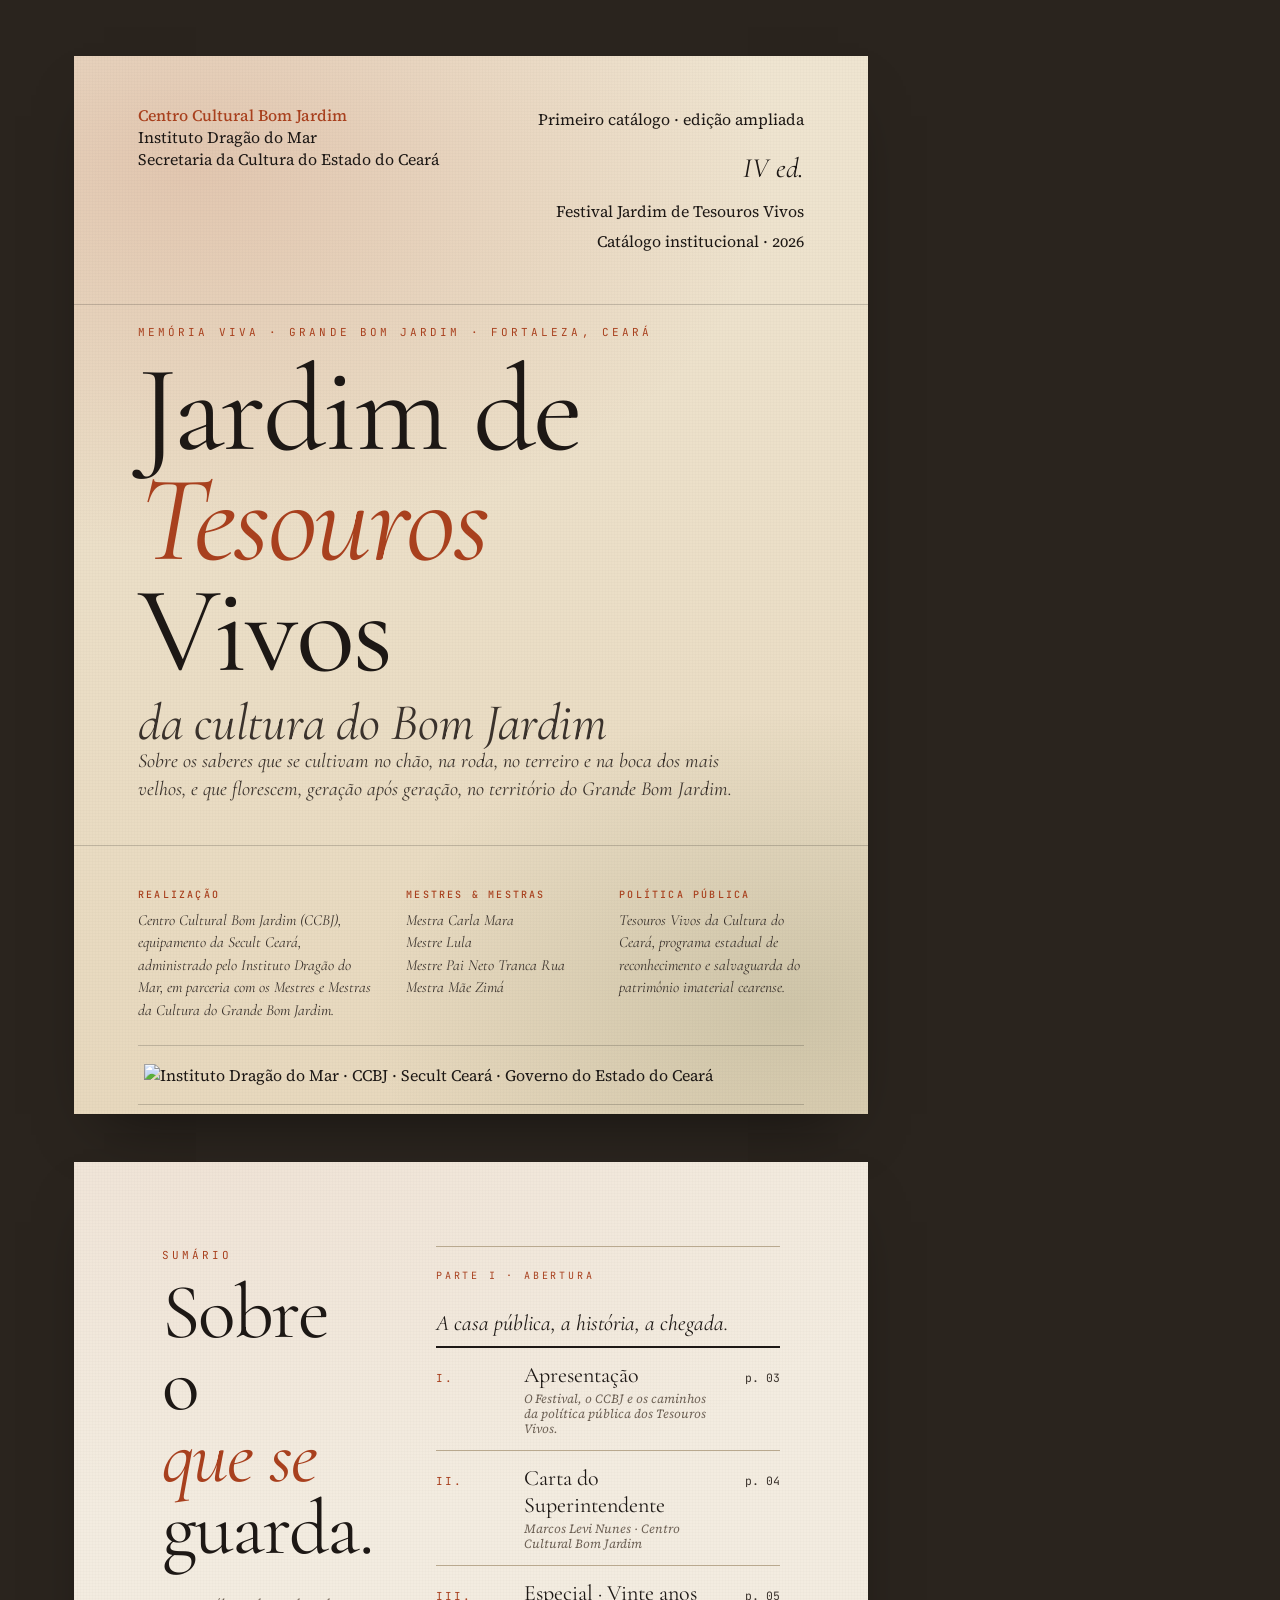
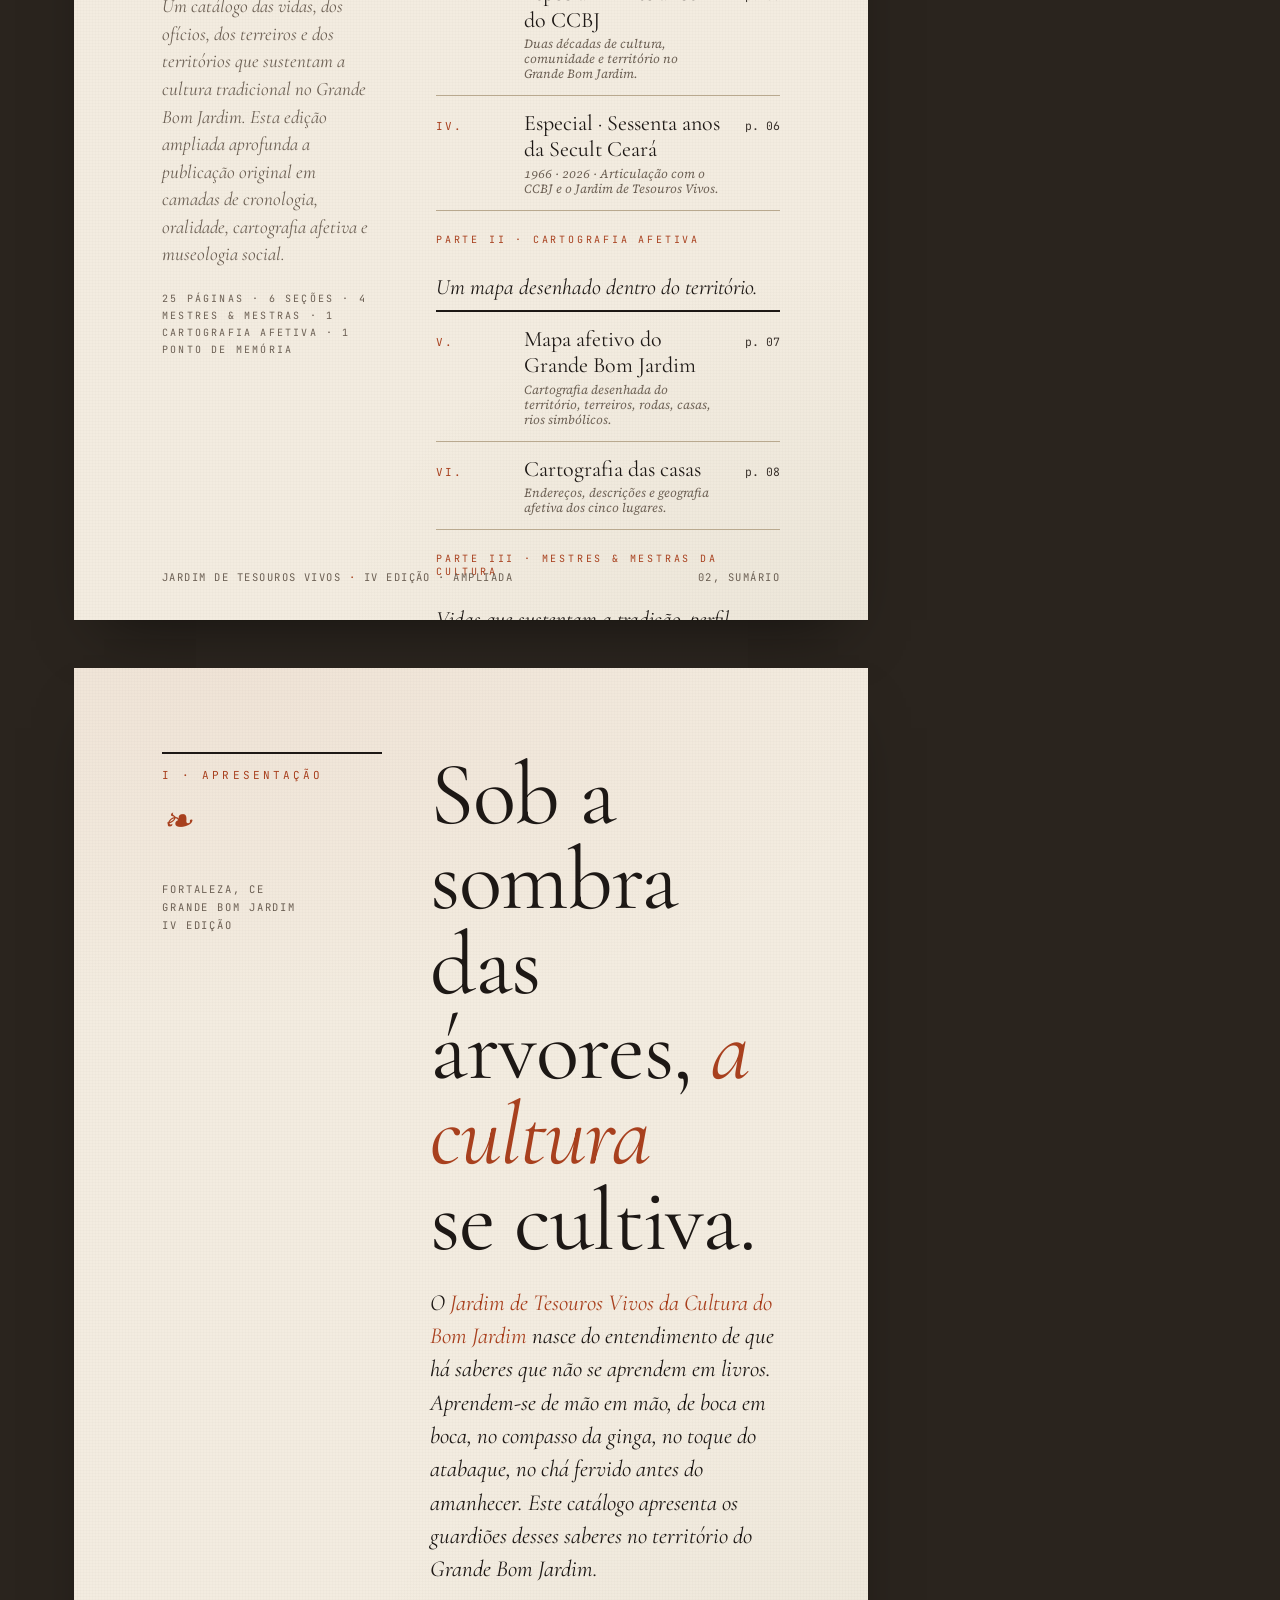
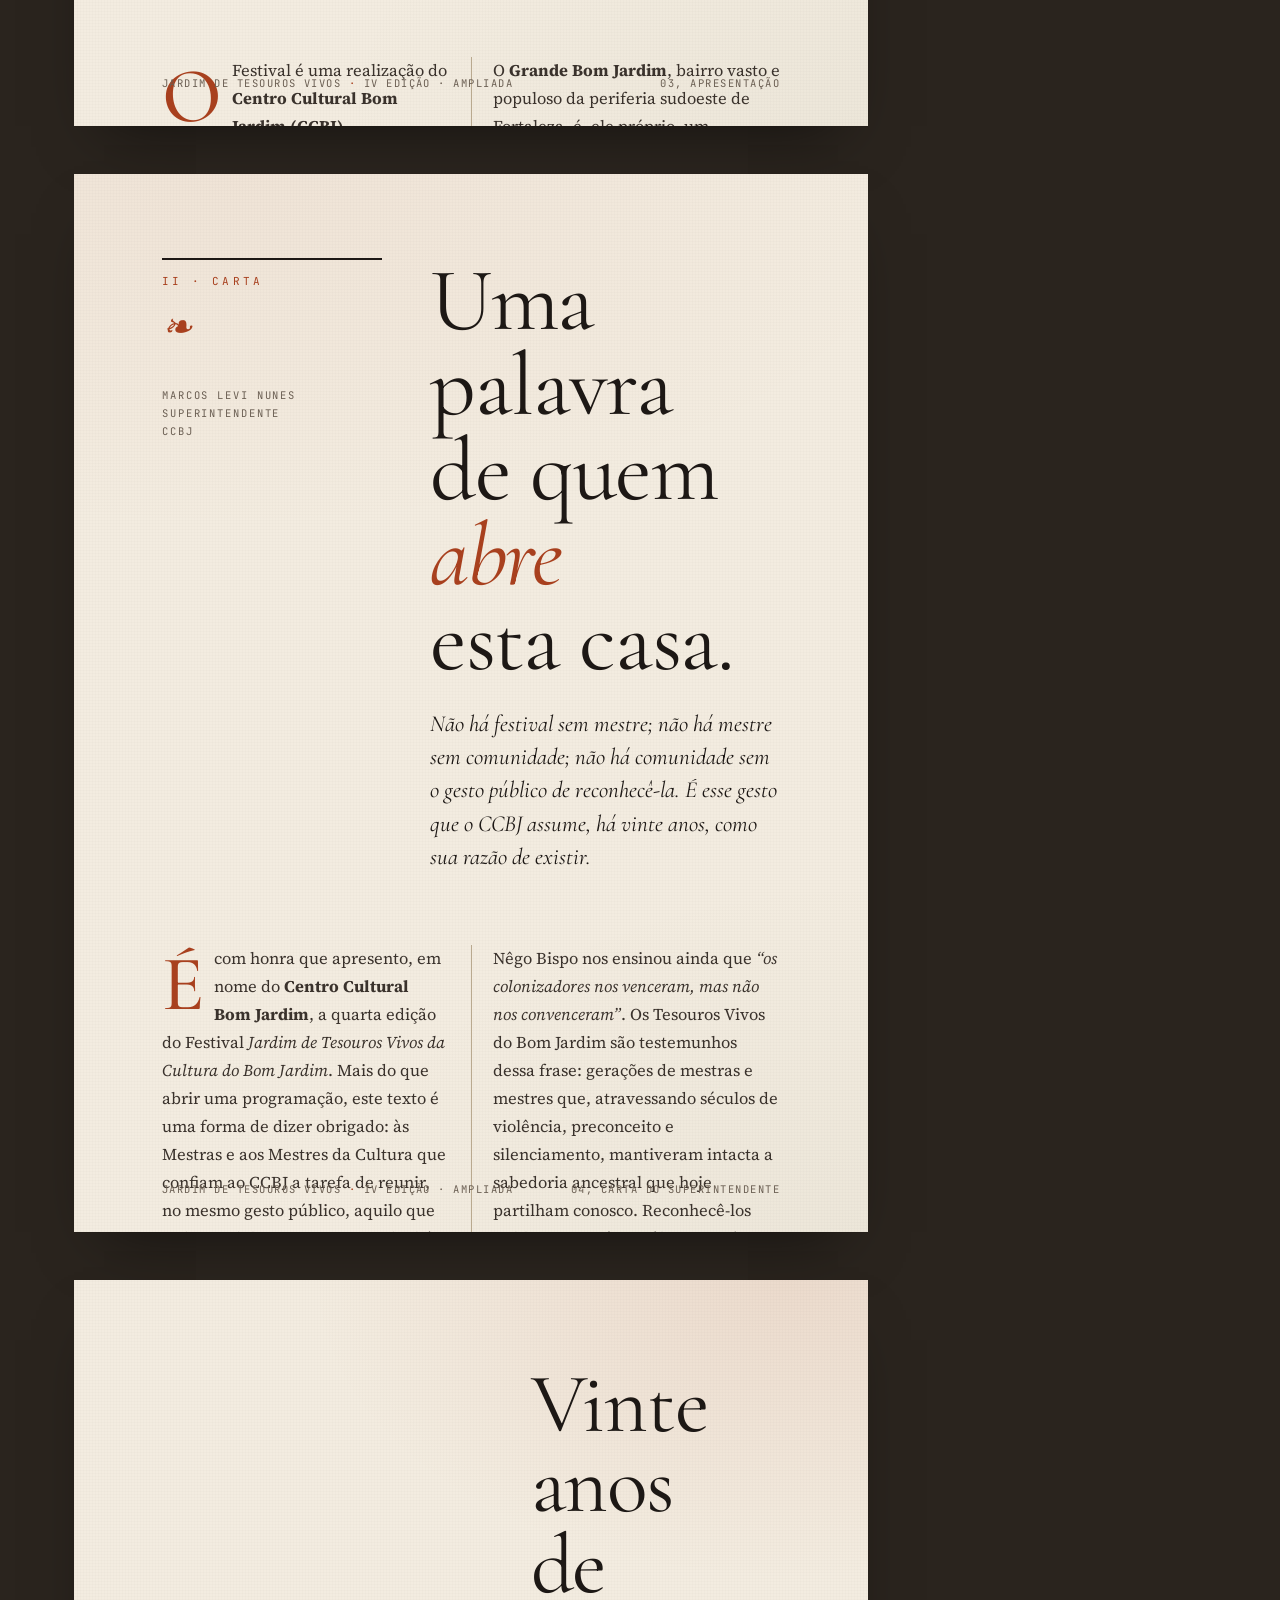
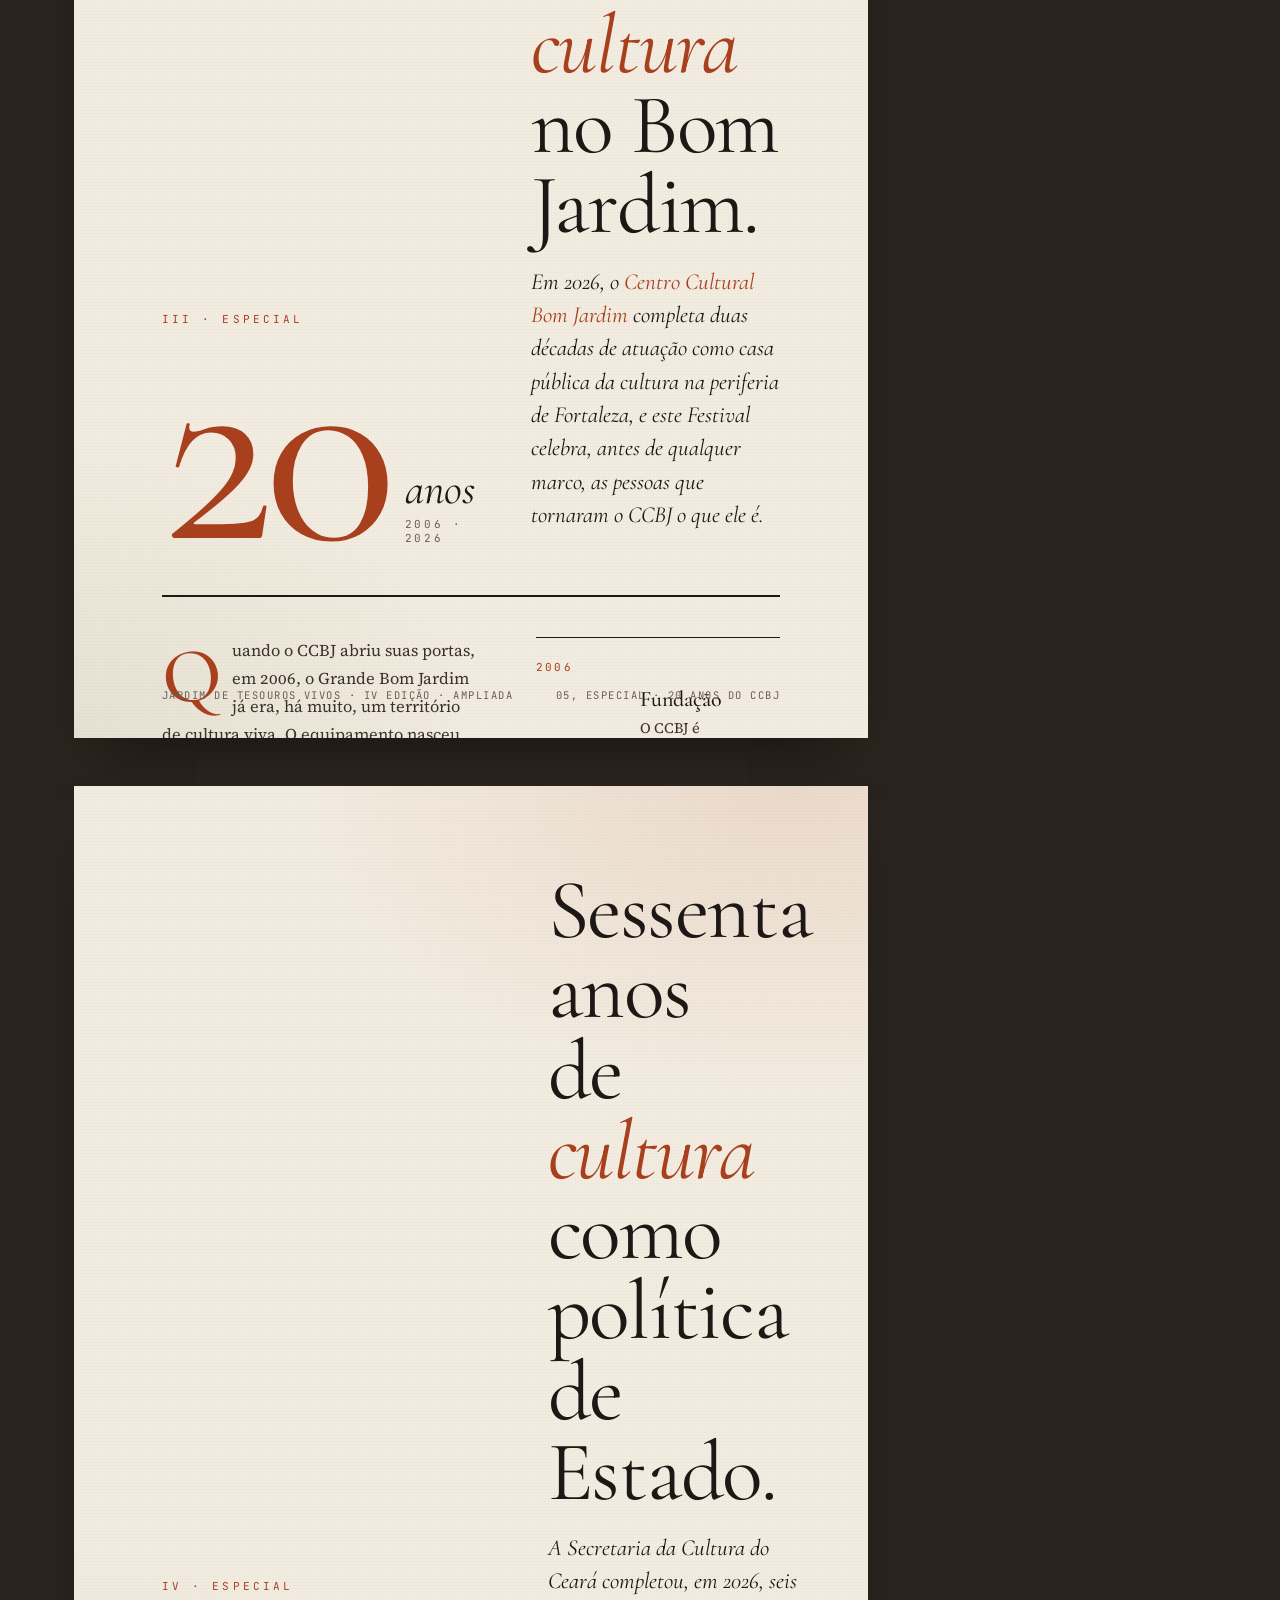
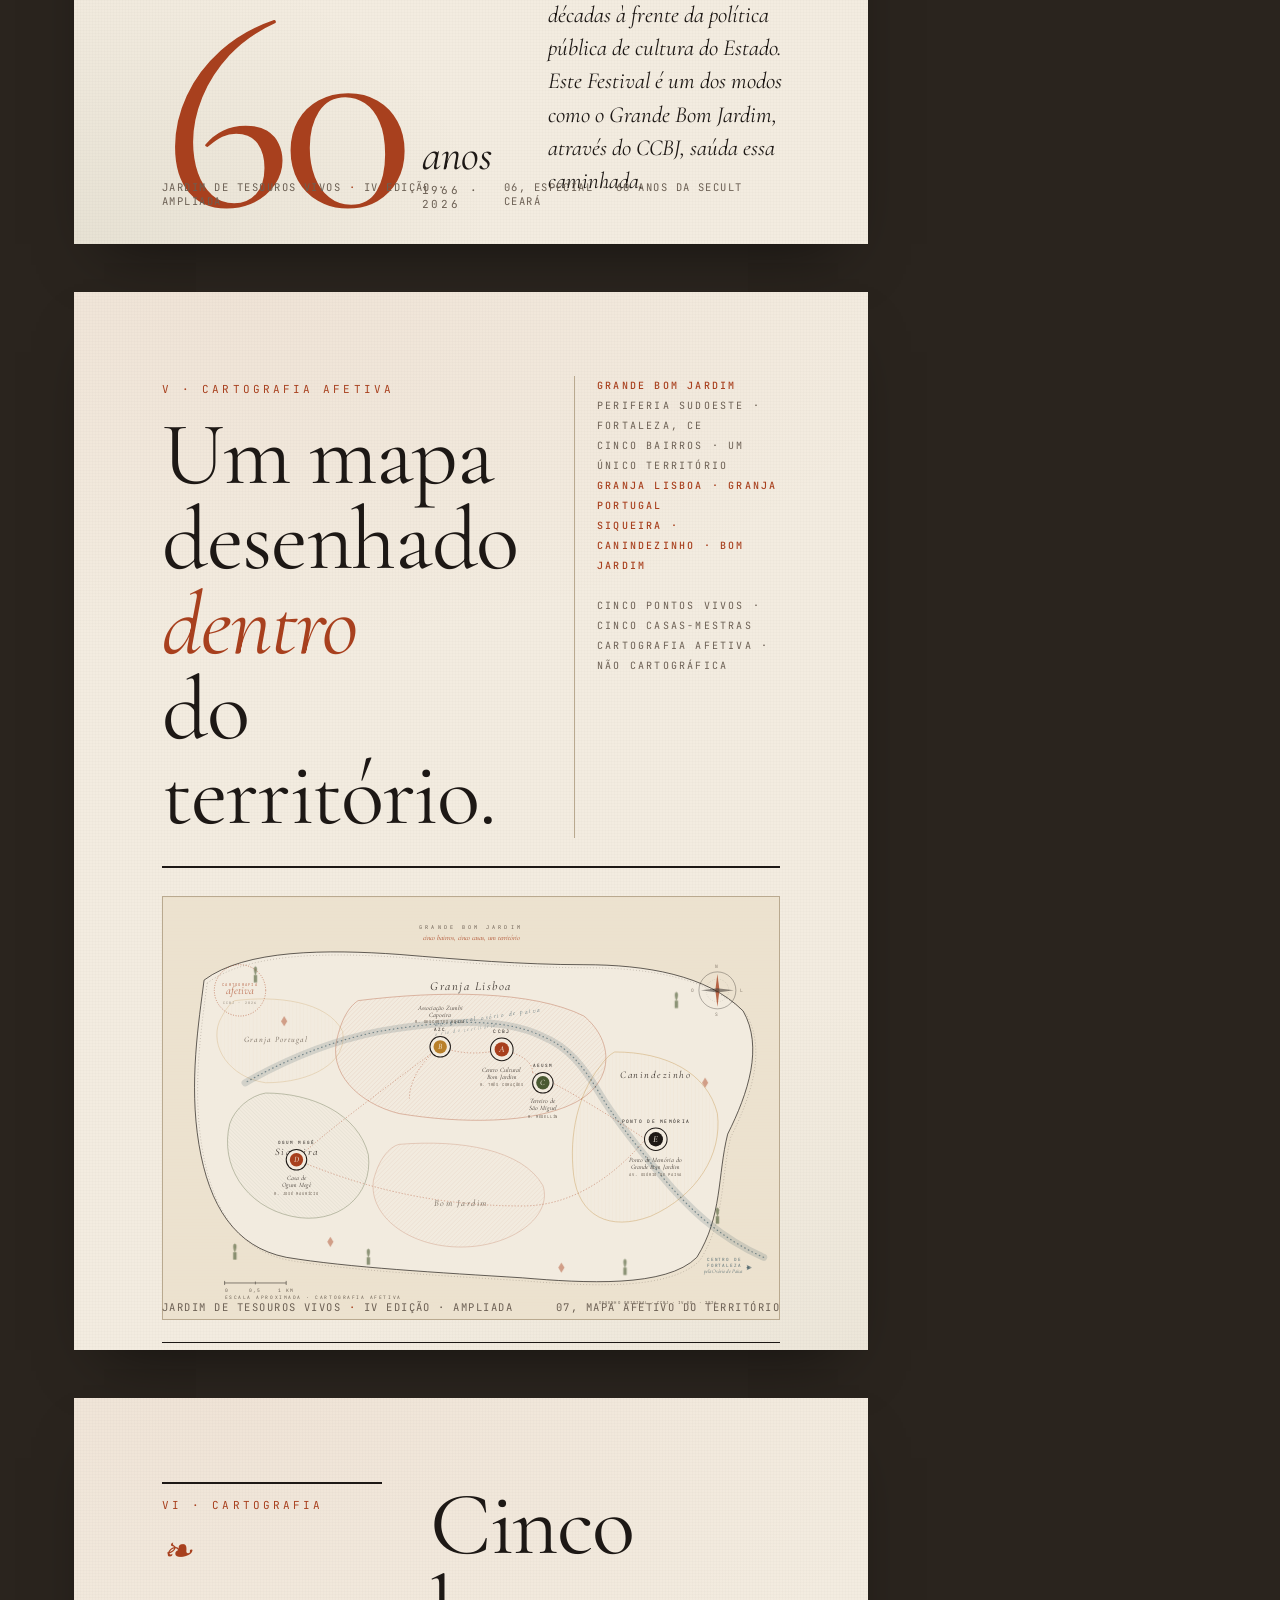
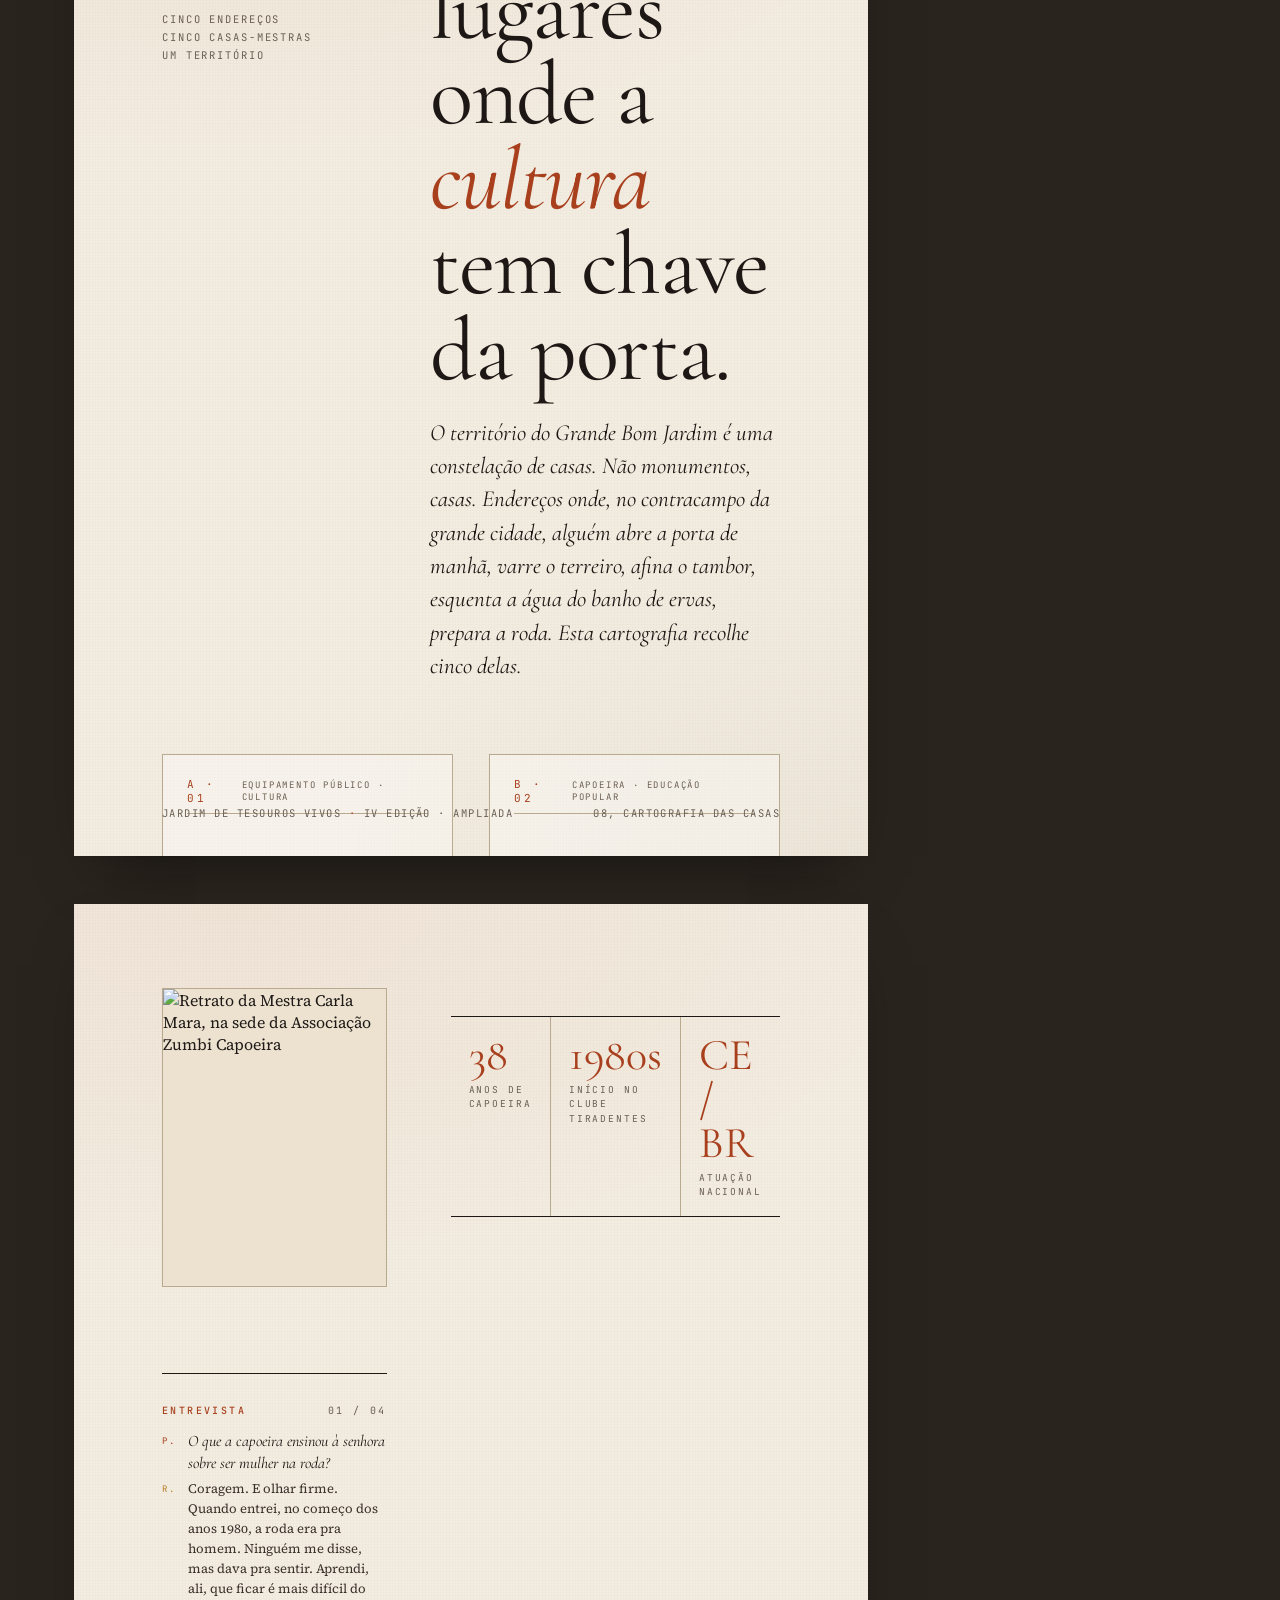
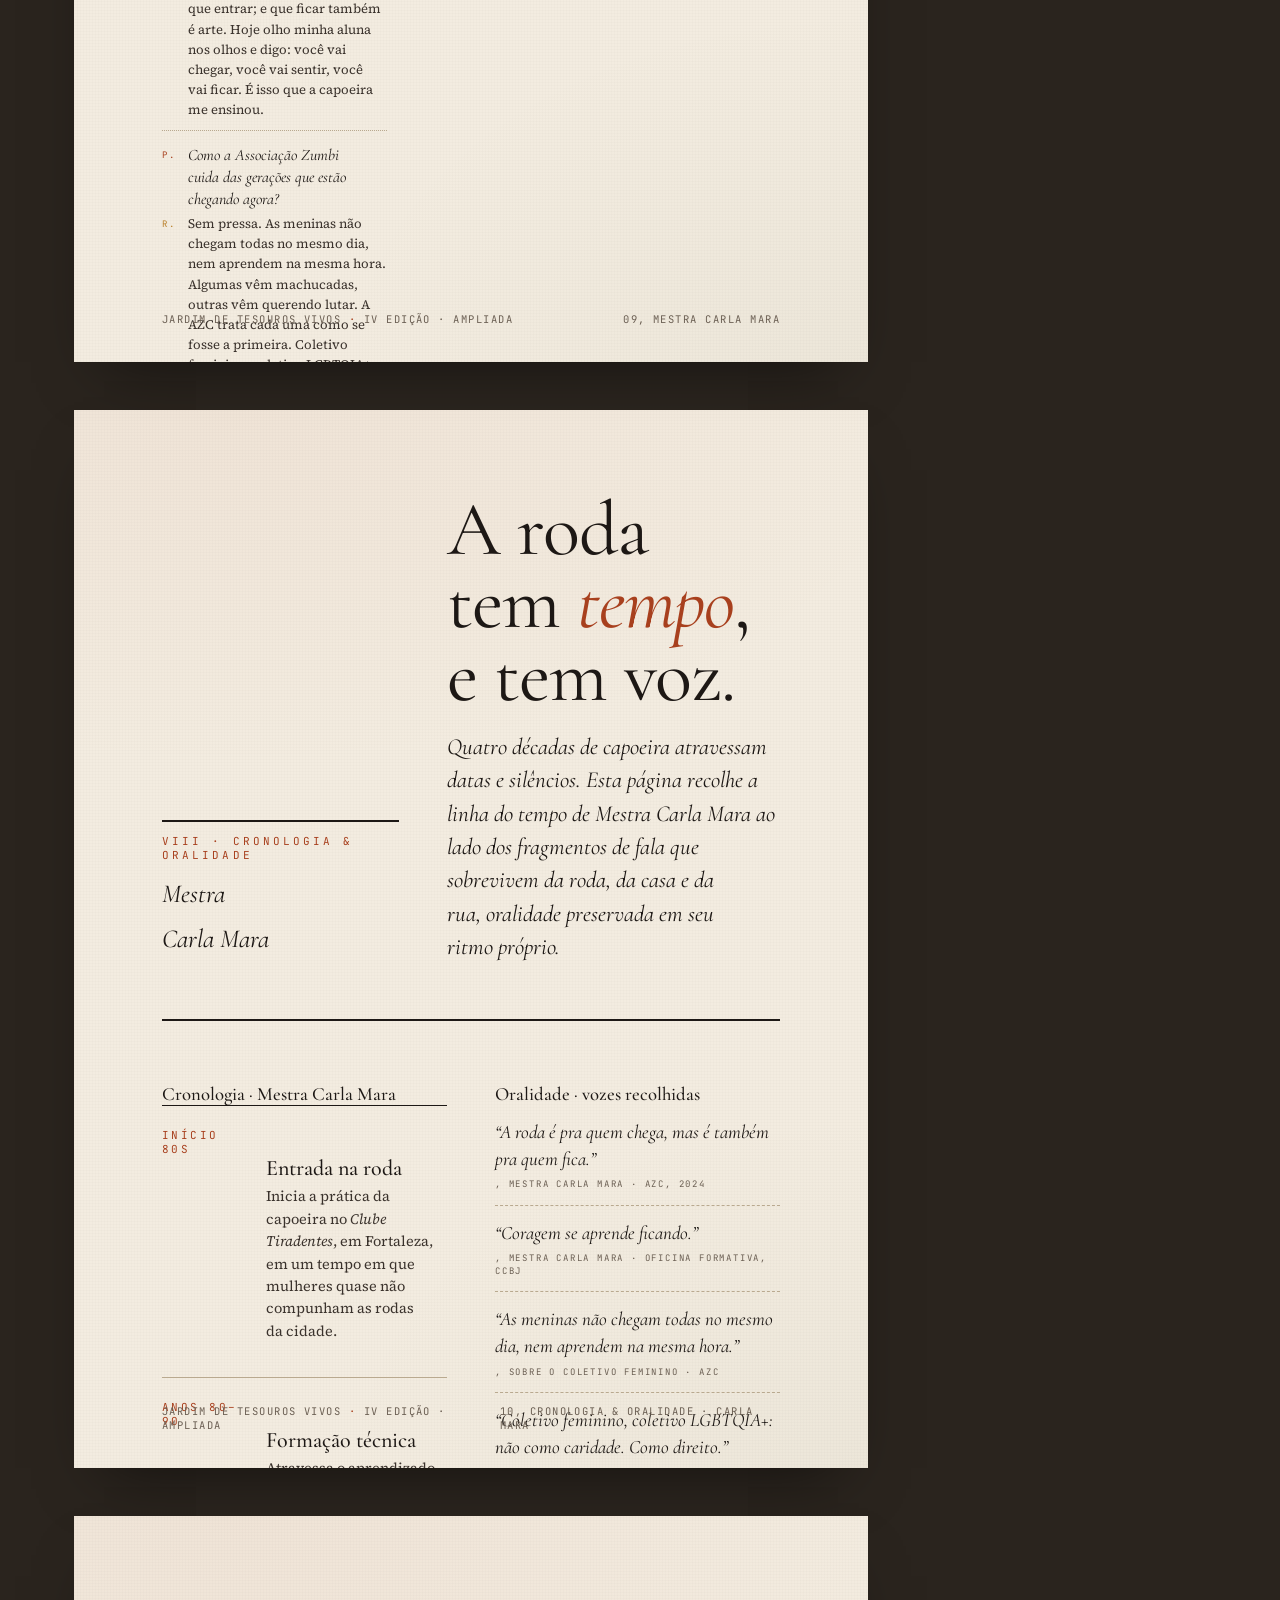
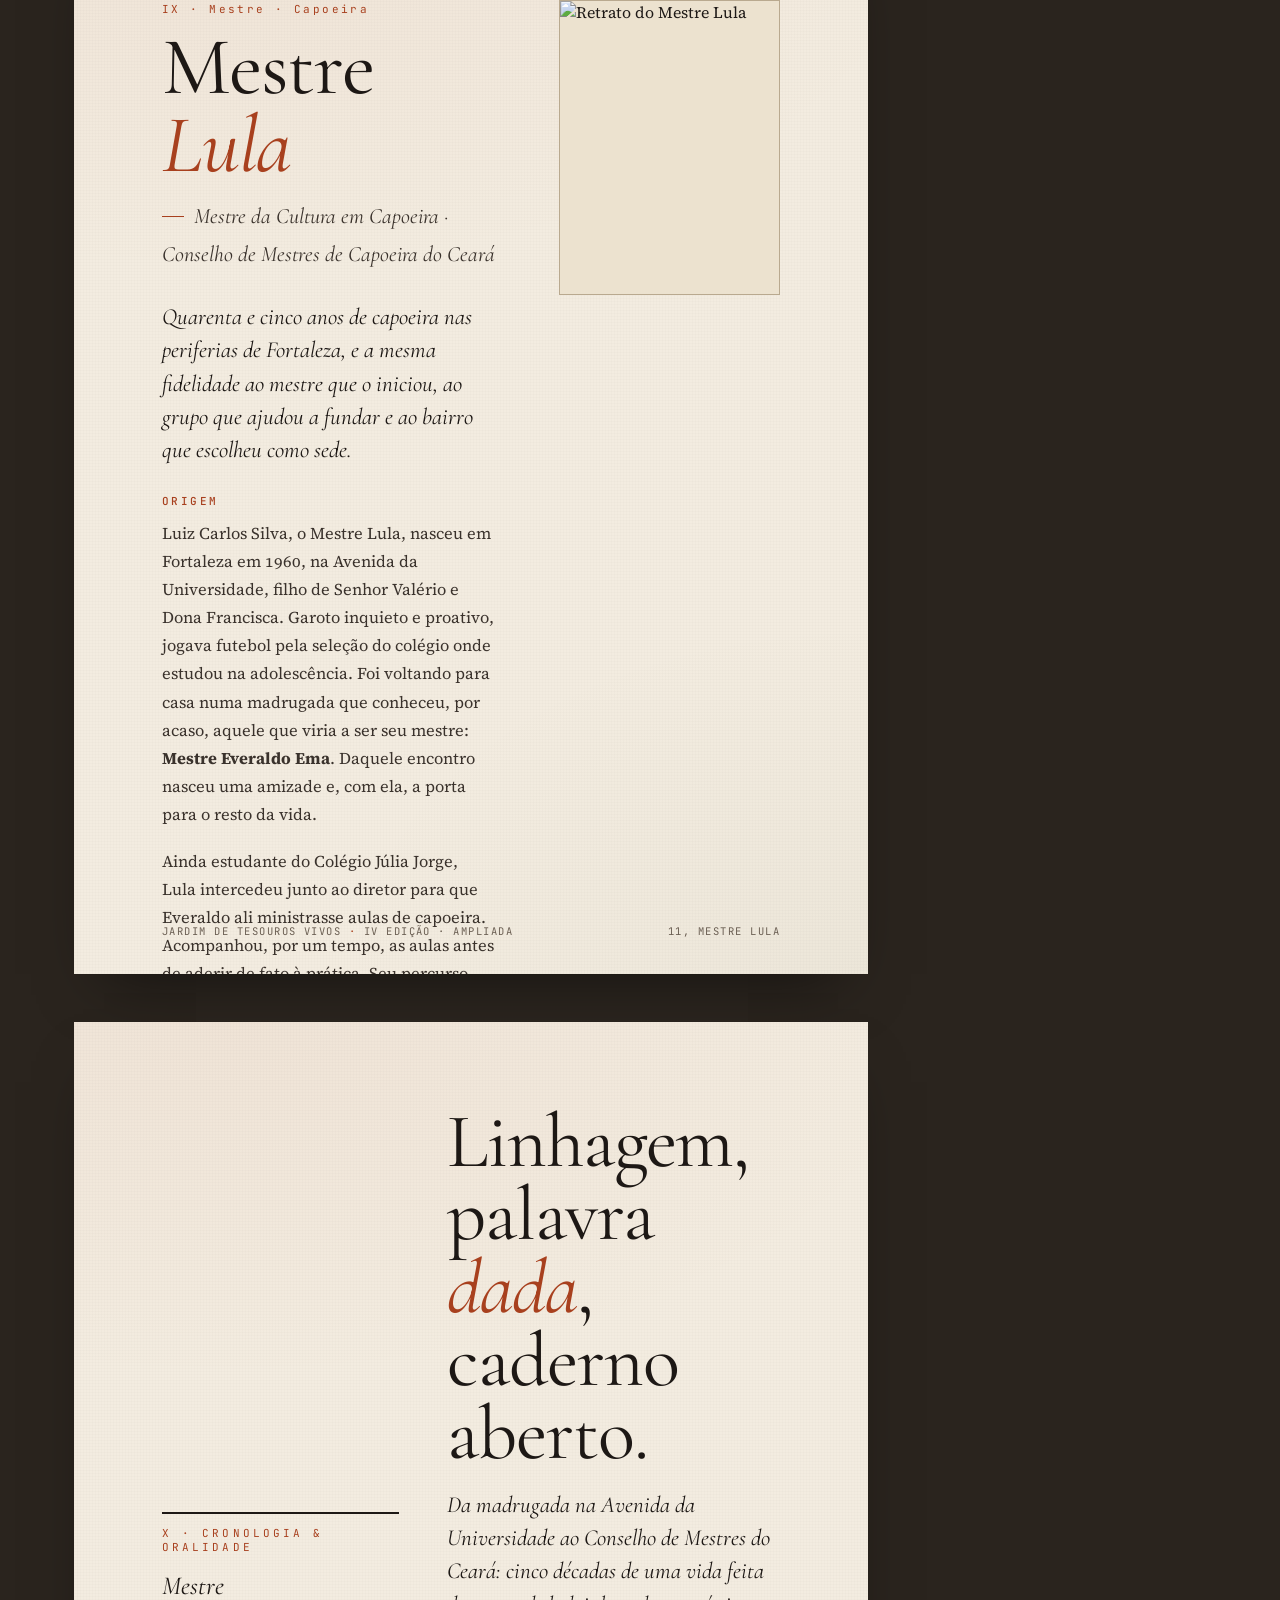
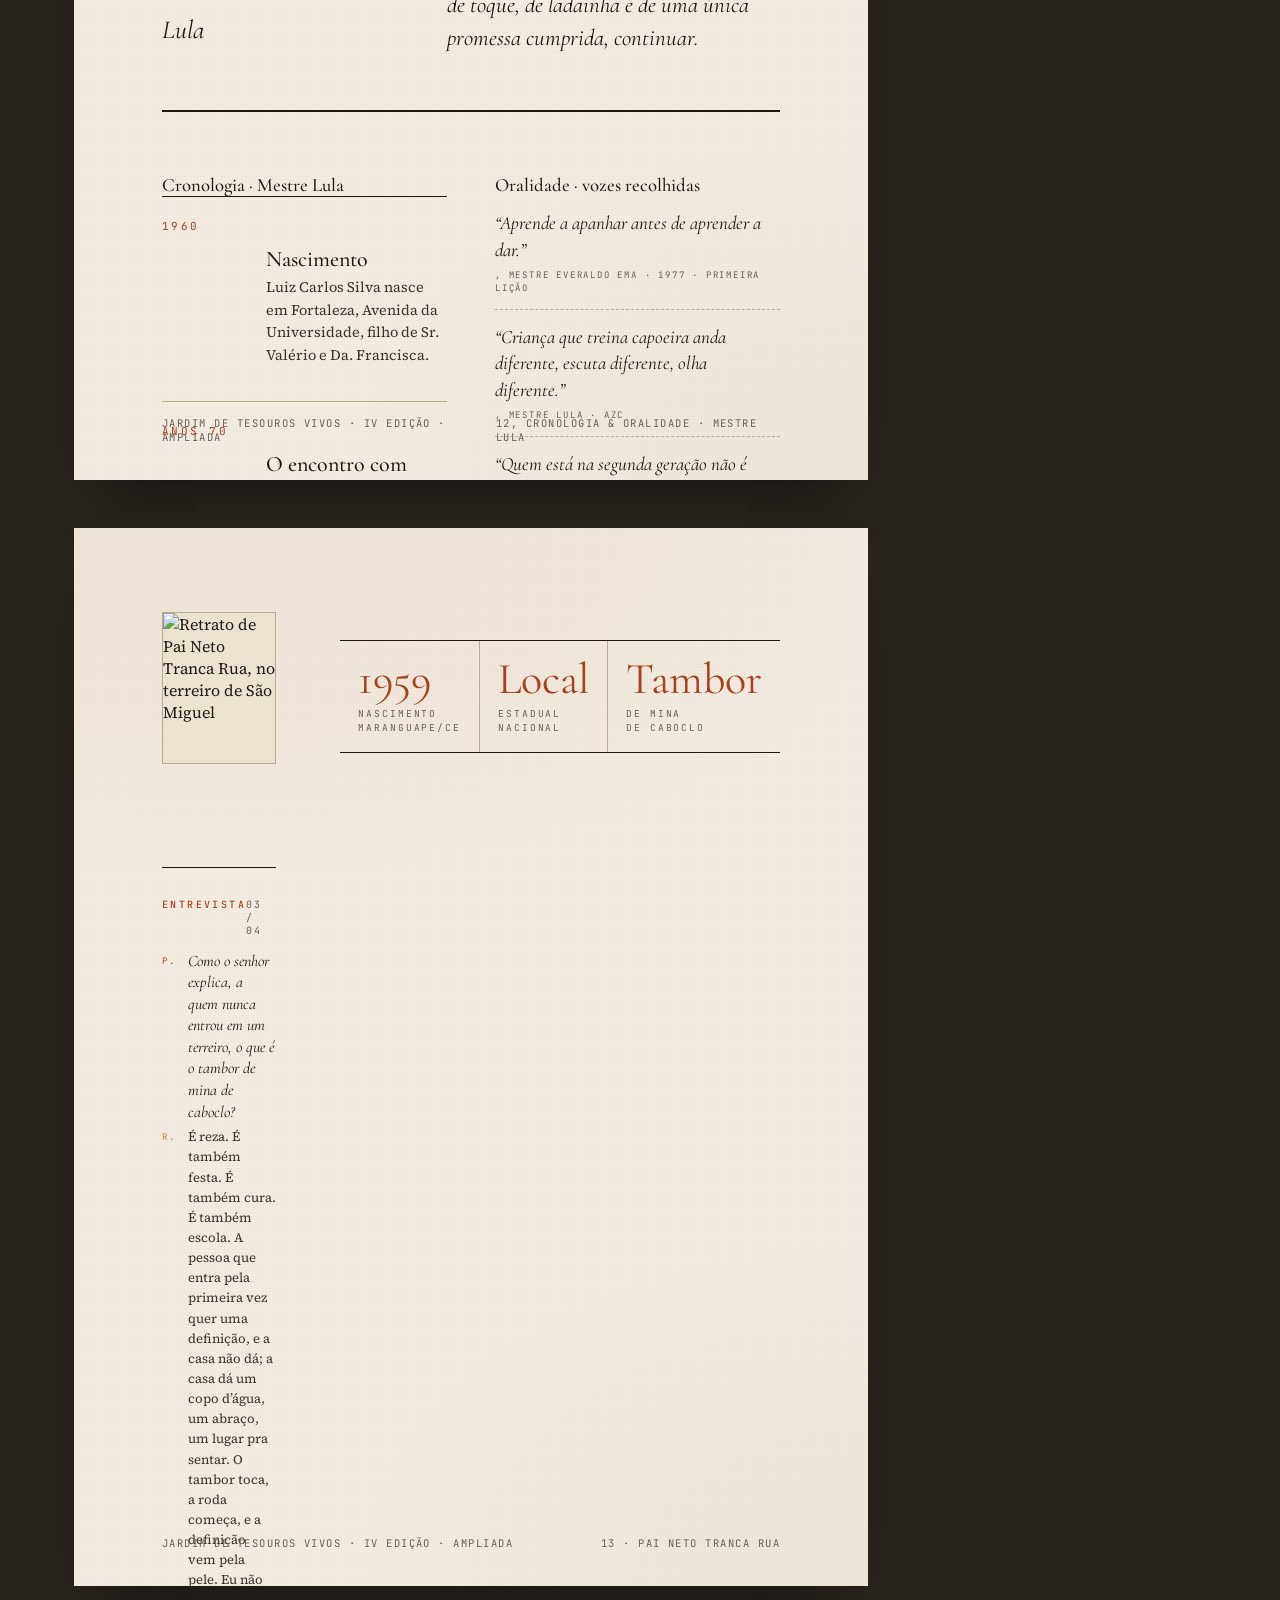
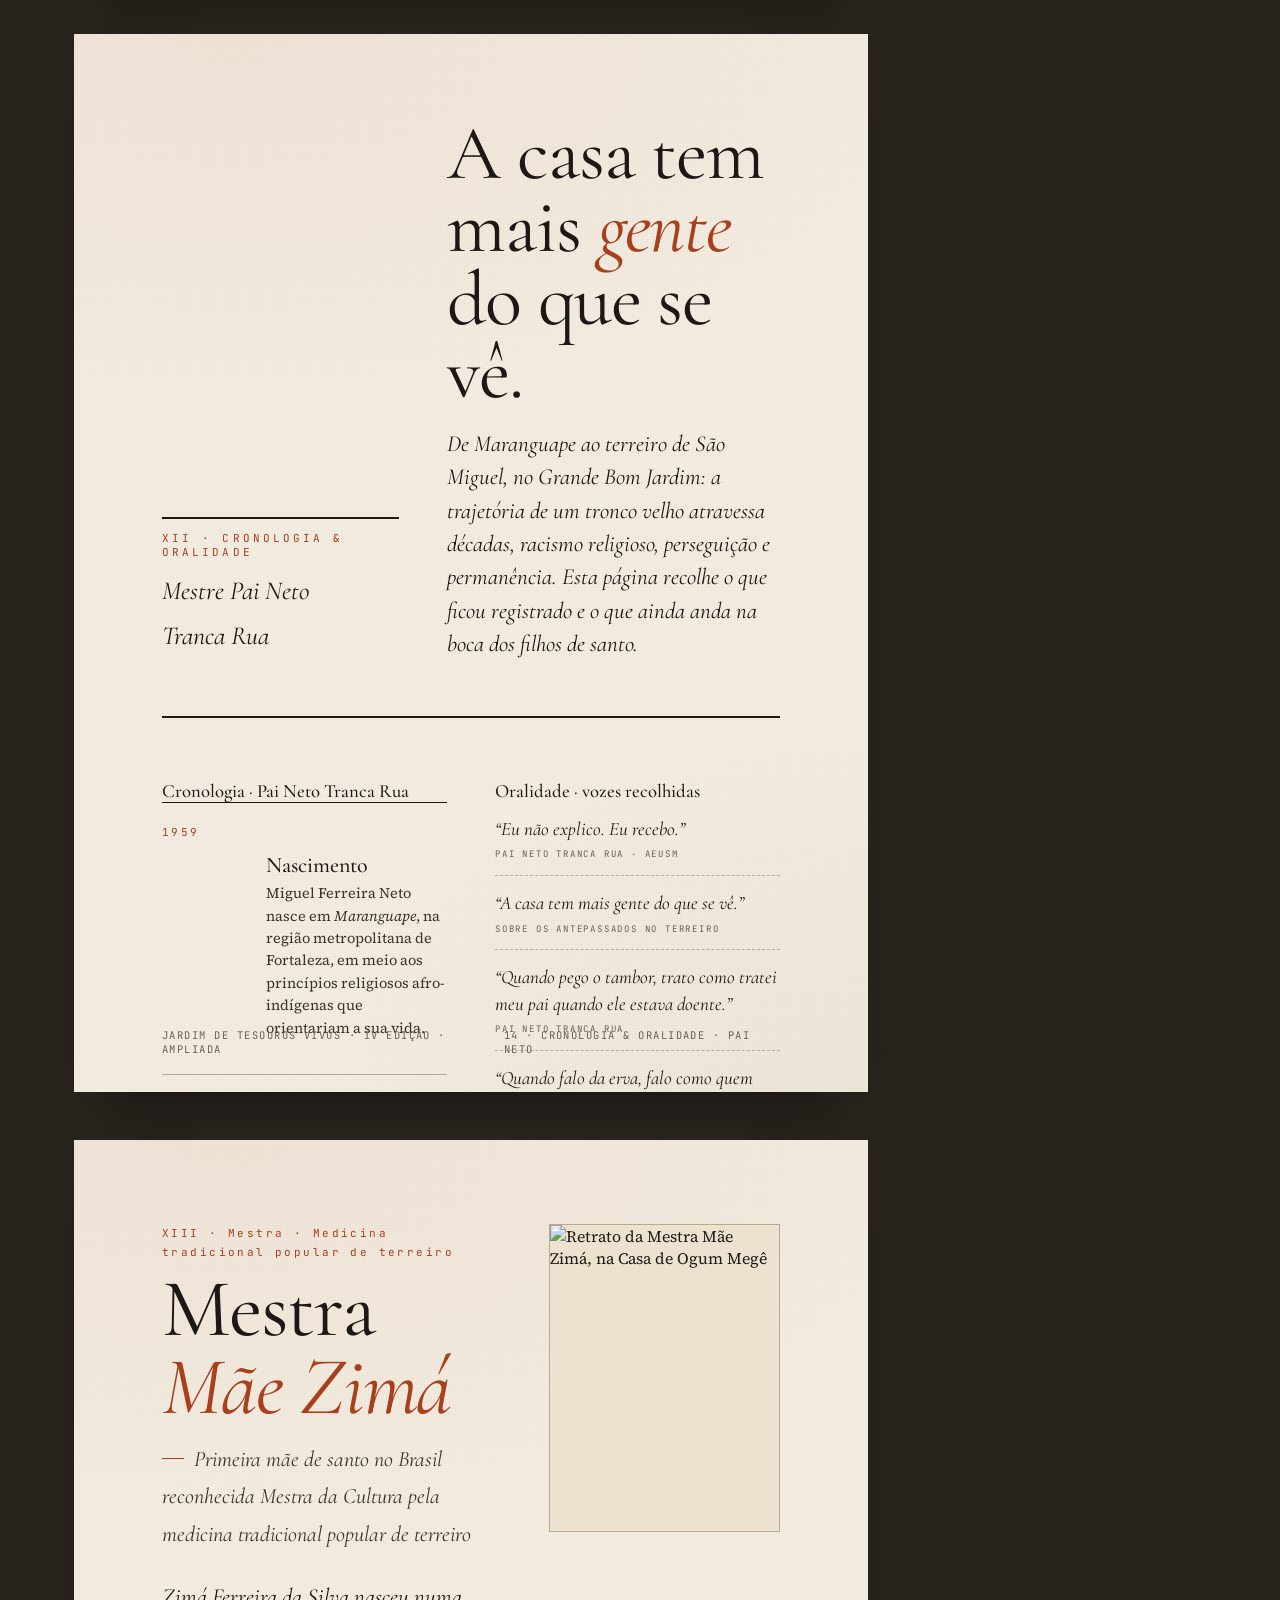
==== catálogo.html @ 046074a6 "novo aruivo - catalogo" ====
<!DOCTYPE html>
<html lang="pt-BR">
<head>
<meta charset="utf-8">
<title>Catálogo</title>
<meta name="viewport" content="width=device-width, initial-scale=1">

<link rel="preconnect" href="https://fonts.googleapis.com">
<link rel="preconnect" href="https://fonts.gstatic.com" crossorigin>
<link href="https://fonts.googleapis.com/css2?family=Cormorant+Garamond:ital,wght@0,300;0,400;0,500;0,600;1,400;1,500&family=Source+Serif+4:ital,opsz,wght@0,8..60,300;0,8..60,400;0,8..60,500;0,8..60,600;1,8..60,400&family=JetBrains+Mono:wght@400;500&display=swap" rel="stylesheet">
<script src="image-slot.js"></script>
<script src="paginator.js" defer></script>

<style>
  /* =========================================================
     JARDIM DE TESOUROS VIVOS, EDIÇÃO AMPLIADA · 2026
     Sistema editorial preservado.
     Formato: 21 × 28 cm · Sangria 3 mm · 300 dpi · CMYK.
     ========================================================= */

  :root{
    --paper: #f3ece0;
    --paper-deep: #ece2cf;
    --paper-shadow: #e3d6bd;
    --ink: #1d1815;
    --ink-soft: #3a322c;
    --ink-mute: #6b5f53;
    --rule: #b9a98f;
    --rule-soft: #d4c4a6;
    --terra: #a8401e;
    --terra-deep: #8a3014;
    --ocre:  #b9802a;
    --verde-folha: #4a5a32;
    --quente: #d97a3a;
    --azul-cura: #2f4e5a;

    /* dimensões editoriais (21 x 28 cm @ 96dpi reference) */
    --page-w: 794px;        /* ≈ 21 cm */
    --page-h: 1058px;       /* ≈ 28 cm */
    --bleed: 12px;          /* ≈ 3 mm */
    --margin-out: 64px;
    --margin-in: 84px;
    --margin-top: 78px;
    --margin-bot: 96px;
  }
  *{ box-sizing: border-box; }
  html, body{ margin:0; padding:0; background: #2a241e; }
  body{
    font-family: "Source Serif 4", Georgia, serif;
    color: var(--ink);
    font-feature-settings: "onum", "kern", "liga";
    -webkit-font-smoothing: antialiased;
    text-rendering: optimizeLegibility;
  }

  /* ---------- paginação editorial ---------- */
  .book{
    max-width: 1180px;
    margin: 0 auto;
    padding: 56px 24px 96px;
  }
  .page{
    background: var(--paper);
    background-image:
      radial-gradient(1200px 600px at 20% 0%, rgba(168,64,30,0.05), transparent 60%),
      radial-gradient(900px 600px at 100% 100%, rgba(74,90,50,0.04), transparent 60%);
    box-shadow: 0 30px 60px -30px rgba(0,0,0,0.55), 0 1px 0 rgba(0,0,0,0.05);
    padding: 84px 88px 96px;
    margin-bottom: 48px;
    position: relative;
    overflow: hidden;
  }
  .page::before{
    content:"";
    position:absolute; inset:0;
    background-image:
      repeating-linear-gradient(0deg, rgba(0,0,0,0.012) 0 1px, transparent 1px 3px),
      repeating-linear-gradient(90deg, rgba(0,0,0,0.012) 0 1px, transparent 1px 3px);
    pointer-events:none;
    mix-blend-mode: multiply;
  }
  .page > *{ position: relative; }
  .page.spread{ padding-left: 64px; padding-right: 64px; }

  .folio{
    position:absolute;
    bottom: 36px; left: 88px; right: 88px;
    display:flex; justify-content: space-between; align-items: baseline;
    font-family: "JetBrains Mono", monospace;
    font-size: 10.5px;
    letter-spacing: 0.14em;
    text-transform: uppercase;
    color: var(--ink-mute);
  }
  .folio .dot{ color: var(--terra); }

  /* ---------- tipografia ---------- */
  h1, h2, h3, h4{
    font-family: "Cormorant Garamond", "EB Garamond", Georgia, serif;
    font-weight: 500;
    color: var(--ink);
    margin: 0;
    text-wrap: balance;
  }
  .display{
    font-family: "Cormorant Garamond", serif;
    font-weight: 400;
    line-height: 0.92;
    letter-spacing: -0.01em;
  }
  p{
    font-size: 16.5px;
    line-height: 1.7;
    color: var(--ink-soft);
    margin: 0 0 1.05em;
    text-wrap: pretty;
    hyphens: auto;
  }
  .lead{
    font-family: "Cormorant Garamond", serif;
    font-size: 23px;
    line-height: 1.45;
    font-weight: 400;
    color: var(--ink);
    font-style: italic;
  }
  .lead em{ color: var(--terra); font-style: italic; }

  .eyebrow{
    font-family: "JetBrains Mono", monospace;
    font-size: 11px;
    letter-spacing: 0.28em;
    text-transform: uppercase;
    color: var(--terra);
  }
  .eyebrow.muted{ color: var(--ink-mute); }

  .rule{ height: 1px; background: var(--rule); border:0; margin: 28px 0; }
  .rule-thick{ height: 2px; background: var(--ink); border:0; margin: 18px 0 28px; }
  .rule-tiny{ width: 36px; height: 2px; background: var(--terra); border: 0; margin: 0 0 22px; }

  .dropcap::first-letter{
    font-family: "Cormorant Garamond", serif;
    font-weight: 500;
    color: var(--terra);
    float: left;
    font-size: 78px;
    line-height: 0.85;
    padding: 6px 10px 0 0;
  }

  /* ---------- COVER ---------- */
  .cover{
    padding: 0;
    min-height: 1080px;
    display: grid;
    grid-template-rows: auto 1fr auto;
    background:
      radial-gradient(900px 600px at 15% 10%, rgba(168,64,30,0.18), transparent 65%),
      radial-gradient(700px 500px at 90% 90%, rgba(74,90,50,0.16), transparent 60%),
      linear-gradient(180deg, #efe5d1 0%, #e7d8bd 100%);
  }
  .cover-head, .cover-body, .cover-foot{ padding: 48px 64px; }
  .cover-head{
    display:flex; justify-content: space-between; align-items: flex-start;
    border-bottom: 1px solid rgba(0,0,0,0.18);
  }
  .crest .edition{
    font-family: "JetBrains Mono", monospace;
    font-size: 10.5px;
    letter-spacing: 0.24em;
    text-transform: uppercase;
    color: var(--ink-soft);
    line-height: 1.8;
  }
  .crest strong{ color: var(--terra); font-weight: 500; }
  .edition{ text-align: right; line-height: 1.9; }
  .edition .roman{
    display:block;
    font-family: "Cormorant Garamond", serif;
    font-style: italic;
    font-size: 28px;
    letter-spacing: 0;
    text-transform: none;
    color: var(--ink);
    margin-top: 8px;
  }
  .cover-body{ align-self: center; padding-top: 18px; padding-bottom: 18px; }
  .cover-body h1{
    font-size: clamp(68px, 9.6vw, 132px);
    line-height: 0.9;
    letter-spacing: -0.02em;
    font-weight: 400;
    color: var(--ink);
  }
  .cover-body h1 .ital{ font-style: italic; color: var(--terra); }
  .cover-body h1 .sm{ font-size: 0.42em; font-style: italic; color: var(--ink-soft); display:block; margin-top: 14px; letter-spacing: -0.005em; }
  .cover-sub{
    margin-top: 28px;
    max-width: 600px;
    font-family: "Cormorant Garamond", serif;
    font-size: 20px;
    line-height: 1.42;
    font-style: italic;
    color: var(--ink-soft);
  }
  .cover-foot{
    border-top: 1px solid rgba(0,0,0,0.18);
    display: flex; flex-direction: column; gap: 20px;
    padding-top: 28px;
  }
  .cover-foot .cols{
    display: grid;
    grid-template-columns: 1.3fr 1fr 1fr;
    gap: 28px; align-items: start;
  }
  .cover-foot .col h4{
    font-family: "JetBrains Mono", monospace;
    font-size: 10px;
    letter-spacing: 0.22em;
    text-transform: uppercase;
    color: var(--terra);
    margin-bottom: 8px;
    font-weight: 500;
  }
  .cover-foot .col p{
    font-family: "Cormorant Garamond", serif;
    font-size: 15.5px; line-height: 1.45;
    color: var(--ink-soft);
    font-style: italic;
    margin:0;
  }
  .cover-stamp{
    border-top: 1px solid rgba(0,0,0,0.18);
    padding-top: 14px;
    display:flex; justify-content: space-between; align-items: baseline;
    font-family: "JetBrains Mono", monospace;
    font-size: 9px;
    letter-spacing: 0.22em;
    text-transform: uppercase;
    color: var(--ink-mute);
  }
  .cover-stamp .iss{ color: var(--terra); }

  /* barra de logos institucionais (capa & colofão) */
  .cover-logobar{
    border-top: 1px solid rgba(0,0,0,0.18);
    border-bottom: 1px solid rgba(0,0,0,0.18);
    padding: 18px 6px;
    margin-top: 4px;
  }
  .cover-logobar img{
    display: block;
    width: 100%;
    height: auto;
    object-fit: contain;
    image-rendering: -webkit-optimize-contrast;
  }
  .colophon-logobar{
    margin-top: 22px;
    padding: 16px 0;
    border-top: 1px solid var(--rule);
    border-bottom: 1px solid var(--rule);
  }
  .colophon-logobar img{
    display: block;
    width: 100%;
    height: auto;
    object-fit: contain;
    image-rendering: -webkit-optimize-contrast;
  }

  /* ---------- SUMÁRIO ---------- */
  .toc{ display: grid; grid-template-columns: 1.1fr 2fr; gap: 64px; }
  .toc h2{ font-size: 78px; line-height: 0.92; letter-spacing: -0.02em; }
  .toc h2 em{ color: var(--terra); }
  .toc-list{ list-style: none; margin:0; padding: 0; border-top: 1px solid var(--rule); }
  .toc-list li{
    display: grid;
    grid-template-columns: 64px 1fr auto;
    align-items: baseline;
    gap: 24px;
    padding: 14px 0;
    border-bottom: 1px solid var(--rule);
  }
  .toc-list li.part{
    grid-template-columns: 1fr;
    padding: 22px 0 10px;
    border-bottom: 2px solid var(--ink);
  }
  .toc-list .part-label{
    font-family: "JetBrains Mono", monospace;
    font-size: 10px;
    letter-spacing: 0.28em;
    color: var(--terra);
    text-transform: uppercase;
  }
  .toc-list .part-name{
    font-family: "Cormorant Garamond", serif;
    font-style: italic;
    font-size: 22px;
    color: var(--ink);
    margin-top: 4px;
  }
  .toc-list .num{
    font-family: "JetBrains Mono", monospace;
    font-size: 11px;
    letter-spacing: 0.18em;
    color: var(--terra);
  }
  .toc-list .title{
    font-family: "Cormorant Garamond", serif;
    font-size: 22px;
    line-height: 1.2;
    color: var(--ink);
  }
  .toc-list .title small{
    display:block;
    font-family: "Source Serif 4", serif;
    font-size: 12.5px;
    color: var(--ink-mute);
    font-style: italic;
    margin-top: 3px;
  }
  .toc-list .page-num{
    font-family: "JetBrains Mono", monospace;
    font-size: 11.5px;
    color: var(--ink-soft);
  }

  /* ---------- HEAD DE SEÇÃO ---------- */
  .section-head{
    display: grid;
    grid-template-columns: 220px 1fr;
    gap: 48px;
    align-items: start;
    margin-bottom: 48px;
  }
  .section-head .meta{
    border-top: 2px solid var(--ink);
    padding-top: 14px;
  }
  .section-head .meta .eyebrow{ display:block; margin-bottom: 22px; }
  .section-head .meta .ornament{
    font-family: "Cormorant Garamond", serif;
    font-style: italic;
    font-size: 36px;
    color: var(--terra);
    line-height: 1;
  }
  .section-head .meta .stamp{
    margin-top: 14px;
    font-family: "JetBrains Mono", monospace;
    font-size: 10.5px;
    letter-spacing: 0.18em;
    color: var(--ink-mute);
    text-transform: uppercase;
  }
  .section-head h2{
    font-size: clamp(56px, 7vw, 92px);
    line-height: 0.95;
    letter-spacing: -0.015em;
  }
  .section-head h2 em{ color: var(--terra); }

  .two-col{
    column-count: 2;
    column-gap: 40px;
    column-rule: 1px solid var(--rule);
  }
  .two-col p{ break-inside: avoid-column; }

  .pullquote{
    margin: 36px 0;
    padding: 0 0 0 28px;
    border-left: 3px solid var(--terra);
    font-family: "Cormorant Garamond", serif;
    font-style: italic;
    font-size: 28px;
    line-height: 1.3;
    color: var(--ink);
    break-inside: avoid;
  }
  .pullquote cite{
    display:block;
    margin-top: 14px;
    font-family: "JetBrains Mono", monospace;
    font-style: normal;
    font-size: 10.5px;
    letter-spacing: 0.22em;
    text-transform: uppercase;
    color: var(--ink-mute);
  }

  /* ---------- PERFIS ---------- */
  .profile{
    display: grid;
    grid-template-columns: 1fr 1.25fr;
    gap: 64px;
    align-items: start;
  }
  .profile.invert{ grid-template-columns: 1.25fr 1fr; }
  .profile-img{
    aspect-ratio: 3/4;
    background: var(--paper-deep);
    position: relative;
    overflow: hidden;
    border: 1px solid var(--rule);
    margin: 0;
  }
  .profile-img.has-photo img{
    position: absolute; inset: 0;
    width: 100%; height: 100%;
    object-fit: cover;
    object-position: center top;
    display: block;
    /* leve correção tonal para integrar à atmosfera do papel */
    filter: saturate(0.92) contrast(0.98);
  }
  .profile-img .slot-frame{
    position: absolute; inset: 0;
    background:
      repeating-linear-gradient(135deg, rgba(168,64,30,0.08) 0 10px, transparent 10px 24px),
      linear-gradient(180deg, var(--paper-deep), #d8c7a8);
    pointer-events: none;
  }
  .profile-img image-slot{
    position: absolute; inset: 0;
    width: 100%; height: 100%;
    --slot-bg: transparent;
    --slot-border: transparent;
  }
  .profile-head .index{
    font-family: "JetBrains Mono", monospace;
    font-size: 11px;
    letter-spacing: 0.22em;
    color: var(--terra);
    margin-bottom: 10px;
  }
  .profile-head h2{
    font-size: clamp(54px, 6.4vw, 84px);
    line-height: 0.95;
    letter-spacing: -0.015em;
  }
  .profile-head h2 em{ font-style: italic; color: var(--terra); }
  .profile-head .role{
    margin-top: 14px;
    font-family: "Cormorant Garamond", serif;
    font-style: italic;
    font-size: 22px;
    color: var(--ink-soft);
  }
  .profile-head .role::before{
    content:"";
    display:inline-block; width: 22px; height: 1px;
    background: var(--terra);
    vertical-align: middle;
    margin-right: 10px;
    transform: translateY(-3px);
  }
  .profile-body{ margin-top: 28px; }
  .profile-body h3{
    font-family: "JetBrains Mono", monospace;
    font-size: 11px;
    letter-spacing: 0.22em;
    text-transform: uppercase;
    color: var(--terra);
    margin: 28px 0 12px;
    font-weight: 500;
  }
  .profile-body h3:first-child{ margin-top: 0; }

  .stats{
    display: grid;
    grid-template-columns: repeat(3, 1fr);
    border-top: 1px solid var(--ink);
    border-bottom: 1px solid var(--ink);
    margin: 28px 0;
  }
  .stats .stat{ padding: 16px 18px; border-right: 1px solid var(--rule); }
  .stats .stat:last-child{ border-right:0; }
  .stats .num{
    font-family: "Cormorant Garamond", serif;
    font-size: 44px; line-height: 1; color: var(--terra); font-weight: 400;
  }
  .stats .lbl{
    margin-top: 6px;
    font-family: "JetBrains Mono", monospace;
    font-size: 9.5px;
    letter-spacing: 0.2em;
    text-transform: uppercase;
    color: var(--ink-mute);
    line-height: 1.5;
  }

  /* ---------- ANIVERSÁRIO (especial) ---------- */
  .anniversary{
    background:
      radial-gradient(800px 500px at 90% 0%, rgba(168,64,30,0.10), transparent 60%),
      radial-gradient(700px 500px at 0% 100%, rgba(74,90,50,0.07), transparent 60%),
      var(--paper);
  }
  .anniv-head{
    display: grid; grid-template-columns: 1fr 1.4fr;
    gap: 56px; align-items: end;
    border-bottom: 2px solid var(--ink);
    padding-bottom: 36px; margin-bottom: 40px;
  }
  .anniv-mark .eyebrow{ display:block; margin-bottom: 14px; }
  .anniv-numerals{ display: flex; align-items: flex-end; gap: 18px; }
  .anniv-numerals .two{
    font-family: "Cormorant Garamond", serif;
    font-weight: 400;
    font-size: clamp(180px, 22vw, 280px);
    line-height: 0.78;
    letter-spacing: -0.04em;
    color: var(--terra);
  }
  .anniv-numerals .side{ display: flex; flex-direction: column; gap: 6px; padding-bottom: 14px; }
  .anniv-numerals .side em{
    font-family: "Cormorant Garamond", serif; font-style: italic;
    font-size: 44px; line-height: 1; color: var(--ink);
  }
  .anniv-numerals .side small{
    font-family: "JetBrains Mono", monospace;
    font-size: 11px; letter-spacing: 0.24em;
    text-transform: uppercase; color: var(--ink-mute);
  }
  .anniv-title h2{
    font-size: clamp(54px, 6.6vw, 88px);
    line-height: 0.95; letter-spacing: -0.015em;
  }
  .anniv-title h2 em{ color: var(--terra); }
  .anniv-body{ display: grid; grid-template-columns: 1.3fr 1fr; gap: 56px; }
  .anniv-text p{ font-size: 16.5px; }
  .anniv-text p:first-child::first-letter{
    font-family: "Cormorant Garamond", serif;
    font-weight: 500;
    color: var(--terra);
    float: left;
    font-size: 78px;
    line-height: 0.85;
    padding: 6px 10px 0 0;
  }

  /* ---------- TIMELINE (compartilhada) ---------- */
  .timeline{ list-style: none; margin: 0; padding: 0; border-top: 1px solid var(--ink); }
  .timeline li{
    display: grid; grid-template-columns: 88px 1fr;
    gap: 16px; padding: 16px 0;
    border-bottom: 1px solid var(--rule);
  }
  .timeline .year{
    font-family: "JetBrains Mono", monospace;
    font-size: 11px;
    letter-spacing: 0.22em;
    text-transform: uppercase;
    color: var(--terra);
    padding-top: 4px;
  }
  .timeline h4{
    font-family: "Cormorant Garamond", serif;
    font-size: 22px; line-height: 1.2;
    color: var(--ink); font-weight: 500;
    margin: 0 0 4px;
  }
  .timeline p{ font-size: 14.5px; line-height: 1.55; margin: 0; color: var(--ink-soft); }

  /* ---------- ENTREVISTA SOB A FOTO ---------- */
  .profile-interview{ margin-top: 22px; border-top: 1px solid var(--ink); padding-top: 16px; }
  .profile-interview h4{
    font-family: "JetBrains Mono", monospace;
    font-size: 10px;
    letter-spacing: 0.24em;
    text-transform: uppercase;
    color: var(--terra);
    margin: 0 0 14px;
    font-weight: 500;
    display: flex; justify-content: space-between; align-items: baseline;
  }
  .profile-interview h4 span{ color: var(--ink-mute); font-weight: 400; }
  .profile-interview .q{
    font-family: "Cormorant Garamond", serif;
    font-style: italic; font-size: 16px; line-height: 1.35;
    color: var(--ink); margin: 0;
    display: flex; gap: 8px;
  }
  .profile-interview .q::before{
    content: "P.";
    font-family: "JetBrains Mono", monospace; font-style: normal;
    font-size: 9px; letter-spacing: 0.18em;
    color: var(--terra); flex: 0 0 18px; padding-top: 4px;
  }
  .profile-interview .a{
    display: flex; gap: 8px;
    margin: 4px 0 14px 0; padding: 0 0 10px;
    border-bottom: 1px dotted var(--rule);
    font-family: "Source Serif 4", serif;
    font-size: 13px; line-height: 1.55;
    color: var(--ink-soft); font-style: normal;
  }
  .profile-interview .a:last-child{ border-bottom: 0; padding-bottom: 0; }
  .profile-interview .a::before{
    content: "R.";
    font-family: "JetBrains Mono", monospace; font-style: normal;
    font-size: 9px; letter-spacing: 0.18em;
    color: var(--ocre); flex: 0 0 18px; padding-top: 4px;
  }

  /* ---------- FEATURE (festival/política) ---------- */
  .feature{ display: grid; grid-template-columns: 1fr 1fr; gap: 56px; }
  .feature h2{ font-size: clamp(56px, 7vw, 88px); line-height: 0.95; letter-spacing: -0.015em; }
  .feature h2 em{ color: var(--terra); }
  .feature .left .eyebrow{ display:block; margin-bottom: 18px; }
  .feature .left .lead{ margin-top: 28px; }

  .pillars{ list-style: none; padding: 0; margin: 36px 0 0; border-top: 1px solid var(--rule); }
  .pillars li{
    display: grid; grid-template-columns: 36px 1fr;
    gap: 18px; padding: 18px 0;
    border-bottom: 1px solid var(--rule);
  }
  .pillars .n{
    font-family: "JetBrains Mono", monospace;
    font-size: 10.5px; letter-spacing: 0.2em;
    color: var(--terra); padding-top: 3px;
  }
  .pillars h4{
    font-family: "Cormorant Garamond", serif;
    font-size: 22px; line-height: 1.2;
    color: var(--ink); font-weight: 500;
    margin: 0 0 6px;
  }
  .pillars p{ font-size: 15px; line-height: 1.55; margin:0; color: var(--ink-soft); }

  .schools-list{
    display: grid; grid-template-columns: 1fr;
    margin: 14px 0 8px;
    border-top: 1px solid var(--ink);
    border-bottom: 1px solid var(--ink);
  }
  .schools-list .school{
    display: grid; grid-template-columns: 28px 1fr auto;
    gap: 14px; padding: 14px 0;
    border-bottom: 1px solid var(--rule);
    align-items: baseline;
  }
  .schools-list .school:last-child{ border-bottom: 0; }
  .schools-list .school .n{
    font-family: "JetBrains Mono", monospace;
    font-size: 10.5px; letter-spacing: 0.2em;
    color: var(--terra); padding-top: 3px;
  }
  .schools-list .school .name{
    font-family: "Cormorant Garamond", serif;
    font-size: 20px; line-height: 1.2;
    color: var(--ink); font-weight: 500;
  }
  .schools-list .school .name small{
    display: block;
    font-family: "Source Serif 4", serif;
    font-style: italic; font-size: 13px;
    color: var(--ink-mute); margin-top: 2px; font-weight: 400;
  }
  .schools-list .school .tag{
    font-family: "JetBrains Mono", monospace;
    font-size: 9px; letter-spacing: 0.2em;
    text-transform: uppercase; color: var(--ink-mute);
    border: 1px solid var(--rule);
    padding: 4px 10px; white-space: nowrap;
  }

  /* ---------- EXPEDIENTE ---------- */
  .expediente-head{
    display: grid; grid-template-columns: 1fr 1.4fr;
    gap: 56px; align-items: end;
    border-bottom: 2px solid var(--ink);
    padding-bottom: 30px; margin-bottom: 36px;
  }
  .expediente-head .eyebrow{ display:block; margin-bottom: 12px; }
  .expediente-head h2{
    font-size: clamp(54px, 6.6vw, 88px);
    line-height: 0.95; letter-spacing: -0.015em;
  }
  .expediente-head h2 em{ color: var(--terra); }
  .expediente-grid{ display: grid; grid-template-columns: 1fr 1fr; gap: 32px 48px; }
  .expediente-block{ border-top: 1px solid var(--ink); padding-top: 14px; break-inside: avoid; }
  .expediente-block h4{
    font-family: "JetBrains Mono", monospace;
    font-size: 10px; letter-spacing: 0.24em;
    text-transform: uppercase; color: var(--terra);
    margin: 0 0 4px; font-weight: 500;
  }
  .expediente-block .subhead{
    font-family: "Cormorant Garamond", serif;
    font-size: 22px; line-height: 1.15;
    color: var(--ink); margin: 0 0 14px; font-weight: 500;
  }
  .expediente-block dl{ display: grid; grid-template-columns: 1fr 1.4fr; gap: 6px 18px; margin: 0; }
  .expediente-block dt{
    font-family: "JetBrains Mono", monospace;
    font-size: 9.5px; letter-spacing: 0.18em;
    text-transform: uppercase; color: var(--ink-mute);
    padding-top: 5px;
  }
  .expediente-block dd{
    margin: 0;
    font-family: "Source Serif 4", serif;
    font-size: 14.5px; line-height: 1.45;
    color: var(--ink);
  }
  .expediente-block dd small{
    display: block;
    font-family: "Source Serif 4", serif;
    font-style: italic; font-size: 12px;
    color: var(--ink-mute); margin-top: 1px;
  }
  .expediente-block.team dl{ grid-template-columns: 1fr; gap: 4px; }
  .expediente-block.team dt{
    padding-top: 12px;
    border-top: 1px dotted var(--rule);
    margin-top: 4px;
  }
  .expediente-block.team dt:first-of-type{ border-top: 0; padding-top: 0; margin-top: 0; }

  .roster{ display: grid; grid-template-columns: repeat(3, 1fr); gap: 28px 36px; margin-top: 4px; }
  .roster .dept{ break-inside: avoid; border-top: 1px solid var(--rule); padding-top: 12px; }
  .roster .dept h5{
    font-family: "JetBrains Mono", monospace;
    font-size: 9.5px; letter-spacing: 0.22em;
    text-transform: uppercase; color: var(--terra);
    margin: 0 0 4px; font-weight: 500;
  }
  .roster .dept .count{
    font-family: "Cormorant Garamond", serif;
    font-style: italic; font-size: 13px;
    color: var(--ink-mute); margin-bottom: 10px;
  }
  .roster .dept ul{ list-style: none; margin: 0; padding: 0; }
  .roster .dept li{
    font-family: "Source Serif 4", serif;
    font-size: 13px; line-height: 1.5;
    color: var(--ink); padding: 2px 0;
  }
  .roster .dept.span-2{ grid-column: span 2; }
  .roster .dept.span-2 ul{ columns: 2; column-gap: 28px; }
  .roster .dept.span-2 li{ break-inside: avoid; }

  /* ---------- COLOFÃO ---------- */
  .colophon{ display: grid; grid-template-columns: 1fr 1fr; gap: 56px; align-items: start; }
  .colophon h2{ font-size: 68px; line-height: 0.95; }
  .colophon h2 em{ color: var(--terra); }
  .credits{ border-top: 2px solid var(--ink); padding-top: 18px; }
  .credits .row{
    display: grid; grid-template-columns: 1fr 1.6fr;
    gap: 12px 24px; padding: 14px 0;
    border-bottom: 1px solid var(--rule);
  }
  .credits dt{
    font-family: "JetBrains Mono", monospace;
    font-size: 10px; letter-spacing: 0.2em;
    text-transform: uppercase; color: var(--terra);
    padding-top: 4px;
  }
  .credits dd{
    margin:0;
    font-family: "Cormorant Garamond", serif;
    font-size: 18px; line-height: 1.35;
    color: var(--ink);
  }
  .credits dd small{
    display:block;
    font-family: "Source Serif 4", serif;
    font-size: 13px; color: var(--ink-mute);
    font-style: italic; margin-top: 2px;
  }
  .signature{
    font-family: "Cormorant Garamond", serif;
    font-style: italic; font-size: 26px;
    line-height: 1.4; color: var(--ink);
  }
  .signature .small{
    display:block;
    font-family: "JetBrains Mono", monospace;
    font-style: normal; font-size: 10.5px;
    letter-spacing: 0.22em;
    text-transform: uppercase;
    color: var(--ink-mute);
    margin-top: 14px;
  }

  /* ---------- NOVAS CAMADAS DA EDIÇÃO AMPLIADA ---------- */

  /* abertura de parte (divisão maior do livro) */
  .part-opener{
    min-height: 940px;
    padding: 84px 96px;
    background:
      radial-gradient(700px 500px at 80% 100%, rgba(168,64,30,0.10), transparent 60%),
      radial-gradient(800px 600px at 0% 0%, rgba(74,90,50,0.07), transparent 60%),
      var(--paper);
    display: grid; grid-template-rows: auto 1fr auto;
  }
  .part-opener .pre{
    font-family: "JetBrains Mono", monospace;
    font-size: 10.5px;
    letter-spacing: 0.32em;
    text-transform: uppercase;
    color: var(--ink-mute);
    border-bottom: 1px solid var(--rule);
    padding-bottom: 14px;
    display: flex; justify-content: space-between;
  }
  .part-opener .pre .roman{ color: var(--terra); }
  .part-opener .mid{
    align-self: center;
    max-width: 900px;
  }
  .part-opener .mid .num-big{
    font-family: "Cormorant Garamond", serif;
    font-style: italic;
    font-size: 220px;
    line-height: 0.8;
    color: var(--terra);
    letter-spacing: -0.03em;
    margin-bottom: 8px;
  }
  .part-opener .mid h2{
    font-family: "Cormorant Garamond", serif;
    font-weight: 400;
    font-size: clamp(72px, 9vw, 116px);
    line-height: 0.92;
    letter-spacing: -0.015em;
    color: var(--ink);
  }
  .part-opener .mid h2 em{ color: var(--terra); font-style: italic; }
  .part-opener .mid .epigraph{
    margin-top: 36px;
    max-width: 620px;
    font-family: "Cormorant Garamond", serif;
    font-style: italic;
    font-size: 24px;
    line-height: 1.45;
    color: var(--ink-soft);
    border-left: 2px solid var(--terra);
    padding-left: 22px;
  }
  .part-opener .mid .epigraph cite{
    display:block;
    margin-top: 14px;
    font-family: "JetBrains Mono", monospace;
    font-style: normal;
    font-size: 10px;
    letter-spacing: 0.22em;
    text-transform: uppercase;
    color: var(--ink-mute);
  }
  .part-opener .foot{
    display: flex; justify-content: space-between; align-items: end;
    border-top: 1px solid var(--rule);
    padding-top: 18px;
    font-family: "JetBrains Mono", monospace;
    font-size: 10px; letter-spacing: 0.24em;
    text-transform: uppercase; color: var(--ink-mute);
  }

  /* MAPA AFETIVO */
  .map-spread{
    display: grid;
    grid-template-columns: 1fr;
    gap: 0;
  }
  .map-head{
    display: grid;
    grid-template-columns: 1.05fr 1fr;
    gap: 56px;
    border-bottom: 2px solid var(--ink);
    padding-bottom: 28px;
    margin-bottom: 28px;
  }
  .map-head h2{
    font-size: clamp(54px, 7vw, 92px);
    line-height: 0.95;
    letter-spacing: -0.015em;
  }
  .map-head h2 em{ color: var(--terra); }
  .map-head .meta-block{
    font-family: "JetBrains Mono", monospace;
    font-size: 10px; letter-spacing: 0.22em;
    text-transform: uppercase; color: var(--ink-mute);
    line-height: 2;
    border-left: 1px solid var(--rule);
    padding-left: 22px;
  }
  .map-head .meta-block strong{ color: var(--terra); font-weight: 500; }

  .map-canvas{
    width: 100%;
    aspect-ratio: 16 / 11;
    background:
      radial-gradient(800px 500px at 30% 30%, rgba(168,64,30,0.05), transparent 60%),
      radial-gradient(700px 400px at 80% 80%, rgba(74,90,50,0.04), transparent 60%),
      var(--paper-deep);
    border: 1px solid var(--rule);
    position: relative;
    overflow: hidden;
  }
  .map-canvas svg{ width: 100%; height: 100%; display: block; }

  .map-legend{
    margin-top: 22px;
    display: grid;
    grid-template-columns: repeat(5, 1fr);
    gap: 18px;
    border-top: 1px solid var(--ink);
    padding-top: 16px;
  }
  .map-legend .item{
    border-left: 2px solid var(--terra);
    padding-left: 12px;
  }
  .map-legend .item .key{
    font-family: "JetBrains Mono", monospace;
    font-size: 10px; letter-spacing: 0.22em;
    color: var(--terra); text-transform: uppercase;
    margin-bottom: 4px;
  }
  .map-legend .item .nm{
    font-family: "Cormorant Garamond", serif;
    font-size: 18px; line-height: 1.2;
    color: var(--ink);
  }
  .map-legend .item .nm small{
    display: block;
    font-family: "Source Serif 4", serif;
    font-style: italic; font-size: 11.5px;
    color: var(--ink-mute);
    margin-top: 2px;
  }

  /* CARTOGRAFIA DAS CASAS */
  .cards-grid{
    display: grid;
    grid-template-columns: 1fr 1fr;
    gap: 28px 36px;
    margin-top: 24px;
  }
  .place-card{
    border: 1px solid var(--rule);
    background: rgba(255,255,255,0.35);
    padding: 22px 24px 24px;
    display: flex; flex-direction: column;
    gap: 12px;
    break-inside: avoid;
  }
  .place-card .pc-head{
    display: flex; justify-content: space-between; align-items: baseline;
    border-bottom: 1px solid var(--rule);
    padding-bottom: 8px;
  }
  .place-card .pc-key{
    font-family: "JetBrains Mono", monospace;
    font-size: 11px;
    letter-spacing: 0.24em;
    color: var(--terra);
  }
  .place-card .pc-cat{
    font-family: "JetBrains Mono", monospace;
    font-size: 9px;
    letter-spacing: 0.2em;
    text-transform: uppercase;
    color: var(--ink-mute);
  }
  .place-card h4{
    font-family: "Cormorant Garamond", serif;
    font-size: 26px; line-height: 1.1;
    color: var(--ink); font-weight: 500;
  }
  .place-card h4 em{ color: var(--terra); font-style: italic; }
  .place-card .addr{
    font-family: "Source Serif 4", serif;
    font-size: 13px; line-height: 1.5;
    color: var(--ink-soft);
    margin: 0;
  }
  .place-card .desc{
    font-size: 13.5px; line-height: 1.55;
    margin: 4px 0 0;
  }
  .place-card .pc-foot{
    margin-top: auto;
    display: flex; justify-content: space-between;
    font-family: "JetBrains Mono", monospace;
    font-size: 9px;
    letter-spacing: 0.2em;
    text-transform: uppercase;
    color: var(--ink-mute);
    padding-top: 8px;
    border-top: 1px dotted var(--rule);
  }
  .place-card .pc-foot .who em{ color: var(--terra); font-style: italic; }

  /* CRONOLOGIA + ORALIDADE (página secundária do mestre) */
  .crono-head{
    display: grid; grid-template-columns: 1fr 1.4fr;
    gap: 48px; align-items: end;
    border-bottom: 2px solid var(--ink);
    padding-bottom: 28px; margin-bottom: 36px;
  }
  .crono-head h2{
    font-size: clamp(48px, 6vw, 78px);
    line-height: 0.95; letter-spacing: -0.015em;
  }
  .crono-head h2 em{ color: var(--terra); font-style: italic; }
  .crono-head .mark{
    border-top: 2px solid var(--ink);
    padding-top: 12px;
  }
  .crono-head .mark .eyebrow{ display:block; margin-bottom: 10px; }
  .crono-head .mark .who{
    font-family: "Cormorant Garamond", serif;
    font-style: italic; font-size: 26px;
    color: var(--ink);
  }
  .crono-grid{
    display: grid;
    grid-template-columns: 1fr 1fr;
    gap: 48px;
  }
  .crono-grid .left h3
  .crono-grid .right h3{
    font-family: "JetBrains Mono", monospace;
    font-size: 10.5px;
    letter-spacing: 0.24em;
    text-transform: uppercase;
    color: var(--terra);
    margin-bottom: 14px;
    font-weight: 500;
  }
  .fragments{
    list-style: none; margin: 0; padding: 0;
  }
  .fragments li{
    padding: 14px 0;
    border-bottom: 1px dashed var(--rule);
    font-family: "Cormorant Garamond", serif;
    font-style: italic;
    font-size: 19px;
    line-height: 1.4;
    color: var(--ink);
  }
  .fragments li:last-child{ border-bottom: 0; }
  .fragments li .src{
    display: block;
    margin-top: 6px;
    font-family: "JetBrains Mono", monospace;
    font-style: normal;
    font-size: 9px;
    letter-spacing: 0.2em;
    text-transform: uppercase;
    color: var(--ink-mute);
  }

  /* documentos / arquivos */
  .doc-block{
    margin-top: 22px;
    border: 1px solid var(--rule);
    padding: 16px 18px;
    background: rgba(255,255,255,0.25);
  }
  .doc-block h5{
    font-family: "JetBrains Mono", monospace;
    font-size: 9px;
    letter-spacing: 0.24em;
    text-transform: uppercase;
    color: var(--ocre);
    margin: 0 0 8px;
    font-weight: 500;
  }
  .doc-block p{
    font-size: 13.5px;
    line-height: 1.55;
    margin: 0;
    color: var(--ink-soft);
  }
  .doc-block .doc-meta{
    margin-top: 10px;
    padding-top: 8px;
    border-top: 1px dotted var(--rule);
    display: flex; justify-content: space-between;
    font-family: "JetBrains Mono", monospace;
    font-size: 8.5px;
    letter-spacing: 0.2em;
    text-transform: uppercase;
    color: var(--ink-mute);
  }

  /* PÁGINA SILENCIOSA, VOZES DO TERRITÓRIO */
  .voices-silent{
    min-height: 880px;
    display: flex; flex-direction: column;
    justify-content: center;
    gap: 56px;
    padding: 0 24px;
  }
  .voices-silent .v{
    font-family: "Cormorant Garamond", serif;
    font-size: 38px;
    line-height: 1.25;
    color: var(--ink);
    font-style: italic;
    text-align: center;
    max-width: 760px;
    margin: 0 auto;
  }
  .voices-silent .v .em{ color: var(--terra); }
  .voices-silent .v cite{
    display: block;
    margin-top: 14px;
    font-family: "JetBrains Mono", monospace;
    font-style: normal;
    font-size: 10px;
    letter-spacing: 0.24em;
    text-transform: uppercase;
    color: var(--ink-mute);
  }
  .voices-silent .ornament{
    text-align: center;
    color: var(--terra);
    font-family: "Cormorant Garamond", serif;
    font-style: italic;
    font-size: 26px;
  }

  /* GLOSSÁRIO */
  .glossary{
    display: grid;
    grid-template-columns: 1fr 1fr;
    gap: 0 56px;
  }
  .glossary .entry{
    border-top: 1px solid var(--rule);
    padding: 14px 0;
    break-inside: avoid;
  }
  .glossary .entry .term{
    font-family: "Cormorant Garamond", serif;
    font-size: 22px; line-height: 1.15;
    color: var(--ink); font-weight: 500;
    margin: 0 0 4px;
  }
  .glossary .entry .term em{ color: var(--terra); font-style: italic; }
  .glossary .entry .pron{
    display: inline-block;
    font-family: "JetBrains Mono", monospace;
    font-size: 9px;
    letter-spacing: 0.18em;
    text-transform: uppercase;
    color: var(--ocre);
    margin-left: 8px;
  }
  .glossary .entry .def{
    font-family: "Source Serif 4", serif;
    font-size: 14px;
    line-height: 1.55;
    color: var(--ink-soft);
    margin: 0;
  }

  /* REFERÊNCIAS / NOTAS */
  .notes-grid{
    display: grid;
    grid-template-columns: 1fr 1fr;
    gap: 28px 48px;
    margin-top: 18px;
  }
  .notes-grid .nb{
    border-top: 1px solid var(--ink);
    padding-top: 14px;
    break-inside: avoid;
  }
  .notes-grid .nb h4{
    font-family: "JetBrains Mono", monospace;
    font-size: 10px;
    letter-spacing: 0.24em;
    text-transform: uppercase;
    color: var(--terra);
    margin-bottom: 12px;
    font-weight: 500;
  }
  .notes-grid .nb ol{ margin: 0; padding: 0 0 0 18px; }
  .notes-grid .nb li{
    font-family: "Source Serif 4", serif;
    font-size: 12.5px;
    line-height: 1.55;
    color: var(--ink-soft);
    margin-bottom: 8px;
  }
  .notes-grid .nb li em{ color: var(--ink); }

  /* PONTO DE MEMÓRIA, abertura + corpo */
  .pm-hero{
    min-height: 720px;
    display: grid;
    grid-template-rows: auto 1fr auto;
    background:
      radial-gradient(900px 600px at 90% 10%, rgba(168,64,30,0.10), transparent 60%),
      radial-gradient(700px 500px at 0% 100%, rgba(47,78,90,0.08), transparent 60%),
      var(--paper);
    padding: 64px 84px;
  }
  .pm-hero .top{
    display: flex; justify-content: space-between; align-items: baseline;
    border-bottom: 1px solid var(--rule);
    padding-bottom: 14px;
    font-family: "JetBrains Mono", monospace;
    font-size: 10.5px;
    letter-spacing: 0.24em;
    text-transform: uppercase;
    color: var(--ink-mute);
  }
  .pm-hero .top .roman{ color: var(--terra); }
  .pm-hero .mid h2{
    margin-top: 36px;
    font-family: "Cormorant Garamond", serif;
    font-weight: 400;
    font-size: clamp(60px, 8vw, 104px);
    line-height: 0.92;
    letter-spacing: -0.02em;
    color: var(--ink);
  }
  .pm-hero .mid h2 em{ color: var(--terra); font-style: italic; }
  .pm-hero .mid .lead{
    margin-top: 28px;
    max-width: 620px;
  }
  .pm-hero .bot{
    display: grid;
    grid-template-columns: 1fr 1fr 1fr;
    gap: 24px;
    padding-top: 20px;
    border-top: 1px solid var(--rule);
  }
  .pm-hero .bot .b{
    font-family: "JetBrains Mono", monospace;
    font-size: 10px;
    letter-spacing: 0.22em;
    text-transform: uppercase;
    color: var(--ink-mute);
    line-height: 1.7;
  }
  .pm-hero .bot .b strong{ color: var(--terra); font-weight: 500; }

  /* PONTO DE MEMÓRIA, Manifesto / Princípios */
  .principles{
    display: grid;
    grid-template-columns: repeat(2, 1fr);
    gap: 22px 36px;
    margin-top: 22px;
  }
  .principle{
    border-top: 1px solid var(--ink);
    padding-top: 14px;
    break-inside: avoid;
  }
  .principle .n{
    font-family: "Cormorant Garamond", serif;
    font-style: italic;
    font-size: 42px;
    line-height: 1;
    color: var(--terra);
  }
  .principle h4{
    margin-top: 4px;
    font-family: "Cormorant Garamond", serif;
    font-size: 22px;
    line-height: 1.15;
    color: var(--ink);
    font-weight: 500;
  }
  .principle p{
    margin: 8px 0 0;
    font-size: 13.5px;
    line-height: 1.55;
    color: var(--ink-soft);
  }

  /* ORNAMENTOS */
  .ornament-row{
    display: flex; gap: 14px; align-items: center;
    color: var(--terra);
    font-family: "Cormorant Garamond", serif;
    font-style: italic;
    font-size: 26px;
    margin: 30px 0 10px;
  }
  .ornament-row::before .ornament-row::after{
    content:""; height: 1px; background: var(--rule); flex: 1;
  }

  /* logo lockup */
  .logo-row{ display:flex; gap: 28px; align-items: center; flex-wrap: wrap; margin-top: 14px; }
  .logo-row img{ height: 44px; width: auto; display: block; image-rendering: -webkit-optimize-contrast; }
  .logo-row.large img{ height: 56px; }

  /* placeholder fotográfico genérico */
  .photo-slot{
    aspect-ratio: 16/9;
    background:
      repeating-linear-gradient(135deg, rgba(168,64,30,0.10) 0 10px, transparent 10px 24px),
      linear-gradient(180deg, var(--paper-deep), #d8c7a8);
    border: 1px solid var(--rule);
    position: relative;
    margin: 14px 0;
  }
  .photo-slot.tall{ aspect-ratio: 4/5; }
  .photo-slot.full{ aspect-ratio: 21/9; }
  .photo-slot .label{
    position: absolute; left: 14px; bottom: 14px;
    font-family: "JetBrains Mono", monospace;
    font-size: 9.5px;
    letter-spacing: 0.2em;
    text-transform: uppercase;
    color: var(--ink-soft);
    background: rgba(243,236,224,0.85);
    padding: 6px 10px;
    border: 1px solid var(--rule);
  }
  .photo-slot .ref{
    position: absolute; right: 14px; top: 14px;
    font-family: "JetBrains Mono", monospace;
    font-size: 9px;
    letter-spacing: 0.2em;
    color: var(--ink-mute);
    background: rgba(243,236,224,0.85);
    padding: 4px 8px;
  }

  /* responsivo */
  @media (max-width: 900px){
    .page{ padding: 56px 28px 80px; }
    .folio{ left: 28px; right: 28px; }
    .section-head .profile .profile.invert .feature .colophon
    .map-head .anniv-head .anniv-body .crono-head .crono-grid
    .expediente-head .expediente-grid .cards-grid .glossary
    .notes-grid .principles .pm-hero .bot{
      grid-template-columns: 1fr;
      gap: 28px;
    }
    .two-col{ column-count: 1; }
    .cover{ min-height: auto; }
    .cover-head, .cover-body, .cover-foot{ padding: 36px 28px; }
    .cover-foot .cols{ grid-template-columns: 1fr; }
    .roster{ grid-template-columns: 1fr; }
    .roster .dept.span-2 ul{ columns: 1; }
    .roster .dept.span-2{ grid-column: span 1; }
    .map-legend{ grid-template-columns: 1fr 1fr; }
  }

  /* ====== PRINT (21 × 28 cm · sangria 3 mm · marcas de corte) ====== */
  @page{
    size: 210mm 280mm;
    margin: 0;
  }
  /* ====== AUTO-FIT · estabilidade A4/210×280 (preserva layout) ====== */
  .page-fit{
    transform-origin: top left;
    width: 100%;
    will-change: transform;
  }
  /* Tela e impressão: geometria fixa 210×280 mm (≈794×1058 px).
     Conteúdo extra é dividido em novas páginas, nunca alterando
     a altura ou largura do gabarito editorial. */
  @media screen{
    .page{
      width: 794px;
      height: 1058px;
      min-height: 1058px;
      overflow: hidden;
    }
  }
  /* Respiros editoriais — espaço entre tópicos textuais */
  .page p{ margin: 0 0 1.15em; }
  .page h3, .page h4{ margin-top: 1.4em; }
  .page .section-head{ margin-bottom: 44px; }
  .page .two-col{ column-gap: 44px; }
  .page .two-col p{ margin-bottom: 1.2em; }
  .page .profile-body h3{ margin-top: 1.8em; }
  .page .profile-body h3:first-child{ margin-top: 0; }
  .page .pullquote{ margin: 36px 0; }
  .page .timeline li{ padding: 18px 0; }
  .page .pillars li{ padding: 22px 0; }
  .page .schools-list .school{ padding: 18px 0; }
  .page .expediente-block{ padding-top: 18px; }
  .page .expediente-grid{ gap: 32px 48px; }

  /* Cabeçalho de continuação para páginas divididas */
  .cont-head{
    display: grid;
    grid-template-columns: 220px 1fr;
    gap: 48px;
    align-items: end;
    border-bottom: 1px solid var(--rule);
    padding-bottom: 14px;
    margin-bottom: 28px;
  }
  .cont-head .eyebrow{ display:block; }
  .cont-head .cont-stamp{
    font-family: "JetBrains Mono", monospace;
    font-size: 9.5px;
    letter-spacing: 0.22em;
    text-transform: uppercase;
    color: var(--ink-mute);
    margin-top: 8px;
  }
  .cont-head .cont-title{
    font-family: "Cormorant Garamond", serif;
    font-style: italic;
    font-size: 24px;
    line-height: 1.2;
    color: var(--ink-soft);
  }
  .cont-head .cont-title strong{
    font-style: normal;
    font-weight: 500;
    color: var(--ink);
  }
  @media print{
    html, body{ background: white !important; }
    .book{ padding: 0 !important; max-width: none !important; }
    *, *::before, *::after{
      -webkit-print-color-adjust: exact !important;
      print-color-adjust: exact !important;
      color-adjust: exact !important;
    }
    .page{
      box-shadow: none !important;
      margin: 0 !important;
      page-break-after: always;
      break-after: page;
      page-break-inside: avoid;
      break-inside: avoid;
      width: 210mm;
      height: 280mm;
      padding: 22mm 20mm 24mm;
      overflow: hidden;
    }
    .page:last-of-type{ page-break-after: auto; break-after: auto; }
    .page::before{ display: none !important; }
    .page::after{
      /* marcas de corte (sangria 3mm) */
      content:"";
      position: absolute; inset: 0;
      background:
        linear-gradient(#000,#000) top    left  / 8mm 0.2mm no-repeat,
        linear-gradient(#000,#000) top    left  / 0.2mm 8mm no-repeat,
        linear-gradient(#000,#000) top    right / 8mm 0.2mm no-repeat,
        linear-gradient(#000,#000) top    right / 0.2mm 8mm no-repeat,
        linear-gradient(#000,#000) bottom left  / 8mm 0.2mm no-repeat,
        linear-gradient(#000,#000) bottom left  / 0.2mm 8mm no-repeat,
        linear-gradient(#000,#000) bottom right / 8mm 0.2mm no-repeat,
        linear-gradient(#000,#000) bottom right / 0.2mm 8mm no-repeat;
      pointer-events: none;
      opacity: 0.45;
    }
    .folio{ left: 20mm; right: 20mm; bottom: 12mm; }
    .cover{ min-height: 280mm; padding: 0; }
    .cover-head, .cover-body, .cover-foot{ padding: 18mm 16mm; }
  }
</style>
</head>
<body>

<main class="book">

  <!-- ============== 01 · CAPA ============== -->
  <section class="page cover" data-screen-label="01 Capa">
    <header class="cover-head">
      <div class="crest">
        <strong>Centro Cultural Bom Jardim</strong><br>
        Instituto Dragão do Mar<br>
        Secretaria da Cultura do Estado do Ceará
      </div>
      <div class="edition">
        Primeiro catálogo · edição ampliada
        <span class="roman">IV ed.</span>
        Festival Jardim de Tesouros Vivos<br>
        Catálogo institucional · 2026
      </div>
    </header>

    <div class="cover-body">
      <p class="eyebrow">Memória viva · Grande Bom Jardim · Fortaleza, Ceará</p>
      <h1 class="display">
        Jardim de<br>
        <span class="ital">Tesouros</span><br>
        Vivos
        <span class="sm">da cultura do Bom Jardim</span>
      </h1>
      <p class="cover-sub">
        Sobre os saberes que se cultivam no chão, na roda, no terreiro e na boca dos mais velhos, e que florescem, geração após geração, no território do Grande Bom Jardim.
      </p>
    </div>

    <footer class="cover-foot">
      <div class="cols">
        <div class="col">
          <h4>Realização</h4>
          <p>
            Centro Cultural Bom Jardim (CCBJ), equipamento da Secult Ceará,
            administrado pelo Instituto Dragão do Mar, em parceria com os
            Mestres e Mestras da Cultura do Grande Bom Jardim.
          </p>
        </div>
        <div class="col">
          <h4>Mestres &amp; Mestras</h4>
          <p>
            Mestra Carla Mara<br>
            Mestre Lula<br>
            Mestre Pai Neto Tranca Rua<br>
            Mestra Mãe Zimá
          </p>
        </div>
        <div class="col">
          <h4>Política Pública</h4>
          <p>
            Tesouros Vivos da Cultura do Ceará, programa estadual de reconhecimento
            e salvaguarda do patrimônio imaterial cearense.
          </p>
        </div>
      </div>

      <div class="cover-logobar" aria-label="Logos institucionais">
        <img src="assets/logos-institucionais.png" alt="Instituto Dragão do Mar · CCBJ · Secult Ceará · Governo do Estado do Ceará">
      </div>

      <div class="cover-stamp">
        <span>Edição ampliada · 2026 · historiografia viva do território</span>
        <span class="iss">21 × 28 cm · 25 pp.</span>
      </div>
    </footer>
  </section>

  <!-- ============== 02 · SUMÁRIO ============== -->
  <section class="page" data-screen-label="02 Sumário">
    <div class="toc">
      <div>
        <p class="eyebrow">Sumário</p>
        <h2 class="display">Sobre o<br><em>que se</em><br>guarda.</h2>
        <p style="margin-top: 28px; color: var(--ink-mute); font-style: italic; font-family: 'Cormorant Garamond', serif; font-size: 19px; line-height: 1.45;">
          Um catálogo das vidas, dos ofícios, dos terreiros e dos territórios que sustentam a cultura tradicional no Grande Bom Jardim. Esta edição ampliada aprofunda a publicação original em camadas de cronologia, oralidade, cartografia afetiva e museologia social.
        </p>
        <p style="margin-top: 22px; font-family: 'JetBrains Mono', monospace; font-size: 10px; letter-spacing: 0.22em; color: var(--ink-mute); text-transform: uppercase;">
          25 páginas · 6 seções · 4 mestres &amp; mestras · 1 cartografia afetiva · 1 ponto de memória
        </p>
      </div>
      <ol class="toc-list">
        <li class="part">
          <span class="part-label">PARTE I · Abertura</span>
          <span class="part-name">A casa pública, a história, a chegada.</span>
        </li>
        <li><span class="num">I.</span><span class="title">Apresentação<small>O Festival, o CCBJ e os caminhos da política pública dos Tesouros Vivos.</small></span><span class="page-num">p. 03</span></li>
        <li><span class="num">II.</span><span class="title">Carta do Superintendente<small>Marcos Levi Nunes · Centro Cultural Bom Jardim</small></span><span class="page-num">p. 04</span></li>
        <li><span class="num">III.</span><span class="title">Especial · Vinte anos do CCBJ<small>Duas décadas de cultura, comunidade e território no Grande Bom Jardim.</small></span><span class="page-num">p. 05</span></li>
        <li><span class="num">IV.</span><span class="title">Especial · Sessenta anos da Secult Ceará<small>1966 · 2026 · Articulação com o CCBJ e o Jardim de Tesouros Vivos.</small></span><span class="page-num">p. 06</span></li>

        <li class="part">
          <span class="part-label">PARTE II · Cartografia afetiva</span>
          <span class="part-name">Um mapa desenhado dentro do território.</span>
        </li>
        <li><span class="num">V.</span><span class="title">Mapa afetivo do Grande Bom Jardim<small>Cartografia desenhada do território, terreiros, rodas, casas, rios simbólicos.</small></span><span class="page-num">p. 07</span></li>
        <li><span class="num">VI.</span><span class="title">Cartografia das casas<small>Endereços, descrições e geografia afetiva dos cinco lugares.</small></span><span class="page-num">p. 08</span></li>

        <li class="part">
          <span class="part-label">PARTE III · Mestres &amp; Mestras da Cultura</span>
          <span class="part-name">Vidas que sustentam a tradição, perfil, cronologia e oralidade.</span>
        </li>
        <li><span class="num">VII.</span><span class="title">Mestra Carla Mara<small>Mestra da Cultura em Capoeira · Associação Zumbi Capoeira</small></span><span class="page-num">p. 09</span></li>
        <li><span class="num">VIII.</span><span class="title">Mestra Carla Mara · Cronologia &amp; oralidade<small>Quatro décadas de roda · vozes recolhidas no território.</small></span><span class="page-num">p. 10</span></li>
        <li><span class="num">IX.</span><span class="title">Mestre Lula<small>Mestre da Cultura em Capoeira · Conselho de Mestres do Ceará</small></span><span class="page-num">p. 11</span></li>
        <li><span class="num">X.</span><span class="title">Mestre Lula · Cronologia &amp; oralidade<small>Linhagem, palavra dada e o caderno que segura.</small></span><span class="page-num">p. 12</span></li>
        <li><span class="num">XI.</span><span class="title">Mestre Pai Neto Tranca Rua<small>Mestre da Cultura em Umbanda · Tambor de Mina de Caboclo</small></span><span class="page-num">p. 13</span></li>
        <li><span class="num">XII.</span><span class="title">Mestre Pai Neto · Cronologia &amp; oralidade<small>Tronco velho · fragmentos do terreiro de São Miguel.</small></span><span class="page-num">p. 14</span></li>
        <li><span class="num">XIII.</span><span class="title">Mestra Mãe Zimá<small>Mestra da Cultura em Medicina Tradicional Popular de Terreiro</small></span><span class="page-num">p. 15</span></li>
        <li><span class="num">XIV.</span><span class="title">Mestra Mãe Zimá · Cronologia &amp; oralidade<small>Casa de Ogum Megê · a chama que atravessou décadas.</small></span><span class="page-num">p. 16</span></li>

        <li class="part">
          <span class="part-label">PARTE IV · Memória territorial</span>
          <span class="part-name">O direito à memória nas periferias.</span>
        </li>
        <li><span class="num">XV.</span><span class="title">Ponto de Memória do Grande Bom Jardim<small>Museologia social, arquivo comunitário e narrativas populares.</small></span><span class="page-num">p. 17</span></li>
        <li><span class="num">XVI.</span><span class="title">Princípios do Ponto de Memória<small>Oito princípios de uma museologia feita pela comunidade.</small></span><span class="page-num">p. 18</span></li>

        <li class="part">
          <span class="part-label">PARTE V · Festival e Política</span>
          <span class="part-name">A travessia entre território, escola e Estado.</span>
        </li>
        <li><span class="num">XVII.</span><span class="title">O Festival<small>Duas fases: vivências no território e seminário “Mestres da Cultura na Escola”.</small></span><span class="page-num">p. 19</span></li>
        <li><span class="num">XVIII.</span><span class="title">A política dos Tesouros Vivos<small>Lei estadual, reconhecimento e patrimônio imaterial.</small></span><span class="page-num">p. 20</span></li>

        <li class="part">
          <span class="part-label">PARTE VI · Documento &amp; arquivo</span>
          <span class="part-name">Oralidade, glossário, notas e expediente.</span>
        </li>
        <li><span class="num">XIX.</span><span class="title">Vozes do território<small>Página silenciosa, fragmentos recolhidos entre 1980 e hoje.</small></span><span class="page-num">p. 21</span></li>
        <li><span class="num">XX.</span><span class="title">Glossário cultural<small>Palavras do terreiro, da roda, da medicina popular e do território.</small></span><span class="page-num">p. 22</span></li>
        <li><span class="num">XXI.</span><span class="title">Notas, fontes e referências<small>Legislação, pesquisas, bibliografia e créditos documentais.</small></span><span class="page-num">p. 23</span></li>
        <li><span class="num">XXII.</span><span class="title">Expediente<small>Governo do Estado, Secult, IDM e equipe do CCBJ.</small></span><span class="page-num">p. 24</span></li>
        <li><span class="num">XXIII.</span><span class="title">Colofão<small>Ficha técnica, créditos e marcações editoriais.</small></span><span class="page-num">p. 25</span></li>
      </ol>
    </div>
    <div class="folio">
      <span>Jardim de Tesouros Vivos <span class="dot">·</span>&nbsp;IV EDIÇÃO · AMPLIADA</span>
      <span>02, Sumário</span>
    </div>
  </section>

  <!-- ============== 03 · APRESENTAÇÃO ============== -->
  <section class="page" data-screen-label="03 Apresentação">
    <div class="section-head">
      <div class="meta">
        <span class="eyebrow">I · Apresentação</span>
        <p class="ornament">❧</p>
        <p class="stamp">
          Fortaleza, CE<br>
          Grande Bom Jardim<br>
          IV EDIÇÃO
        </p>
      </div>
      <div>
        <h2 class="display">Sob a sombra<br>das árvores, <em>a cultura</em><br>se cultiva.</h2>
        <p class="lead" style="margin-top: 24px;">
          O <em>Jardim de Tesouros Vivos da Cultura do Bom Jardim</em> nasce do entendimento de que há saberes que não se aprendem em livros. Aprendem-se de mão em mão, de boca em boca, no compasso da ginga, no toque do atabaque, no chá fervido antes do amanhecer. Este catálogo apresenta os guardiões desses saberes no território do Grande Bom Jardim.
        </p>
      </div>
    </div>

    <div class="two-col">
      <p class="dropcap">O Festival é uma realização do <strong>Centro Cultural Bom Jardim (CCBJ)</strong>, equipamento da Secretaria da Cultura do Estado do Ceará (Secult Ceará), gerido em parceria pelo Instituto Dragão do Mar (IDM), e construído em parceria viva com os Mestres e Mestras da Cultura que habitam e fazem o território do Grande Bom Jardim. Mais do que um evento, o Jardim de Tesouros é um gesto público: o de reconhecer, diante de toda a cidade, que a periferia de Fortaleza é também um lugar onde se gesta e se preserva a alma cultural do estado.</p>

      <p>O CCBJ atua há duas décadas como um equipamento cultural enraizado no chão da comunidade. É escola, é palco, é casa de encontro entre artistas, educadores, lideranças religiosas, capoeiristas, brincantes, jovens estudantes e moradores que enxergam, na cultura, uma forma legítima de existir e de resistir. É a partir desse compromisso que o festival se desenha: não como vitrine, mas como travessia entre quem detém o saber e quem precisa recebê-lo.</p>

      <p>O programa <strong>Tesouros Vivos da Cultura do Ceará</strong>, instituído por lei estadual, reconhece pessoas que dedicaram a vida à transmissão de práticas culturais tradicionais. São mestras e mestres da capoeira, da umbanda, da medicina popular, do reisado, da literatura de cordel, da dança, do ofício do barro, do ferro, da palha, da palavra. Selecionados por chamamento público, passam a receber subsídio mensal do Estado para manter suas casas, suas rodas, seus terreiros e suas escolas vivas. Trata-se de um gesto institucional simples e radical, que entende cultura como direito e o mestre como patrimônio. O programa tornou-se referência nacional e foi reconhecido com prêmio do Ministério da Cultura.</p>

      <p>O <strong>Grande Bom Jardim</strong>, bairro vasto e populoso da periferia sudoeste de Fortaleza, é, ele próprio, um território de memória. Aqui, sob o céu compartilhado de cinco bairros, convivem terreiros centenários, academias de capoeira, grupos de maracatu, mestres do reisado, casas de benzedeira, mães e pais de santo, professores, organizações de base e uma juventude que aprende, observando os mais velhos, que pertencer é também responsabilidade.</p>

      <p>A edição 2026 do Festival traz para o centro de sua programação a relação entre <em>cultura e educação</em>, recebendo três escolas da rede pública para vivências realizadas dentro dos próprios espaços geridos pelos mestres e por instituições de memória local. A proposta é simples e ousada: levar a escola até o terreiro, até a roda, até a casa onde o saber mora. Que o estudante não conheça o mestre por meio de uma fotografia em livro, mas pela voz, pelo abraço, pela aula dada no chão batido.</p>

      <p>Esta <strong>edição ampliada</strong> do catálogo aprofunda o gesto original. Acrescenta cronologias, oralidade, fragmentos, uma cartografia afetiva desenhada do zero e a sessão dedicada ao Ponto de Memória do Grande Bom Jardim, projeto comunitário pelo qual o território assume publicamente o cuidado com sua própria memória. É, portanto, um convite. À leitura demorada. À escuta. Ao reconhecimento de que, sob a sombra das árvores do Bom Jardim, floresce um jardim maior, feito de pessoas, gestos, orações e cantos, que o Ceará tem o dever de regar.</p>
    </div>

    <div class="pullquote">
      Há saberes que não se aprendem em livro; aprendem-se de mão em mão, de boca em boca, no compasso da ginga, no toque do atabaque, no chá fervido antes do amanhecer.
      <cite>Apresentação · Festival Jardim de Tesouros Vivos</cite>
    </div>

    <div class="folio">
      <span>Jardim de Tesouros Vivos <span class="dot">·</span>&nbsp;IV EDIÇÃO · AMPLIADA</span>
      <span>03, Apresentação</span>
    </div>
  </section>

  <!-- ============== 04 · CARTA DO SUPERINTENDENTE ============== -->
  <section class="page" data-screen-label="04 Carta do Superintendente">
    <div class="section-head">
      <div class="meta">
        <span class="eyebrow">II · Carta</span>
        <p class="ornament">❧</p>
        <p class="stamp">
          Marcos Levi Nunes<br>
          Superintendente<br>
          CCBJ
        </p>
      </div>
      <div>
        <h2 class="display">Uma palavra<br>de quem <em>abre</em><br>esta casa.</h2>
        <p class="lead" style="margin-top: 24px;">
          Não há festival sem mestre; não há mestre sem comunidade; não há comunidade sem o gesto público de reconhecê-la. É esse gesto que o CCBJ assume, há vinte anos, como sua razão de existir.
        </p>
      </div>
    </div>

    <div class="two-col">
      <p class="dropcap">É com honra que apresento, em nome do <strong>Centro Cultural Bom Jardim</strong>, a quarta edição do Festival <em>Jardim de Tesouros Vivos da Cultura do Bom Jardim</em>. Mais do que abrir uma programação, este texto é uma forma de dizer obrigado: às Mestras e aos Mestres da Cultura que confiam ao CCBJ a tarefa de reunir, no mesmo gesto público, aquilo que cada um deles vem sustentando, há décadas, em seus terreiros, em suas ruas, em suas casas, em suas rodas.</p>

      <p>O CCBJ é, antes de qualquer outra coisa, um centro cultural de base comunitária. Quando se dirige uma casa assim, aprende-se logo que o trabalho não começa no palco. Começa muito antes, na escuta paciente do território, na convivência com lideranças, na escolha cotidiana de pôr a comunidade no centro das decisões, na gestão compartilhada com a comunidade. Tudo o que o CCBJ realiza, desde a sua oferta formativa até a programação artística, é construído a partir desse princípio. O Festival Jardim de Tesouros não é exceção. É o nosso modo de tornar visível, uma vez por ano, aquilo que aqui se faz o ano inteiro.</p>

      <p>Quero registrar, neste espaço, o reconhecimento da equipe do CCBJ, coordenadores, articuladores, comunicadores, educadores, técnicos, profissionais do administrativo e da infraestrutura, da zeladoria e da segurança patrimonial , sem cuja dedicação diária esta casa não estaria de pé. E quero registrar, sobretudo, a presença das Mestras e Mestres reconhecidos por nosso Estado: Mestra Carla Mara, Mestre Lula, Pai Neto e Mãe Zimá. Recebê-los aqui, em sua própria casa, é uma honra que devolvemos em forma de cuidado.</p>

      <p>Em 2026, o CCBJ celebra vinte anos de história. Também em 2026, a Secretaria da Cultura do Ceará completa sessenta anos. As duas datas, articuladas neste catálogo, lembram que cultura pública é uma construção paciente, geracional, que atravessa governos e se mantém pelo compromisso de quem nela trabalha. O Jardim de Tesouros, agora em sua quarta edição, é a forma viva como o Grande Bom Jardim se inscreve nessa história.</p>

      <p>Tomo emprestada, aqui, uma lição do mestre quilombola Antônio Bispo dos Santos, o Nêgo Bispo. Ele dizia, com a lucidez de quem aprendeu a ler o mundo pela lição do rio, que <em>“onde os rios passam, sempre confluem; somente quando os rios secam é que se separam”</em>. É essa imagem que me ajuda a entender o que acontece no Grande Bom Jardim: a capoeira, o terreiro, a medicina popular, o reisado, a literatura oral e a escola pública não se toleram, confluem. E onde há confluência, há vida cultural. Cabe ao Estado não secar os rios.</p>

      <p>Nêgo Bispo nos ensinou ainda que <em>“os colonizadores nos venceram, mas não nos convenceram”</em>. Os Tesouros Vivos do Bom Jardim são testemunhos dessa frase: gerações de mestras e mestres que, atravessando séculos de violência, preconceito e silenciamento, mantiveram intacta a sabedoria ancestral que hoje partilham conosco. Reconhecê-los publicamente é, em última instância, contracolonizar: é dizer que a cultura cearense é, antes de tudo, afro-indígena e popular.</p>

      <p>O Grande Bom Jardim é, com toda razão, a <strong>Codó Cearense</strong>. Como a cidade maranhense que se tornou referência nacional pela proeminência de seus terreiros e pela densidade de sua espiritualidade afro-brasileira, o Bom Jardim guarda, no chão e nas casas, uma vida religiosa, cultural e tradicional que poucos territórios brasileiros sustentam com tanta firmeza. O Bom Jardim é <em>terreiro de fé, terreiro de cultura, terreiro de tradição</em>: seus reisados, suas quadrilhas, suas fogueiras de São João, seus ilês, seus maracatus, seus folguedos e suas brincadeiras populares formam um calendário que o ano inteiro sustenta.</p>

      <p>As Mestras e os Mestres reconhecidos pelo Estado, aos quais este catálogo se dedica, são parte de uma rede muito maior. O Grande Bom Jardim guarda inúmeros outros mestres e mestras da cultura ainda não diplomados pela Secult: mestres e mestras experientes que esperam sua hora, e jovens que vêm construindo a própria maestria no domínio do fazer e na capacidade de fazer o território pulsar. É o caso de Bruno Sodré e seus Brincantes Sonoros, que mantêm vivo o reisado no Bom Jardim. A cada um desses fazedores e fazedoras, esta casa também se inclina em reverência.</p>

      <p>Foi neste território que o pesquisador <strong>Luiz Rufino</strong>, em passagem pelo CCBJ, deixou uma frase que segue ecoando entre nós: <em>“Exu quer comer”</em>. Dita em toda a sua densidade epistemológica afro-brasileira, é também provocação política: cultura não se sustenta de gesto simbólico. Os fazedores e fazedoras da cultura no Grande Bom Jardim precisam ser fortalecidos, na institucionalidade que os reconhece e na teimosia diária com que tornam o impossível rotina.</p>

      <p>Convido cada leitor desta publicação, estudante, educador, gestor, vizinho, a entender este catálogo como um convite. À roda, ao terreiro, à conversa. A cultura do Ceará está nas páginas seguintes, e está, antes de tudo, nas vidas que nelas se contam.</p>

      <p class="signature" style="margin-top: 18px; font-size: 22px;">
        Boa leitura, boa travessia.
        <span class="small">Marcos Levi Nunes · Superintendente do Centro Cultural Bom Jardim</span>
      </p>
    </div>

    <div class="folio">
      <span>Jardim de Tesouros Vivos <span class="dot">·</span>&nbsp;IV EDIÇÃO · AMPLIADA</span>
      <span>04, Carta do Superintendente</span>
    </div>
  </section>

  <!-- ============== 05 · ESPECIAL · 20 ANOS CCBJ ============== -->
  <section class="page anniversary" data-screen-label="05 Especial · 20 anos do CCBJ">
    <div class="anniv-head">
      <div class="anniv-mark">
        <span class="eyebrow">III · ESPECIAL</span>
        <div class="anniv-numerals">
          <span class="two">20</span>
          <span class="side">
            <em>anos</em>
            <small>2006 · 2026</small>
          </span>
        </div>
      </div>
      <div class="anniv-title">
        <h2 class="display">Vinte anos<br>de <em>cultura</em><br>no Bom Jardim.</h2>
        <p class="lead" style="margin-top: 20px;">
          Em 2026, o <em>Centro Cultural Bom Jardim</em> completa duas décadas de atuação como casa pública da cultura na periferia de Fortaleza, e este Festival celebra, antes de qualquer marco, as pessoas que tornaram o CCBJ o que ele é.
        </p>
      </div>
    </div>

    <div class="anniv-body">
      <div class="anniv-text">
        <p>Quando o CCBJ abriu suas portas, em 2006, o Grande Bom Jardim já era, há muito, um território de cultura viva. O equipamento nasceu, então, como uma decisão do Estado de <strong>reconhecer e potencializar</strong> aquilo que a comunidade já fazia: ensinar capoeira nos quintais, abrir terreiros, formar reisados, sustentar grupos de teatro, dança, música e literatura nas ruas, nas associações, nas escolas.</p>

        <p>Em vinte anos, o CCBJ se firmou como um dos equipamentos culturais públicos mais singulares do Brasil. Não pelo tamanho de sua estrutura, mas pela densidade do vínculo que construiu com o território. Recebeu artistas, abrigou ensaios, formou educadores, articulou políticas, cedeu o teatro, o palco, a sala, o pátio. Tornou-se ponto de encontro entre gerações e referência nacional na relação entre cultura, periferia e direitos.</p>

        <p>Celebrar vinte anos do CCBJ é celebrar todas as pessoas que, ao longo desse tempo, sustentaram a casa: as Mestras e os Mestres que aqui ensinaram, os artistas que aqui estrearam, os educadores que aqui se formaram, os técnicos, gestores e trabalhadores que mantiveram o equipamento de pé, e a comunidade do Grande Bom Jardim, que nunca deixou de tratar o CCBJ como casa própria.</p>
      </div>

      <aside class="anniv-side">
        <ol class="timeline">
          <li>
            <span class="year">2006</span>
            <div>
              <h4>Fundação</h4>
              <p>O CCBJ é inaugurado pela Secult Ceará como equipamento cultural público no Grande Bom Jardim.</p>
            </div>
          </li>
          <li>
            <span class="year">2010s</span>
            <div>
              <h4>Formação e diálogo</h4>
              <p>Consolida-se como casa de formação artística, cidadania cultural, fruição artística e encontro com mestres do território.</p>
            </div>
          </li>
          <li>
            <span class="year">2018</span>
            <div>
              <h4>Tesouros Vivos no território</h4>
              <p>Articula o reconhecimento de mestras e mestres do Bom Jardim pelo programa estadual.</p>
            </div>
          </li>
          <li>
            <span class="year">Hoje</span>
            <div>
              <h4>Casa pública da cultura</h4>
              <p>Referência nacional em cultura, periferia e direitos. Administrada pelo IDM em parceria com a Secult, sob acompanhamento da Gestão Compartilhada com a comunidade.</p>
            </div>
          </li>
        </ol>
      </aside>
    </div>

    <div class="pullquote" style="margin-top: 36px;">
      Vinte anos depois, o CCBJ segue sendo o que sempre foi: um lugar onde a cultura tem chave da porta e a comunidade tem voz na mesa.
      <cite>Especial · 20 anos do Centro Cultural Bom Jardim</cite>
    </div>

    <div class="folio">
      <span>Jardim de Tesouros Vivos <span class="dot">·</span>&nbsp;IV EDIÇÃO · AMPLIADA</span>
      <span>05, Especial · 20 anos do CCBJ</span>
    </div>
  </section>

  <!-- ============== 06 · ESPECIAL · 60 ANOS SECULT CEARÁ ============== -->
  <section class="page anniversary" data-screen-label="06 Especial · 60 anos da Secult Ceará">
    <div class="anniv-head">
      <div class="anniv-mark">
        <span class="eyebrow">IV · ESPECIAL</span>
        <div class="anniv-numerals">
          <span class="two">60</span>
          <span class="side">
            <em>anos</em>
            <small>1966 · 2026</small>
          </span>
        </div>
      </div>
      <div class="anniv-title">
        <h2 class="display">Sessenta anos<br>de <em>cultura</em><br>como política<br>de Estado.</h2>
        <p class="lead" style="margin-top: 20px;">A Secretaria da Cultura do Ceará completou, em 2026, seis décadas à frente da política pública de cultura do Estado. Este Festival é um dos modos como o Grande Bom Jardim, através do CCBJ, saúda essa caminhada.</p>
      </div>
    </div>

    <div class="anniv-body">
      <div class="anniv-text">
        <p>O Ceará foi, ao longo de seis décadas, um dos estados brasileiros que mais consistentemente <strong>sustentaram a cultura como política pública</strong>. Da formação artística à salvaguarda do patrimônio imaterial, do fomento aos festivais populares à manutenção de uma rede pública de equipamentos culturais, a Secult Ceará construiu, ano a ano, uma forma cearense de cuidar da tradição e de impulsionar a criação contemporânea.</p>

        <p>Nessa caminhada de sessenta anos cabe, em letra firme, a história do <strong>Centro Cultural Bom Jardim</strong>. Inaugurado em 2006, o CCBJ é um dos equipamentos da rede pública da Secult, criado para responder à demanda histórica do Grande Bom Jardim por presença do Estado, por formação artística e por reconhecimento público das tradições que aqui se cultivam. Ao completar <strong>vinte anos</strong> em 2026, o CCBJ celebra um terço da história da própria Secult vivida na periferia, ao lado da comunidade.</p>

        <p>O Festival <em>Jardim de Tesouros Vivos</em> nasce dessa articulação. É a forma como o Grande Bom Jardim, com o CCBJ à frente, traduz publicamente a política estadual de salvaguarda do patrimônio imaterial, a política dos <strong>Tesouros Vivos da Cultura do Ceará</strong>, em encontro vivo entre mestras, mestres, estudantes e comunidade. Sessenta, vinte, quatro: três datas que se articulam num único gesto público de cuidado.</p>
      </div>

      <aside class="anniv-side">
        <ol class="timeline">
          <li>
            <span class="year">1966</span>
            <div>
              <h4>Fundação da Secult</h4>
              <p>É criada a Secretaria da Cultura do Estado do Ceará, marcando o início de uma política pública de cultura no estado.</p>
            </div>
          </li>
          <li>
            <span class="year">2006</span>
            <div>
              <h4>Inauguração do CCBJ</h4>
              <p>O Centro Cultural Bom Jardim abre suas portas como equipamento da rede pública da Secult no Grande Bom Jardim.</p>
            </div>
          </li>
          <li>
            <span class="year">2010s</span>
            <div>
              <h4>Tesouros Vivos</h4>
              <p>Consolida-se o programa estadual de reconhecimento e salvaguarda de mestras e mestres da cultura tradicional cearense.</p>
            </div>
          </li>
          <li>
            <span class="year">2026</span>
            <div>
              <h4>60 anos da Secult</h4>
              <p>Seis décadas de cultura como política pública de Estado. A rede de equipamentos, programas e mestres reconhecidos atinge sua maior maturidade.</p>
            </div>
          </li>
          <li>
            <span class="year">2026</span>
            <div>
              <h4>20 anos do CCBJ</h4>
              <p>A casa pública da cultura no Bom Jardim completa duas décadas, e o Festival Jardim de Tesouros Vivos chega à sua quarta edição.</p>
            </div>
          </li>
        </ol>
      </aside>
    </div>

    <div class="pullquote" style="margin-top: 36px;">
      Sessenta anos de Secult, vinte de CCBJ, quatro de Festival: três tempos de uma mesma escolha pública, a de cuidar daquilo que, no Ceará, ninguém mais cuidaria.
      <cite>Especial · 60 anos da Secretaria da Cultura do Ceará</cite>
    </div>

    <div class="folio">
      <span>Jardim de Tesouros Vivos <span class="dot">·</span>&nbsp;IV EDIÇÃO · AMPLIADA</span>
      <span>06, Especial · 60 anos da Secult Ceará</span>
    </div>
  </section>

  <!-- ============== 07 · MAPA AFETIVO ============== -->
  <section class="page" data-screen-label="07 Mapa Afetivo do Território">
    <div class="map-head">
      <div>
        <span class="eyebrow">V · CARTOGRAFIA AFETIVA</span>
        <h2 class="display" style="margin-top: 14px;">Um mapa<br>desenhado <em>dentro</em><br>do território.</h2>
      </div>
      <div class="meta-block">
        <strong>Grande Bom Jardim</strong><br>
        Periferia sudoeste · Fortaleza, CE<br>
        Cinco bairros · um único território<br>
        <strong>Granja Lisboa · Granja Portugal</strong><br>
        <strong>Siqueira · Canindezinho · Bom Jardim</strong><br>
        <br>
        Cinco pontos vivos · cinco casas-mestras<br>
        Cartografia afetiva · não cartográfica
      </div>
    </div>

    <div class="map-canvas">
      <svg viewBox="0 0 1200 820" xmlns="http://www.w3.org/2000/svg" preserveAspectRatio="xMidYMid meet" aria-label="Mapa afetivo do Grande Bom Jardim">
        <defs>
          <pattern id="hatch-terra" patternUnits="userSpaceOnUse" width="6" height="6" patternTransform="rotate(45)">
            <line x1="0" y1="0" x2="0" y2="6" stroke="#a8401e" stroke-width="0.6" opacity="0.55"></line>
          </pattern>
          <pattern id="hatch-verde" patternUnits="userSpaceOnUse" width="5" height="5" patternTransform="rotate(135)">
            <line x1="0" y1="0" x2="0" y2="5" stroke="#4a5a32" stroke-width="0.6" opacity="0.45"></line>
          </pattern>
          <pattern id="hatch-ocre" patternUnits="userSpaceOnUse" width="7" height="7" patternTransform="rotate(0)">
            <line x1="0" y1="0" x2="0" y2="7" stroke="#b9802a" stroke-width="0.5" opacity="0.35"></line>
          </pattern>
          <pattern id="hatch-azul" patternUnits="userSpaceOnUse" width="6" height="6" patternTransform="rotate(90)">
            <line x1="0" y1="0" x2="0" y2="6" stroke="#2f4e5a" stroke-width="0.5" opacity="0.3"></line>
          </pattern>
          <pattern id="hatch-bg" patternUnits="userSpaceOnUse" width="3" height="3">
            <circle cx="1.5" cy="1.5" r="0.4" fill="#a8401e" opacity="0.12"></circle>
          </pattern>
        </defs>

        <!-- fundo papel -->
        <rect x="0" y="0" width="1200" height="820" fill="#ece2cf"></rect>
        <rect x="0" y="0" width="1200" height="820" fill="url(#hatch-bg)"></rect>

        <!-- silhueta do território (Grande Bom Jardim) -->
        <path d="M 80 160
                 C 160 100, 320 100, 460 110
                 C 580 120, 700 130, 820 130
                 C 940 130, 1060 150, 1130 220
                 C 1170 290, 1140 380, 1100 460
                 C 1080 540, 1090 620, 1040 700
                 C 980 760, 820 750, 700 740
                 C 540 730, 360 720, 240 700
                 C 140 680, 90 600, 70 480
                 C 50 360, 70 240, 80 160 Z"
              fill="#f3ece0" stroke="#1d1815" stroke-width="1.4" opacity="0.95"></path>

        <!-- contorno duplo (efeito papel) -->
        <path d="M 80 160
                 C 160 100, 320 100, 460 110
                 C 580 120, 700 130, 820 130
                 C 940 130, 1060 150, 1130 220
                 C 1170 290, 1140 380, 1100 460
                 C 1080 540, 1090 620, 1040 700
                 C 980 760, 820 750, 700 740
                 C 540 730, 360 720, 240 700
                 C 140 680, 90 600, 70 480
                 C 50 360, 70 240, 80 160 Z"
              fill="none" stroke="#6b5f53" stroke-width="0.6" stroke-dasharray="2 4" transform="translate(6 6)"></path>

        <!-- ====== BAIRROS ====== -->

        <!-- Granja Lisboa · ocupa porção central-norte (os 3 pontos AZC, CCBJ, AEUSM ficam aqui) -->
        <path d="M 380 200
                 C 540 180, 720 180, 820 230
                 C 880 280, 880 360, 800 400
                 C 720 440, 580 440, 460 420
                 C 380 400, 320 340, 340 270
                 C 350 230, 365 210, 380 200 Z"
              fill="url(#hatch-terra)" stroke="#a8401e" stroke-width="0.9" opacity="0.7"></path>

        <!-- Siqueira · sudoeste (Casa de Ogum Megê fica aqui) -->
        <path d="M 200 380
                 C 290 380, 380 420, 400 500
                 C 410 580, 340 640, 250 620
                 C 160 600, 110 520, 130 440
                 C 140 410, 170 385, 200 380 Z"
              fill="url(#hatch-verde)" stroke="#4a5a32" stroke-width="0.9" opacity="0.7"></path>

        <!-- Canindezinho · leste, ao longo da Av. Osório de Paiva (Ponto de Memória) -->
        <path d="M 880 300
                 C 980 300, 1060 340, 1080 420
                 C 1090 500, 1040 580, 950 620
                 C 870 650, 810 620, 800 540
                 C 790 460, 810 380, 850 330
                 C 860 315, 870 305, 880 300 Z"
              fill="url(#hatch-ocre)" stroke="#b9802a" stroke-width="0.9" opacity="0.7"></path>

        <!-- Bom Jardim (núcleo histórico do bairro) · sul-central -->
        <path d="M 460 480
                 C 580 470, 700 490, 740 560
                 C 760 620, 680 680, 580 680
                 C 480 680, 400 620, 410 550
                 C 420 510, 440 485, 460 480 Z"
              fill="url(#hatch-terra)" stroke="#a8401e" stroke-width="0.8" opacity="0.5"></path>

        <!-- Granja Portugal · noroeste -->
        <path d="M 140 200
                 C 220 190, 320 200, 350 260
                 C 360 320, 290 360, 200 360
                 C 130 350, 90 290, 110 240
                 C 120 220, 130 205, 140 200 Z"
              fill="url(#hatch-ocre)" stroke="#b9802a" stroke-width="0.8" opacity="0.5"></path>

        <!-- ====== AV. GENERAL OSÓRIO DE PAIVA (rio simbólico) ======
             Atravessa Canindezinho, segue em direção ao centro da cidade -->
        <path id="rio" d="M 1170 700 C 1080 660, 1020 600, 970 540 C 920 480, 880 430, 850 380 C 820 330, 790 290, 740 270 C 660 230, 540 240, 420 260 C 320 280, 230 320, 160 360"
              fill="none" stroke="#2f4e5a" stroke-width="14" stroke-linecap="round" opacity="0.16"></path>
        <path d="M 1170 700 C 1080 660, 1020 600, 970 540 C 920 480, 880 430, 850 380 C 820 330, 790 290, 740 270 C 660 230, 540 240, 420 260 C 320 280, 230 320, 160 360"
              fill="none" stroke="#2f4e5a" stroke-width="2.4" stroke-linecap="round" stroke-dasharray="1 7" opacity="0.55"></path>

        <!-- linhas de circulação cultural -->
        <g stroke="#a8401e" stroke-width="1.4" fill="none" opacity="0.55" stroke-linecap="round">
          <!-- entre os 3 pontos da Granja Lisboa -->
          <path d="M 540 290 C 580 305, 620 305, 660 295" stroke-dasharray="1 5"></path>
          <path d="M 660 295 C 700 305, 720 320, 720 340" stroke-dasharray="1 5"></path>
          <path d="M 540 290 C 500 320, 480 360, 480 390" stroke-dasharray="1 5"></path>
          <!-- Granja Lisboa até Siqueira (Ogum Megê) -->
          <path d="M 540 290 C 420 380, 310 460, 260 510" stroke-dasharray="1 5"></path>
          <!-- Granja Lisboa até Canindezinho (Ponto de Memória) -->
          <path d="M 720 340 C 800 380, 880 430, 940 470" stroke-dasharray="1 5"></path>
          <!-- Siqueira até Canindezinho passando por Bom Jardim -->
          <path d="M 260 510 C 380 560, 520 600, 700 600 C 800 600, 880 540, 940 470" stroke-dasharray="1 5"></path>
        </g>

        <!-- vegetação simbólica (árvores que dão nome ao território) -->
        <g fill="#4a5a32" opacity="0.6" stroke="#4a5a32" stroke-width="0.6">
          <g transform="translate(180 150)"><path d="M 0 0 C -10 -22, 10 -22, 0 0 Z M -3 0 L -3 14 L 3 14 L 3 0"></path></g>
          <g transform="translate(1000 200)"><path d="M 0 0 C -10 -22, 10 -22, 0 0 Z M -3 0 L -3 14 L 3 14 L 3 0"></path></g>
          <g transform="translate(1080 620)"><path d="M 0 0 C -10 -22, 10 -22, 0 0 Z M -3 0 L -3 14 L 3 14 L 3 0"></path></g>
          <g transform="translate(140 690)"><path d="M 0 0 C -10 -22, 10 -22, 0 0 Z M -3 0 L -3 14 L 3 14 L 3 0"></path></g>
          <g transform="translate(400 700)"><path d="M 0 0 C -10 -22, 10 -22, 0 0 Z M -3 0 L -3 14 L 3 14 L 3 0"></path></g>
          <g transform="translate(900 720)"><path d="M 0 0 C -10 -22, 10 -22, 0 0 Z M -3 0 L -3 14 L 3 14 L 3 0"></path></g>
        </g>

        <!-- grafismos afro-brasileiros pontuais -->
        <g fill="#a8401e" opacity="0.45">
          <path d="M 230 240 l 6 -10 l 6 10 l -6 10 z"></path>
          <path d="M 1050 360 l 6 -10 l 6 10 l -6 10 z"></path>
          <path d="M 320 670 l 6 -10 l 6 10 l -6 10 z"></path>
          <path d="M 770 720 l 6 -10 l 6 10 l -6 10 z"></path>
        </g>

        <!-- rosa-dos-ventos -->
        <g transform="translate(1080 180)" opacity="0.78">
          <circle cx="0" cy="0" r="36" fill="none" stroke="#1d1815" stroke-width="0.8"></circle>
          <circle cx="0" cy="0" r="22" fill="none" stroke="#1d1815" stroke-width="0.4" stroke-dasharray="1 3"></circle>
          <path d="M 0 -32 L 4 0 L 0 32 L -4 0 Z" fill="#a8401e"></path>
          <path d="M -32 0 L 0 -4 L 32 0 L 0 4 Z" fill="#1d1815" opacity="0.6"></path>
          <text x="0" y="-44" text-anchor="middle" font-family="JetBrains Mono, monospace" font-size="9" letter-spacing="2" fill="#6b5f53">N</text>
          <text x="0" y="50" text-anchor="middle" font-family="JetBrains Mono, monospace" font-size="9" letter-spacing="2" fill="#6b5f53">S</text>
          <text x="-48" y="3" text-anchor="middle" font-family="JetBrains Mono, monospace" font-size="9" letter-spacing="2" fill="#6b5f53">O</text>
          <text x="48" y="3" text-anchor="middle" font-family="JetBrains Mono, monospace" font-size="9" letter-spacing="2" fill="#6b5f53">L</text>
        </g>

        <!-- escala -->
        <g transform="translate(120 750)" font-family="JetBrains Mono, monospace" font-size="9" fill="#6b5f53" letter-spacing="2">
          <line x1="0" y1="0" x2="120" y2="0" stroke="#1d1815" stroke-width="1"></line>
          <line x1="0" y1="-4" x2="0" y2="4" stroke="#1d1815" stroke-width="1"></line>
          <line x1="60" y1="-3" x2="60" y2="3" stroke="#1d1815" stroke-width="0.8"></line>
          <line x1="120" y1="-4" x2="120" y2="4" stroke="#1d1815" stroke-width="1"></line>
          <text x="0" y="18">0</text>
          <text x="60" y="18" text-anchor="middle">0,5</text>
          <text x="120" y="18" text-anchor="middle">1 KM</text>
          <text x="0" y="32" letter-spacing="3">ESCALA APROXIMADA · CARTOGRAFIA AFETIVA</text>
        </g>

        <!-- indicação direcional · Centro de Fortaleza -->
        <g transform="translate(1140 720)" opacity="0.78">
          <circle cx="0" cy="0" r="3" fill="#2f4e5a"></circle>
          <!-- pequeno chevron (direção sudeste, em direção ao centro) -->
          <path d="M -8 -4 L 0 0 L -8 4" fill="none" stroke="#2f4e5a" stroke-width="1.2" stroke-linecap="round" stroke-linejoin="round" transform="translate(6 0)"></path>
          <text x="-12" y="-12" text-anchor="end" font-family="JetBrains Mono, monospace" font-size="8.5" letter-spacing="1.8" fill="#2f4e5a">CENTRO DE</text>
          <text x="-12" y="-2" text-anchor="end" font-family="JetBrains Mono, monospace" font-size="8.5" letter-spacing="1.8" fill="#2f4e5a">FORTALEZA</text>
          <text x="-12" y="10" text-anchor="end" font-family="Cormorant Garamond, serif" font-style="italic" font-size="11" fill="#2f4e5a">pela Osório de Paiva</text>
        </g>

        <!-- nomes dos bairros · letrado à mão -->
        <g font-family="Cormorant Garamond, serif" font-style="italic" fill="#3a322c">
          <text x="600" y="180" text-anchor="middle" font-size="24" letter-spacing="3">Granja Lisboa</text>
          <text x="260" y="500" text-anchor="middle" font-size="20" letter-spacing="3">Siqueira</text>
          <text x="960" y="350" text-anchor="middle" font-size="20" letter-spacing="3">Canindezinho</text>
          <text x="220" y="280" text-anchor="middle" font-size="16" letter-spacing="2" fill="#6b5f53">Granja Portugal</text>
          <text x="580" y="600" text-anchor="middle" font-size="18" letter-spacing="3" fill="#6b5f53">Bom Jardim</text>
        </g>

        <!-- nome do território · cabeçalho cartográfico -->
        <g transform="translate(600 60)" text-anchor="middle">
          <text font-family="JetBrains Mono, monospace" font-size="10" letter-spacing="6" fill="#6b5f53">GRANDE BOM JARDIM</text>
          <text y="22" font-family="Cormorant Garamond, serif" font-style="italic" font-size="14" fill="#a8401e">cinco bairros, cinco casas, um território</text>
        </g>

        <!-- ============ 5 PONTOS VIVOS ============ -->

        <!-- Os 3 pontos da GRANJA LISBOA ficam próximos: -->

        <!-- A · CCBJ · referência institucional do território -->
        <g transform="translate(660 295)">
          <circle r="22" fill="#f3ece0" stroke="#1d1815" stroke-width="2"></circle>
          <circle r="14" fill="#a8401e"></circle>
          <text y="5" text-anchor="middle" font-family="Cormorant Garamond, serif" font-style="italic" font-weight="500" font-size="18" fill="#f3ece0">A</text>
          <text y="-32" text-anchor="middle" font-family="JetBrains Mono, monospace" font-size="9" letter-spacing="2.5" fill="#1d1815">CCBJ</text>
          <text y="44" text-anchor="middle" font-family="Cormorant Garamond, serif" font-style="italic" font-size="13" fill="#3a322c">Centro Cultural</text>
          <text y="58" text-anchor="middle" font-family="Cormorant Garamond, serif" font-style="italic" font-size="13" fill="#3a322c">Bom Jardim</text>
          <text y="72" text-anchor="middle" font-family="JetBrains Mono, monospace" font-size="7.5" letter-spacing="1.5" fill="#6b5f53">R. TRÊS CORAÇÕES</text>
        </g>

        <!-- B · AZC / Mestres Carla & Lula -->
        <g transform="translate(540 290)">
          <circle r="20" fill="#f3ece0" stroke="#1d1815" stroke-width="2"></circle>
          <circle r="13" fill="#b9802a"></circle>
          <text y="4" text-anchor="middle" font-family="Cormorant Garamond, serif" font-style="italic" font-weight="500" font-size="16" fill="#f3ece0">B</text>
          <text y="-30" text-anchor="middle" font-family="JetBrains Mono, monospace" font-size="8.5" letter-spacing="2" fill="#1d1815">AZC</text>
          <text y="-72" text-anchor="middle" font-family="Cormorant Garamond, serif" font-style="italic" font-size="13" fill="#3a322c">Associação Zumbi</text>
          <text y="-58" text-anchor="middle" font-family="Cormorant Garamond, serif" font-style="italic" font-size="13" fill="#3a322c">Capoeira</text>
          <text y="-46" text-anchor="middle" font-family="JetBrains Mono, monospace" font-size="7.5" letter-spacing="1.5" fill="#6b5f53">R. DESCARTES BRAGA</text>
        </g>

        <!-- C · AEUSM / Pai Neto -->
        <g transform="translate(740 360)">
          <circle r="20" fill="#f3ece0" stroke="#1d1815" stroke-width="2"></circle>
          <circle r="13" fill="#4a5a32"></circle>
          <text y="4" text-anchor="middle" font-family="Cormorant Garamond, serif" font-style="italic" font-weight="500" font-size="16" fill="#f3ece0">C</text>
          <text y="-30" text-anchor="middle" font-family="JetBrains Mono, monospace" font-size="8.5" letter-spacing="2" fill="#1d1815">AEUSM</text>
          <text y="40" text-anchor="middle" font-family="Cormorant Garamond, serif" font-style="italic" font-size="13" fill="#3a322c">Terreiro de</text>
          <text y="54" text-anchor="middle" font-family="Cormorant Garamond, serif" font-style="italic" font-size="13" fill="#3a322c">São Miguel</text>
          <text y="68" text-anchor="middle" font-family="JetBrains Mono, monospace" font-size="7.5" letter-spacing="1.5" fill="#6b5f53">R. MEDELLÍN</text>
        </g>

        <!-- D · Ogum Megê / Mãe Zimá · em Siqueira -->
        <g transform="translate(260 510)">
          <circle r="20" fill="#f3ece0" stroke="#1d1815" stroke-width="2"></circle>
          <circle r="13" fill="#a8401e"></circle>
          <text y="4" text-anchor="middle" font-family="Cormorant Garamond, serif" font-style="italic" font-weight="500" font-size="16" fill="#f3ece0">D</text>
          <text y="-30" text-anchor="middle" font-family="JetBrains Mono, monospace" font-size="8.5" letter-spacing="2" fill="#1d1815">OGUM MEGÊ</text>
          <text y="40" text-anchor="middle" font-family="Cormorant Garamond, serif" font-style="italic" font-size="13" fill="#3a322c">Casa de</text>
          <text y="54" text-anchor="middle" font-family="Cormorant Garamond, serif" font-style="italic" font-size="13" fill="#3a322c">Ogum Megê</text>
          <text y="68" text-anchor="middle" font-family="JetBrains Mono, monospace" font-size="7.5" letter-spacing="1.5" fill="#6b5f53">R. JOSÉ MAURÍCIO</text>
        </g>

        <!-- E · Ponto de Memória · em Canindezinho, sobre a Av. Osório de Paiva -->
        <g transform="translate(960 470)">
          <circle r="22" fill="#f3ece0" stroke="#1d1815" stroke-width="2"></circle>
          <circle r="14" fill="#1d1815"></circle>
          <text y="5" text-anchor="middle" font-family="Cormorant Garamond, serif" font-style="italic" font-weight="500" font-size="18" fill="#f3ece0">E</text>
          <text y="-32" text-anchor="middle" font-family="JetBrains Mono, monospace" font-size="9" letter-spacing="2.5" fill="#1d1815">PONTO DE MEMÓRIA</text>
          <text y="44" text-anchor="middle" font-family="Cormorant Garamond, serif" font-style="italic" font-size="13" fill="#3a322c">Ponto de Memória do</text>
          <text y="58" text-anchor="middle" font-family="Cormorant Garamond, serif" font-style="italic" font-size="13" fill="#3a322c">Grande Bom Jardim</text>
          <text y="72" text-anchor="middle" font-family="JetBrains Mono, monospace" font-size="7.5" letter-spacing="1.5" fill="#6b5f53">AV. OSÓRIO DE PAIVA</text>
        </g>

        <!-- rótulo da avenida (rio simbólico) -->
        <text font-family="Cormorant Garamond, serif" font-style="italic" font-size="13" fill="#2f4e5a" opacity="0.75" letter-spacing="3" transform="translate(530 250) rotate(-8)">av. general osório de paiva</text>
        <text font-family="Cormorant Garamond, serif" font-style="italic" font-size="11" fill="#2f4e5a" opacity="0.55" letter-spacing="3" transform="translate(530 268) rotate(-8)">o rio do território</text>

        <!-- carimbo no canto -->
        <g transform="translate(150 180)" opacity="0.72">
          <circle r="50" fill="none" stroke="#a8401e" stroke-width="1.4" stroke-dasharray="2 3"></circle>
          <text x="0" y="-8" text-anchor="middle" font-family="JetBrains Mono, monospace" font-size="7.5" letter-spacing="2.5" fill="#a8401e">CARTOGRAFIA</text>
          <text x="0" y="8" text-anchor="middle" font-family="Cormorant Garamond, serif" font-style="italic" font-size="22" fill="#a8401e">afetiva</text>
          <text x="0" y="26" text-anchor="middle" font-family="JetBrains Mono, monospace" font-size="6.5" letter-spacing="2" fill="#6b5f53">CCBJ · 2026</text>
        </g>

        <!-- assinatura -->
        <text x="1080" y="790" text-anchor="end" font-family="JetBrains Mono, monospace" font-size="8" letter-spacing="2" fill="#6b5f53">DESENHO ORIGINAL · CCBJ · IV ED. · 2026</text>
      </svg>
    </div>

    <div class="map-legend">
      <div class="item">
        <div class="key">A</div>
        <div class="nm">Centro Cultural Bom Jardim<small>Granja Lisboa · casa pública</small></div>
      </div>
      <div class="item">
        <div class="key">B</div>
        <div class="nm">Associação Zumbi Capoeira<small>Mestre Lula · Mestra Carla Mara</small></div>
      </div>
      <div class="item">
        <div class="key">C</div>
        <div class="nm">AEUSM · Terreiro de São Miguel<small>Pai Neto Tranca Rua · Umbanda</small></div>
      </div>
      <div class="item">
        <div class="key">D</div>
        <div class="nm">Casa de Ogum Megê<small>Mestra Mãe Zimá · medicina de terreiro</small></div>
      </div>
      <div class="item">
        <div class="key">E</div>
        <div class="nm">Ponto de Memória<small>Canindezinho · museologia social</small></div>
      </div>
    </div>

    <div class="folio">
      <span>Jardim de Tesouros Vivos <span class="dot">·</span>&nbsp;IV EDIÇÃO · AMPLIADA</span>
      <span>07, Mapa afetivo do território</span>
    </div>
  </section>

  <!-- ============== 08 · CARTOGRAFIA DAS CASAS ============== -->
  <section class="page" data-screen-label="08 Cartografia das Casas">
    <div class="section-head">
      <div class="meta">
        <span class="eyebrow">VI · CARTOGRAFIA</span>
        <p class="ornament">❧</p>
        <p class="stamp">
          Cinco endereços<br>
          Cinco casas-mestras<br>
          Um território
        </p>
      </div>
      <div>
        <h2 class="display">Cinco lugares<br>onde a <em>cultura</em><br>tem chave da porta.</h2>
        <p class="lead" style="margin-top: 24px;">
          O território do Grande Bom Jardim é uma constelação de casas. Não monumentos, casas. Endereços onde, no contracampo da grande cidade, alguém abre a porta de manhã, varre o terreiro, afina o tambor, esquenta a água do banho de ervas, prepara a roda. Esta cartografia recolhe cinco delas.
        </p>
      </div>
    </div>

    <div class="cards-grid">
      <div class="place-card">
        <div class="pc-head">
          <span class="pc-key">A · 01</span>
          <span class="pc-cat">Equipamento público · Cultura</span>
        </div>
        <h4>Centro Cultural<br><em>Bom Jardim</em> · CCBJ</h4>
        <p class="addr">Rua Três Corações, 400<br>Granja Lisboa · Fortaleza, CE<br>CEP 60540-441</p>
        <p class="desc">Equipamento da Secult Ceará, administrado pelo Instituto Dragão do Mar. Casa pública da cultura no Grande Bom Jardim, formação, programação artística, articulação de políticas públicas e ponto de encontro entre mestres, artistas, educadores e comunidade. Em 2026, completa vinte anos.</p>
        <div class="pc-foot">
          <span class="who">desde <em>2006</em></span>
          <span>Casa pública</span>
        </div>
      </div>

      <div class="place-card">
        <div class="pc-head">
          <span class="pc-key">B · 02</span>
          <span class="pc-cat">Capoeira · Educação popular</span>
        </div>
        <h4>Associação<br><em>Zumbi Capoeira</em> · AZC</h4>
        <p class="addr">Rua Descartes Braga, 2860<br>Granja Lisboa · Fortaleza, CE</p>
        <p class="desc">Casa sede da capoeira angola e regional no Grande Bom Jardim. Reúne Mestre Lula, Mestra Carla Mara e gerações inteiras de capoeiristas. Mantém coletivo feminino e coletivo LGBTQIA+, oferta projetos sociais e estende o ofício da roda à formação política dos corpos historicamente expulsos dela.</p>
        <div class="pc-foot">
          <span class="who">linhagem <em>Mestre Everaldo Ema</em></span>
          <span>desde 1980 · Grupo Zumbi</span>
        </div>
      </div>

      <div class="place-card">
        <div class="pc-head">
          <span class="pc-key">C · 03</span>
          <span class="pc-cat">Umbanda · Tambor de mina de caboclo</span>
        </div>
        <h4>AEUSM ·<br>Terreiro <em>São Miguel</em></h4>
        <p class="addr">Rua Medellín, 2914<br>Granja Lisboa · Fortaleza, CE</p>
        <p class="desc">Associação Espírita de Umbanda São Miguel, casa de Pai Neto Tranca Rua, tronco velho da tradição tambor de mina de caboclo. Centro de transmissão de saberes religiosos, espirituais e comunitários, sustenta a vida religiosa afro-brasileira no território e oferece cuidado integral à comunidade.</p>
        <div class="pc-foot">
          <span class="who">guardião <em>Pai Neto Tranca Rua</em></span>
          <span>tronco velho · 1959, </span>
        </div>
      </div>

      <div class="place-card">
        <div class="pc-head">
          <span class="pc-key">D · 04</span>
          <span class="pc-cat">Umbanda · Medicina tradicional popular</span>
        </div>
        <h4>Terreiro de<br><em>Ogum Megê</em></h4>
        <p class="addr">Rua José Maurício, 800<br>Siqueira · Fortaleza, CE<br>CEP 60736-140</p>
        <p class="desc">Casa erguida pelas próprias mãos da Mestra Mãe Zimá após a partida de seu pai de santo. Referência de acolhimento, cura e formação espiritual; espaço da medicina tradicional popular de terreiro, ervas, banhos, defumações, rezas, pelo qual Mãe Zimá tornou-se, em 2018, a primeira mãe de santo do Brasil reconhecida Mestra da Cultura.</p>
        <div class="pc-foot">
          <span class="who">guardiã <em>Mestra Mãe Zimá</em></span>
          <span>desde antes de 2018</span>
        </div>
      </div>

      <div class="place-card" style="grid-column: 1 / -1;">
        <div class="pc-head">
          <span class="pc-key">E · 05</span>
          <span class="pc-cat">Memória · Museologia social · Arquivo comunitário</span>
        </div>
        <h4>Ponto de Memória<br>do <em>Grande Bom Jardim</em></h4>
        <p class="addr">Avenida General Osório de Paiva, 5623 · Canindezinho · Fortaleza, CE</p>
        <p class="desc">Iniciativa de museologia social que constitui, no próprio território, um arquivo comunitário do Grande Bom Jardim. Reúne narrativas populares, documentação fotográfica, registros orais e acervos doados pelas famílias, operando segundo a lógica de que a periferia não é ausência de memória, mas produtora dela. O Ponto de Memória articula o direito coletivo à memória com a luta pela permanência cultural do território, em diálogo com a Política Nacional de Museus.</p>
        <div class="pc-foot">
          <span class="who">articulação <em>comunitária</em></span>
          <span>museologia social · território</span>
        </div>
      </div>
    </div>

    <div class="folio">
      <span>Jardim de Tesouros Vivos <span class="dot">·</span>&nbsp;IV EDIÇÃO · AMPLIADA</span>
      <span>08, Cartografia das casas</span>
    </div>
  </section>

  <!-- ============== 09 · MESTRA CARLA MARA ============== -->
  <section class="page" data-screen-label="09 Mestra Carla Mara">
    <div class="profile">
      <div>
        <figure class="profile-img has-photo">
            <img src="assets/mestra-carla.png" alt="Retrato da Mestra Carla Mara, na sede da Associação Zumbi Capoeira">
          </figure>
        </div>
        <div class="stats">
          <div class="stat"><div class="num">38</div><div class="lbl">Anos de<br>capoeira</div></div>
          <div class="stat"><div class="num">1980s</div><div class="lbl">Início no<br>Clube Tiradentes</div></div>
          <div class="stat"><div class="num">CE / BR</div><div class="lbl">Atuação<br>nacional</div></div>
        </div>
        <div class="profile-interview">
          <h4>Entrevista <span>01 / 04</span></h4>
          <p class="q">O que a capoeira ensinou à senhora sobre ser mulher na roda?</p>
          <p class="a">Coragem. E olhar firme. Quando entrei, no começo dos anos 1980, a roda era pra homem. Ninguém me disse, mas dava pra sentir. Aprendi, ali, que ficar é mais difícil do que entrar; e que ficar também é arte. Hoje olho minha aluna nos olhos e digo: você vai chegar, você vai sentir, você vai ficar. É isso que a capoeira me ensinou.</p>
          <p class="q">Como a Associação Zumbi cuida das gerações que estão chegando agora?</p>
          <p class="a">Sem pressa. As meninas não chegam todas no mesmo dia, nem aprendem na mesma hora. Algumas vêm machucadas, outras vêm querendo lutar. A AZC trata cada uma como se fosse a primeira. Coletivo feminino, coletivo LGBTQIA+: existem pra dizer que tem lugar pra todo mundo. Não como caridade. Como direito.</p>
          <p class="q">Que herança a senhora gostaria de deixar para as próximas mulheres capoeiristas?</p>
          <p class="a">Que nunca mais uma menina entre na roda achando que é exceção. Quero que entre como quem chega em casa. Esse é o trabalho. Se eu conseguir isso, o resto deixo pro tempo.</p>
        </div>
      </div>

      <div>
        <div class="profile-head">
          <p class="index">VII · Mestra · Capoeira</p>
          <h2 class="display">Mestra<br><em>Carla Mara</em></h2>
          <p class="role">Mestra da Cultura em Capoeira · Associação Zumbi Capoeira</p>
        </div>

        <div class="profile-body">
          <p class="lead">
            Mulher, capoeirista, umbandista, educadora. Carla Mara Henrique Silva carrega no corpo a memória de quem entrou em uma roda há quase quatro décadas, quando ali quase só havia homens, e decidiu ficar.
          </p>

          <h3>Trajetória</h3>
          <p>Iniciada na capoeira ainda nos anos 1980, no Clube Tiradentes, em Fortaleza, Mestra Carla pertenceu desde cedo a uma geração rara: a das mulheres que ousaram tomar o centro da roda em um tempo em que esse lugar quase nunca lhes era reservado. Atravessou quatro décadas de prática, formação e ensino, integrando, hoje, a <strong>Associação Zumbi Capoeira (AZC)</strong>, sediada no Grande Bom Jardim, uma das casas centrais da capoeira angola e regional na periferia de Fortaleza.</p>

          <h3>Saber e território</h3>
          <p>A capoeira, manifestação cultural afro-brasileira reconhecida como patrimônio imaterial nacional, nasce como expressão de matriz africana e gesto de resistência contra a escravização dos povos negros no Brasil. Constituiu-se historicamente como prática predominantemente masculina, e é exatamente nessa fronteira que a trajetória da Mestra Carla se torna fundadora: ao romper paradigmas, ela devolve à capoeira a inteireza de sua vocação como manifestação de luta contra todas as opressões, sejam elas raciais, de gênero ou de classe.</p>

          <p>De sua atuação na periferia de Fortaleza nasce uma referência feminina reconhecida no Ceará, no Brasil e fora dele. Mestra Carla é também liderança umbandista, e sua espiritualidade dialoga, sem ruído, com a ancestralidade que pulsa em cada toque de berimbau. Coordena, na AZC, os coletivos feminino e LGBTQIA+, espaços em que a capoeira se afirma como território de cuidado, de pertencimento e de formação política para corpos historicamente expulsos da roda.</p>

          <h3>Comunidade</h3>
          <p>No Grande Bom Jardim, sua atuação extrapola a aula de capoeira: ela é mãe de roda, conselheira, educadora popular e ponte. Forma meninas que jamais haviam batido um pé sem pedir licença e devolve a elas a certeza de que o gingar também é gesto de autoridade. É nessa transmissão, feita de toque, de canto, de presença diária, que Mestra Carla mantém viva a capoeira como o que ela sempre foi: arte de existir.</p>
        </div>
      </div>
    </div>

    <div class="folio">
      <span>Jardim de Tesouros Vivos <span class="dot">·</span>&nbsp;IV EDIÇÃO · AMPLIADA</span>
      <span>09, Mestra Carla Mara</span>
    </div>
  </section>

  <!-- ============== 10 · CARLA · CRONOLOGIA & ORALIDADE ============== -->
  <section class="page" data-screen-label="10 Carla Mara · Cronologia e oralidade">
    <div class="crono-head">
      <div class="mark">
        <span class="eyebrow">VIII · CRONOLOGIA &amp; ORALIDADE</span>
        <p class="who">Mestra<br>Carla Mara</p>
      </div>
      <div>
        <h2 class="display">A roda<br>tem <em>tempo</em>,<br>e tem voz.</h2>
        <p class="lead" style="margin-top: 18px;">Quatro décadas de capoeira atravessam datas e silêncios. Esta página recolhe a linha do tempo de Mestra Carla Mara ao lado dos fragmentos de fala que sobrevivem da roda, da casa e da rua, oralidade preservada em seu ritmo próprio.</p>
      </div>
    </div>

    <div class="crono-grid">
      <div class="left">
        <h3>Cronologia · Mestra Carla Mara</h3>
        <ol class="timeline">
          <li><span class="year">Início 80s</span><div><h4>Entrada na roda</h4><p>Inicia a prática da capoeira no <em>Clube Tiradentes</em>, em Fortaleza, em um tempo em que mulheres quase não compunham as rodas da cidade.</p></div></li>
          <li><span class="year">Anos 80–90</span><div><h4>Formação técnica</h4><p>Atravessa o aprendizado da capoeira angola e regional sob a orientação de mestres da primeira geração cearense; firma-se como capoeirista atuante.</p></div></li>
          <li><span class="year">Anos 2000</span><div><h4>Articulação com a Umbanda</h4><p>Aprofunda sua trajetória religiosa na Umbanda; passa a ler a capoeira também como gesto espiritual de ancestralidade afro-brasileira.</p></div></li>
          <li><span class="year">Anos 2010</span><div><h4>Vínculo com a AZC</h4><p>Integra a Associação Zumbi Capoeira, no Grande Bom Jardim, como referência feminina, formadora e liderança comunitária.</p></div></li>
          <li><span class="year">Hoje</span><div><h4>Coletivos feminino &amp; LGBTQIA+</h4><p>Coordena os coletivos da AZC voltados a corpos historicamente excluídos da roda. Atua nacional e internacionalmente como Mestra da Cultura reconhecida pelo Estado do Ceará.</p></div></li>
        </ol>

        <div class="doc-block">
          <h5>Documento · Ofício e tradição</h5>
          <p>A Associação Zumbi Capoeira é, no Grande Bom Jardim, uma das casas centrais da prática da capoeira angola e regional. Sua linhagem articula-se ao Grupo Zumbi de Capoeira, fundado em 1980 ao lado de Mestre Everaldo Ema. A presença feminina liderada por Mestra Carla é parte de uma transformação histórica na capoeira cearense.</p>
          <div class="doc-meta"><span>Fonte · catálogo · oralidade</span><span>v. 2026</span></div>
        </div>
      </div>

      <div class="right">
        <h3>Oralidade · vozes recolhidas</h3>
        <ul class="fragments">
          <li>“A roda é pra quem chega, mas é também pra quem fica.”<span class="src">,  Mestra Carla Mara · AZC, 2024</span></li>
          <li>“Coragem se aprende ficando.”<span class="src">,  Mestra Carla Mara · oficina formativa, CCBJ</span></li>
          <li>“As meninas não chegam todas no mesmo dia, nem aprendem na mesma hora.”<span class="src">,  sobre o coletivo feminino · AZC</span></li>
          <li>“Coletivo feminino, coletivo LGBTQIA+: não como caridade. Como direito.”<span class="src">,  Mestra Carla Mara · 2024</span></li>
          <li>“Quero que ela entre na roda como quem chega em casa.”<span class="src">,  sobre transmissão · AZC</span></li>
          <li>“Quando entrei, no começo dos 1980, a roda era pra homem. Ninguém me disse, dava pra sentir.”<span class="src">,  Mestra Carla Mara</span></li>
        </ul>

        <div class="doc-block" style="margin-top: 24px;">
          <h5>Nota · transmissão geracional</h5>
          <p>Na capoeira cearense, a transmissão é gestualmente ensinada: o pé, o olhar, a respiração, o canto. As <em>ladainhas</em> e os <em>corridos</em> guardam, em sua oralidade, séculos de história afro-brasileira. A presença de mestras como Carla Mara devolve à roda sua inteireza ancestral.</p>
          <div class="doc-meta"><span>Glossário · cf. p. 22</span><span>Tradição angola/regional</span></div>
        </div>

        <p class="pullquote" style="margin-top: 24px; font-size: 24px;">
          A capoeira só ensina quem aceita receber a lição.
          <cite>recolhido na AZC</cite>
        </p>
      </div>
    </div>

    <div class="folio">
      <span>Jardim de Tesouros Vivos <span class="dot">·</span>&nbsp;IV EDIÇÃO · AMPLIADA</span>
      <span>10, Cronologia &amp; oralidade · Carla Mara</span>
    </div>
  </section>

  <!-- ============== 11 · MESTRE LULA ============== -->
  <section class="page" data-screen-label="11 Mestre Lula">
    <div class="profile invert">
      <div>
        <div class="profile-head">
          <p class="index">IX · Mestre · Capoeira</p>
          <h2 class="display">Mestre<br><em>Lula</em></h2>
          <p class="role">Mestre da Cultura em Capoeira · Conselho de Mestres de Capoeira do Ceará</p>
        </div>

        <div class="profile-body">
          <p class="lead">
            Quarenta e cinco anos de capoeira nas periferias de Fortaleza, e a mesma fidelidade ao mestre que o iniciou, ao grupo que ajudou a fundar e ao bairro que escolheu como sede.
          </p>

          <h3>Origem</h3>
          <p>Luiz Carlos Silva, o Mestre Lula, nasceu em Fortaleza em 1960, na Avenida da Universidade, filho de Senhor Valério e Dona Francisca. Garoto inquieto e proativo, jogava futebol pela seleção do colégio onde estudou na adolescência. Foi voltando para casa numa madrugada que conheceu, por acaso, aquele que viria a ser seu mestre: <strong>Mestre Everaldo Ema</strong>. Daquele encontro nasceu uma amizade e, com ela, a porta para o resto da vida.</p>

          <p>Ainda estudante do Colégio Júlia Jorge, Lula intercedeu junto ao diretor para que Everaldo ali ministrasse aulas de capoeira. Acompanhou, por um tempo, as aulas antes de aderir de fato à prática. Seu percurso oficial inicia-se em 1977, junto ao <strong>Grupo Favela de Capoeira</strong>. Em 1980, ao lado de Everaldo, integra a fundação do <strong>Grupo Zumbi de Capoeira</strong>, célula que se tornaria, com os anos, uma das mais respeitadas referências da capoeira cearense.</p>

          <h3>Lugar na tradição</h3>
          <p>Mestre Lula compõe hoje a <strong>2ª geração de Mestres do Ceará</strong> e integra o <strong>Conselho de Mestres de Capoeira do Estado do Ceará</strong>. Guarda, com rigor e ternura, as tradições aprendidas com seu mestre: os toques, os corridos, as ladainhas, os modos de ensinar, os modos de portar-se na roda. Sua linhagem é uma palavra dada: continuar.</p>

          <h3>Periferia, lazer e direito</h3>
          <p>Verdadeiro militante por melhorias para a capoeira como ofício e direito, Mestre Lula instalou sua sede no Bairro Bom Jardim, em Fortaleza, território onde a presença da cultura tradicional opera como contraponto vital à precariedade. Mantém um compromisso público com a comunidade, oferecendo capoeira, lazer, formação e cidadania a crianças, jovens e famílias por meio de projetos sociais sustentados pelo próprio fôlego do mestre e por uma rede de afetos longa de cinco décadas.</p>
        </div>
      </div>

      <div>
        <figure class="profile-img has-photo">
            <img src="assets/mestre-lula.png" alt="Retrato do Mestre Lula">
          </figure>
        </div>
        <div class="stats">
          <div class="stat"><div class="num">1960</div><div class="lbl">Nascimento<br>Fortaleza/CE</div></div>
          <div class="stat"><div class="num">1977</div><div class="lbl">Início oficial<br>Grupo Favela</div></div>
          <div class="stat"><div class="num">2ª G.</div><div class="lbl">Geração de<br>mestres CE</div></div>
        </div>
        <div class="profile-interview">
          <h4>Entrevista <span>02 / 04</span></h4>
          <p class="q">O que o Mestre Everaldo lhe disse, no início, e que o senhor ainda repete hoje?</p>
          <p class="a">“Aprende a apanhar antes de aprender a dar.” Foi a primeira coisa que ele me disse, em 1977. Levei anos pra entender direito. A capoeira só ensina quem aceita receber a lição. Repito essa frase pros novos toda semana. Eles riem. Depois entendem.</p>
          <p class="q">O que muda no Bom Jardim quando uma criança começa a treinar capoeira?</p>
          <p class="a">A postura. Você vê pelo corpo. Criança que treina capoeira anda diferente, escuta diferente, olha diferente. Não é pose. É consciência. E numa periferia onde quase tudo manda baixar a cabeça, isso vale muito.</p>
          <p class="q">Para o senhor, o que significa pertencer à 2ª geração de Mestres do Ceará?</p>
          <p class="a">Trabalho. Acordo cedo, treino, ensino, anoto, registro. Quando eu não tiver mais condição, alguém vai abrir o caderno e continuar. Quem está na segunda geração não é quem brilha: é quem segura. Foi o que Everaldo segurou, e é o que eu seguro agora.</p>
        </div>
      </div>
    </div>

    <div class="folio">
      <span>Jardim de Tesouros Vivos <span class="dot">·</span>&nbsp;IV EDIÇÃO · AMPLIADA</span>
      <span>11, Mestre Lula</span>
    </div>
  </section>

  <!-- ============== 12 · LULA · CRONOLOGIA & ORALIDADE ============== -->
  <section class="page" data-screen-label="12 Mestre Lula · Cronologia e oralidade">
    <div class="crono-head">
      <div class="mark">
        <span class="eyebrow">X · CRONOLOGIA &amp; ORALIDADE</span>
        <p class="who">Mestre<br>Lula</p>
      </div>
      <div>
        <h2 class="display">Linhagem,<br>palavra <em>dada</em>,<br>caderno aberto.</h2>
        <p class="lead" style="margin-top: 18px;">Da madrugada na Avenida da Universidade ao Conselho de Mestres do Ceará: cinco décadas de uma vida feita de toque, de ladainha e de uma única promessa cumprida, continuar.</p>
      </div>
    </div>

    <div class="crono-grid">
      <div class="left">
        <h3>Cronologia · Mestre Lula</h3>
        <ol class="timeline">
          <li><span class="year">1960</span><div><h4>Nascimento</h4><p>Luiz Carlos Silva nasce em Fortaleza, Avenida da Universidade, filho de Sr. Valério e Da. Francisca.</p></div></li>
          <li><span class="year">Anos 70</span><div><h4>O encontro com Everaldo Ema</h4><p>Garoto inquieto, voltando para casa numa madrugada, encontra por acaso aquele que viria a ser seu mestre. Daquele encontro nasce uma amizade, e uma vida inteira.</p></div></li>
          <li><span class="year">1977</span><div><h4>Início oficial</h4><p>Ingressa no <em>Grupo Favela de Capoeira</em>. Antes, intercedera junto ao diretor do Colégio Júlia Jorge para que Mestre Everaldo ali ministrasse aulas.</p></div></li>
          <li><span class="year">1980</span><div><h4>Grupo Zumbi de Capoeira</h4><p>Integra, ao lado de Mestre Everaldo Ema, a fundação do <em>Grupo Zumbi</em>, uma das mais respeitadas referências da capoeira cearense.</p></div></li>
          <li><span class="year">Anos 2000</span><div><h4>Sede no Grande Bom Jardim</h4><p>Instala a sede de suas atividades no Bairro Bom Jardim, onde a cultura tradicional se torna contraponto à precariedade urbana.</p></div></li>
          <li><span class="year">Hoje</span><div><h4>Conselho de Mestres do Ceará</h4><p>Compõe a 2ª geração de Mestres do Estado. Reconhecido Tesouro Vivo da Cultura do Ceará.</p></div></li>
        </ol>
      </div>

      <div class="right">
        <h3>Oralidade · vozes recolhidas</h3>
        <ul class="fragments">
          <li>“Aprende a apanhar antes de aprender a dar.”<span class="src">,  Mestre Everaldo Ema · 1977 · primeira lição</span></li>
          <li>“Criança que treina capoeira anda diferente, escuta diferente, olha diferente.”<span class="src">,  Mestre Lula · AZC</span></li>
          <li>“Quem está na segunda geração não é quem brilha: é quem segura.”<span class="src">,  Mestre Lula · 2024</span></li>
          <li>“Acordo cedo, treino, ensino, anoto, registro.”<span class="src">,  sobre a rotina do ofício</span></li>
          <li>“Quando eu não tiver mais condição, alguém vai abrir o caderno e continuar.”<span class="src">,  Mestre Lula · sobre transmissão</span></li>
          <li>“Foi o que Everaldo segurou, e é o que eu seguro agora.”<span class="src">,  Mestre Lula · sobre a linhagem</span></li>
        </ul>

        <div class="doc-block" style="margin-top: 22px;">
          <h5>Linhagem · Grupo Zumbi (1980, )</h5>
          <p>A linhagem começa com <em>Mestre Everaldo Ema</em>, atravessa <em>Mestre Lula</em> na 2ª geração, segue para as mestras e mestres formados nas décadas seguintes e alcança as alunas e alunos da AZC hoje. A capoeira cearense é, em parte considerável, herdeira dessa fileira.</p>
          <div class="doc-meta"><span>Fonte · oralidade · AZC</span><span>v. 2026</span></div>
        </div>

        <p class="pullquote" style="margin-top: 22px; font-size: 24px;">
          A capoeira é arte de existir.
          <cite>refrão recolhido na sede da AZC</cite>
        </p>
      </div>
    </div>

    <div class="folio">
      <span>Jardim de Tesouros Vivos <span class="dot">·</span>&nbsp;IV EDIÇÃO · AMPLIADA</span>
      <span>12, Cronologia &amp; oralidade · Mestre Lula</span>
    </div>
  </section>

  <!-- ============== 13 · PAI NETO TRANCA RUA ============== -->
  <section class="page" data-screen-label="13 Mestre Pai Neto Tranca Rua">
    <div class="profile">
      <div>
        <figure class="profile-img has-photo">
            <img src="assets/pai-neto.png" alt="Retrato de Pai Neto Tranca Rua, no terreiro de São Miguel">
          </figure>
        </div>
        <div class="stats">
          <div class="stat"><div class="num">1959</div><div class="lbl">Nascimento<br>Maranguape/CE</div></div>
          <div class="stat"><div class="num">Local</div><div class="lbl">Estadual<br>Nacional</div></div>
          <div class="stat"><div class="num">Tambor</div><div class="lbl">de mina<br>de caboclo</div></div>
        </div>
        <div class="profile-interview">
          <h4>Entrevista <span>03 / 04</span></h4>
          <p class="q">Como o senhor explica, a quem nunca entrou em um terreiro, o que é o tambor de mina de caboclo?</p>
          <p class="a">É reza. É também festa. É também cura. É também escola. A pessoa que entra pela primeira vez quer uma definição, e a casa não dá; a casa dá um copo d’água, um abraço, um lugar pra sentar. O tambor toca, a roda começa, e a definição vem pela pele. Eu não explico. Eu recebo.</p>
          <p class="q">O que o tronco velho carrega que ninguém pode ver, mas todos sentem?</p>
          <p class="a">Os mortos. Os antepassados. Os pretos velhos que vieram do Congo, os caboclos que vieram da mata, os filhos de santo que partiram. Tudo isso a gente carrega. Quem entra no terreiro e sente o ar pesar não está errado: está certo. A casa tem mais gente do que se vê.</p>
          <p class="q">Como o senhor ensina, na prática diária, o respeito ao sagrado?</p>
          <p class="a">Devagar. Sem grito, sem pressa, sem teatro. Quando pego o tambor, trato como tratei meu pai quando ele estava doente. Quando falo da erva, falo como quem fala da própria avó. As crianças veem isso. Aprendem. Depois fazem igual. É assim.</p>
        </div>
      </div>

      <div>
        <div class="profile-head">
          <p class="index">XI · Mestre · Umbanda</p>
          <h2 class="display">Mestre<br><em>Pai Neto</em><br>Tranca Rua</h2>
          <p class="role">Mestre da Cultura em Umbanda · Tronco velho da tradição tambor de mina de caboclo</p>
        </div>

        <div class="profile-body">
          <p class="lead">
            Tronco velho da tradição tambor de mina de caboclo, Miguel Ferreira Neto guarda, em sua casa, uma cosmologia inteira: feita de tambor, de erva, de palavra dita na hora certa.
          </p>

          <h3>Origem e linhagem</h3>
          <p>Nascido em Maranguape, no Ceará, em 1959, Miguel Ferreira Neto, o Pai Neto, é referência e liderança da Umbanda com atuação local, estadual e nacional. Criado nos princípios religiosos de raízes <strong>afro-indígenas</strong>, domina as artes, os ofícios e as cosmologias de sua tradição. É, na linguagem dos terreiros, um <em>tronco velho</em>: aquele em cujo corpo a memória se firmou e através de quem a tradição segue de pé.</p>

          <h3>Tambor de mina de caboclo</h3>
          <p>Sua casa pertence à tradição do <strong>tambor de mina de caboclo</strong>, vertente da Umbanda que articula, no mesmo terreiro, as forças da mata, das águas e dos antepassados. Compreende-se a Umbanda, e este catálogo o afirma com pertencimento, como patrimônio cosmológico, epistemológico, estético, terapêutico, social e político, originário e em contínua interlocução com as civilizações indígenas, africanas, afrodescendentes e europeias. É filosofia, é cura, é arte, é resistência espiritual.</p>

          <h3>Guarda e transmissão</h3>
          <p>Pai Neto resguarda, preserva e repassa a seus filhos e filhas de santo os saberes, as artes, os ofícios e a cosmologia dessa religião de matriz afro-brasileira. Em sua casa, a transmissão é tarefa diária: o toque do tambor que se aprende ouvindo; o ponto cantado que se decora de tanto repetir; o gesto ritual que se herda observando. Conduz com firmeza e ternura uma comunidade que vê nele autoridade, conselho e cuidado.</p>

          <h3>Voz pública</h3>
          <p>Sua atuação atravessa o limite do terreiro. Pai Neto fala em nome da Umbanda em fóruns públicos, articula com lideranças de outras casas, defende a liberdade religiosa em um país que ainda intolera as religiões de matriz africana, e dialoga com o poder público como interlocutor preparado. É um dos rostos do compromisso de que o sagrado afro-brasileiro pertence, por direito, ao patrimônio cultural do Brasil.</p>
        </div>
      </div>
    </div>

    <div class="folio">
      <span>Jardim de Tesouros Vivos <span class="dot">·</span>&nbsp;IV EDIÇÃO · AMPLIADA</span>
      <span>13 · Pai Neto Tranca Rua</span>
    </div>
  </section>

  <!-- ============== 14 · PAI NETO · CRONOLOGIA & ORALIDADE ============== -->
  <section class="page" data-screen-label="14 Pai Neto · Cronologia e oralidade">
    <div class="crono-head">
      <div class="mark">
        <span class="eyebrow">XII · CRONOLOGIA &amp; ORALIDADE</span>
        <p class="who">Mestre Pai Neto<br>Tranca Rua</p>
      </div>
      <div>
        <h2 class="display">A casa tem<br>mais <em>gente</em><br>do que se vê.</h2>
        <p class="lead" style="margin-top: 18px;">De Maranguape ao terreiro de São Miguel, no Grande Bom Jardim: a trajetória de um tronco velho atravessa décadas, racismo religioso, perseguição e permanência. Esta página recolhe o que ficou registrado e o que ainda anda na boca dos filhos de santo.</p>
      </div>
    </div>

    <div class="crono-grid">
      <div class="left">
        <h3>Cronologia · Pai Neto Tranca Rua</h3>
        <ol class="timeline">
          <li><span class="year">1959</span><div><h4>Nascimento</h4><p>Miguel Ferreira Neto nasce em <em>Maranguape</em>, na região metropolitana de Fortaleza, em meio aos princípios religiosos afro-indígenas que orientariam a sua vida.</p></div></li>
          <li><span class="year">Infância</span><div><h4>Iniciação familiar</h4><p>Cresce dentro da Umbanda, ouvindo tambores, aprendendo ervas e gestos. Como em quase toda tradição afro-brasileira, a transmissão começa antes de existir nome para o que se aprende.</p></div></li>
          <li><span class="year">Anos 80, 90</span><div><h4>Formação do terreiro</h4><p>Consolida-se como liderança religiosa no território do Grande Bom Jardim. Assume a guarda da tradição do <em>tambor de mina de caboclo</em>, vertente que articula mata, águas e antepassados.</p></div></li>
          <li><span class="year">Anos 2000</span><div><h4>AEUSM · Granja Lisboa</h4><p>Constitui-se como referência pública. A <em>Associação Espírita de Umbanda São Miguel</em> torna-se ponto de oração, de cura, de cuidado, de encontro intergeracional.</p></div></li>
          <li><span class="year">Anos 2010</span><div><h4>Voz pública</h4><p>Atua em fóruns nacionais pela liberdade religiosa em um país que ainda intolera as religiões de matriz africana. Articula com lideranças de outras casas afro-brasileiras.</p></div></li>
          <li><span class="year">Hoje</span><div><h4>Tesouro Vivo da Cultura</h4><p>Reconhecido pelo Estado do Ceará como Mestre da Cultura em Umbanda. Tronco velho, autoridade comunitária, interlocutor preparado diante do poder público.</p></div></li>
        </ol>
      </div>

      <div class="right">
        <h3>Oralidade · vozes recolhidas</h3>
        <ul class="fragments">
          <li>“Eu não explico. Eu recebo.”<span class="src">Pai Neto Tranca Rua · AEUSM</span></li>
          <li>“A casa tem mais gente do que se vê.”<span class="src">sobre os antepassados no terreiro</span></li>
          <li>“Quando pego o tambor, trato como tratei meu pai quando ele estava doente.”<span class="src">Pai Neto Tranca Rua</span></li>
          <li>“Quando falo da erva, falo como quem fala da própria avó.”<span class="src">sobre o respeito ao sagrado</span></li>
          <li>“O ar pesar não está errado: está certo.”<span class="src">Pai Neto, sobre quem entra no terreiro pela primeira vez</span></li>
          <li>“Devagar. Sem grito, sem pressa, sem teatro.”<span class="src">sobre a pedagogia da casa</span></li>
        </ul>

        <div class="doc-block" style="margin-top: 22px;">
          <h5>Nota · racismo religioso</h5>
          <p>Os terreiros afro-brasileiros são, ainda hoje, alvo recorrente de violência simbólica, perseguição e ataques no Brasil. A presença pública de mestres como Pai Neto, e o reconhecimento institucional pelo Estado do Ceará, são parte de uma resposta histórica: a afirmação de que as religiões de matriz africana pertencem, por direito, ao patrimônio cultural brasileiro.</p>
          <div class="doc-meta"><span>cf. p. 23 · referências</span><span>Tradição afro-brasileira</span></div>
        </div>

        <p class="pullquote" style="margin-top: 22px; font-size: 24px;">
          O sagrado afro-brasileiro pertence, por direito, ao patrimônio cultural do Brasil.
          <cite>refrão da casa</cite>
        </p>
      </div>
    </div>

    <div class="folio">
      <span>Jardim de Tesouros Vivos <span class="dot">·</span>&nbsp;IV EDIÇÃO · AMPLIADA</span>
      <span>14 · Cronologia &amp; oralidade · Pai Neto</span>
    </div>
  </section>

  <!-- ============== 15 · MÃE ZIMÁ ============== -->
  <section class="page" data-screen-label="15 Mestra Mãe Zimá">
    <div class="profile invert">
      <div>
        <div class="profile-head">
          <p class="index">XIII · Mestra · Medicina tradicional popular de terreiro</p>
          <h2 class="display">Mestra<br><em>Mãe Zimá</em></h2>
          <p class="role">Primeira mãe de santo no Brasil reconhecida Mestra da Cultura pela medicina tradicional popular de terreiro</p>
        </div>

        <div class="profile-body">
          <p class="lead">
            Zimá Ferreira da Silva nasceu numa sexta-feira santa de abril de 1947. Desde a infância, sabia o que sua família ainda não podia aceitar: que a fé que herdou dos avós tinha o nome de Umbanda.
          </p>

          <h3>Vida e fé</h3>
          <p>Mãe Zimá nasceu em 3 de abril de 1947, numa sexta-feira santa: coincidência que ela mesma toma como sinal. Desde menina identificou-se com a Umbanda, embora tenha cumprido todos os sacramentos da Igreja Católica, porque, em sua época, sua religião não era aceita, nem mesmo pelos próprios familiares. Foi dos <strong>avós</strong> que recebeu, em silêncio e em palavra, a fé que carregaria pela vida inteira.</p>

          <p>A trajetória de uma menina que se torna mãe de santo em um Brasil de matriz colonial é, por si, uma narrativa de coragem. Mãe Zimá atravessou décadas de preconceito, da infância à maturidade, sustentando a chama de uma espiritualidade que era, ao mesmo tempo, herança e travessia.</p>

          <h3>Casa de Ogum Megê</h3>
          <p>Após perder seu pai de santo, ergueu, pelas próprias mãos e pela própria fé, a <strong>Casa de Ogum Megê</strong>, situada no Grande Bom Jardim, em Fortaleza. A casa tornou-se referência de acolhimento, cura e formação espiritual para gerações de filhas e filhos de santo, e abriu suas portas para a comunidade como espaço de cuidado integral: corpo, alma e território.</p>

          <h3>Medicina tradicional popular de terreiro</h3>
          <p>Em 2018, Mãe Zimá foi reconhecida <strong>Tesouro Vivo da Cultura do Ceará</strong>, distinção que a tornou a <em>primeira mãe de santo no Brasil</em> a receber o título de Mestra da Cultura por seu saber na <strong>medicina tradicional popular de terreiro</strong>. O reconhecimento institucional alcança, por meio dela, um campo amplo de conhecimento ancestral: o uso de ervas, banhos, defumações, rezas e preceitos do terreiro como prática terapêutica, espiritual e comunitária. É um saber que circula por fora dos consultórios e dos manuais, mas que cura pessoas há séculos.</p>

          <h3>Transmissão</h3>
          <p>Em sua casa, a transmissão acontece como sempre aconteceu nas tradições afro-brasileiras: pelo convívio, pela observação, pela prática. Há, em torno de Mãe Zimá, uma comunidade inteira que aprende com o exemplo. Sua existência pública, firme, generosa, intransigente quanto à dignidade das religiões de matriz africana, é, em si, um documento histórico da luta por reconhecimento e por liberdade religiosa no Brasil.</p>
        </div>
      </div>

      <div>
        <figure class="profile-img has-photo">
            <img src="assets/mae-zima.png" alt="Retrato da Mestra Mãe Zimá, na Casa de Ogum Megê">
          </figure>
        </div>
        <div class="stats">
          <div class="stat"><div class="num">1947</div><div class="lbl">Nascimento<br>03 · abril</div></div>
          <div class="stat"><div class="num">2018</div><div class="lbl">Reconhecida<br>Tesouro Vivo</div></div>
          <div class="stat"><div class="num">1ª</div><div class="lbl">Mãe de santo<br>no Brasil</div></div>
        </div>
        <div class="profile-interview">
          <h4>Entrevista <span>04 / 04</span></h4>
          <p class="q">O que a senhora aprendeu com seus avós que segue ensinando hoje?</p>
          <p class="a">Aprendi a colher antes do sol forte. A erva que se colhe de tarde não tem o mesmo trabalho. Meus avós não diziam: ensinavam pelo silêncio, pela mão, pelo cesto cheio na volta. A gente acha que aprende com palavra. Aprende-se com o cesto.</p>
          <p class="q">Como nasceu a Casa de Ogum Megê, e o que ela representa para o Grande Bom Jardim?</p>
          <p class="a">Levantei tijolo por tijolo. Quando meu pai de santo morreu, fiquei sem chão. Então fui erguer um. A Casa de Ogum Megê não nasceu pra mim; nasceu pras pessoas que ainda iam chegar. E elas chegaram. Cada uma com sua dor, cada uma com sua promessa. A casa abre cedo e fecha tarde. É o ritmo de quem cuida.</p>
          <p class="q">O que a medicina tradicional popular de terreiro tem a dizer ao Brasil de hoje?</p>
          <p class="a">Que o cuidado não é mercadoria. Cura é palavra, é cheiro, é toque, é escuta. O Brasil esqueceu de escutar. Nós, do terreiro, nunca esquecemos. Por isso a casa nunca esvazia.</p>
        </div>
      </div>
    </div>

    <div class="folio">
      <span>Jardim de Tesouros Vivos <span class="dot">·</span>&nbsp;IV EDIÇÃO · AMPLIADA</span>
      <span>15 · Mestra Mãe Zimá</span>
    </div>
  </section>

  <!-- ============== 16 · MÃE ZIMÁ · CRONOLOGIA & ORALIDADE ============== -->
  <section class="page" data-screen-label="16 Mãe Zimá · Cronologia e oralidade">
    <div class="crono-head">
      <div class="mark">
        <span class="eyebrow">XIV · CRONOLOGIA &amp; ORALIDADE</span>
        <p class="who">Mestra<br>Mãe Zimá</p>
      </div>
      <div>
        <h2 class="display">A chama que<br>atravessou <em>décadas</em>.</h2>
        <p class="lead" style="margin-top: 18px;">Em uma sexta-feira santa de 1947 começa uma história que ainda escreve seus capítulos. A trajetória de Mãe Zimá é também a história do reconhecimento brasileiro de que a medicina tradicional popular de terreiro é, em si, ciência ancestral.</p>
      </div>
    </div>

    <div class="crono-grid">
      <div class="left">
        <h3>Cronologia · Mãe Zimá</h3>
        <ol class="timeline">
          <li><span class="year">1947</span><div><h4>Nascimento</h4><p>Zimá Ferreira da Silva nasce em 3 de abril, sexta-feira santa. Coincidência que ela mesma toma como sinal.</p></div></li>
          <li><span class="year">Infância</span><div><h4>Herança dos avós</h4><p>Recebe dos avós, em silêncio e em palavra, a fé que carregaria pela vida inteira: a Umbanda. Cumpre, em paralelo, os sacramentos da Igreja Católica, porque sua religião não era aceita pelos familiares.</p></div></li>
          <li><span class="year">Juventude</span><div><h4>Travessia espiritual</h4><p>Inicia-se formalmente na Umbanda. Atravessa décadas de preconceito, sustentando uma espiritualidade que é, ao mesmo tempo, herança e travessia.</p></div></li>
          <li><span class="year">Anos 80, 90</span><div><h4>Casa de Ogum Megê</h4><p>Após perder seu pai de santo, ergue, pelas próprias mãos, a Casa de Ogum Megê, no Grande Bom Jardim. <em>Tijolo por tijolo</em>, como costuma lembrar.</p></div></li>
          <li><span class="year">Anos 2000</span><div><h4>Casa que cuida</h4><p>A Casa de Ogum Megê consolida-se como referência de acolhimento, cura e formação espiritual para gerações de filhas e filhos de santo, e de cuidado integral para a comunidade.</p></div></li>
          <li><span class="year">2018</span><div><h4>Tesouro Vivo</h4><p>Reconhecida Tesouro Vivo da Cultura do Ceará. Torna-se a <em>primeira mãe de santo do Brasil</em> a receber o título de Mestra da Cultura por seu saber na medicina tradicional popular de terreiro.</p></div></li>
          <li><span class="year">Hoje</span><div><h4>Patrimônio em vida</h4><p>Continua atendendo, ensinando, plantando, abrindo a casa cedo e fechando tarde. <em>O ritmo de quem cuida.</em></p></div></li>
        </ol>
      </div>

      <div class="right">
        <h3>Oralidade · vozes recolhidas</h3>
        <ul class="fragments">
          <li>“Aprende-se com o cesto.”<span class="src">Mãe Zimá · sobre o aprendizado das ervas</span></li>
          <li>“Levantei tijolo por tijolo.”<span class="src">sobre a construção da Casa de Ogum Megê</span></li>
          <li>“A casa não nasceu pra mim; nasceu pras pessoas que ainda iam chegar.”<span class="src">Mãe Zimá</span></li>
          <li>“O cuidado não é mercadoria.”<span class="src">Mãe Zimá · sobre a medicina de terreiro</span></li>
          <li>“Cura é palavra, é cheiro, é toque, é escuta.”<span class="src">Mãe Zimá · Casa de Ogum Megê</span></li>
          <li>“O Brasil esqueceu de escutar. Nós, do terreiro, nunca esquecemos.”<span class="src">Mãe Zimá</span></li>
        </ul>

        <div class="doc-block" style="margin-top: 22px;">
          <h5>Saber · Medicina tradicional popular de terreiro</h5>
          <p>Conjunto integrado de práticas terapêuticas, espirituais e comunitárias do terreiro: uso de <em>ervas</em>, <em>banhos</em>, <em>defumações</em>, <em>rezas</em>, escuta atenta, cuidado integral. Conhecimento ancestral que circula por fora dos consultórios e dos manuais, e que cura pessoas há séculos. O reconhecimento da Mãe Zimá como Mestra da Cultura, em 2018, dá ao Brasil um marco institucional para esse saber.</p>
          <div class="doc-meta"><span>cf. glossário · p. 22</span><span>Tradição afro-brasileira</span></div>
        </div>

        <p class="pullquote" style="margin-top: 22px; font-size: 24px;">
          A casa abre cedo e fecha tarde. É o ritmo de quem cuida.
          <cite>Mãe Zimá · Casa de Ogum Megê</cite>
        </p>
      </div>
    </div>

    <div class="folio">
      <span>Jardim de Tesouros Vivos <span class="dot">·</span>&nbsp;IV EDIÇÃO · AMPLIADA</span>
      <span>16 · Cronologia &amp; oralidade · Mãe Zimá</span>
    </div>
  </section>

  <!-- ============== 17 · PONTO DE MEMÓRIA · ABERTURA ============== -->
  <section class="page" data-screen-label="17 Ponto de Memória · Abertura" style="padding: 0;">
    <div class="pm-hero">
      <div class="top">
        <span><span class="roman">XV</span> · SESSÃO ESPECIAL</span>
        <span>Avenida General Osório de Paiva, 5623 · Canindezinho</span>
      </div>

      <div class="mid">
        <p class="eyebrow" style="margin-bottom: 8px;">Memória territorial · Museologia social</p>
        <h2>O <em>Ponto de Memória</em><br>do Grande<br>Bom Jardim.</h2>
        <p class="lead" style="margin-top: 24px;">
          Na periferia, a memória não cabe nos museus oficiais. Cabe nas casas, nas paredes, nos cadernos, nos quintais, nas paredes dos terreiros, nas fotografias guardadas em caixa de sapato. O Ponto de Memória do Grande Bom Jardim é a forma como o território assume, publicamente, a tarefa de guardar a si mesmo.
        </p>
      </div>

      <div class="bot">
        <div class="b"><strong>O QUÊ</strong><br>Arquivo comunitário de memória territorial; museologia social praticada por moradores, lideranças, mestras e mestres do Grande Bom Jardim.</div>
        <div class="b"><strong>POR QUÊ</strong><br>Porque há, no território, uma preocupação coletiva com a guarda da própria memória, e porque o direito à memória é parte do direito à cidade.</div>
        <div class="b"><strong>PARA QUEM</strong><br>Para a comunidade do Grande Bom Jardim, para a escola pública, para o pesquisador e para todo o cearense que ainda precisa entender o que a periferia produz.</div>
      </div>
    </div>

    <div class="folio">
      <span>Jardim de Tesouros Vivos <span class="dot">·</span>&nbsp;IV EDIÇÃO · AMPLIADA</span>
      <span>17 · Ponto de Memória · abertura</span>
    </div>
  </section>

  <!-- ============== 18 · PONTO DE MEMÓRIA · PRINCÍPIOS ============== -->
  <section class="page" data-screen-label="18 Princípios do Ponto de Memória">
    <div class="section-head">
      <div class="meta">
        <span class="eyebrow">XVI · MUSEOLOGIA SOCIAL</span>
        <p class="ornament">❧</p>
        <p class="stamp">
          Oito princípios<br>
          Um arquivo vivo<br>
          Memória de quem fica
        </p>
      </div>
      <div>
        <h2 class="display">A periferia não<br>é ausência de <em>memória</em>:<br>é produtora dela.</h2>
        <p class="lead" style="margin-top: 18px;">
          O Ponto de Memória do Grande Bom Jardim se constitui sobre uma convicção simples e radical: que cabe à própria comunidade a guarda de sua história. Estes são os princípios que organizam esse compromisso.
        </p>
      </div>
    </div>

    <div class="principles">
      <div class="principle">
        <div class="n">I.</div>
        <h4>Direito à memória</h4>
        <p>A memória é direito coletivo. Comunidades periféricas têm direito de narrar suas próprias trajetórias, em sua própria voz, com seus próprios códigos. Memória é parte do direito à cidade.</p>
      </div>
      <div class="principle">
        <div class="n">II.</div>
        <h4>Arquivo comunitário</h4>
        <p>O acervo é construído coletivamente: fotografias de família, cadernos manuscritos, gravações em áudio, objetos rituais, ferramentas de ofício, registros de festas, documentos doados pelas casas. Não há hierarquia entre o documento oficial e o testemunho vivido.</p>
      </div>
      <div class="principle">
        <div class="n">III.</div>
        <h4>Museologia social</h4>
        <p>O Ponto de Memória não é réplica de museu institucional. É prática de museologia feita pela comunidade, em diálogo com a Política Nacional de Museus e com a tradição brasileira da Nova Museologia. O território é, ele mesmo, acervo.</p>
      </div>
      <div class="principle">
        <div class="n">IV.</div>
        <h4>Oralidade como fonte</h4>
        <p>A palavra falada tem o estatuto de documento. Entrevistas, conversas, rodas de saberes, depoimentos gravados e transcritos formam o núcleo da pesquisa. A oralidade preserva o que nenhum papel guardaria.</p>
      </div>
      <div class="principle">
        <div class="n">V.</div>
        <h4>Contra o apagamento</h4>
        <p>O Ponto de Memória responde a uma história longa de silenciamento das culturas populares, negras, indígenas e afro-brasileiras na periferia urbana brasileira. Recusar o apagamento é gesto político.</p>
      </div>
      <div class="principle">
        <div class="n">VI.</div>
        <h4>Articulação com a escola</h4>
        <p>O acervo dialoga com a escola pública do território. Estudantes participam da coleta, da curadoria, da exposição. A memória torna-se conteúdo pedagógico vivo, e a escola torna-se parceira da casa de memória.</p>
      </div>
      <div class="principle">
        <div class="n">VII.</div>
        <h4>Diálogo com mestres e mestras</h4>
        <p>Os Tesouros Vivos do território são, ao mesmo tempo, fonte e curadoria. O Ponto de Memória existe em estreita articulação com a Associação Zumbi, com o terreiro de São Miguel, com a Casa de Ogum Megê, com o CCBJ e com as casas que sustentam a vida cultural local.</p>
      </div>
      <div class="principle">
        <div class="n">VIII.</div>
        <h4>Permanência</h4>
        <p>Memória se guarda no tempo. O Ponto de Memória sustenta-se pela teimosia diária da comunidade e pelo compromisso do poder público em reconhecer arquivos comunitários como patrimônio. Sem essa permanência, não há salvaguarda real do imaterial.</p>
      </div>
    </div>

    <div class="pullquote" style="margin-top: 28px;">
      O Grande Bom Jardim não é ausência de memória; é produtor de memória, patrimônio, espiritualidade, cultura e conhecimento.
      <cite>Ponto de Memória do Grande Bom Jardim · princípio fundador</cite>
    </div>

    <div class="folio">
      <span>Jardim de Tesouros Vivos <span class="dot">·</span>&nbsp;IV EDIÇÃO · AMPLIADA</span>
      <span>18 · Princípios do Ponto de Memória</span>
    </div>
  </section>

  <!-- ============== 19 · O FESTIVAL ============== -->
  <section class="page" data-screen-label="19 O Festival">
    <div class="section-head">
      <div class="meta">
        <span class="eyebrow">XVII · O FESTIVAL</span>
        <p class="ornament">❧</p>
        <p class="stamp">
          Edição 2026<br>
          Cultura · Educação<br>
          Três escolas
        </p>
      </div>
      <div>
        <h2 class="display">Levar a <em>escola</em><br>até o terreiro,<br>até a roda.</h2>
        <p class="lead" style="margin-top: 24px;">
          O Jardim de Tesouros Vivos elege a aproximação entre estudantes e mestres como o eixo de sua edição 2026: não para musealizar a tradição, mas para reconhecer que o aprendizado também mora nos lugares onde a cultura é, todos os dias, cultivada.
        </p>
      </div>
    </div>

    <div class="feature">
      <div class="left">
        <h3 class="eyebrow" style="display:block;">Objetivos</h3>
        <p>O Festival celebra os saberes e fazeres dos Mestres e Mestras da Cultura do Grande Bom Jardim como patrimônios vivos do Ceará; promove a aproximação entre comunidade escolar e detentores de saberes tradicionais; fortalece o pertencimento territorial dos estudantes da rede pública; e consolida uma cultura pública de reconhecimento e cuidado para com aqueles que sustentam, pela própria vida, a permanência das tradições. O Grande Bom Jardim é, hoje, o território de Fortaleza com a <strong>maior concentração de Mestres e Mestras da Cultura reconhecidos pelo Estado</strong>.</p>

        <h3 class="eyebrow" style="display:block; margin-top: 28px;">Fase 1 · Vivências no território</h3>
        <p>Em um primeiro momento, o Festival realiza vivências culturais com estudantes de três instituições públicas de ensino, acolhidos nos espaços geridos pelos próprios Mestres e Mestras da Cultura e em instituições de memória do território. A proposta inverte o roteiro tradicional: em vez de o mestre ir à escola, são os estudantes que vão ao território. Caminham até a Associação Zumbi, até a Casa de Ogum Megê, até o terreiro de Pai Neto, até os pontos de cultura que os formaram. Mais do que atividades culturais, as vivências aproximam estudantes, educadores e comunidades dos patrimônios vivos do território, fortalecendo vínculos entre memória, ancestralidade e pertencimento.</p>

        <div class="schools-list">
          <div class="school">
            <span class="n">01</span>
            <div class="name">Escola Municipal Professora Lireda Facó<small>Educação básica · Grande Bom Jardim, Fortaleza</small></div>
            <span class="tag">Rede Municipal</span>
          </div>
          <div class="school">
            <span class="n">02</span>
            <div class="name">EMEIF José Alcides Pinto<small>Educação infantil e ensino fundamental · Grande Bom Jardim, Fortaleza</small></div>
            <span class="tag">Rede Municipal</span>
          </div>
          <div class="school">
            <span class="n">03</span>
            <div class="name">IFCE<small>Instituto Federal de Educação, Ciência e Tecnologia do Ceará</small></div>
            <span class="tag">Rede Federal</span>
          </div>
        </div>

        <h3 class="eyebrow" style="display:block; margin-top: 28px;">Fase 2 · Culminância no CCBJ</h3>
        <p>Como culminância dessa trajetória, o Festival realiza, no CCBJ, o seminário <em>“Jardim de Tesouros Vivos: Mestres da Cultura na Escola”</em>, articulando cultura e educação no território por meio do encontro entre Mestres e Mestras da Cultura, secretarias de educação, gestores escolares, universidades e instituições públicas. O seminário busca construir caminhos concretos para a <strong>inserção contínua dos saberes tradicionais nas práticas pedagógicas</strong> das escolas, reconhecendo os territórios culturais como espaços legítimos de formação, memória e produção de conhecimento.</p>

        <p>A proposta responde, também, a desafios ainda presentes nos ambientes educacionais: o desconhecimento sobre a política dos Tesouros Vivos, o apagamento das culturas populares e afro-brasileiras e os episódios de intolerância religiosa ainda vivenciados nos espaços escolares. O evento reafirma, assim, a escola como espaço de diversidade, memória e diálogo intercultural.</p>
      </div>

      <div>
        <ol class="pillars">
          <li>
            <span class="n">01</span>
            <div>
              <h4>Fase 1 · Vivências nos territórios</h4>
              <p>Estudantes vão até os espaços dos mestres: terreiros, academias, casas de cultura e pontos de memória do Grande Bom Jardim.</p>
            </div>
          </li>
          <li>
            <span class="n">02</span>
            <div>
              <h4>Três instituições convidadas</h4>
              <p>Escola Lireda Facó, EMEIF José Alcides Pinto e IFCE participam ativamente, criando vínculo direto com mestres e instituições de memória local.</p>
            </div>
          </li>
          <li>
            <span class="n">03</span>
            <div>
              <h4>Fase 2 · Seminário no CCBJ</h4>
              <p>“Jardim de Tesouros Vivos: Mestres da Cultura na Escola”. Encontro com secretarias de educação, gestores escolares, universidades e instituições públicas.</p>
            </div>
          </li>
          <li>
            <span class="n">04</span>
            <div>
              <h4>Saberes na sala de aula</h4>
              <p>O seminário busca construir caminhos concretos para a inserção contínua dos saberes tradicionais nas práticas pedagógicas das redes públicas.</p>
            </div>
          </li>
          <li>
            <span class="n">05</span>
            <div>
              <h4>Contra o apagamento</h4>
              <p>Resposta institucional ao desconhecimento da política dos Tesouros Vivos, ao apagamento das culturas populares e afro-brasileiras, e à intolerância religiosa nas escolas.</p>
            </div>
          </li>
          <li>
            <span class="n">06</span>
            <div>
              <h4>Cultura como direito</h4>
              <p>Reafirmação pública de que o acesso à cultura tradicional é direito do cidadão e responsabilidade do Estado.</p>
            </div>
          </li>
        </ol>
      </div>
    </div>

    <div class="folio">
      <span>Jardim de Tesouros Vivos <span class="dot">·</span>&nbsp;IV EDIÇÃO · AMPLIADA</span>
      <span>19 · O Festival</span>
    </div>
  </section>

  <!-- ============== 20 · A POLÍTICA DOS TESOUROS VIVOS ============== -->
  <section class="page" data-screen-label="20 Política dos Tesouros Vivos">
    <div class="section-head">
      <div class="meta">
        <span class="eyebrow">XVIII · POLÍTICA PÚBLICA</span>
        <p class="ornament">❧</p>
        <p class="stamp">
          Lei Estadual<br>
          Tesouros Vivos<br>
          Patrimônio Imaterial
        </p>
      </div>
      <div>
        <h2 class="display">O Estado<br>que <em>reconhece</em><br>o que ainda<br>respira.</h2>
        <p class="lead" style="margin-top: 24px;">
          O programa Tesouros Vivos da Cultura do Ceará é uma das políticas públicas mais maduras do país para a salvaguarda do patrimônio imaterial, e parte de um princípio simples: a tradição existe porque há pessoas que a sustentam.
        </p>
      </div>
    </div>

    <div class="two-col">
      <p class="dropcap">O <strong>programa Tesouros Vivos da Cultura do Ceará</strong> é instituído por lei estadual e operado pela Secretaria da Cultura do Estado do Ceará (Secult Ceará). Por meio de chamamento público, o Estado reconhece formalmente cidadãs e cidadãos cuja vida foi dedicada à manutenção e à transmissão de saberes tradicionais, da capoeira ao reisado, da umbanda à medicina popular, dos ofícios manuais à literatura oral. Os reconhecidos passam a receber <strong>subsídio mensal</strong> destinado à continuidade de suas atividades culturais.</p>

      <p>O princípio é claro: o patrimônio cultural imaterial não está nos objetos, mas nas pessoas. Reconhecer um mestre é, no mesmo gesto, reconhecer uma casa, uma roda, um terreiro, uma comunidade inteira que naquele corpo encontra continuidade.</p>

      <p>A política dos Tesouros Vivos integra, no Ceará, um campo mais amplo de salvaguarda do <strong>patrimônio imaterial</strong>, que inclui também o reconhecimento de bens registrados, a articulação com pontos de cultura, o apoio a manifestações tradicionais e o financiamento de iniciativas comunitárias. No entanto, é a figura do Tesouro Vivo que humaniza essa política: ela tira o patrimônio do museu e o devolve à rua, ao bairro, à casa onde se ensina.</p>

      <p>O programa tornou-se <strong>referência nacional</strong>: recebeu prêmio do Ministério da Cultura e inspirou políticas semelhantes em outros estados brasileiros. O Ceará firma-se, assim, como pioneiro de um modo brasileiro de cuidar da tradição: pela escuta, pelo reconhecimento e pelo apoio direto a quem detém o saber.</p>

      <p>O Festival Jardim de Tesouros Vivos é uma das janelas mais visíveis dessa política. Ao reunir, na mesma programação, mestres reconhecidos, estudantes da rede pública, lideranças comunitárias e o poder público estadual, o festival reafirma que cultura, no Ceará, é compromisso de Estado, e que o patrimônio cultural cearense não se conta apenas em monumentos, mas em vidas inteiras.</p>

      <p>Há, neste reconhecimento, uma pedagogia silenciosa: ela ensina às novas gerações que ser brasileiro e ser cearense é também herdar tambor, ginga, erva, oração, ponto cantado. Ensina que a memória tem rosto. Ensina, sobretudo, que o cuidado com a tradição é gesto coletivo: do Estado, da escola, da comunidade e de cada um de nós.</p>
    </div>

    <div class="ornament-row">❦ &nbsp; tesouros vivos &nbsp; ❦</div>

    <div class="folio">
      <span>Jardim de Tesouros Vivos <span class="dot">·</span>&nbsp;IV EDIÇÃO · AMPLIADA</span>
      <span>20 · Política pública</span>
    </div>
  </section>

  <!-- ============== 21 · VOZES DO TERRITÓRIO (página silenciosa) ============== -->
  <section class="page" data-screen-label="21 Vozes do território">
    <div class="section-head">
      <div class="meta">
        <span class="eyebrow">XIX · ORALIDADE</span>
        <p class="ornament">❧</p>
        <p class="stamp">
          Página silenciosa<br>
          Fragmentos de memória<br>
          1947 · 2026
        </p>
      </div>
      <div>
        <h2 class="display">Vozes do<br><em>território</em>.</h2>
        <p class="lead" style="margin-top: 18px;">
          Esta página recolhe, no formato em que sobrevivem, fragmentos da fala que circula entre as casas do Grande Bom Jardim. Tem o ritmo da memória: o que ficou guardado de uma conversa, o que se ouviu de um mestre, o que se repete na roda.
        </p>
      </div>
    </div>

    <div class="voices-silent">
      <div class="ornament">❧</div>

      <p class="v">
        “No jardim do mundo, os mestres são raízes;<br>
        e por isso seguram tudo.”
        <cite>refrão recolhido entre as casas do Bom Jardim</cite>
      </p>

      <p class="v" style="font-size: 30px;">
        “A casa abre cedo e fecha tarde.<br>
        É o <span class="em">ritmo</span> de quem cuida.”
        <cite>Mãe Zimá · Casa de Ogum Megê</cite>
      </p>

      <p class="v" style="font-size: 30px;">
        “A casa tem mais gente do que se vê.”
        <cite>Pai Neto Tranca Rua · AEUSM</cite>
      </p>

      <p class="v" style="font-size: 30px;">
        “Quem está na segunda geração não é quem brilha:<br>
        é quem <span class="em">segura</span>.”
        <cite>Mestre Lula · Grupo Zumbi</cite>
      </p>

      <p class="v" style="font-size: 30px;">
        “Quero que ela entre na roda<br>
        como quem chega em <span class="em">casa</span>.”
        <cite>Mestra Carla Mara · AZC</cite>
      </p>

      <div class="ornament">❧</div>
    </div>

    <div class="folio">
      <span>Jardim de Tesouros Vivos <span class="dot">·</span>&nbsp;IV EDIÇÃO · AMPLIADA</span>
      <span>21 · Vozes do território</span>
    </div>
  </section>

  <!-- ============== 22 · GLOSSÁRIO CULTURAL ============== -->
  <section class="page" data-screen-label="22 Glossário cultural">
    <div class="section-head">
      <div class="meta">
        <span class="eyebrow">XX · GLOSSÁRIO</span>
        <p class="ornament">❧</p>
        <p class="stamp">
          Palavras do<br>
          terreiro, da roda,<br>
          do território
        </p>
      </div>
      <div>
        <h2 class="display">Pequeno léxico<br>de uma <em>cultura</em><br>viva.</h2>
        <p class="lead" style="margin-top: 18px;">
          As páginas deste catálogo são atravessadas por palavras que pertencem a tradições específicas. Este glossário oferece chaves de leitura para quem entra no Jardim pela primeira vez.
        </p>
      </div>
    </div>

    <div class="glossary">
      <div class="entry">
        <p class="term"><em>Axé</em><span class="pron">[á-shê]</span></p>
        <p class="def">Energia vital, força sagrada nas tradições de matriz africana. Princípio que circula entre pessoas, objetos rituais, comidas, gestos e palavras. Saúda-se com axé e despede-se com axé.</p>
      </div>
      <div class="entry">
        <p class="term"><em>Berimbau</em></p>
        <p class="def">Instrumento de corda única, de origem africana, sustentado por uma cabaça. Comanda a roda de capoeira: define o toque, o ritmo, a velocidade do jogo. Nas mãos do mestre, ensina sem falar.</p>
      </div>
      <div class="entry">
        <p class="term"><em>Capoeira angola</em> / <em>regional</em></p>
        <p class="def">Duas grandes vertentes da capoeira brasileira. A angola, mais lenta e baixa, preserva traços rituais africanos. A regional, mais alta e rápida, foi sistematizada na Bahia no século XX. A AZC trabalha ambas.</p>
      </div>
      <div class="entry">
        <p class="term"><em>Casa</em></p>
        <p class="def">Designação afetiva para qualquer espaço onde uma tradição se cultiva: o terreiro, a sede de capoeira, a casa do mestre. Não tem hierarquia entre prédio e quintal: o que define é a permanência da prática.</p>
      </div>
      <div class="entry">
        <p class="term"><em>Codó Cearense</em></p>
        <p class="def">Expressão que reconhece o Grande Bom Jardim como referência da espiritualidade afro-brasileira no Ceará, em analogia a Codó, no Maranhão, célebre pela densidade de seus terreiros.</p>
      </div>
      <div class="entry">
        <p class="term"><em>Contracolonização</em></p>
        <p class="def">Conceito proposto pelo mestre quilombola Antônio Bispo dos Santos (Nêgo Bispo): a recusa ativa, ancestral e cotidiana, à lógica colonial. Reconhecer culturas afro-indígenas é, por si, ato contracolonizador.</p>
      </div>
      <div class="entry">
        <p class="term"><em>Defumação</em></p>
        <p class="def">Prática terapêutica e espiritual de terreiro: queima de ervas para limpeza energética de pessoas, casas e ambientes. Parte integrante da medicina tradicional popular de terreiro.</p>
      </div>
      <div class="entry">
        <p class="term"><em>Filho/filha de santo</em></p>
        <p class="def">Pessoa iniciada em uma casa de Umbanda, Candomblé ou outra religião afro-brasileira, em relação de pertencimento espiritual com seu pai ou mãe de santo.</p>
      </div>
      <div class="entry">
        <p class="term"><em>Ladainha</em> · <em>corrido</em></p>
        <p class="def">Cantos da capoeira. A ladainha, mais longa e narrativa, abre a roda; o corrido, refrão respondido pelo coro, acompanha o jogo. Conservam, na boca dos mestres, séculos de memória oral.</p>
      </div>
      <div class="entry">
        <p class="term"><em>Mãe de santo</em> / <em>Pai de santo</em></p>
        <p class="def">Liderança espiritual de uma casa afro-brasileira (terreiro). Conduz iniciações, atendimentos, transmissão de saberes rituais e cuidado integral da comunidade.</p>
      </div>
      <div class="entry">
        <p class="term"><em>Medicina tradicional popular de terreiro</em></p>
        <p class="def">Conjunto integrado de práticas terapêuticas (ervas, banhos, defumações, rezas, escuta), saberes ancestrais e cuidado espiritual praticados em terreiros afro-brasileiros. Reconhecida em 2018, pela Mestra Mãe Zimá, como saber digno do título de Tesouro Vivo.</p>
      </div>
      <div class="entry">
        <p class="term"><em>Museologia social</em></p>
        <p class="def">Prática museológica feita pela comunidade, em diálogo com a Política Nacional de Museus. Reconhece o território como acervo e a oralidade como documento. Princípio orientador do Ponto de Memória do Grande Bom Jardim.</p>
      </div>
      <div class="entry">
        <p class="term"><em>Patrimônio imaterial</em></p>
        <p class="def">Conjunto de práticas, saberes, expressões e celebrações reconhecidas como bens culturais a serem salvaguardados pelo Estado, ainda que não tomem forma material. O programa Tesouros Vivos é instrumento de sua salvaguarda no Ceará.</p>
      </div>
      <div class="entry">
        <p class="term"><em>Ponto cantado</em></p>
        <p class="def">Canto ritual da Umbanda, geralmente curto, que invoca, saúda ou despede entidades espirituais. Aprende-se decorando, repetindo, escutando o tambor.</p>
      </div>
      <div class="entry">
        <p class="term"><em>Reisado</em></p>
        <p class="def">Folguedo popular cearense de raízes ibéricas e afro-brasileiras, celebrado entre o Natal e o Dia de Reis. No Bom Jardim, o reisado é uma das tradições mantidas por grupos como os Brincantes Sonoros de Bruno Sodré.</p>
      </div>
      <div class="entry">
        <p class="term"><em>Roda</em></p>
        <p class="def">Forma circular que organiza a capoeira: berimbau, atabaque, pandeiro, palmas, canto, jogo. É também ética: ninguém é maior do que a roda; nela, todos se vigiam e se cuidam.</p>
      </div>
      <div class="entry">
        <p class="term"><em>Tambor de mina de caboclo</em></p>
        <p class="def">Vertente da Umbanda originária de tradições afro-indígenas, que articula no mesmo terreiro as forças da mata (caboclos), das águas e dos antepassados. Tradição praticada por Pai Neto Tranca Rua.</p>
      </div>
      <div class="entry">
        <p class="term"><em>Terreiro</em></p>
        <p class="def">Espaço sagrado das religiões afro-brasileiras. Casa de fé, de cura, de transmissão de saberes e de cuidado comunitário. No Brasil, ainda hoje, alvo recorrente de racismo religioso.</p>
      </div>
      <div class="entry">
        <p class="term"><em>Tesouro Vivo da Cultura</em></p>
        <p class="def">Título conferido pelo Estado do Ceará a cidadãs e cidadãos cuja vida foi dedicada à manutenção e à transmissão de saberes tradicionais. Vem acompanhado de subsídio mensal para a continuidade das atividades culturais.</p>
      </div>
      <div class="entry">
        <p class="term"><em>Tronco velho</em></p>
        <p class="def">Em terreiros afro-brasileiros, expressão de reverência ao mais velho da casa, aquele em cujo corpo a memória se firmou e através de quem a tradição segue de pé. Pai Neto é um tronco velho.</p>
      </div>
      <div class="entry">
        <p class="term"><em>Umbanda</em></p>
        <p class="def">Religião brasileira de matriz afro-indígena, com elementos de tradições africanas, indígenas, católicas e espíritas. Patrimônio cosmológico, terapêutico e estético. Praticada por Pai Neto, Mãe Zimá e tantas outras casas do Grande Bom Jardim.</p>
      </div>
      <div class="entry">
        <p class="term"><em>Vivência</em></p>
        <p class="def">Encontro pedagógico-cultural que acontece no espaço do mestre, e não na escola. Os estudantes vão ao terreiro, à roda, à casa, à oficina. Forma central do Festival Jardim de Tesouros Vivos.</p>
      </div>
    </div>

    <div class="folio">
      <span>Jardim de Tesouros Vivos <span class="dot">·</span>&nbsp;IV EDIÇÃO · AMPLIADA</span>
      <span>22 · Glossário cultural</span>
    </div>
  </section>

  <!-- ============== 23 · NOTAS, FONTES & REFERÊNCIAS ============== -->
  <section class="page" data-screen-label="23 Notas e referências">
    <div class="section-head">
      <div class="meta">
        <span class="eyebrow">XXI · NOTAS &amp; FONTES</span>
        <p class="ornament">❧</p>
        <p class="stamp">
          Legislação<br>
          Bibliografia<br>
          Créditos documentais
        </p>
      </div>
      <div>
        <h2 class="display">Onde<br>esta <em>memória</em><br>se ancora.</h2>
        <p class="lead" style="margin-top: 18px;">
          Este aparato documental ancora as páginas anteriores em legislação, pesquisa e oralidade. Cada item registra de onde vem o que aqui foi guardado.
        </p>
      </div>
    </div>

    <div class="notes-grid">
      <div class="nb">
        <h4>Legislação &amp; políticas públicas</h4>
        <ol>
          <li><em>Tesouros Vivos da Cultura do Ceará.</em> Programa instituído por lei estadual; reconhece mestras e mestres da cultura tradicional cearense e estabelece subsídio mensal para a continuidade de suas atividades culturais. Operado pela Secretaria da Cultura do Estado do Ceará (Secult Ceará).</li>
          <li><em>Patrimônio Cultural Imaterial.</em> Instrumentos federais de salvaguarda do patrimônio imaterial brasileiro, incluindo o registro de bens culturais imateriais, o inventário nacional de referências culturais e a Política Nacional de Patrimônio Cultural Imaterial.</li>
          <li><em>Política Nacional de Museus &amp; museologia social.</em> Conjunto de orientações federais que reconhecem o museu social, o ecomuseu, o museu comunitário e o ponto de memória como práticas museológicas legítimas. Ancora o trabalho do Ponto de Memória do Grande Bom Jardim.</li>
          <li><em>Capoeira como patrimônio cultural imaterial nacional.</em> Reconhecida em registro federal como bem cultural imaterial. Tradição afro-brasileira de matriz africana, gesto de resistência histórica.</li>
        </ol>
      </div>

      <div class="nb">
        <h4>Referências &amp; pensamento</h4>
        <ol>
          <li><em>Antônio Bispo dos Santos · Nêgo Bispo.</em> Mestre quilombola, pensador da contracolonização. Suas formulações sobre confluência, biointeração e recusa colonial atravessam a leitura crítica deste catálogo.</li>
          <li><em>Luiz Rufino.</em> Pesquisador cuja interlocução com o CCBJ deixou ressonâncias entre as casas do Grande Bom Jardim, em particular a frase “Exu quer comer” como provocação política à sustentação real da cultura.</li>
          <li><em>Tradições do tambor de mina de caboclo.</em> Vertente da Umbanda de matriz afro-indígena, em diálogo histórico com as tradições maranhenses e nordestinas; aqui referenciada a partir da prática de Pai Neto Tranca Rua.</li>
          <li><em>Medicina tradicional popular de terreiro.</em> Campo de saber afro-brasileiro institucionalizado pela primeira vez, em 2018, com o reconhecimento da Mestra Mãe Zimá como Tesouro Vivo da Cultura do Ceará.</li>
          <li><em>Nova Museologia.</em> Tradição brasileira e latino-americana de práticas museológicas comunitárias, da qual o Ponto de Memória do Grande Bom Jardim é herdeiro.</li>
        </ol>
      </div>

      <div class="nb">
        <h4>Fontes primárias do catálogo</h4>
        <ol>
          <li><em>Oralidade.</em> Falas dos Mestres e Mestras da Cultura do Grande Bom Jardim recolhidas em diagramação preliminar. Estão sujeitas à transcrição final e à revisão dos próprios entrevistados antes do fechamento editorial.</li>
          <li><em>Documentação institucional.</em> CCBJ, Instituto Dragão do Mar, Secult Ceará, Governo do Estado do Ceará.</li>
          <li><em>Endereços e localização.</em> Informações cedidas pelas próprias casas: CCBJ, AZC, AEUSM, Casa de Ogum Megê, Ponto de Memória do Grande Bom Jardim.</li>
          <li><em>Cartografia afetiva.</em> Desenho original elaborado para esta edição; não substitui referência cartográfica oficial. Escala aproximada, leitura simbólica do território.</li>
        </ol>
      </div>

      
    </div>

    <div class="folio">
      <span>Jardim de Tesouros Vivos <span class="dot">·</span>&nbsp;IV EDIÇÃO · AMPLIADA</span>
      <span>23 · Notas, fontes &amp; referências</span>
    </div>
  </section>

  <!-- ============== 24 · EXPEDIENTE ============== -->
  <section class="page" data-screen-label="24 Expediente">
    <div class="expediente-head">
      <div>
        <span class="eyebrow">XXII · Expediente</span>
        <p class="ornament" style="font-family: 'Cormorant Garamond', serif; font-style: italic; font-size: 36px; color: var(--terra); line-height: 1; margin: 0;">❝</p>
        <p style="margin-top: 14px; font-family: 'JetBrains Mono', monospace; font-size: 10.5px; letter-spacing: 0.18em; color: var(--ink-mute); text-transform: uppercase;">
          Governo do Estado<br>
          Secult · IDM<br>
          Equipe CCBJ
        </p>
      </div>
      <div>
        <h2 class="display">As mãos<br>que <em>fizeram</em><br>este Festival.</h2>
        <p class="lead" style="margin-top: 22px;">
          O Festival Jardim de Tesouros Vivos da Cultura do Ceará e este catálogo são fruto do trabalho conjunto de gestores públicos, profissionais e parceiros institucionais que sustentam, no dia a dia, a casa pública do CCBJ.
        </p>
      </div>
    </div>

    <div class="expediente-grid">
      <section class="expediente-block">
        <h4>Governo do Estado do Ceará</h4>
        <p class="subhead">Poder Executivo Estadual</p>
        <dl>
          <dt>Governador</dt><dd>Elmano de Freitas</dd>
          <dt>Vice-Governadora</dt><dd>Jade Romero</dd>
        </dl>
      </section>

      <section class="expediente-block">
        <h4>Secretaria da Cultura · Secult</h4>
        <p class="subhead">Gabinete</p>
        <dl>
          <dt>Secretária da Cultura</dt><dd><em>Gecíola Fonseca</em></dd>
          <dt>Secretário Executivo</dt><dd><em>Rafael Felismino</em></dd>
          <dt>Chefia de Gabinete</dt><dd><em>Viana Júnior</em></dd>
          <dt>Rede Pública de Equip. Culturais</dt><dd><em>Caio Feitosa</em></dd>
          <dt>Patrimônio Cultural e Memória</dt><dd><em>Jessica Ohara</em></dd>
        </dl>
      </section>

      <section class="expediente-block">
        <h4>Instituto Dragão do Mar · IDM</h4>
        <p class="subhead">Diretoria</p>
        <dl>
          <dt>Diretora-presidente</dt><dd>Rachel Gadelha</dd>
          <dt>Diretora de Planejamento e Gestão</dt><dd>Adriana Victorino</dd>
          <dt>Diretor de Articulação Institucional</dt><dd>Lenildo Gomes</dd>
          <dt>Diretora de Formação</dt><dd>Bete Jaguaribe</dd>
        </dl>
      </section>

      <section class="expediente-block">
        <h4>Centro Cultural Bom Jardim · CCBJ</h4>
        <p class="subhead">Núcleo Gestor</p>
        <dl>
          <dt>Superintendência</dt><dd>Marcos Levi Nunes</dd>
          <dt>Assessoria de Gestão</dt><dd>João Paulo Barros</dd>
          <dt>Psicóloga organizacional</dt><dd>Fernanda Alcântara</dd>
          <dt>Coord. NArTE</dt><dd>Krisley Delfino</dd>
          <dt>Coord. Escola de Cultura e Artes</dt><dd>Henrique Gonzaga</dd>
          <dt>Coord. Ação Cultural</dt><dd>Fernanda Caúla</dd>
          <dt>Coord. Comunicação</dt><dd>Nerice Carioca</dd>
          <dt>Coord. Administrativa e Infra</dt><dd>Alexsandra Cruz</dd>
        </dl>
      </section>

      <section class="expediente-block team" style="grid-column: 1 / -1;">
        <h4>Equipe CCBJ</h4>
        <p class="subhead">Profissionais que sustentam a casa pública, em ordem alfabética por equipe</p>

        <div class="roster">
          <div class="dept">
            <h5>Gestão</h5>
            <p class="count">2 profissionais</p>
            <ul>
              <li>Andrea Justino Lima</li>
              <li>Thaís Freitas dos Santos</li>
            </ul>
          </div>
          <div class="dept">
            <h5>Administrativo</h5>
            <p class="count">6 profissionais</p>
            <ul>
              <li>Brena Maria dos Santos Coelho</li>
              <li>Camila Catucha de Souza Cavalcante</li>
              <li>Débora das Chagas Silva</li>
              <li>Jeane de Almeida Campos</li>
              <li>Kamila Bezerra</li>
              <li>Monique Régia Maia Dantas</li>
            </ul>
          </div>
          <div class="dept">
            <h5>Comunicação</h5>
            <p class="count">10 profissionais</p>
            <ul>
              <li>Erika Monalisa Bezerra Monte</li>
              <li>Francisca Edvania Freitas da Silva</li>
              <li>Gracielly Alves da Costa Queiroz</li>
              <li>Jordão de Sousa Fernandes Carlos</li>
              <li>Mar Pereira</li>
              <li>Paulo Robert Mendes Felix</li>
              <li>Roberto Negão <em style="color:var(--ink-mute);">(Roberto de Sousa Junior)</em></li>
              <li>Sophia Teixeira Araújo</li>
              <li>Vanessa de Assis</li>
              <li>Xaio Mar Lopes</li>
            </ul>
          </div>
          <div class="dept span-2">
            <h5>Ação Cultural</h5>
            <p class="count">12 profissionais</p>
            <ul>
              <li>Adrielly de Fátima Rodrigues Lima</li>
              <li>Ana Paula Sales Araújo</li>
              <li>Fernanda dos Passos Sobral de Souza</li>
              <li>Gilson Silva de Sousa</li>
              <li>Iran Gomes da Silva</li>
              <li>João Carlos Rodrigues Mourão</li>
              <li>Júnior <em style="color:var(--ink-mute);">(José Pereira Carlos)</em></li>
              <li>Luciana Costa Brilhante</li>
              <li>Monique Maria de Sousa Rocha</li>
              <li>Raquel Gomes Justino de Siqueira</li>
              <li>Victória de Sousa Laurentino</li>
              <li>Vitor Paulo Ferreira Barbosa</li>
            </ul>
          </div>
          <div class="dept">
            <h5>NArTE</h5>
            <p class="count">12 profissionais</p>
            <ul>
              <li>Amanda Larissa da Silva Freire</li>
              <li>Aurianderson Amaro de Araújo</li>
              <li>Bianca Arcanjo dos Santos</li>
              <li>Cláudio Henrique Lima Carneiro</li>
              <li>Jackline Marques Magalhães</li>
              <li>Lara da Silva Rodrigues Santiago</li>
              <li>Luan Victor Policarpo Martins</li>
              <li>Maria Micinete</li>
              <li>Narah Adjane Sales e Sousa</li>
              <li>Neuza Amirati Uchoa</li>
              <li>Shirley Barroso Lima</li>
              <li>Vitoria Ysla Sousa da Silva</li>
            </ul>
          </div>
          <div class="dept span-2">
            <h5>Escola de Cultura e Artes</h5>
            <p class="count">22 profissionais</p>
            <ul>
              <li>Ana Ísis Porto Loureto</li>
              <li>Dayana Ferreira de Souza</li>
              <li>Diêgo de Lima Barros</li>
              <li>Doroteia <em style="color:var(--ink-mute);">(Jocelia da Silva Ferreira)</em></li>
              <li>Edivaldo Batista da Silva</li>
              <li>Elena Meirelles</li>
              <li>Felipe Martins Moreira</li>
              <li>Francisca Flávia Solidade de Almeida</li>
              <li>Gabura <em style="color:var(--ink-mute);">(Rubens Gabriel Mota)</em></li>
              <li>Heitor Saraiva Bantim</li>
              <li>João Pedro Rabelo de Souza</li>
              <li>Karina de Oliveira da Silva</li>
              <li>Lara Andrade Lima</li>
              <li>Lis Pereira</li>
              <li>Lucas Diniz Vaz</li>
              <li>Mara Raiany do Carmo Araújo</li>
              <li>Maria Fernanda de Souza Venâncio</li>
              <li>Maria Zilma Mineiro Vieira</li>
              <li>Nayana da Cunha Santos</li>
              <li>Ricardo Henrique Gonzaga Raulino</li>
              <li>Sara Martins de Lacerda</li>
              <li>Silvana Marques Filho Medeiros</li>
            </ul>
          </div>
          <div class="dept">
            <h5>Infraestrutura</h5>
            <p class="count">10 profissionais</p>
            <ul>
              <li>Carlos Cezar Mesquita de Lima</li>
              <li>Emerson da Costa Nogueira</li>
              <li>Francisco Agnaldo de Freitas</li>
              <li>Francisco Antônio Secundo da Conceição</li>
              <li>Francisco Dhones Silva</li>
              <li>Hyrum Vinicius de Lima Barbosa</li>
              <li>Marcos Roberto da Silva Fernandes</li>
              <li>Natalia Sousa do Nascimento</li>
              <li>Paulo Márcio Alves da Silva</li>
              <li>Renan Braz</li>
            </ul>
          </div>
          <div class="dept">
            <h5>Zeladoria</h5>
            <p class="count">5 profissionais</p>
            <ul>
              <li>Francisca Luana do Nascimento</li>
              <li>Monica Alves de Sousa</li>
              <li>Paulo César</li>
              <li>Raimundo Nonato Castro</li>
              <li>Sebastião Nonato Magalhães</li>
            </ul>
          </div>
          <div class="dept">
            <h5>Segurança Patrimonial</h5>
            <p class="count">6 profissionais</p>
            <ul>
              <li>Antonio Felipe de Sousa</li>
              <li>Cleiton Góes da Silva</li>
              <li>Francisco Alves Ribeiro Neto</li>
              <li>Francisco Saboia do Amaral Neto</li>
              <li>Joel Lima de Melo</li>
              <li>Luis Carlos Farias</li>
            </ul>
          </div>
        </div>
      </section>
    </div>

    <div class="folio">
      <span>Jardim de Tesouros Vivos <span class="dot">·</span>&nbsp;IV EDIÇÃO · AMPLIADA</span>
      <span>24 · Expediente</span>
    </div>
  </section>

  <!-- ============== 25 · COLOFÃO ============== -->
  <section class="page" data-screen-label="25 Colofão">
    <div class="colophon">
      <div>
        <p class="eyebrow">XXIII · Colofão</p>
        <h2 class="display">Ficha<br>técnica.</h2>
        <p class="lead" style="margin-top: 22px;">Este catálogo é uma publicação institucional do Centro Cultural Bom Jardim para o Festival Jardim de Tesouros Vivos da Cultura do Bom Jardim, edição 2026. Esta é a sua edição ampliada: aprofunda o gesto original em camadas de cronologia, oralidade, cartografia afetiva, museologia social, glossário e referências.</p>

        <p style="margin-top: 28px;">A ele dedicam-se, em primeiro lugar, as Mestras e Mestres da Cultura do Grande Bom Jardim, sem cuja vida cotidiana o conteúdo destas páginas não existiria. A diagramação editorial deste volume foi pensada para o uso em catálogo institucional, apresentação pública, material gráfico e ações de divulgação cultural.</p>
        </div>

        <p class="signature" style="margin-top: 36px;">
          “No jardim do mundo,<br>
          os mestres são raízes;<br>
          e por isso seguram tudo.”
          <span class="small">Festival Jardim de Tesouros Vivos · CCBJ · 2026</span>
        </p>
      </div>

      <div class="credits">
        <p class="eyebrow muted" style="margin-bottom: 12px;">Realização &amp; expediente</p>
        <div class="row">
          <dt>Realização</dt>
          <dd>Centro Cultural Bom Jardim · CCBJ<small>Equipamento da Secretaria da Cultura do Estado do Ceará</small></dd>
        </div>
        <div class="row">
          <dt>Administração</dt>
          <dd>Instituto Dragão do Mar · IDM</dd>
        </div>
        <div class="row">
          <dt>Vinculação</dt>
          <dd>Secretaria da Cultura do Estado do Ceará · Secult Ceará<small>Governo do Estado do Ceará</small></dd>
        </div>
        <div class="row">
          <dt>Parceria</dt>
          <dd>Mestres e Mestras da Cultura do Grande Bom Jardim<small>Rede de mestres reconhecidos pela política Tesouros Vivos</small></dd>
        </div>
        <div class="row">
          <dt>Política pública</dt>
          <dd>Tesouros Vivos da Cultura do Ceará<small>Programa estadual de salvaguarda do patrimônio imaterial</small></dd>
        </div>
        <div class="row">
          <dt>Edição</dt>
          <dd>2026 · Festival Jardim de Tesouros Vivos<small>Catálogo institucional · edição ampliada</small></dd>
        </div>
        <div class="row">
          <dt>Cartografia</dt>
          <dd>Mapa afetivo do Grande Bom Jardim<small>Desenho original elaborado para esta edição. Cartografia simbólica do território.</small></dd>
        </div>
        <div class="row">
          <dt>Sessão especial</dt>
          <dd>Ponto de Memória do Grande Bom Jardim<small>Museologia social, arquivo comunitário, articulação com a Política Nacional de Museus.</small></dd>
        </div>
        <div class="row">
          <dt>Entrevistas</dt>
          <dd>Mestras e Mestres da Cultura<small>Respostas em diagramação preliminar, sujeitas à transcrição final e à revisão dos próprios entrevistados antes do fechamento editorial.</small></dd>
        </div>
        <div class="row">
          <dt>Público</dt>
          <dd>Escolas da rede pública<small>Estudantes participantes das vivências culturais</small></dd>
        </div>

        <div style="margin-top: 28px;">
          <p class="eyebrow muted" style="margin-bottom: 10px;">Catálogo institucional · 2026</p>
          <div class="colophon-logobar">
            <img src="assets/logos-institucionais.png" alt="Instituto Dragão do Mar · CCBJ · Secult Ceará · Governo do Estado do Ceará">
          </div>
        </div>
      </div>
    </div>

    <div class="folio">
      <span>Jardim de Tesouros Vivos <span class="dot">·</span>&nbsp;IV EDIÇÃO · AMPLIADA</span>
      <span>25 · Colofão</span>
    </div>
  </section>

</main>

<script type="application/json" id="speaker-notes">[]</script>

</body>
</html>
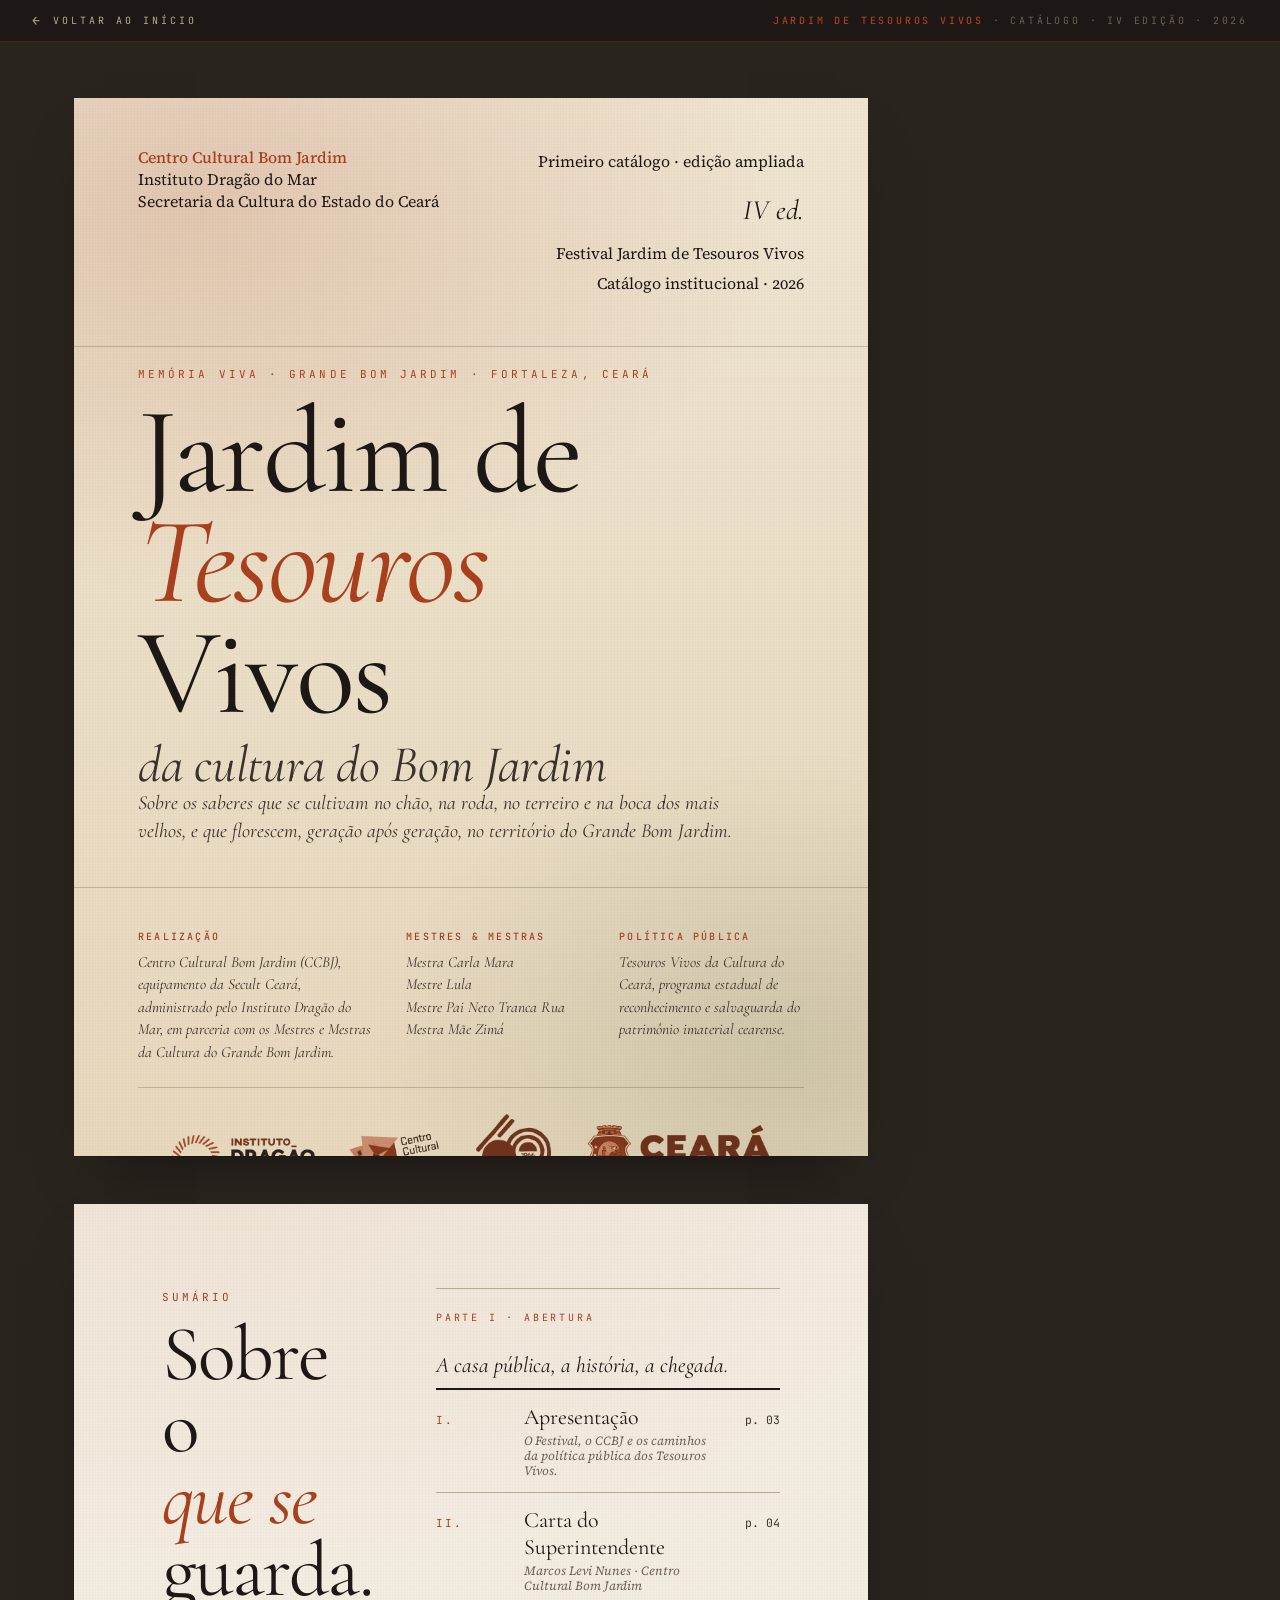
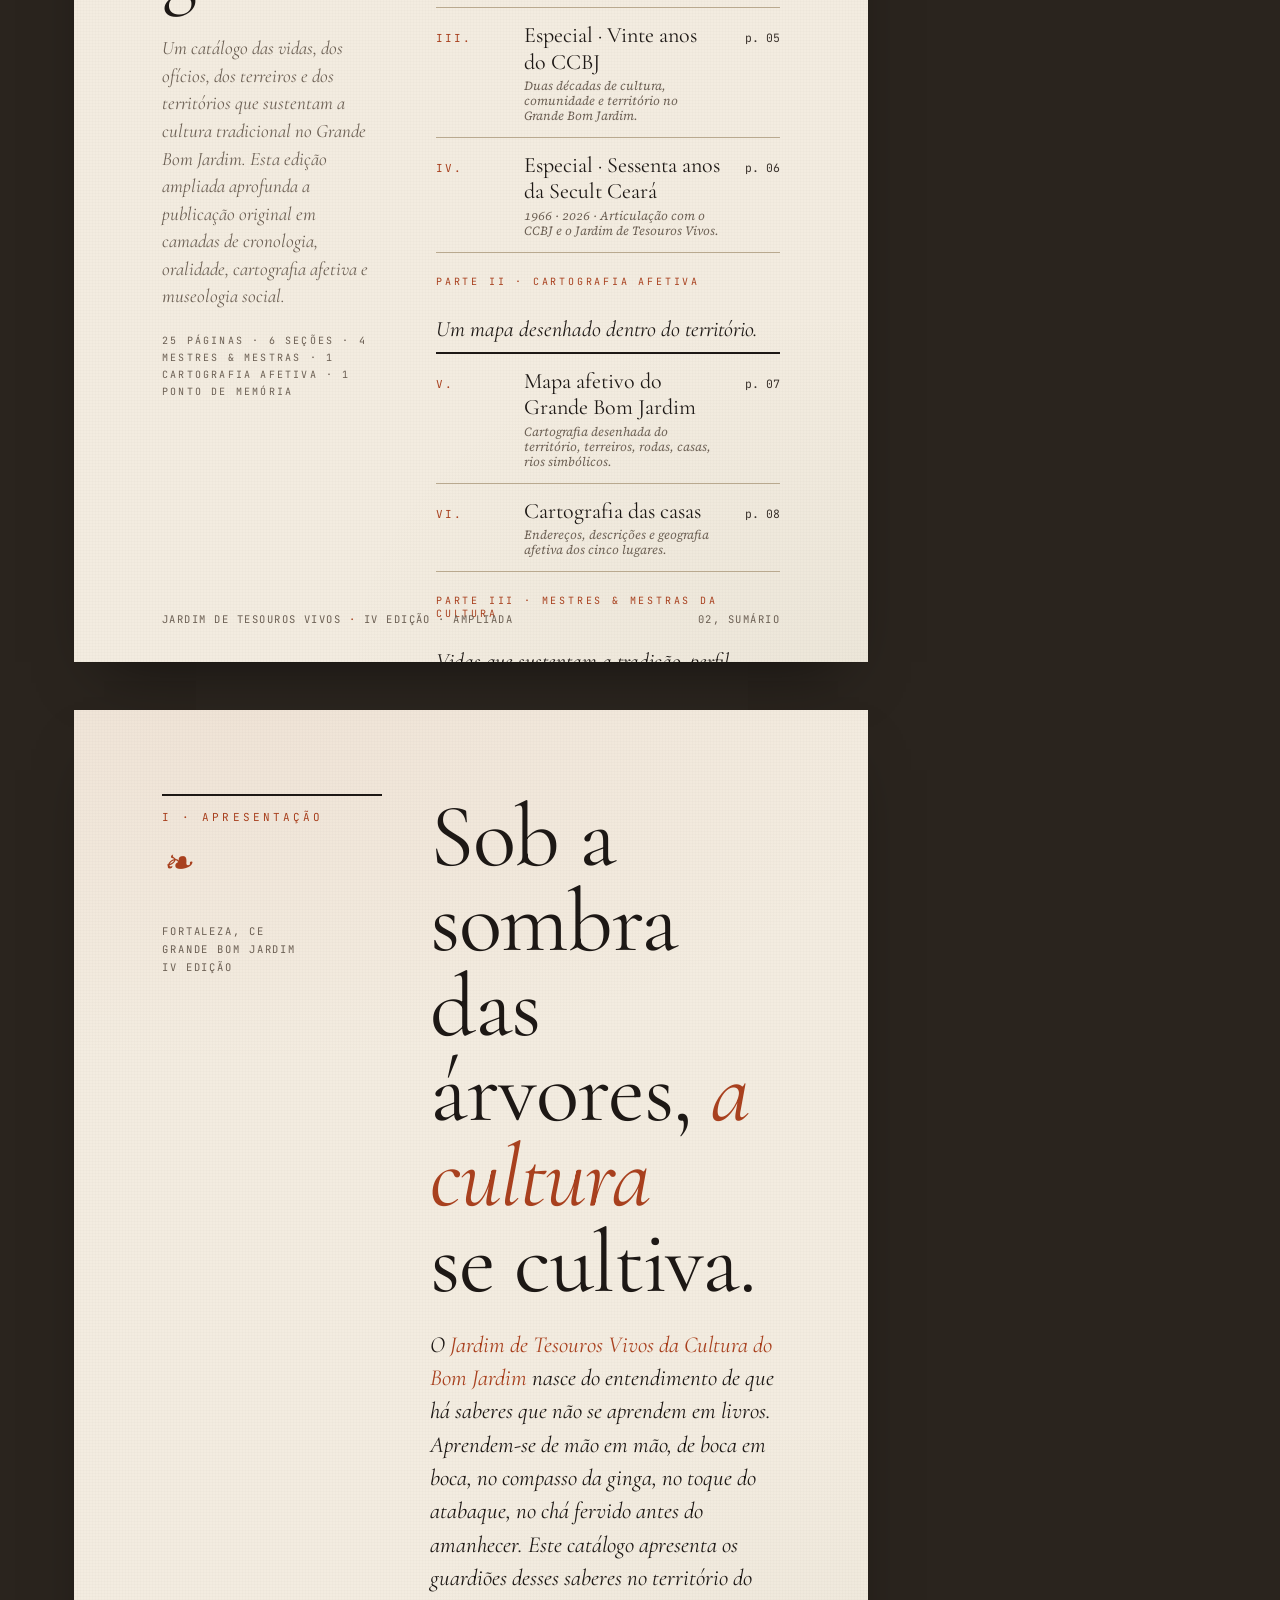
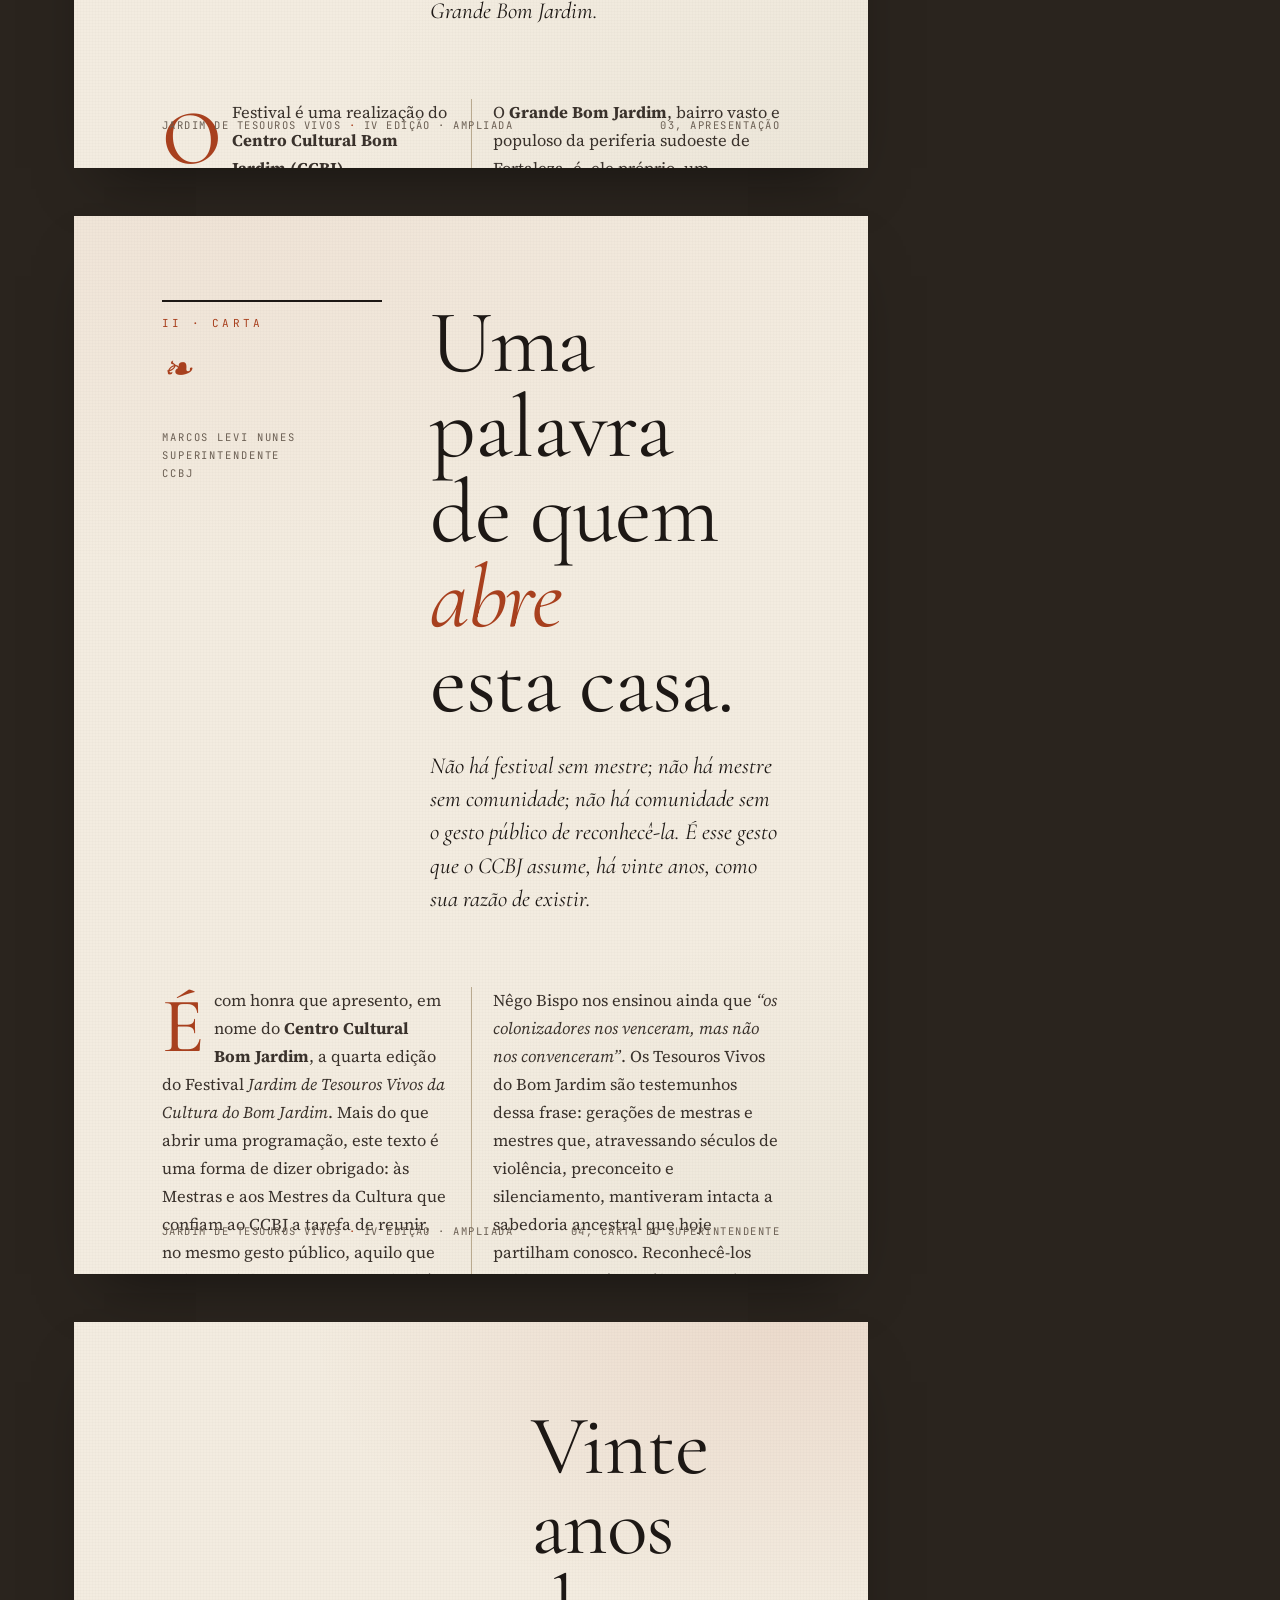
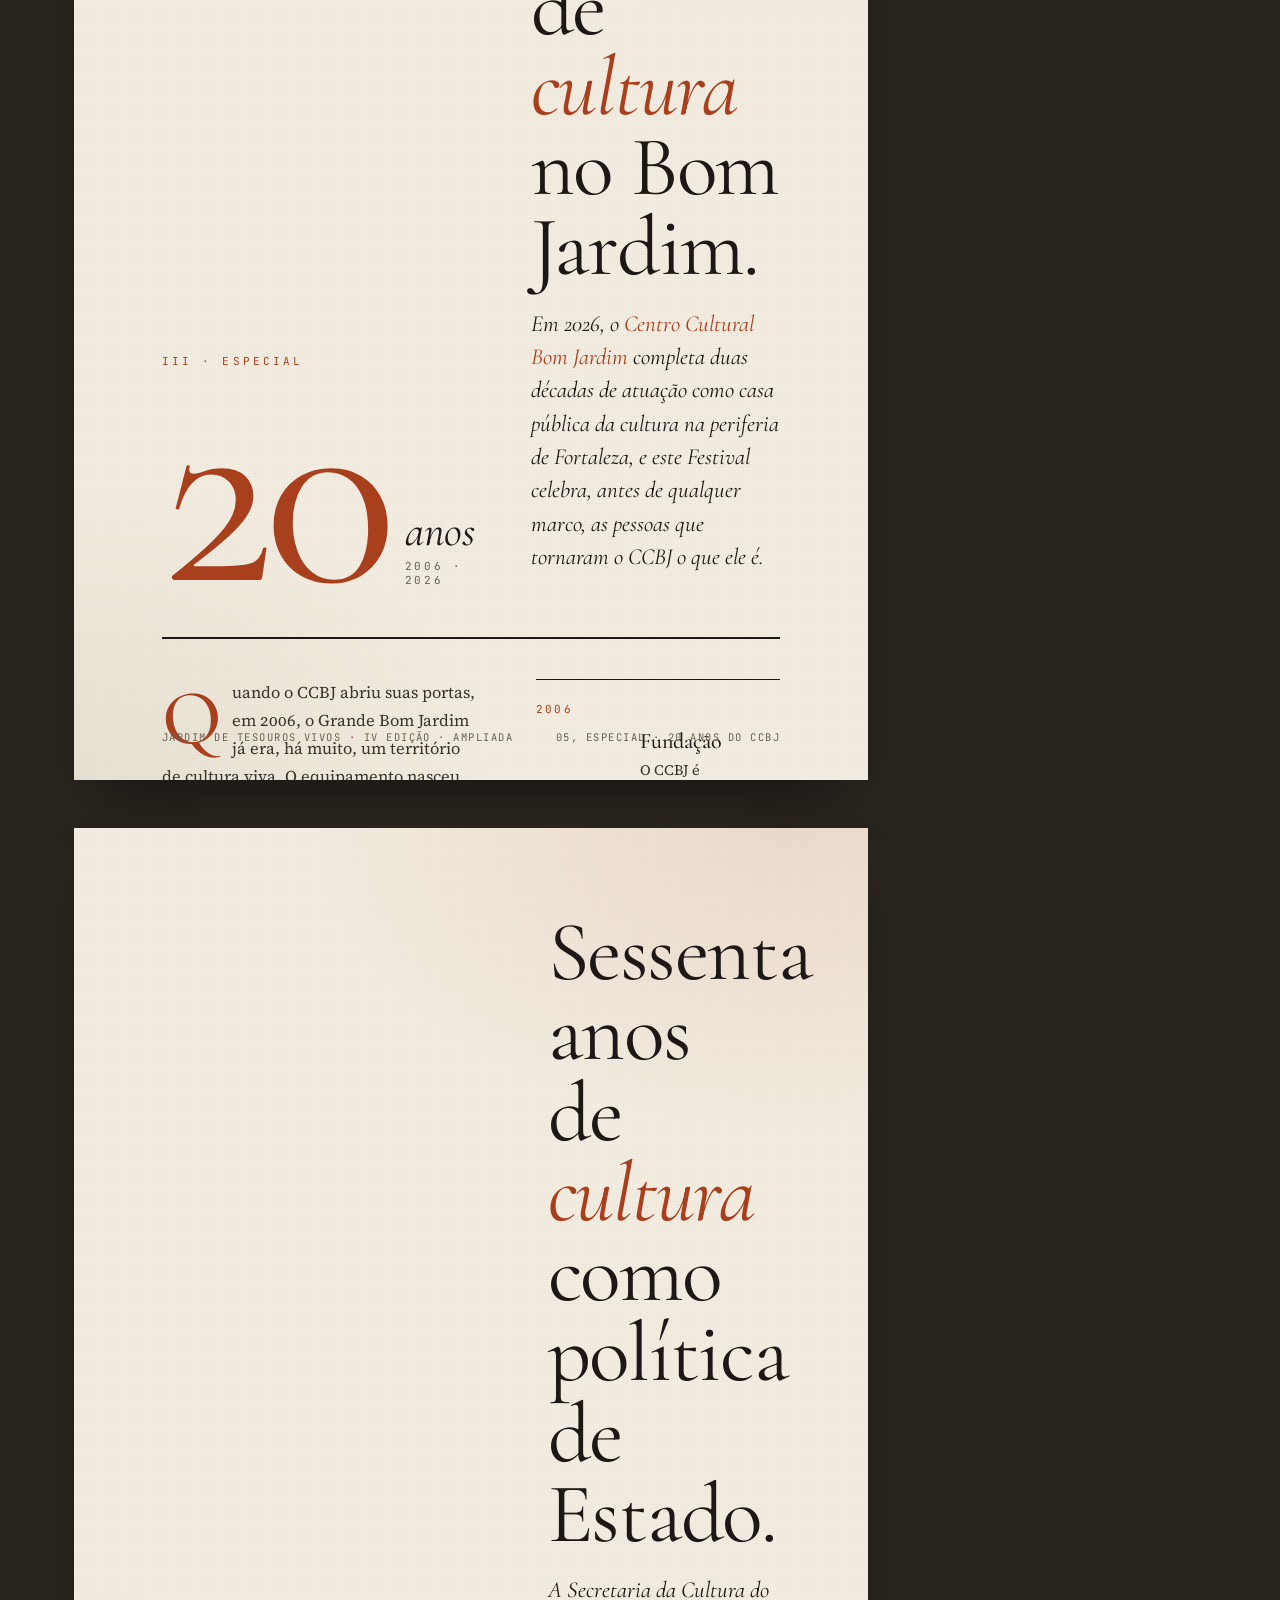
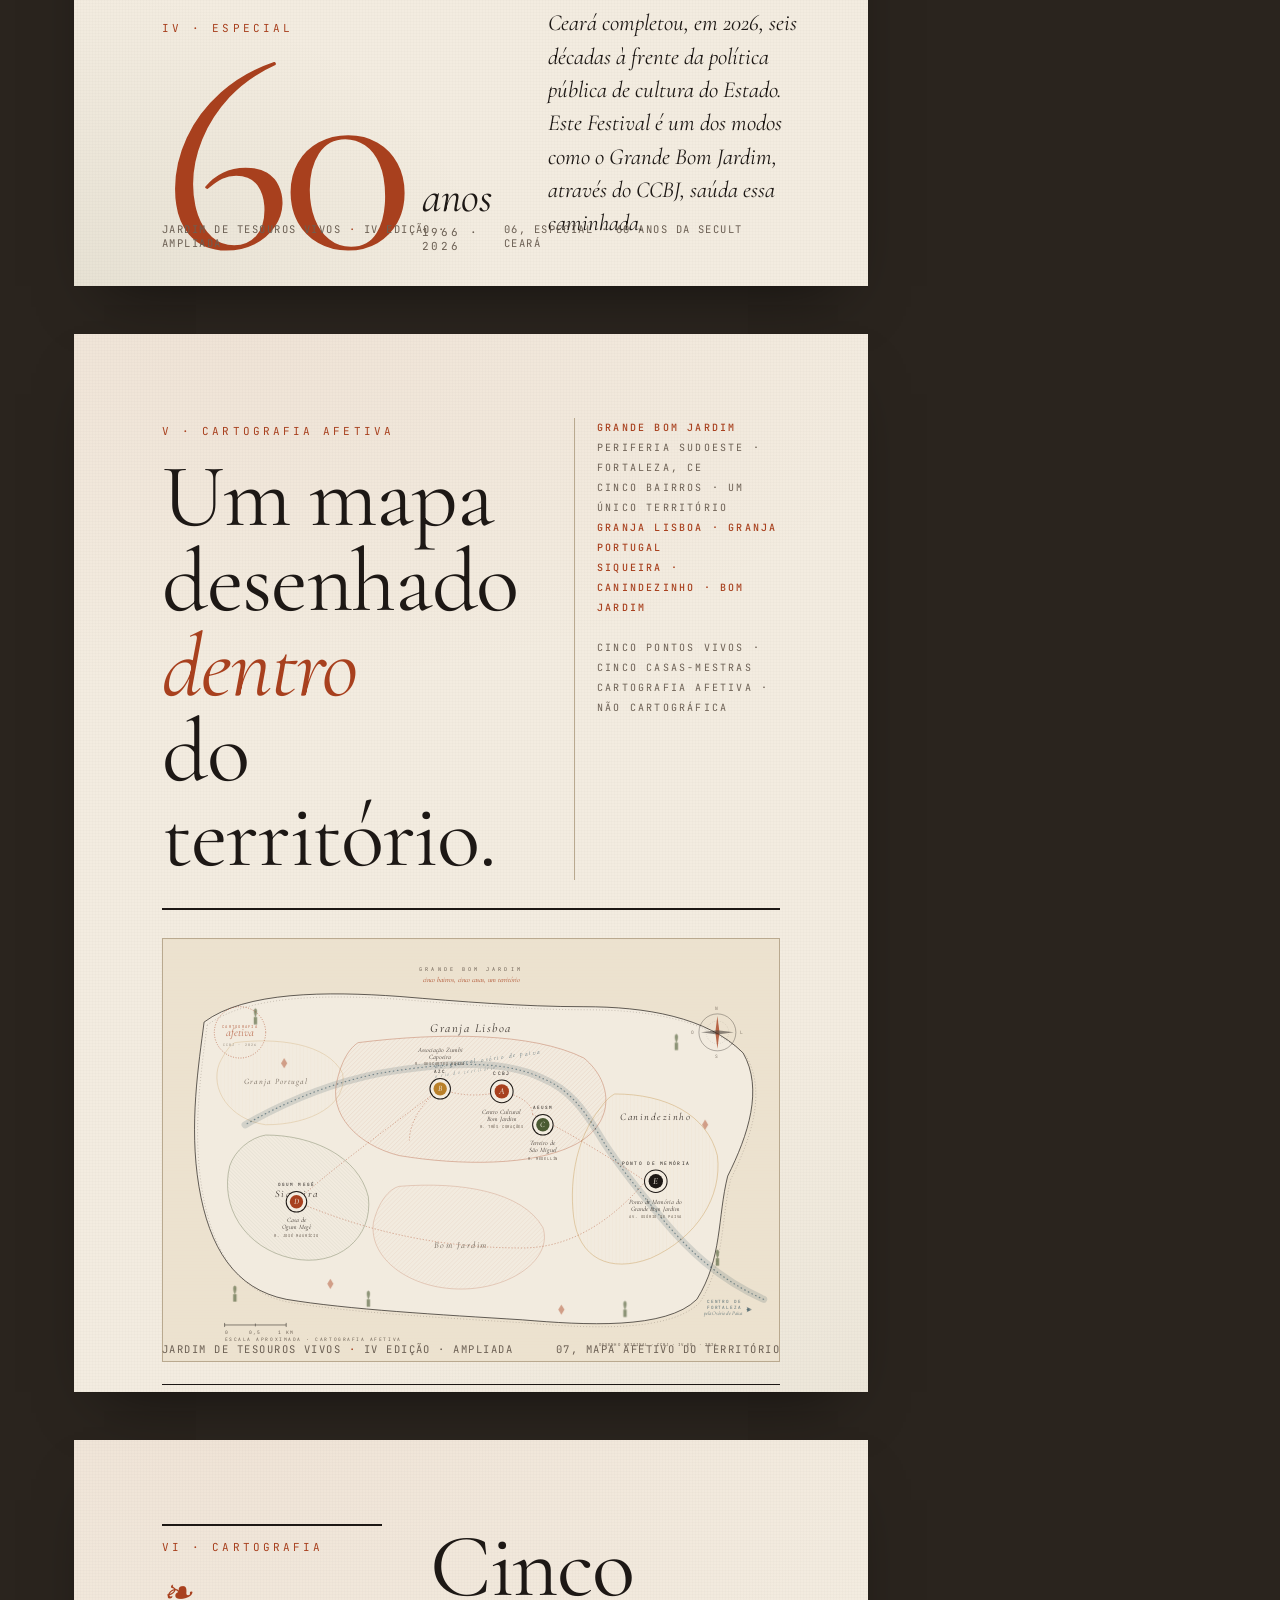
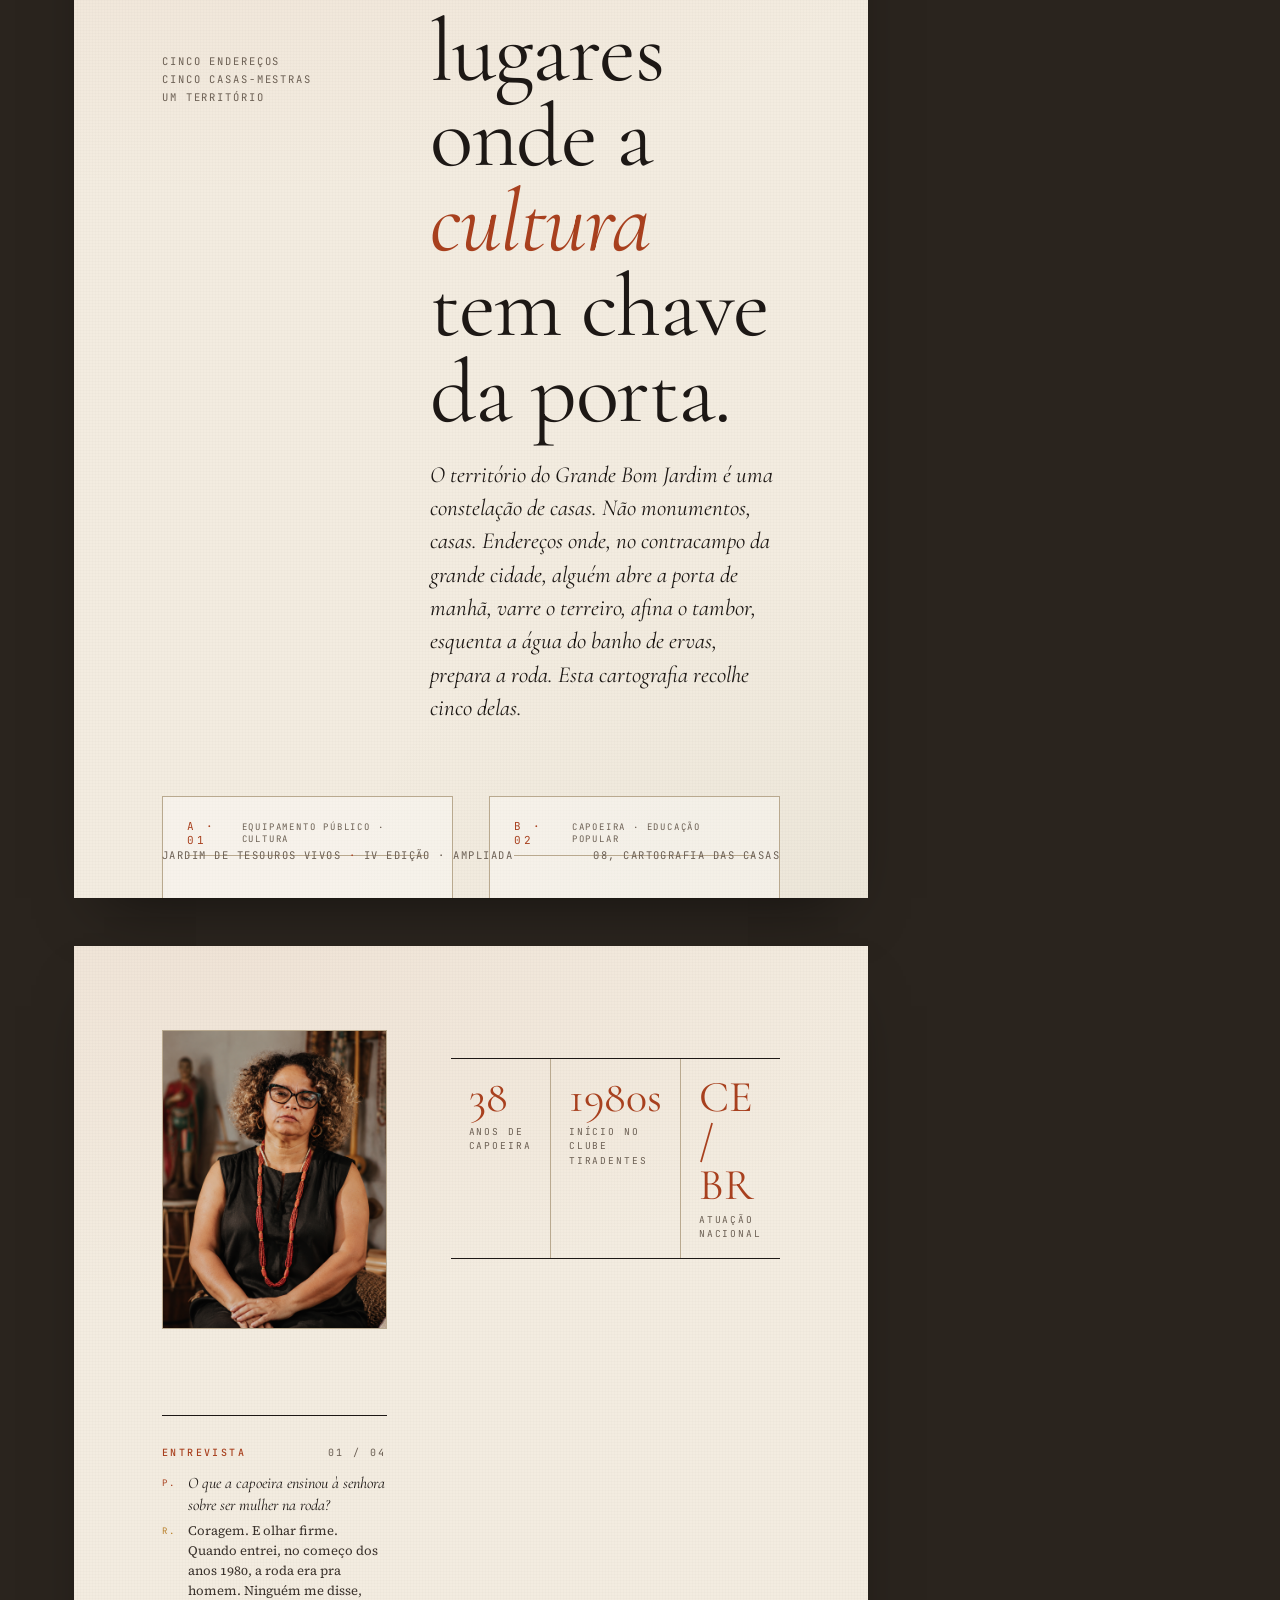
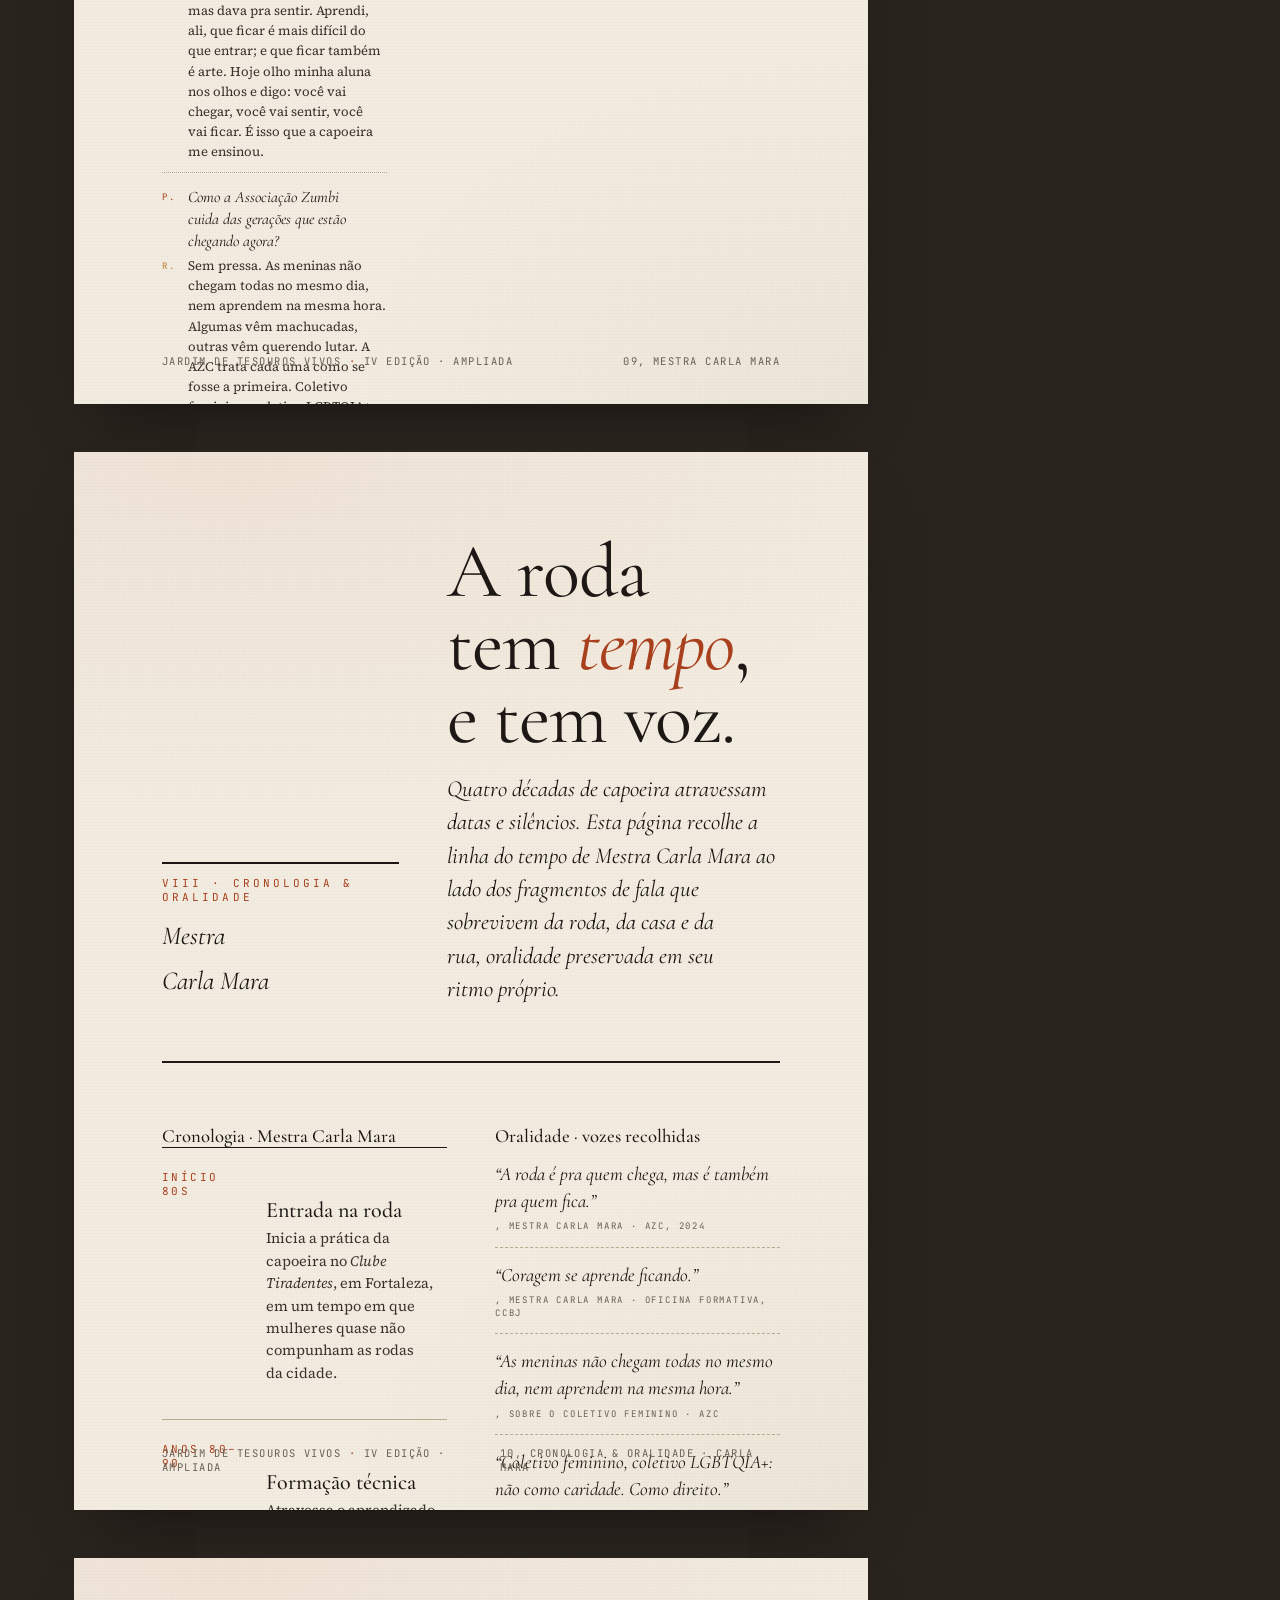
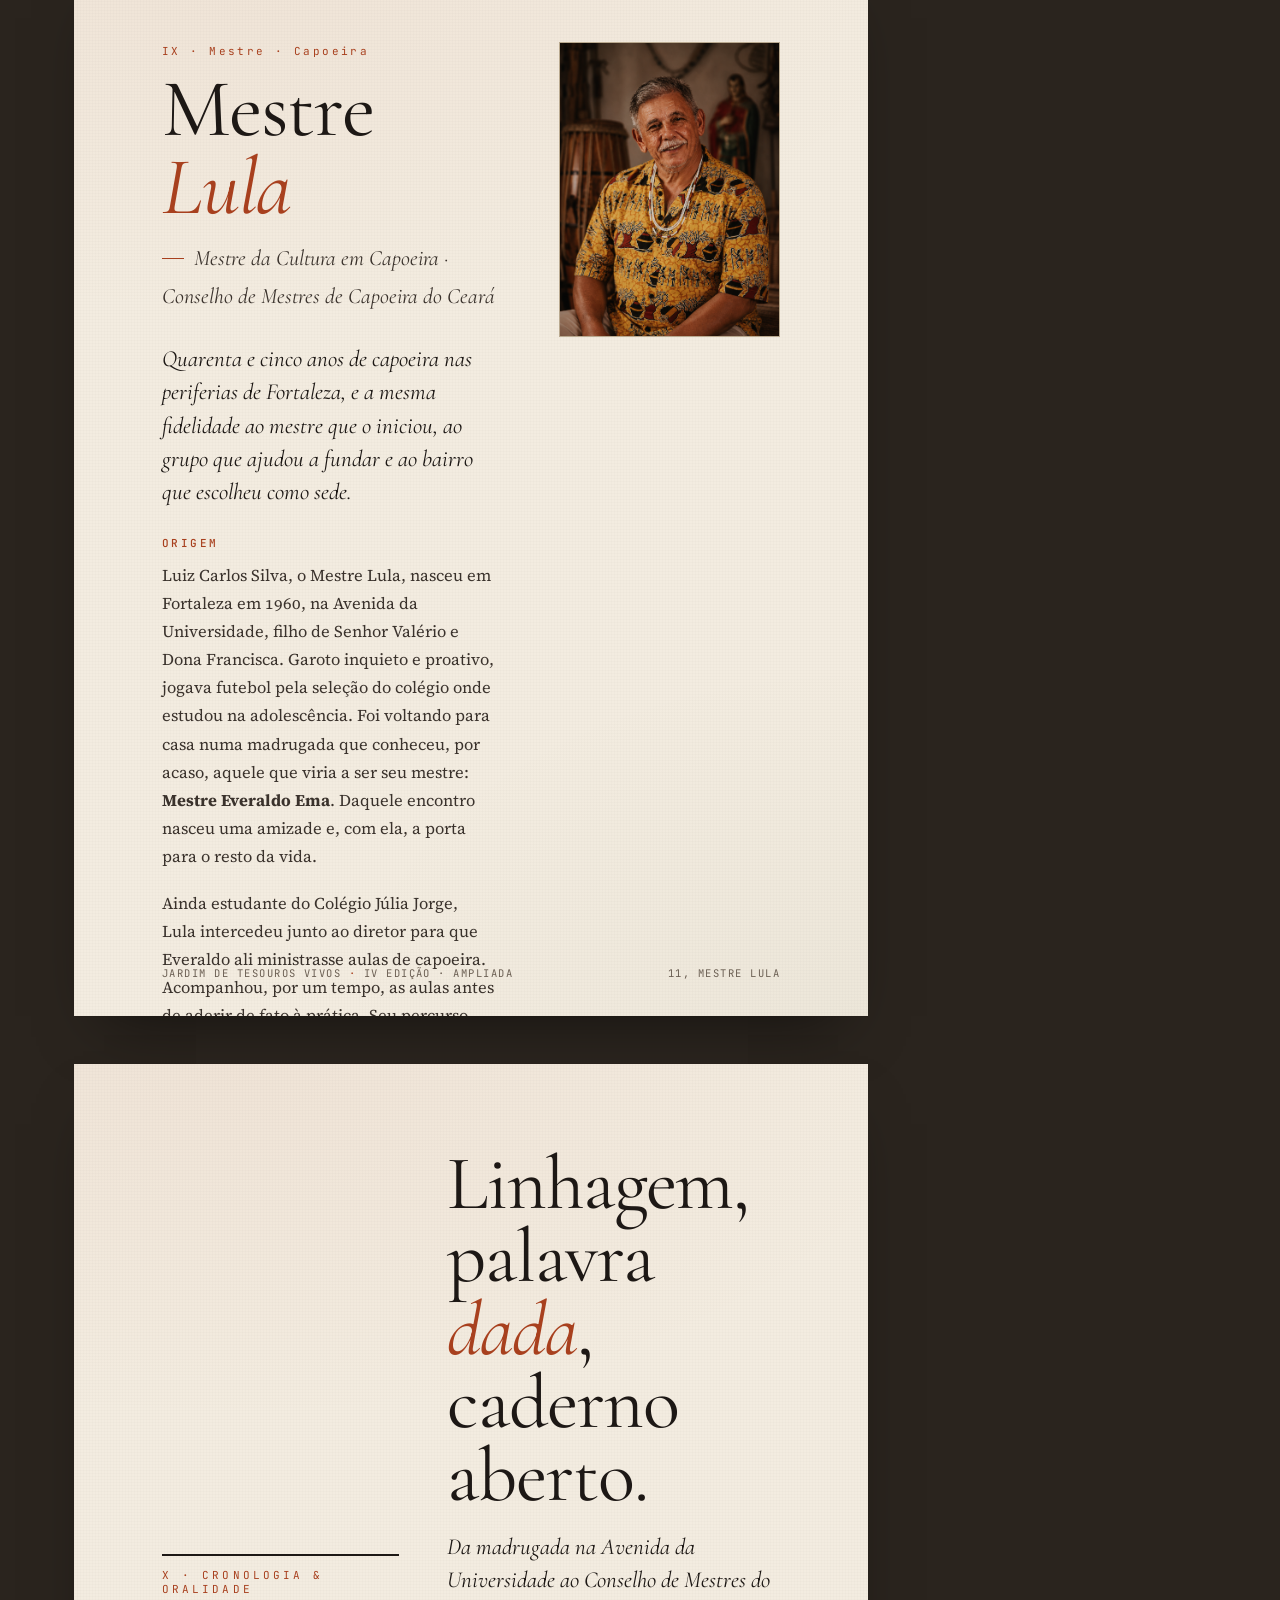
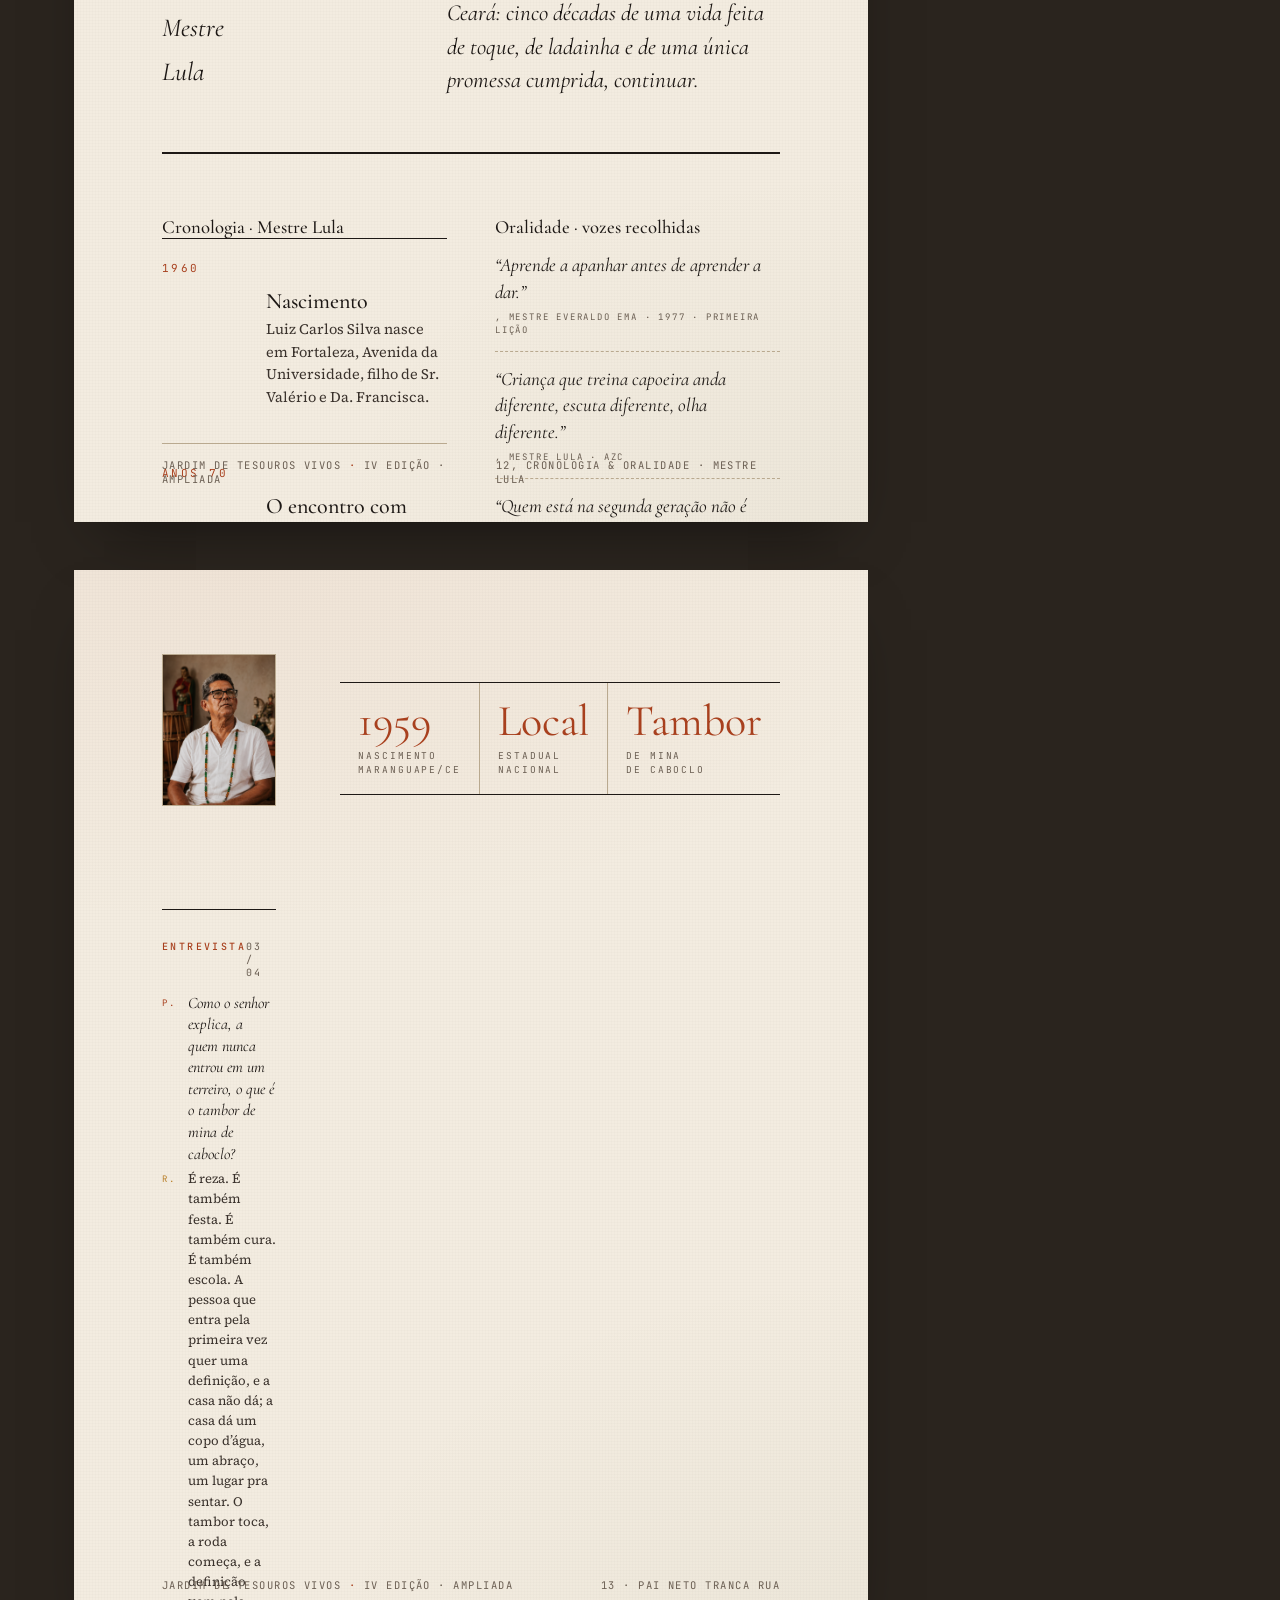
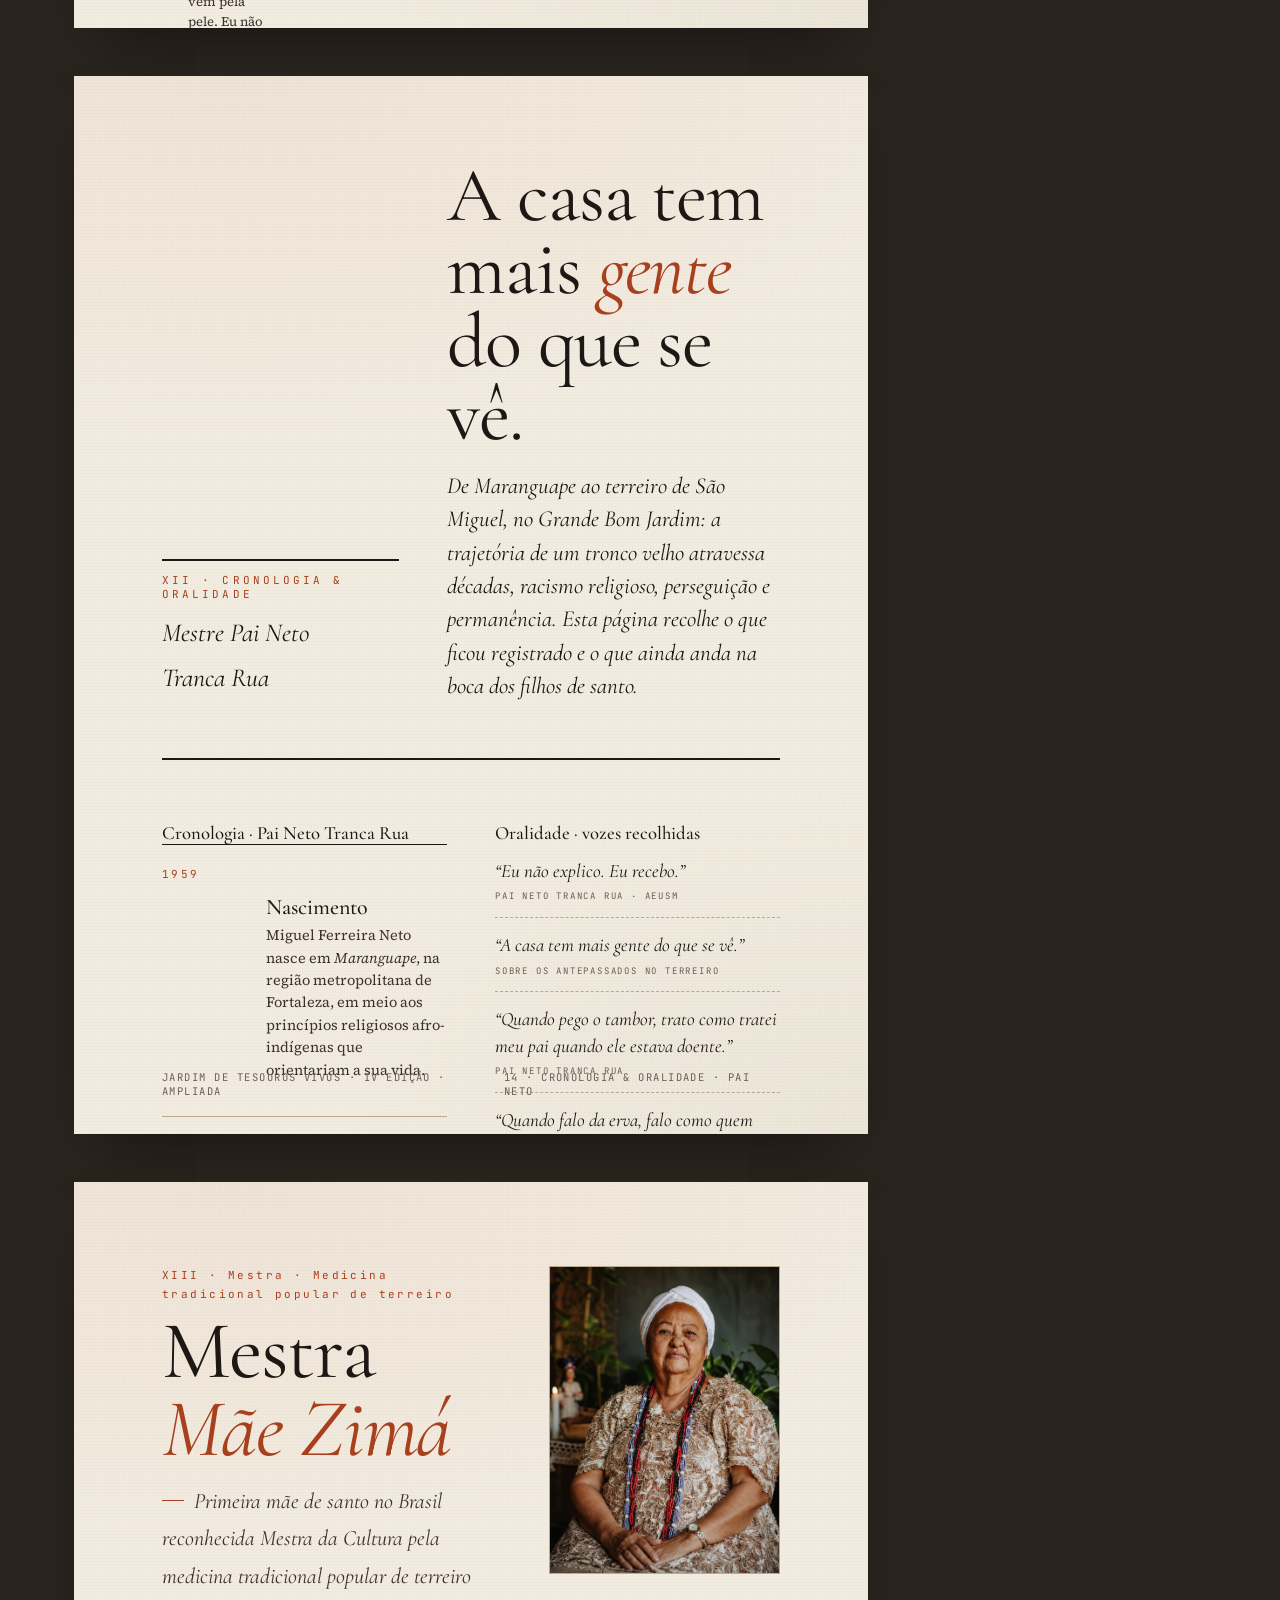
==== commit 754da083: "refactor: organizar assets e navegação entre index e catálogo - index.html: extrair 6 imagens base64" ====
--- a/catálogo.html
+++ b/catálogo.html
@@ -2,14 +2,12 @@
 <html lang="pt-BR">
 <head>
 <meta charset="utf-8">
-<title>Catálogo</title>
+<title>Catálogo · Jardim de Tesouros Vivos · IV Edição · 2026</title>
 <meta name="viewport" content="width=device-width, initial-scale=1">
 
 <link rel="preconnect" href="https://fonts.googleapis.com">
 <link rel="preconnect" href="https://fonts.gstatic.com" crossorigin>
 <link href="https://fonts.googleapis.com/css2?family=Cormorant+Garamond:ital,wght@0,300;0,400;0,500;0,600;1,400;1,500&family=Source+Serif+4:ital,opsz,wght@0,8..60,300;0,8..60,400;0,8..60,500;0,8..60,600;1,8..60,400&family=JetBrains+Mono:wght@400;500&display=swap" rel="stylesheet">
-<script src="image-slot.js"></script>
-<script src="paginator.js" defer></script>
 
 <style>
   /* =========================================================
@@ -1467,9 +1465,59 @@
     .cover{ min-height: 280mm; padding: 0; }
     .cover-head, .cover-body, .cover-foot{ padding: 18mm 16mm; }
   }
+
+  /* ── BARRA DE RETORNO ── */
+  .nav-retorno {
+    position: sticky;
+    top: 0;
+    z-index: 100;
+    background: #1d1815;
+    display: flex;
+    align-items: center;
+    justify-content: space-between;
+    padding: 12px 32px;
+    border-bottom: 1px solid rgba(168,64,30,0.3);
+  }
+
+  .nav-retorno a {
+    font-family: "JetBrains Mono", monospace;
+    font-size: 10px;
+    letter-spacing: 0.3em;
+    text-transform: uppercase;
+    color: var(--rule);
+    text-decoration: none;
+    display: flex;
+    align-items: center;
+    gap: 10px;
+    transition: color 0.2s ease;
+  }
+
+  .nav-retorno a::before { content: '←'; font-size: 13px; }
+
+  .nav-retorno a:hover { color: var(--terra); }
+
+  .nav-retorno .nav-title {
+    font-family: "JetBrains Mono", monospace;
+    font-size: 10px;
+    letter-spacing: 0.28em;
+    text-transform: uppercase;
+    color: var(--ink-mute);
+  }
+
+  .nav-retorno .nav-title strong {
+    color: var(--terra);
+    font-weight: 500;
+  }
+
+  @media print { .nav-retorno { display: none !important; } }
 </style>
 </head>
 <body>
+
+<nav class="nav-retorno" aria-label="Navegação principal">
+  <a href="index.html">Voltar ao início</a>
+  <span class="nav-title"><strong>Jardim de Tesouros Vivos</strong> · Catálogo · IV Edição · 2026</span>
+</nav>
 
 <main class="book">
 
@@ -1531,7 +1579,7 @@
       </div>
 
       <div class="cover-logobar" aria-label="Logos institucionais">
-        <img src="assets/logos-institucionais.png" alt="Instituto Dragão do Mar · CCBJ · Secult Ceará · Governo do Estado do Ceará">
+        <img src="image/logos-institucionais.png" alt="Instituto Dragão do Mar · CCBJ · Secult Ceará · Governo do Estado do Ceará">
       </div>
 
       <div class="cover-stamp">
@@ -2277,7 +2325,7 @@
     <div class="profile">
       <div>
         <figure class="profile-img has-photo">
-            <img src="assets/mestra-carla.png" alt="Retrato da Mestra Carla Mara, na sede da Associação Zumbi Capoeira">
+            <img src="image/mestra-carla.png" alt="Retrato da Mestra Carla Mara, na sede da Associação Zumbi Capoeira">
           </figure>
         </div>
         <div class="stats">
@@ -2419,7 +2467,7 @@
 
       <div>
         <figure class="profile-img has-photo">
-            <img src="assets/mestre-lula.png" alt="Retrato do Mestre Lula">
+            <img src="image/mestre-lula.png" alt="Retrato do Mestre Lula">
           </figure>
         </div>
         <div class="stats">
@@ -2506,7 +2554,7 @@
     <div class="profile">
       <div>
         <figure class="profile-img has-photo">
-            <img src="assets/pai-neto.png" alt="Retrato de Pai Neto Tranca Rua, no terreiro de São Miguel">
+            <img src="image/mestre-pai-neto.png" alt="Retrato de Pai Neto Tranca Rua, no terreiro de São Miguel">
           </figure>
         </div>
         <div class="stats">
@@ -2647,7 +2695,7 @@
 
       <div>
         <figure class="profile-img has-photo">
-            <img src="assets/mae-zima.png" alt="Retrato da Mestra Mãe Zimá, na Casa de Ogum Megê">
+            <img src="image/mestra-zima.png" alt="Retrato da Mestra Mãe Zimá, na Casa de Ogum Megê">
           </figure>
         </div>
         <div class="stats">
@@ -3507,7 +3555,7 @@
         <div style="margin-top: 28px;">
           <p class="eyebrow muted" style="margin-bottom: 10px;">Catálogo institucional · 2026</p>
           <div class="colophon-logobar">
-            <img src="assets/logos-institucionais.png" alt="Instituto Dragão do Mar · CCBJ · Secult Ceará · Governo do Estado do Ceará">
+            <img src="image/logos-institucionais.png" alt="Instituto Dragão do Mar · CCBJ · Secult Ceará · Governo do Estado do Ceará">
           </div>
         </div>
       </div>
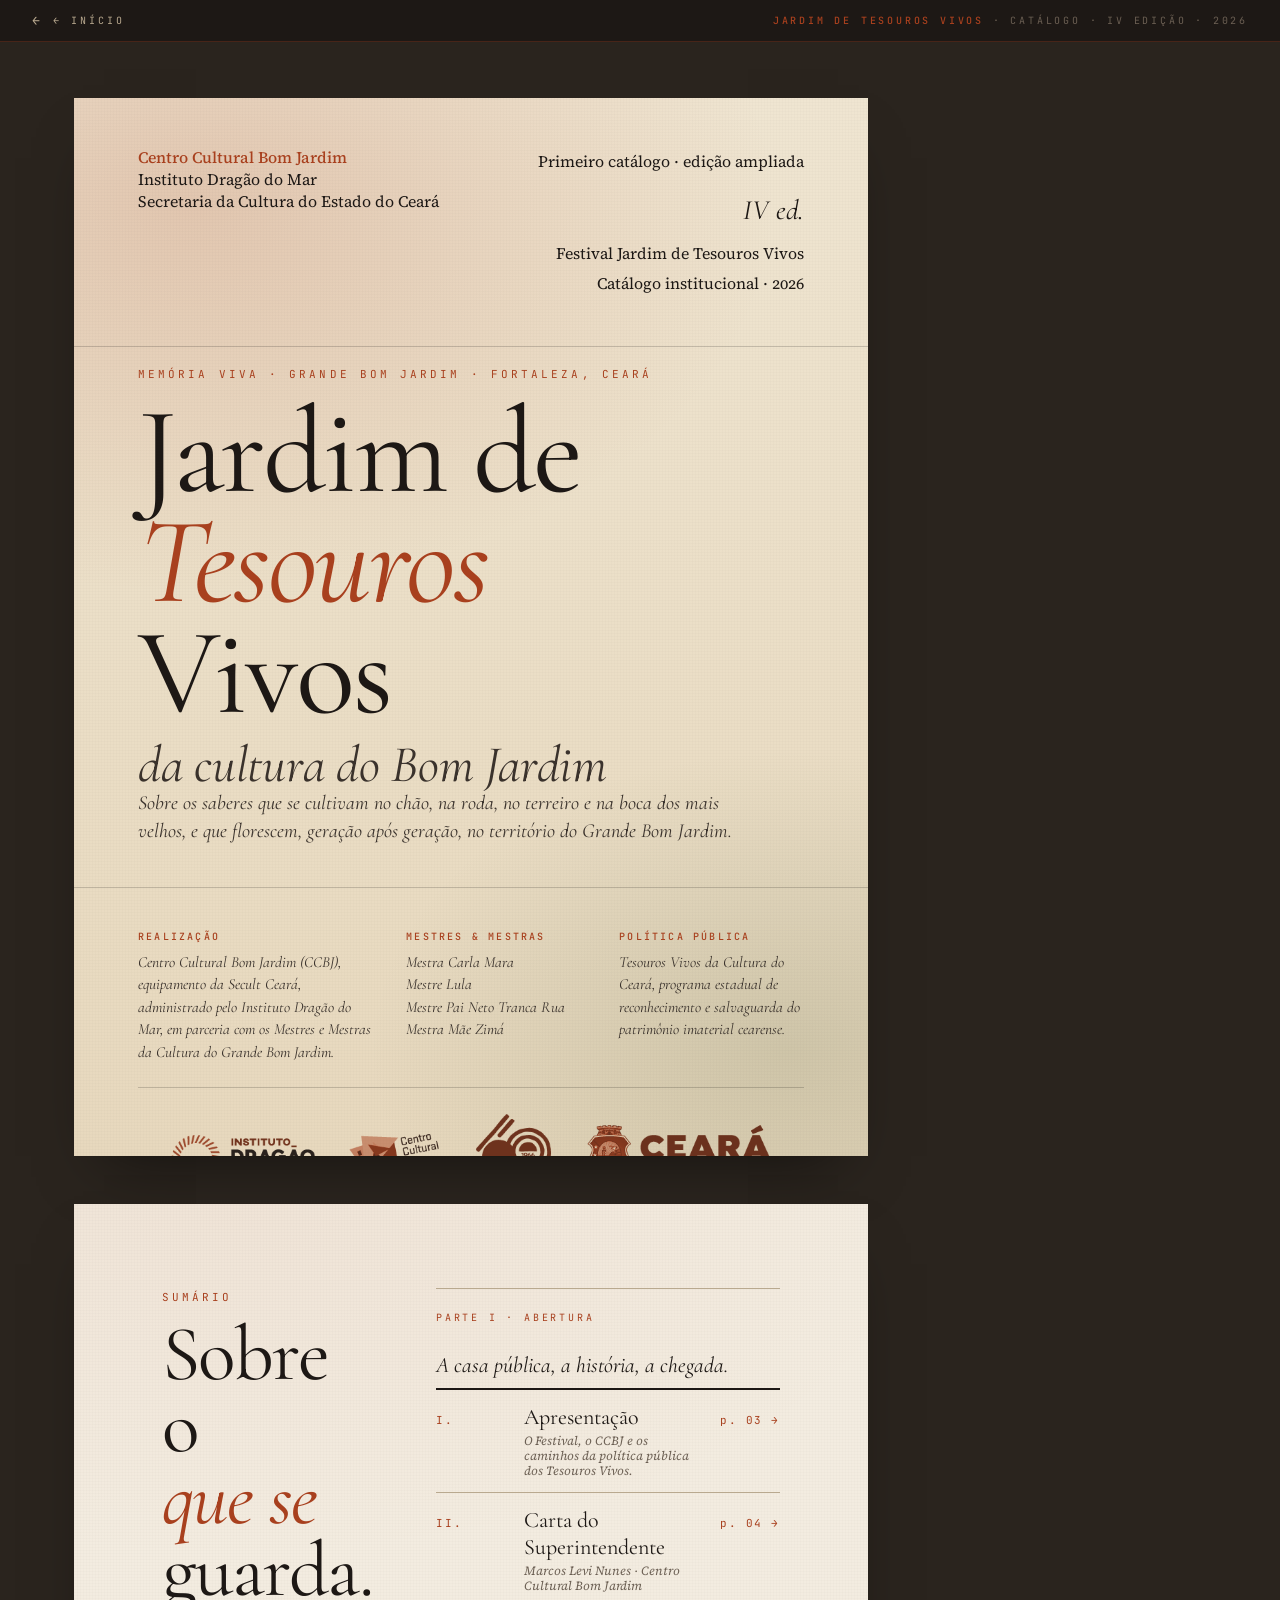
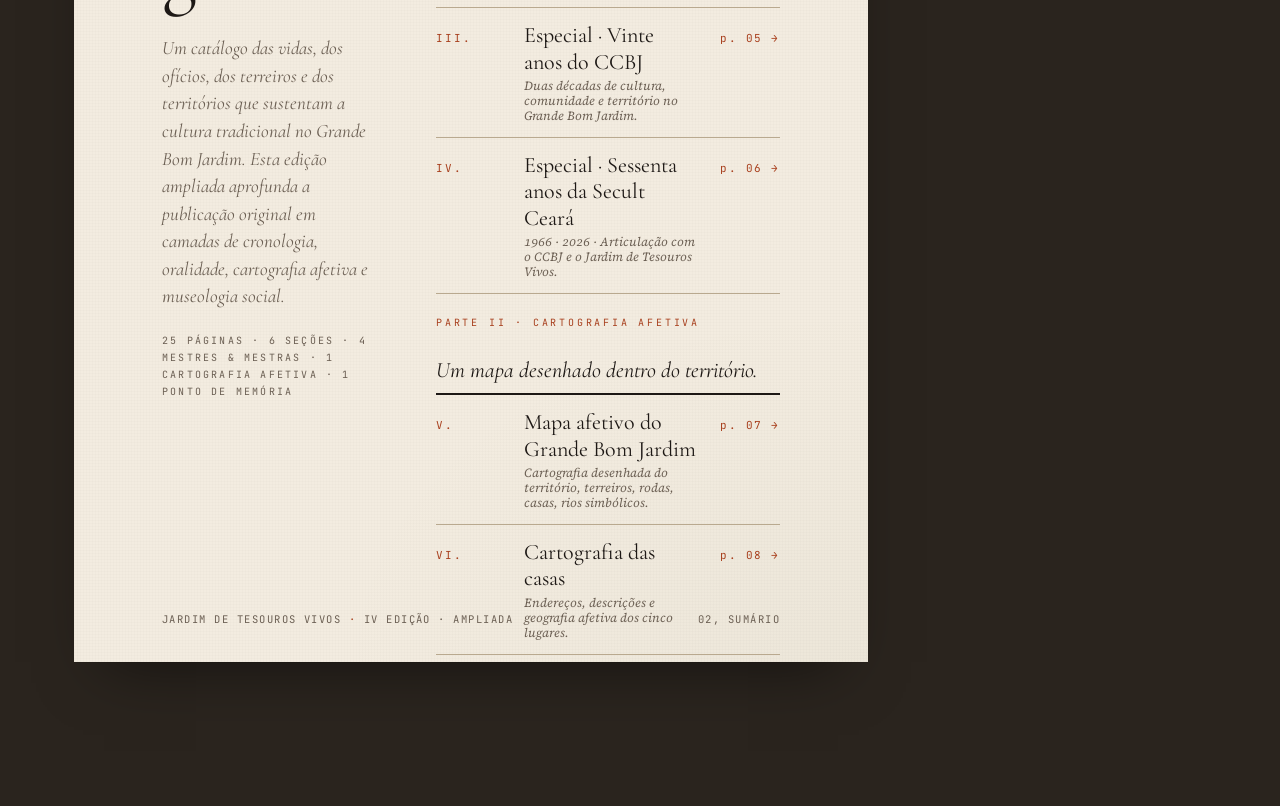
==== commit b5298782: "refactor: subdividir catálogo em arquivos por seção - catalogo/estilo.css: CSS compartilhado extraíd" ====
--- a/catálogo.html
+++ b/catálogo.html
@@ -4,1523 +4,33 @@
 <meta charset="utf-8">
 <title>Catálogo · Jardim de Tesouros Vivos · IV Edição · 2026</title>
 <meta name="viewport" content="width=device-width, initial-scale=1">
-
 <link rel="preconnect" href="https://fonts.googleapis.com">
 <link rel="preconnect" href="https://fonts.gstatic.com" crossorigin>
 <link href="https://fonts.googleapis.com/css2?family=Cormorant+Garamond:ital,wght@0,300;0,400;0,500;0,600;1,400;1,500&family=Source+Serif+4:ital,opsz,wght@0,8..60,300;0,8..60,400;0,8..60,500;0,8..60,600;1,8..60,400&family=JetBrains+Mono:wght@400;500&display=swap" rel="stylesheet">
+<link rel="stylesheet" href="catalogo/estilo.css">
 
 <style>
-  /* =========================================================
-     JARDIM DE TESOUROS VIVOS, EDIÇÃO AMPLIADA · 2026
-     Sistema editorial preservado.
-     Formato: 21 × 28 cm · Sangria 3 mm · 300 dpi · CMYK.
-     ========================================================= */
-
-  :root{
-    --paper: #f3ece0;
-    --paper-deep: #ece2cf;
-    --paper-shadow: #e3d6bd;
-    --ink: #1d1815;
-    --ink-soft: #3a322c;
-    --ink-mute: #6b5f53;
-    --rule: #b9a98f;
-    --rule-soft: #d4c4a6;
-    --terra: #a8401e;
-    --terra-deep: #8a3014;
-    --ocre:  #b9802a;
-    --verde-folha: #4a5a32;
-    --quente: #d97a3a;
-    --azul-cura: #2f4e5a;
-
-    /* dimensões editoriais (21 x 28 cm @ 96dpi reference) */
-    --page-w: 794px;        /* ≈ 21 cm */
-    --page-h: 1058px;       /* ≈ 28 cm */
-    --bleed: 12px;          /* ≈ 3 mm */
-    --margin-out: 64px;
-    --margin-in: 84px;
-    --margin-top: 78px;
-    --margin-bot: 96px;
-  }
-  *{ box-sizing: border-box; }
-  html, body{ margin:0; padding:0; background: #2a241e; }
-  body{
-    font-family: "Source Serif 4", Georgia, serif;
-    color: var(--ink);
-    font-feature-settings: "onum", "kern", "liga";
-    -webkit-font-smoothing: antialiased;
-    text-rendering: optimizeLegibility;
-  }
-
-  /* ---------- paginação editorial ---------- */
-  .book{
-    max-width: 1180px;
-    margin: 0 auto;
-    padding: 56px 24px 96px;
-  }
-  .page{
-    background: var(--paper);
-    background-image:
-      radial-gradient(1200px 600px at 20% 0%, rgba(168,64,30,0.05), transparent 60%),
-      radial-gradient(900px 600px at 100% 100%, rgba(74,90,50,0.04), transparent 60%);
-    box-shadow: 0 30px 60px -30px rgba(0,0,0,0.55), 0 1px 0 rgba(0,0,0,0.05);
-    padding: 84px 88px 96px;
-    margin-bottom: 48px;
-    position: relative;
-    overflow: hidden;
-  }
-  .page::before{
-    content:"";
-    position:absolute; inset:0;
-    background-image:
-      repeating-linear-gradient(0deg, rgba(0,0,0,0.012) 0 1px, transparent 1px 3px),
-      repeating-linear-gradient(90deg, rgba(0,0,0,0.012) 0 1px, transparent 1px 3px);
-    pointer-events:none;
-    mix-blend-mode: multiply;
-  }
-  .page > *{ position: relative; }
-  .page.spread{ padding-left: 64px; padding-right: 64px; }
-
-  .folio{
-    position:absolute;
-    bottom: 36px; left: 88px; right: 88px;
-    display:flex; justify-content: space-between; align-items: baseline;
-    font-family: "JetBrains Mono", monospace;
-    font-size: 10.5px;
-    letter-spacing: 0.14em;
-    text-transform: uppercase;
-    color: var(--ink-mute);
-  }
-  .folio .dot{ color: var(--terra); }
-
-  /* ---------- tipografia ---------- */
-  h1, h2, h3, h4{
-    font-family: "Cormorant Garamond", "EB Garamond", Georgia, serif;
-    font-weight: 500;
-    color: var(--ink);
-    margin: 0;
-    text-wrap: balance;
-  }
-  .display{
-    font-family: "Cormorant Garamond", serif;
-    font-weight: 400;
-    line-height: 0.92;
-    letter-spacing: -0.01em;
-  }
-  p{
-    font-size: 16.5px;
-    line-height: 1.7;
-    color: var(--ink-soft);
-    margin: 0 0 1.05em;
-    text-wrap: pretty;
-    hyphens: auto;
-  }
-  .lead{
-    font-family: "Cormorant Garamond", serif;
-    font-size: 23px;
-    line-height: 1.45;
-    font-weight: 400;
-    color: var(--ink);
-    font-style: italic;
-  }
-  .lead em{ color: var(--terra); font-style: italic; }
-
-  .eyebrow{
+  /* catálogo.html – estilos locais */
+  .toc-link {
     font-family: "JetBrains Mono", monospace;
     font-size: 11px;
-    letter-spacing: 0.28em;
-    text-transform: uppercase;
-    color: var(--terra);
+    letter-spacing: 0.14em;
+    color: var(--terra) !important;
+    text-decoration: none;
+    white-space: nowrap;
   }
-  .eyebrow.muted{ color: var(--ink-mute); }
+  .toc-link:hover { text-decoration: underline; }
+</style>
 
-  .rule{ height: 1px; background: var(--rule); border:0; margin: 28px 0; }
-  .rule-thick{ height: 2px; background: var(--ink); border:0; margin: 18px 0 28px; }
-  .rule-tiny{ width: 36px; height: 2px; background: var(--terra); border: 0; margin: 0 0 22px; }
-
-  .dropcap::first-letter{
-    font-family: "Cormorant Garamond", serif;
-    font-weight: 500;
-    color: var(--terra);
-    float: left;
-    font-size: 78px;
-    line-height: 0.85;
-    padding: 6px 10px 0 0;
-  }
-
-  /* ---------- COVER ---------- */
-  .cover{
-    padding: 0;
-    min-height: 1080px;
-    display: grid;
-    grid-template-rows: auto 1fr auto;
-    background:
-      radial-gradient(900px 600px at 15% 10%, rgba(168,64,30,0.18), transparent 65%),
-      radial-gradient(700px 500px at 90% 90%, rgba(74,90,50,0.16), transparent 60%),
-      linear-gradient(180deg, #efe5d1 0%, #e7d8bd 100%);
-  }
-  .cover-head, .cover-body, .cover-foot{ padding: 48px 64px; }
-  .cover-head{
-    display:flex; justify-content: space-between; align-items: flex-start;
-    border-bottom: 1px solid rgba(0,0,0,0.18);
-  }
-  .crest .edition{
-    font-family: "JetBrains Mono", monospace;
-    font-size: 10.5px;
-    letter-spacing: 0.24em;
-    text-transform: uppercase;
-    color: var(--ink-soft);
-    line-height: 1.8;
-  }
-  .crest strong{ color: var(--terra); font-weight: 500; }
-  .edition{ text-align: right; line-height: 1.9; }
-  .edition .roman{
-    display:block;
-    font-family: "Cormorant Garamond", serif;
-    font-style: italic;
-    font-size: 28px;
-    letter-spacing: 0;
-    text-transform: none;
-    color: var(--ink);
-    margin-top: 8px;
-  }
-  .cover-body{ align-self: center; padding-top: 18px; padding-bottom: 18px; }
-  .cover-body h1{
-    font-size: clamp(68px, 9.6vw, 132px);
-    line-height: 0.9;
-    letter-spacing: -0.02em;
-    font-weight: 400;
-    color: var(--ink);
-  }
-  .cover-body h1 .ital{ font-style: italic; color: var(--terra); }
-  .cover-body h1 .sm{ font-size: 0.42em; font-style: italic; color: var(--ink-soft); display:block; margin-top: 14px; letter-spacing: -0.005em; }
-  .cover-sub{
-    margin-top: 28px;
-    max-width: 600px;
-    font-family: "Cormorant Garamond", serif;
-    font-size: 20px;
-    line-height: 1.42;
-    font-style: italic;
-    color: var(--ink-soft);
-  }
-  .cover-foot{
-    border-top: 1px solid rgba(0,0,0,0.18);
-    display: flex; flex-direction: column; gap: 20px;
-    padding-top: 28px;
-  }
-  .cover-foot .cols{
-    display: grid;
-    grid-template-columns: 1.3fr 1fr 1fr;
-    gap: 28px; align-items: start;
-  }
-  .cover-foot .col h4{
-    font-family: "JetBrains Mono", monospace;
-    font-size: 10px;
-    letter-spacing: 0.22em;
-    text-transform: uppercase;
-    color: var(--terra);
-    margin-bottom: 8px;
-    font-weight: 500;
-  }
-  .cover-foot .col p{
-    font-family: "Cormorant Garamond", serif;
-    font-size: 15.5px; line-height: 1.45;
-    color: var(--ink-soft);
-    font-style: italic;
-    margin:0;
-  }
-  .cover-stamp{
-    border-top: 1px solid rgba(0,0,0,0.18);
-    padding-top: 14px;
-    display:flex; justify-content: space-between; align-items: baseline;
-    font-family: "JetBrains Mono", monospace;
-    font-size: 9px;
-    letter-spacing: 0.22em;
-    text-transform: uppercase;
-    color: var(--ink-mute);
-  }
-  .cover-stamp .iss{ color: var(--terra); }
-
-  /* barra de logos institucionais (capa & colofão) */
-  .cover-logobar{
-    border-top: 1px solid rgba(0,0,0,0.18);
-    border-bottom: 1px solid rgba(0,0,0,0.18);
-    padding: 18px 6px;
-    margin-top: 4px;
-  }
-  .cover-logobar img{
-    display: block;
-    width: 100%;
-    height: auto;
-    object-fit: contain;
-    image-rendering: -webkit-optimize-contrast;
-  }
-  .colophon-logobar{
-    margin-top: 22px;
-    padding: 16px 0;
-    border-top: 1px solid var(--rule);
-    border-bottom: 1px solid var(--rule);
-  }
-  .colophon-logobar img{
-    display: block;
-    width: 100%;
-    height: auto;
-    object-fit: contain;
-    image-rendering: -webkit-optimize-contrast;
-  }
-
-  /* ---------- SUMÁRIO ---------- */
-  .toc{ display: grid; grid-template-columns: 1.1fr 2fr; gap: 64px; }
-  .toc h2{ font-size: 78px; line-height: 0.92; letter-spacing: -0.02em; }
-  .toc h2 em{ color: var(--terra); }
-  .toc-list{ list-style: none; margin:0; padding: 0; border-top: 1px solid var(--rule); }
-  .toc-list li{
-    display: grid;
-    grid-template-columns: 64px 1fr auto;
-    align-items: baseline;
-    gap: 24px;
-    padding: 14px 0;
-    border-bottom: 1px solid var(--rule);
-  }
-  .toc-list li.part{
-    grid-template-columns: 1fr;
-    padding: 22px 0 10px;
-    border-bottom: 2px solid var(--ink);
-  }
-  .toc-list .part-label{
-    font-family: "JetBrains Mono", monospace;
-    font-size: 10px;
-    letter-spacing: 0.28em;
-    color: var(--terra);
-    text-transform: uppercase;
-  }
-  .toc-list .part-name{
-    font-family: "Cormorant Garamond", serif;
-    font-style: italic;
-    font-size: 22px;
-    color: var(--ink);
-    margin-top: 4px;
-  }
-  .toc-list .num{
-    font-family: "JetBrains Mono", monospace;
-    font-size: 11px;
-    letter-spacing: 0.18em;
-    color: var(--terra);
-  }
-  .toc-list .title{
-    font-family: "Cormorant Garamond", serif;
-    font-size: 22px;
-    line-height: 1.2;
-    color: var(--ink);
-  }
-  .toc-list .title small{
-    display:block;
-    font-family: "Source Serif 4", serif;
-    font-size: 12.5px;
-    color: var(--ink-mute);
-    font-style: italic;
-    margin-top: 3px;
-  }
-  .toc-list .page-num{
-    font-family: "JetBrains Mono", monospace;
-    font-size: 11.5px;
-    color: var(--ink-soft);
-  }
-
-  /* ---------- HEAD DE SEÇÃO ---------- */
-  .section-head{
-    display: grid;
-    grid-template-columns: 220px 1fr;
-    gap: 48px;
-    align-items: start;
-    margin-bottom: 48px;
-  }
-  .section-head .meta{
-    border-top: 2px solid var(--ink);
-    padding-top: 14px;
-  }
-  .section-head .meta .eyebrow{ display:block; margin-bottom: 22px; }
-  .section-head .meta .ornament{
-    font-family: "Cormorant Garamond", serif;
-    font-style: italic;
-    font-size: 36px;
-    color: var(--terra);
-    line-height: 1;
-  }
-  .section-head .meta .stamp{
-    margin-top: 14px;
-    font-family: "JetBrains Mono", monospace;
-    font-size: 10.5px;
-    letter-spacing: 0.18em;
-    color: var(--ink-mute);
-    text-transform: uppercase;
-  }
-  .section-head h2{
-    font-size: clamp(56px, 7vw, 92px);
-    line-height: 0.95;
-    letter-spacing: -0.015em;
-  }
-  .section-head h2 em{ color: var(--terra); }
-
-  .two-col{
-    column-count: 2;
-    column-gap: 40px;
-    column-rule: 1px solid var(--rule);
-  }
-  .two-col p{ break-inside: avoid-column; }
-
-  .pullquote{
-    margin: 36px 0;
-    padding: 0 0 0 28px;
-    border-left: 3px solid var(--terra);
-    font-family: "Cormorant Garamond", serif;
-    font-style: italic;
-    font-size: 28px;
-    line-height: 1.3;
-    color: var(--ink);
-    break-inside: avoid;
-  }
-  .pullquote cite{
-    display:block;
-    margin-top: 14px;
-    font-family: "JetBrains Mono", monospace;
-    font-style: normal;
-    font-size: 10.5px;
-    letter-spacing: 0.22em;
-    text-transform: uppercase;
-    color: var(--ink-mute);
-  }
-
-  /* ---------- PERFIS ---------- */
-  .profile{
-    display: grid;
-    grid-template-columns: 1fr 1.25fr;
-    gap: 64px;
-    align-items: start;
-  }
-  .profile.invert{ grid-template-columns: 1.25fr 1fr; }
-  .profile-img{
-    aspect-ratio: 3/4;
-    background: var(--paper-deep);
-    position: relative;
-    overflow: hidden;
-    border: 1px solid var(--rule);
-    margin: 0;
-  }
-  .profile-img.has-photo img{
-    position: absolute; inset: 0;
-    width: 100%; height: 100%;
-    object-fit: cover;
-    object-position: center top;
-    display: block;
-    /* leve correção tonal para integrar à atmosfera do papel */
-    filter: saturate(0.92) contrast(0.98);
-  }
-  .profile-img .slot-frame{
-    position: absolute; inset: 0;
-    background:
-      repeating-linear-gradient(135deg, rgba(168,64,30,0.08) 0 10px, transparent 10px 24px),
-      linear-gradient(180deg, var(--paper-deep), #d8c7a8);
-    pointer-events: none;
-  }
-  .profile-img image-slot{
-    position: absolute; inset: 0;
-    width: 100%; height: 100%;
-    --slot-bg: transparent;
-    --slot-border: transparent;
-  }
-  .profile-head .index{
-    font-family: "JetBrains Mono", monospace;
-    font-size: 11px;
-    letter-spacing: 0.22em;
-    color: var(--terra);
-    margin-bottom: 10px;
-  }
-  .profile-head h2{
-    font-size: clamp(54px, 6.4vw, 84px);
-    line-height: 0.95;
-    letter-spacing: -0.015em;
-  }
-  .profile-head h2 em{ font-style: italic; color: var(--terra); }
-  .profile-head .role{
-    margin-top: 14px;
-    font-family: "Cormorant Garamond", serif;
-    font-style: italic;
-    font-size: 22px;
-    color: var(--ink-soft);
-  }
-  .profile-head .role::before{
-    content:"";
-    display:inline-block; width: 22px; height: 1px;
-    background: var(--terra);
-    vertical-align: middle;
-    margin-right: 10px;
-    transform: translateY(-3px);
-  }
-  .profile-body{ margin-top: 28px; }
-  .profile-body h3{
-    font-family: "JetBrains Mono", monospace;
-    font-size: 11px;
-    letter-spacing: 0.22em;
-    text-transform: uppercase;
-    color: var(--terra);
-    margin: 28px 0 12px;
-    font-weight: 500;
-  }
-  .profile-body h3:first-child{ margin-top: 0; }
-
-  .stats{
-    display: grid;
-    grid-template-columns: repeat(3, 1fr);
-    border-top: 1px solid var(--ink);
-    border-bottom: 1px solid var(--ink);
-    margin: 28px 0;
-  }
-  .stats .stat{ padding: 16px 18px; border-right: 1px solid var(--rule); }
-  .stats .stat:last-child{ border-right:0; }
-  .stats .num{
-    font-family: "Cormorant Garamond", serif;
-    font-size: 44px; line-height: 1; color: var(--terra); font-weight: 400;
-  }
-  .stats .lbl{
-    margin-top: 6px;
-    font-family: "JetBrains Mono", monospace;
-    font-size: 9.5px;
-    letter-spacing: 0.2em;
-    text-transform: uppercase;
-    color: var(--ink-mute);
-    line-height: 1.5;
-  }
-
-  /* ---------- ANIVERSÁRIO (especial) ---------- */
-  .anniversary{
-    background:
-      radial-gradient(800px 500px at 90% 0%, rgba(168,64,30,0.10), transparent 60%),
-      radial-gradient(700px 500px at 0% 100%, rgba(74,90,50,0.07), transparent 60%),
-      var(--paper);
-  }
-  .anniv-head{
-    display: grid; grid-template-columns: 1fr 1.4fr;
-    gap: 56px; align-items: end;
-    border-bottom: 2px solid var(--ink);
-    padding-bottom: 36px; margin-bottom: 40px;
-  }
-  .anniv-mark .eyebrow{ display:block; margin-bottom: 14px; }
-  .anniv-numerals{ display: flex; align-items: flex-end; gap: 18px; }
-  .anniv-numerals .two{
-    font-family: "Cormorant Garamond", serif;
-    font-weight: 400;
-    font-size: clamp(180px, 22vw, 280px);
-    line-height: 0.78;
-    letter-spacing: -0.04em;
-    color: var(--terra);
-  }
-  .anniv-numerals .side{ display: flex; flex-direction: column; gap: 6px; padding-bottom: 14px; }
-  .anniv-numerals .side em{
-    font-family: "Cormorant Garamond", serif; font-style: italic;
-    font-size: 44px; line-height: 1; color: var(--ink);
-  }
-  .anniv-numerals .side small{
-    font-family: "JetBrains Mono", monospace;
-    font-size: 11px; letter-spacing: 0.24em;
-    text-transform: uppercase; color: var(--ink-mute);
-  }
-  .anniv-title h2{
-    font-size: clamp(54px, 6.6vw, 88px);
-    line-height: 0.95; letter-spacing: -0.015em;
-  }
-  .anniv-title h2 em{ color: var(--terra); }
-  .anniv-body{ display: grid; grid-template-columns: 1.3fr 1fr; gap: 56px; }
-  .anniv-text p{ font-size: 16.5px; }
-  .anniv-text p:first-child::first-letter{
-    font-family: "Cormorant Garamond", serif;
-    font-weight: 500;
-    color: var(--terra);
-    float: left;
-    font-size: 78px;
-    line-height: 0.85;
-    padding: 6px 10px 0 0;
-  }
-
-  /* ---------- TIMELINE (compartilhada) ---------- */
-  .timeline{ list-style: none; margin: 0; padding: 0; border-top: 1px solid var(--ink); }
-  .timeline li{
-    display: grid; grid-template-columns: 88px 1fr;
-    gap: 16px; padding: 16px 0;
-    border-bottom: 1px solid var(--rule);
-  }
-  .timeline .year{
-    font-family: "JetBrains Mono", monospace;
-    font-size: 11px;
-    letter-spacing: 0.22em;
-    text-transform: uppercase;
-    color: var(--terra);
-    padding-top: 4px;
-  }
-  .timeline h4{
-    font-family: "Cormorant Garamond", serif;
-    font-size: 22px; line-height: 1.2;
-    color: var(--ink); font-weight: 500;
-    margin: 0 0 4px;
-  }
-  .timeline p{ font-size: 14.5px; line-height: 1.55; margin: 0; color: var(--ink-soft); }
-
-  /* ---------- ENTREVISTA SOB A FOTO ---------- */
-  .profile-interview{ margin-top: 22px; border-top: 1px solid var(--ink); padding-top: 16px; }
-  .profile-interview h4{
-    font-family: "JetBrains Mono", monospace;
-    font-size: 10px;
-    letter-spacing: 0.24em;
-    text-transform: uppercase;
-    color: var(--terra);
-    margin: 0 0 14px;
-    font-weight: 500;
-    display: flex; justify-content: space-between; align-items: baseline;
-  }
-  .profile-interview h4 span{ color: var(--ink-mute); font-weight: 400; }
-  .profile-interview .q{
-    font-family: "Cormorant Garamond", serif;
-    font-style: italic; font-size: 16px; line-height: 1.35;
-    color: var(--ink); margin: 0;
-    display: flex; gap: 8px;
-  }
-  .profile-interview .q::before{
-    content: "P.";
-    font-family: "JetBrains Mono", monospace; font-style: normal;
-    font-size: 9px; letter-spacing: 0.18em;
-    color: var(--terra); flex: 0 0 18px; padding-top: 4px;
-  }
-  .profile-interview .a{
-    display: flex; gap: 8px;
-    margin: 4px 0 14px 0; padding: 0 0 10px;
-    border-bottom: 1px dotted var(--rule);
-    font-family: "Source Serif 4", serif;
-    font-size: 13px; line-height: 1.55;
-    color: var(--ink-soft); font-style: normal;
-  }
-  .profile-interview .a:last-child{ border-bottom: 0; padding-bottom: 0; }
-  .profile-interview .a::before{
-    content: "R.";
-    font-family: "JetBrains Mono", monospace; font-style: normal;
-    font-size: 9px; letter-spacing: 0.18em;
-    color: var(--ocre); flex: 0 0 18px; padding-top: 4px;
-  }
-
-  /* ---------- FEATURE (festival/política) ---------- */
-  .feature{ display: grid; grid-template-columns: 1fr 1fr; gap: 56px; }
-  .feature h2{ font-size: clamp(56px, 7vw, 88px); line-height: 0.95; letter-spacing: -0.015em; }
-  .feature h2 em{ color: var(--terra); }
-  .feature .left .eyebrow{ display:block; margin-bottom: 18px; }
-  .feature .left .lead{ margin-top: 28px; }
-
-  .pillars{ list-style: none; padding: 0; margin: 36px 0 0; border-top: 1px solid var(--rule); }
-  .pillars li{
-    display: grid; grid-template-columns: 36px 1fr;
-    gap: 18px; padding: 18px 0;
-    border-bottom: 1px solid var(--rule);
-  }
-  .pillars .n{
-    font-family: "JetBrains Mono", monospace;
-    font-size: 10.5px; letter-spacing: 0.2em;
-    color: var(--terra); padding-top: 3px;
-  }
-  .pillars h4{
-    font-family: "Cormorant Garamond", serif;
-    font-size: 22px; line-height: 1.2;
-    color: var(--ink); font-weight: 500;
-    margin: 0 0 6px;
-  }
-  .pillars p{ font-size: 15px; line-height: 1.55; margin:0; color: var(--ink-soft); }
-
-  .schools-list{
-    display: grid; grid-template-columns: 1fr;
-    margin: 14px 0 8px;
-    border-top: 1px solid var(--ink);
-    border-bottom: 1px solid var(--ink);
-  }
-  .schools-list .school{
-    display: grid; grid-template-columns: 28px 1fr auto;
-    gap: 14px; padding: 14px 0;
-    border-bottom: 1px solid var(--rule);
-    align-items: baseline;
-  }
-  .schools-list .school:last-child{ border-bottom: 0; }
-  .schools-list .school .n{
-    font-family: "JetBrains Mono", monospace;
-    font-size: 10.5px; letter-spacing: 0.2em;
-    color: var(--terra); padding-top: 3px;
-  }
-  .schools-list .school .name{
-    font-family: "Cormorant Garamond", serif;
-    font-size: 20px; line-height: 1.2;
-    color: var(--ink); font-weight: 500;
-  }
-  .schools-list .school .name small{
-    display: block;
-    font-family: "Source Serif 4", serif;
-    font-style: italic; font-size: 13px;
-    color: var(--ink-mute); margin-top: 2px; font-weight: 400;
-  }
-  .schools-list .school .tag{
-    font-family: "JetBrains Mono", monospace;
-    font-size: 9px; letter-spacing: 0.2em;
-    text-transform: uppercase; color: var(--ink-mute);
-    border: 1px solid var(--rule);
-    padding: 4px 10px; white-space: nowrap;
-  }
-
-  /* ---------- EXPEDIENTE ---------- */
-  .expediente-head{
-    display: grid; grid-template-columns: 1fr 1.4fr;
-    gap: 56px; align-items: end;
-    border-bottom: 2px solid var(--ink);
-    padding-bottom: 30px; margin-bottom: 36px;
-  }
-  .expediente-head .eyebrow{ display:block; margin-bottom: 12px; }
-  .expediente-head h2{
-    font-size: clamp(54px, 6.6vw, 88px);
-    line-height: 0.95; letter-spacing: -0.015em;
-  }
-  .expediente-head h2 em{ color: var(--terra); }
-  .expediente-grid{ display: grid; grid-template-columns: 1fr 1fr; gap: 32px 48px; }
-  .expediente-block{ border-top: 1px solid var(--ink); padding-top: 14px; break-inside: avoid; }
-  .expediente-block h4{
-    font-family: "JetBrains Mono", monospace;
-    font-size: 10px; letter-spacing: 0.24em;
-    text-transform: uppercase; color: var(--terra);
-    margin: 0 0 4px; font-weight: 500;
-  }
-  .expediente-block .subhead{
-    font-family: "Cormorant Garamond", serif;
-    font-size: 22px; line-height: 1.15;
-    color: var(--ink); margin: 0 0 14px; font-weight: 500;
-  }
-  .expediente-block dl{ display: grid; grid-template-columns: 1fr 1.4fr; gap: 6px 18px; margin: 0; }
-  .expediente-block dt{
-    font-family: "JetBrains Mono", monospace;
-    font-size: 9.5px; letter-spacing: 0.18em;
-    text-transform: uppercase; color: var(--ink-mute);
-    padding-top: 5px;
-  }
-  .expediente-block dd{
-    margin: 0;
-    font-family: "Source Serif 4", serif;
-    font-size: 14.5px; line-height: 1.45;
-    color: var(--ink);
-  }
-  .expediente-block dd small{
-    display: block;
-    font-family: "Source Serif 4", serif;
-    font-style: italic; font-size: 12px;
-    color: var(--ink-mute); margin-top: 1px;
-  }
-  .expediente-block.team dl{ grid-template-columns: 1fr; gap: 4px; }
-  .expediente-block.team dt{
-    padding-top: 12px;
-    border-top: 1px dotted var(--rule);
-    margin-top: 4px;
-  }
-  .expediente-block.team dt:first-of-type{ border-top: 0; padding-top: 0; margin-top: 0; }
-
-  .roster{ display: grid; grid-template-columns: repeat(3, 1fr); gap: 28px 36px; margin-top: 4px; }
-  .roster .dept{ break-inside: avoid; border-top: 1px solid var(--rule); padding-top: 12px; }
-  .roster .dept h5{
-    font-family: "JetBrains Mono", monospace;
-    font-size: 9.5px; letter-spacing: 0.22em;
-    text-transform: uppercase; color: var(--terra);
-    margin: 0 0 4px; font-weight: 500;
-  }
-  .roster .dept .count{
-    font-family: "Cormorant Garamond", serif;
-    font-style: italic; font-size: 13px;
-    color: var(--ink-mute); margin-bottom: 10px;
-  }
-  .roster .dept ul{ list-style: none; margin: 0; padding: 0; }
-  .roster .dept li{
-    font-family: "Source Serif 4", serif;
-    font-size: 13px; line-height: 1.5;
-    color: var(--ink); padding: 2px 0;
-  }
-  .roster .dept.span-2{ grid-column: span 2; }
-  .roster .dept.span-2 ul{ columns: 2; column-gap: 28px; }
-  .roster .dept.span-2 li{ break-inside: avoid; }
-
-  /* ---------- COLOFÃO ---------- */
-  .colophon{ display: grid; grid-template-columns: 1fr 1fr; gap: 56px; align-items: start; }
-  .colophon h2{ font-size: 68px; line-height: 0.95; }
-  .colophon h2 em{ color: var(--terra); }
-  .credits{ border-top: 2px solid var(--ink); padding-top: 18px; }
-  .credits .row{
-    display: grid; grid-template-columns: 1fr 1.6fr;
-    gap: 12px 24px; padding: 14px 0;
-    border-bottom: 1px solid var(--rule);
-  }
-  .credits dt{
-    font-family: "JetBrains Mono", monospace;
-    font-size: 10px; letter-spacing: 0.2em;
-    text-transform: uppercase; color: var(--terra);
-    padding-top: 4px;
-  }
-  .credits dd{
-    margin:0;
-    font-family: "Cormorant Garamond", serif;
-    font-size: 18px; line-height: 1.35;
-    color: var(--ink);
-  }
-  .credits dd small{
-    display:block;
-    font-family: "Source Serif 4", serif;
-    font-size: 13px; color: var(--ink-mute);
-    font-style: italic; margin-top: 2px;
-  }
-  .signature{
-    font-family: "Cormorant Garamond", serif;
-    font-style: italic; font-size: 26px;
-    line-height: 1.4; color: var(--ink);
-  }
-  .signature .small{
-    display:block;
-    font-family: "JetBrains Mono", monospace;
-    font-style: normal; font-size: 10.5px;
-    letter-spacing: 0.22em;
-    text-transform: uppercase;
-    color: var(--ink-mute);
-    margin-top: 14px;
-  }
-
-  /* ---------- NOVAS CAMADAS DA EDIÇÃO AMPLIADA ---------- */
-
-  /* abertura de parte (divisão maior do livro) */
-  .part-opener{
-    min-height: 940px;
-    padding: 84px 96px;
-    background:
-      radial-gradient(700px 500px at 80% 100%, rgba(168,64,30,0.10), transparent 60%),
-      radial-gradient(800px 600px at 0% 0%, rgba(74,90,50,0.07), transparent 60%),
-      var(--paper);
-    display: grid; grid-template-rows: auto 1fr auto;
-  }
-  .part-opener .pre{
-    font-family: "JetBrains Mono", monospace;
-    font-size: 10.5px;
-    letter-spacing: 0.32em;
-    text-transform: uppercase;
-    color: var(--ink-mute);
-    border-bottom: 1px solid var(--rule);
-    padding-bottom: 14px;
-    display: flex; justify-content: space-between;
-  }
-  .part-opener .pre .roman{ color: var(--terra); }
-  .part-opener .mid{
-    align-self: center;
-    max-width: 900px;
-  }
-  .part-opener .mid .num-big{
-    font-family: "Cormorant Garamond", serif;
-    font-style: italic;
-    font-size: 220px;
-    line-height: 0.8;
-    color: var(--terra);
-    letter-spacing: -0.03em;
-    margin-bottom: 8px;
-  }
-  .part-opener .mid h2{
-    font-family: "Cormorant Garamond", serif;
-    font-weight: 400;
-    font-size: clamp(72px, 9vw, 116px);
-    line-height: 0.92;
-    letter-spacing: -0.015em;
-    color: var(--ink);
-  }
-  .part-opener .mid h2 em{ color: var(--terra); font-style: italic; }
-  .part-opener .mid .epigraph{
-    margin-top: 36px;
-    max-width: 620px;
-    font-family: "Cormorant Garamond", serif;
-    font-style: italic;
-    font-size: 24px;
-    line-height: 1.45;
-    color: var(--ink-soft);
-    border-left: 2px solid var(--terra);
-    padding-left: 22px;
-  }
-  .part-opener .mid .epigraph cite{
-    display:block;
-    margin-top: 14px;
-    font-family: "JetBrains Mono", monospace;
-    font-style: normal;
-    font-size: 10px;
-    letter-spacing: 0.22em;
-    text-transform: uppercase;
-    color: var(--ink-mute);
-  }
-  .part-opener .foot{
-    display: flex; justify-content: space-between; align-items: end;
-    border-top: 1px solid var(--rule);
-    padding-top: 18px;
-    font-family: "JetBrains Mono", monospace;
-    font-size: 10px; letter-spacing: 0.24em;
-    text-transform: uppercase; color: var(--ink-mute);
-  }
-
-  /* MAPA AFETIVO */
-  .map-spread{
-    display: grid;
-    grid-template-columns: 1fr;
-    gap: 0;
-  }
-  .map-head{
-    display: grid;
-    grid-template-columns: 1.05fr 1fr;
-    gap: 56px;
-    border-bottom: 2px solid var(--ink);
-    padding-bottom: 28px;
-    margin-bottom: 28px;
-  }
-  .map-head h2{
-    font-size: clamp(54px, 7vw, 92px);
-    line-height: 0.95;
-    letter-spacing: -0.015em;
-  }
-  .map-head h2 em{ color: var(--terra); }
-  .map-head .meta-block{
-    font-family: "JetBrains Mono", monospace;
-    font-size: 10px; letter-spacing: 0.22em;
-    text-transform: uppercase; color: var(--ink-mute);
-    line-height: 2;
-    border-left: 1px solid var(--rule);
-    padding-left: 22px;
-  }
-  .map-head .meta-block strong{ color: var(--terra); font-weight: 500; }
-
-  .map-canvas{
-    width: 100%;
-    aspect-ratio: 16 / 11;
-    background:
-      radial-gradient(800px 500px at 30% 30%, rgba(168,64,30,0.05), transparent 60%),
-      radial-gradient(700px 400px at 80% 80%, rgba(74,90,50,0.04), transparent 60%),
-      var(--paper-deep);
-    border: 1px solid var(--rule);
-    position: relative;
-    overflow: hidden;
-  }
-  .map-canvas svg{ width: 100%; height: 100%; display: block; }
-
-  .map-legend{
-    margin-top: 22px;
-    display: grid;
-    grid-template-columns: repeat(5, 1fr);
-    gap: 18px;
-    border-top: 1px solid var(--ink);
-    padding-top: 16px;
-  }
-  .map-legend .item{
-    border-left: 2px solid var(--terra);
-    padding-left: 12px;
-  }
-  .map-legend .item .key{
-    font-family: "JetBrains Mono", monospace;
-    font-size: 10px; letter-spacing: 0.22em;
-    color: var(--terra); text-transform: uppercase;
-    margin-bottom: 4px;
-  }
-  .map-legend .item .nm{
-    font-family: "Cormorant Garamond", serif;
-    font-size: 18px; line-height: 1.2;
-    color: var(--ink);
-  }
-  .map-legend .item .nm small{
-    display: block;
-    font-family: "Source Serif 4", serif;
-    font-style: italic; font-size: 11.5px;
-    color: var(--ink-mute);
-    margin-top: 2px;
-  }
-
-  /* CARTOGRAFIA DAS CASAS */
-  .cards-grid{
-    display: grid;
-    grid-template-columns: 1fr 1fr;
-    gap: 28px 36px;
-    margin-top: 24px;
-  }
-  .place-card{
-    border: 1px solid var(--rule);
-    background: rgba(255,255,255,0.35);
-    padding: 22px 24px 24px;
-    display: flex; flex-direction: column;
-    gap: 12px;
-    break-inside: avoid;
-  }
-  .place-card .pc-head{
-    display: flex; justify-content: space-between; align-items: baseline;
-    border-bottom: 1px solid var(--rule);
-    padding-bottom: 8px;
-  }
-  .place-card .pc-key{
-    font-family: "JetBrains Mono", monospace;
-    font-size: 11px;
-    letter-spacing: 0.24em;
-    color: var(--terra);
-  }
-  .place-card .pc-cat{
-    font-family: "JetBrains Mono", monospace;
-    font-size: 9px;
-    letter-spacing: 0.2em;
-    text-transform: uppercase;
-    color: var(--ink-mute);
-  }
-  .place-card h4{
-    font-family: "Cormorant Garamond", serif;
-    font-size: 26px; line-height: 1.1;
-    color: var(--ink); font-weight: 500;
-  }
-  .place-card h4 em{ color: var(--terra); font-style: italic; }
-  .place-card .addr{
-    font-family: "Source Serif 4", serif;
-    font-size: 13px; line-height: 1.5;
-    color: var(--ink-soft);
-    margin: 0;
-  }
-  .place-card .desc{
-    font-size: 13.5px; line-height: 1.55;
-    margin: 4px 0 0;
-  }
-  .place-card .pc-foot{
-    margin-top: auto;
-    display: flex; justify-content: space-between;
-    font-family: "JetBrains Mono", monospace;
-    font-size: 9px;
-    letter-spacing: 0.2em;
-    text-transform: uppercase;
-    color: var(--ink-mute);
-    padding-top: 8px;
-    border-top: 1px dotted var(--rule);
-  }
-  .place-card .pc-foot .who em{ color: var(--terra); font-style: italic; }
-
-  /* CRONOLOGIA + ORALIDADE (página secundária do mestre) */
-  .crono-head{
-    display: grid; grid-template-columns: 1fr 1.4fr;
-    gap: 48px; align-items: end;
-    border-bottom: 2px solid var(--ink);
-    padding-bottom: 28px; margin-bottom: 36px;
-  }
-  .crono-head h2{
-    font-size: clamp(48px, 6vw, 78px);
-    line-height: 0.95; letter-spacing: -0.015em;
-  }
-  .crono-head h2 em{ color: var(--terra); font-style: italic; }
-  .crono-head .mark{
-    border-top: 2px solid var(--ink);
-    padding-top: 12px;
-  }
-  .crono-head .mark .eyebrow{ display:block; margin-bottom: 10px; }
-  .crono-head .mark .who{
-    font-family: "Cormorant Garamond", serif;
-    font-style: italic; font-size: 26px;
-    color: var(--ink);
-  }
-  .crono-grid{
-    display: grid;
-    grid-template-columns: 1fr 1fr;
-    gap: 48px;
-  }
-  .crono-grid .left h3
-  .crono-grid .right h3{
-    font-family: "JetBrains Mono", monospace;
-    font-size: 10.5px;
-    letter-spacing: 0.24em;
-    text-transform: uppercase;
-    color: var(--terra);
-    margin-bottom: 14px;
-    font-weight: 500;
-  }
-  .fragments{
-    list-style: none; margin: 0; padding: 0;
-  }
-  .fragments li{
-    padding: 14px 0;
-    border-bottom: 1px dashed var(--rule);
-    font-family: "Cormorant Garamond", serif;
-    font-style: italic;
-    font-size: 19px;
-    line-height: 1.4;
-    color: var(--ink);
-  }
-  .fragments li:last-child{ border-bottom: 0; }
-  .fragments li .src{
-    display: block;
-    margin-top: 6px;
-    font-family: "JetBrains Mono", monospace;
-    font-style: normal;
-    font-size: 9px;
-    letter-spacing: 0.2em;
-    text-transform: uppercase;
-    color: var(--ink-mute);
-  }
-
-  /* documentos / arquivos */
-  .doc-block{
-    margin-top: 22px;
-    border: 1px solid var(--rule);
-    padding: 16px 18px;
-    background: rgba(255,255,255,0.25);
-  }
-  .doc-block h5{
-    font-family: "JetBrains Mono", monospace;
-    font-size: 9px;
-    letter-spacing: 0.24em;
-    text-transform: uppercase;
-    color: var(--ocre);
-    margin: 0 0 8px;
-    font-weight: 500;
-  }
-  .doc-block p{
-    font-size: 13.5px;
-    line-height: 1.55;
-    margin: 0;
-    color: var(--ink-soft);
-  }
-  .doc-block .doc-meta{
-    margin-top: 10px;
-    padding-top: 8px;
-    border-top: 1px dotted var(--rule);
-    display: flex; justify-content: space-between;
-    font-family: "JetBrains Mono", monospace;
-    font-size: 8.5px;
-    letter-spacing: 0.2em;
-    text-transform: uppercase;
-    color: var(--ink-mute);
-  }
-
-  /* PÁGINA SILENCIOSA, VOZES DO TERRITÓRIO */
-  .voices-silent{
-    min-height: 880px;
-    display: flex; flex-direction: column;
-    justify-content: center;
-    gap: 56px;
-    padding: 0 24px;
-  }
-  .voices-silent .v{
-    font-family: "Cormorant Garamond", serif;
-    font-size: 38px;
-    line-height: 1.25;
-    color: var(--ink);
-    font-style: italic;
-    text-align: center;
-    max-width: 760px;
-    margin: 0 auto;
-  }
-  .voices-silent .v .em{ color: var(--terra); }
-  .voices-silent .v cite{
-    display: block;
-    margin-top: 14px;
-    font-family: "JetBrains Mono", monospace;
-    font-style: normal;
-    font-size: 10px;
-    letter-spacing: 0.24em;
-    text-transform: uppercase;
-    color: var(--ink-mute);
-  }
-  .voices-silent .ornament{
-    text-align: center;
-    color: var(--terra);
-    font-family: "Cormorant Garamond", serif;
-    font-style: italic;
-    font-size: 26px;
-  }
-
-  /* GLOSSÁRIO */
-  .glossary{
-    display: grid;
-    grid-template-columns: 1fr 1fr;
-    gap: 0 56px;
-  }
-  .glossary .entry{
-    border-top: 1px solid var(--rule);
-    padding: 14px 0;
-    break-inside: avoid;
-  }
-  .glossary .entry .term{
-    font-family: "Cormorant Garamond", serif;
-    font-size: 22px; line-height: 1.15;
-    color: var(--ink); font-weight: 500;
-    margin: 0 0 4px;
-  }
-  .glossary .entry .term em{ color: var(--terra); font-style: italic; }
-  .glossary .entry .pron{
-    display: inline-block;
-    font-family: "JetBrains Mono", monospace;
-    font-size: 9px;
-    letter-spacing: 0.18em;
-    text-transform: uppercase;
-    color: var(--ocre);
-    margin-left: 8px;
-  }
-  .glossary .entry .def{
-    font-family: "Source Serif 4", serif;
-    font-size: 14px;
-    line-height: 1.55;
-    color: var(--ink-soft);
-    margin: 0;
-  }
-
-  /* REFERÊNCIAS / NOTAS */
-  .notes-grid{
-    display: grid;
-    grid-template-columns: 1fr 1fr;
-    gap: 28px 48px;
-    margin-top: 18px;
-  }
-  .notes-grid .nb{
-    border-top: 1px solid var(--ink);
-    padding-top: 14px;
-    break-inside: avoid;
-  }
-  .notes-grid .nb h4{
-    font-family: "JetBrains Mono", monospace;
-    font-size: 10px;
-    letter-spacing: 0.24em;
-    text-transform: uppercase;
-    color: var(--terra);
-    margin-bottom: 12px;
-    font-weight: 500;
-  }
-  .notes-grid .nb ol{ margin: 0; padding: 0 0 0 18px; }
-  .notes-grid .nb li{
-    font-family: "Source Serif 4", serif;
-    font-size: 12.5px;
-    line-height: 1.55;
-    color: var(--ink-soft);
-    margin-bottom: 8px;
-  }
-  .notes-grid .nb li em{ color: var(--ink); }
-
-  /* PONTO DE MEMÓRIA, abertura + corpo */
-  .pm-hero{
-    min-height: 720px;
-    display: grid;
-    grid-template-rows: auto 1fr auto;
-    background:
-      radial-gradient(900px 600px at 90% 10%, rgba(168,64,30,0.10), transparent 60%),
-      radial-gradient(700px 500px at 0% 100%, rgba(47,78,90,0.08), transparent 60%),
-      var(--paper);
-    padding: 64px 84px;
-  }
-  .pm-hero .top{
-    display: flex; justify-content: space-between; align-items: baseline;
-    border-bottom: 1px solid var(--rule);
-    padding-bottom: 14px;
-    font-family: "JetBrains Mono", monospace;
-    font-size: 10.5px;
-    letter-spacing: 0.24em;
-    text-transform: uppercase;
-    color: var(--ink-mute);
-  }
-  .pm-hero .top .roman{ color: var(--terra); }
-  .pm-hero .mid h2{
-    margin-top: 36px;
-    font-family: "Cormorant Garamond", serif;
-    font-weight: 400;
-    font-size: clamp(60px, 8vw, 104px);
-    line-height: 0.92;
-    letter-spacing: -0.02em;
-    color: var(--ink);
-  }
-  .pm-hero .mid h2 em{ color: var(--terra); font-style: italic; }
-  .pm-hero .mid .lead{
-    margin-top: 28px;
-    max-width: 620px;
-  }
-  .pm-hero .bot{
-    display: grid;
-    grid-template-columns: 1fr 1fr 1fr;
-    gap: 24px;
-    padding-top: 20px;
-    border-top: 1px solid var(--rule);
-  }
-  .pm-hero .bot .b{
-    font-family: "JetBrains Mono", monospace;
-    font-size: 10px;
-    letter-spacing: 0.22em;
-    text-transform: uppercase;
-    color: var(--ink-mute);
-    line-height: 1.7;
-  }
-  .pm-hero .bot .b strong{ color: var(--terra); font-weight: 500; }
-
-  /* PONTO DE MEMÓRIA, Manifesto / Princípios */
-  .principles{
-    display: grid;
-    grid-template-columns: repeat(2, 1fr);
-    gap: 22px 36px;
-    margin-top: 22px;
-  }
-  .principle{
-    border-top: 1px solid var(--ink);
-    padding-top: 14px;
-    break-inside: avoid;
-  }
-  .principle .n{
-    font-family: "Cormorant Garamond", serif;
-    font-style: italic;
-    font-size: 42px;
-    line-height: 1;
-    color: var(--terra);
-  }
-  .principle h4{
-    margin-top: 4px;
-    font-family: "Cormorant Garamond", serif;
-    font-size: 22px;
-    line-height: 1.15;
-    color: var(--ink);
-    font-weight: 500;
-  }
-  .principle p{
-    margin: 8px 0 0;
-    font-size: 13.5px;
-    line-height: 1.55;
-    color: var(--ink-soft);
-  }
-
-  /* ORNAMENTOS */
-  .ornament-row{
-    display: flex; gap: 14px; align-items: center;
-    color: var(--terra);
-    font-family: "Cormorant Garamond", serif;
-    font-style: italic;
-    font-size: 26px;
-    margin: 30px 0 10px;
-  }
-  .ornament-row::before .ornament-row::after{
-    content:""; height: 1px; background: var(--rule); flex: 1;
-  }
-
-  /* logo lockup */
-  .logo-row{ display:flex; gap: 28px; align-items: center; flex-wrap: wrap; margin-top: 14px; }
-  .logo-row img{ height: 44px; width: auto; display: block; image-rendering: -webkit-optimize-contrast; }
-  .logo-row.large img{ height: 56px; }
-
-  /* placeholder fotográfico genérico */
-  .photo-slot{
-    aspect-ratio: 16/9;
-    background:
-      repeating-linear-gradient(135deg, rgba(168,64,30,0.10) 0 10px, transparent 10px 24px),
-      linear-gradient(180deg, var(--paper-deep), #d8c7a8);
-    border: 1px solid var(--rule);
-    position: relative;
-    margin: 14px 0;
-  }
-  .photo-slot.tall{ aspect-ratio: 4/5; }
-  .photo-slot.full{ aspect-ratio: 21/9; }
-  .photo-slot .label{
-    position: absolute; left: 14px; bottom: 14px;
-    font-family: "JetBrains Mono", monospace;
-    font-size: 9.5px;
-    letter-spacing: 0.2em;
-    text-transform: uppercase;
-    color: var(--ink-soft);
-    background: rgba(243,236,224,0.85);
-    padding: 6px 10px;
-    border: 1px solid var(--rule);
-  }
-  .photo-slot .ref{
-    position: absolute; right: 14px; top: 14px;
-    font-family: "JetBrains Mono", monospace;
-    font-size: 9px;
-    letter-spacing: 0.2em;
-    color: var(--ink-mute);
-    background: rgba(243,236,224,0.85);
-    padding: 4px 8px;
-  }
-
-  /* responsivo */
-  @media (max-width: 900px){
-    .page{ padding: 56px 28px 80px; }
-    .folio{ left: 28px; right: 28px; }
-    .section-head .profile .profile.invert .feature .colophon
-    .map-head .anniv-head .anniv-body .crono-head .crono-grid
-    .expediente-head .expediente-grid .cards-grid .glossary
-    .notes-grid .principles .pm-hero .bot{
-      grid-template-columns: 1fr;
-      gap: 28px;
-    }
-    .two-col{ column-count: 1; }
-    .cover{ min-height: auto; }
-    .cover-head, .cover-body, .cover-foot{ padding: 36px 28px; }
-    .cover-foot .cols{ grid-template-columns: 1fr; }
-    .roster{ grid-template-columns: 1fr; }
-    .roster .dept.span-2 ul{ columns: 1; }
-    .roster .dept.span-2{ grid-column: span 1; }
-    .map-legend{ grid-template-columns: 1fr 1fr; }
-  }
-
-  /* ====== PRINT (21 × 28 cm · sangria 3 mm · marcas de corte) ====== */
-  @page{
-    size: 210mm 280mm;
-    margin: 0;
-  }
-  /* ====== AUTO-FIT · estabilidade A4/210×280 (preserva layout) ====== */
-  .page-fit{
-    transform-origin: top left;
-    width: 100%;
-    will-change: transform;
-  }
-  /* Tela e impressão: geometria fixa 210×280 mm (≈794×1058 px).
-     Conteúdo extra é dividido em novas páginas, nunca alterando
-     a altura ou largura do gabarito editorial. */
-  @media screen{
-    .page{
-      width: 794px;
-      height: 1058px;
-      min-height: 1058px;
-      overflow: hidden;
-    }
-  }
-  /* Respiros editoriais — espaço entre tópicos textuais */
-  .page p{ margin: 0 0 1.15em; }
-  .page h3, .page h4{ margin-top: 1.4em; }
-  .page .section-head{ margin-bottom: 44px; }
-  .page .two-col{ column-gap: 44px; }
-  .page .two-col p{ margin-bottom: 1.2em; }
-  .page .profile-body h3{ margin-top: 1.8em; }
-  .page .profile-body h3:first-child{ margin-top: 0; }
-  .page .pullquote{ margin: 36px 0; }
-  .page .timeline li{ padding: 18px 0; }
-  .page .pillars li{ padding: 22px 0; }
-  .page .schools-list .school{ padding: 18px 0; }
-  .page .expediente-block{ padding-top: 18px; }
-  .page .expediente-grid{ gap: 32px 48px; }
-
-  /* Cabeçalho de continuação para páginas divididas */
-  .cont-head{
-    display: grid;
-    grid-template-columns: 220px 1fr;
-    gap: 48px;
-    align-items: end;
-    border-bottom: 1px solid var(--rule);
-    padding-bottom: 14px;
-    margin-bottom: 28px;
-  }
-  .cont-head .eyebrow{ display:block; }
-  .cont-head .cont-stamp{
-    font-family: "JetBrains Mono", monospace;
-    font-size: 9.5px;
-    letter-spacing: 0.22em;
-    text-transform: uppercase;
-    color: var(--ink-mute);
-    margin-top: 8px;
-  }
-  .cont-head .cont-title{
-    font-family: "Cormorant Garamond", serif;
-    font-style: italic;
-    font-size: 24px;
-    line-height: 1.2;
-    color: var(--ink-soft);
-  }
-  .cont-head .cont-title strong{
-    font-style: normal;
-    font-weight: 500;
-    color: var(--ink);
-  }
-  @media print{
-    html, body{ background: white !important; }
-    .book{ padding: 0 !important; max-width: none !important; }
-    *, *::before, *::after{
-      -webkit-print-color-adjust: exact !important;
-      print-color-adjust: exact !important;
-      color-adjust: exact !important;
-    }
-    .page{
-      box-shadow: none !important;
-      margin: 0 !important;
-      page-break-after: always;
-      break-after: page;
-      page-break-inside: avoid;
-      break-inside: avoid;
-      width: 210mm;
-      height: 280mm;
-      padding: 22mm 20mm 24mm;
-      overflow: hidden;
-    }
-    .page:last-of-type{ page-break-after: auto; break-after: auto; }
-    .page::before{ display: none !important; }
-    .page::after{
-      /* marcas de corte (sangria 3mm) */
-      content:"";
-      position: absolute; inset: 0;
-      background:
-        linear-gradient(#000,#000) top    left  / 8mm 0.2mm no-repeat,
-        linear-gradient(#000,#000) top    left  / 0.2mm 8mm no-repeat,
-        linear-gradient(#000,#000) top    right / 8mm 0.2mm no-repeat,
-        linear-gradient(#000,#000) top    right / 0.2mm 8mm no-repeat,
-        linear-gradient(#000,#000) bottom left  / 8mm 0.2mm no-repeat,
-        linear-gradient(#000,#000) bottom left  / 0.2mm 8mm no-repeat,
-        linear-gradient(#000,#000) bottom right / 8mm 0.2mm no-repeat,
-        linear-gradient(#000,#000) bottom right / 0.2mm 8mm no-repeat;
-      pointer-events: none;
-      opacity: 0.45;
-    }
-    .folio{ left: 20mm; right: 20mm; bottom: 12mm; }
-    .cover{ min-height: 280mm; padding: 0; }
-    .cover-head, .cover-body, .cover-foot{ padding: 18mm 16mm; }
-  }
-
-  /* ── BARRA DE RETORNO ── */
-  .nav-retorno {
-    position: sticky;
-    top: 0;
-    z-index: 100;
-    background: #1d1815;
-    display: flex;
-    align-items: center;
-    justify-content: space-between;
-    padding: 12px 32px;
-    border-bottom: 1px solid rgba(168,64,30,0.3);
-  }
-
-  .nav-retorno a {
-    font-family: "JetBrains Mono", monospace;
-    font-size: 10px;
-    letter-spacing: 0.3em;
-    text-transform: uppercase;
-    color: var(--rule);
-    text-decoration: none;
-    display: flex;
-    align-items: center;
-    gap: 10px;
-    transition: color 0.2s ease;
-  }
-
-  .nav-retorno a::before { content: '←'; font-size: 13px; }
-
-  .nav-retorno a:hover { color: var(--terra); }
-
-  .nav-retorno .nav-title {
-    font-family: "JetBrains Mono", monospace;
-    font-size: 10px;
-    letter-spacing: 0.28em;
-    text-transform: uppercase;
-    color: var(--ink-mute);
-  }
-
-  .nav-retorno .nav-title strong {
-    color: var(--terra);
-    font-weight: 500;
-  }
-
-  @media print { .nav-retorno { display: none !important; } }
-</style>
 </head>
 <body>
 
 <nav class="nav-retorno" aria-label="Navegação principal">
-  <a href="index.html">Voltar ao início</a>
+  <a href="index.html">← Início</a>
   <span class="nav-title"><strong>Jardim de Tesouros Vivos</strong> · Catálogo · IV Edição · 2026</span>
 </nav>
 
 <main class="book">
-
   <!-- ============== 01 · CAPA ============== -->
   <section class="page cover" data-screen-label="01 Capa">
     <header class="cover-head">
@@ -1589,6 +99,7 @@
     </footer>
   </section>
 
+
   <!-- ============== 02 · SUMÁRIO ============== -->
   <section class="page" data-screen-label="02 Sumário">
     <div class="toc">
@@ -1607,54 +118,54 @@
           <span class="part-label">PARTE I · Abertura</span>
           <span class="part-name">A casa pública, a história, a chegada.</span>
         </li>
-        <li><span class="num">I.</span><span class="title">Apresentação<small>O Festival, o CCBJ e os caminhos da política pública dos Tesouros Vivos.</small></span><span class="page-num">p. 03</span></li>
-        <li><span class="num">II.</span><span class="title">Carta do Superintendente<small>Marcos Levi Nunes · Centro Cultural Bom Jardim</small></span><span class="page-num">p. 04</span></li>
-        <li><span class="num">III.</span><span class="title">Especial · Vinte anos do CCBJ<small>Duas décadas de cultura, comunidade e território no Grande Bom Jardim.</small></span><span class="page-num">p. 05</span></li>
-        <li><span class="num">IV.</span><span class="title">Especial · Sessenta anos da Secult Ceará<small>1966 · 2026 · Articulação com o CCBJ e o Jardim de Tesouros Vivos.</small></span><span class="page-num">p. 06</span></li>
+        <li><span class="num">I.</span><span class="title"><a href="catalogo/apresentacao.html" style="color:inherit;text-decoration:none;">Apresentação<small>O Festival, o CCBJ e os caminhos da política pública dos Tesouros Vivos.</small></a></span><a href="catalogo/apresentacao.html" class="toc-link">p.&nbsp;03 →</a></li>
+        <li><span class="num">II.</span><span class="title"><a href="catalogo/apresentacao.html" style="color:inherit;text-decoration:none;">Carta do Superintendente<small>Marcos Levi Nunes · Centro Cultural Bom Jardim</small></a></span><a href="catalogo/apresentacao.html" class="toc-link">p.&nbsp;04 →</a></li>
+        <li><span class="num">III.</span><span class="title"><a href="catalogo/especiais.html" style="color:inherit;text-decoration:none;">Especial · Vinte anos do CCBJ<small>Duas décadas de cultura, comunidade e território no Grande Bom Jardim.</small></a></span><a href="catalogo/especiais.html" class="toc-link">p.&nbsp;05 →</a></li>
+        <li><span class="num">IV.</span><span class="title"><a href="catalogo/especiais.html" style="color:inherit;text-decoration:none;">Especial · Sessenta anos da Secult Ceará<small>1966 · 2026 · Articulação com o CCBJ e o Jardim de Tesouros Vivos.</small></a></span><a href="catalogo/especiais.html" class="toc-link">p.&nbsp;06 →</a></li>
 
         <li class="part">
           <span class="part-label">PARTE II · Cartografia afetiva</span>
           <span class="part-name">Um mapa desenhado dentro do território.</span>
         </li>
-        <li><span class="num">V.</span><span class="title">Mapa afetivo do Grande Bom Jardim<small>Cartografia desenhada do território, terreiros, rodas, casas, rios simbólicos.</small></span><span class="page-num">p. 07</span></li>
-        <li><span class="num">VI.</span><span class="title">Cartografia das casas<small>Endereços, descrições e geografia afetiva dos cinco lugares.</small></span><span class="page-num">p. 08</span></li>
+        <li><span class="num">V.</span><span class="title"><a href="catalogo/cartografia.html" style="color:inherit;text-decoration:none;">Mapa afetivo do Grande Bom Jardim<small>Cartografia desenhada do território, terreiros, rodas, casas, rios simbólicos.</small></a></span><a href="catalogo/cartografia.html" class="toc-link">p.&nbsp;07 →</a></li>
+        <li><span class="num">VI.</span><span class="title"><a href="catalogo/cartografia.html" style="color:inherit;text-decoration:none;">Cartografia das casas<small>Endereços, descrições e geografia afetiva dos cinco lugares.</small></a></span><a href="catalogo/cartografia.html" class="toc-link">p.&nbsp;08 →</a></li>
 
         <li class="part">
           <span class="part-label">PARTE III · Mestres &amp; Mestras da Cultura</span>
           <span class="part-name">Vidas que sustentam a tradição, perfil, cronologia e oralidade.</span>
         </li>
-        <li><span class="num">VII.</span><span class="title">Mestra Carla Mara<small>Mestra da Cultura em Capoeira · Associação Zumbi Capoeira</small></span><span class="page-num">p. 09</span></li>
-        <li><span class="num">VIII.</span><span class="title">Mestra Carla Mara · Cronologia &amp; oralidade<small>Quatro décadas de roda · vozes recolhidas no território.</small></span><span class="page-num">p. 10</span></li>
-        <li><span class="num">IX.</span><span class="title">Mestre Lula<small>Mestre da Cultura em Capoeira · Conselho de Mestres do Ceará</small></span><span class="page-num">p. 11</span></li>
-        <li><span class="num">X.</span><span class="title">Mestre Lula · Cronologia &amp; oralidade<small>Linhagem, palavra dada e o caderno que segura.</small></span><span class="page-num">p. 12</span></li>
-        <li><span class="num">XI.</span><span class="title">Mestre Pai Neto Tranca Rua<small>Mestre da Cultura em Umbanda · Tambor de Mina de Caboclo</small></span><span class="page-num">p. 13</span></li>
-        <li><span class="num">XII.</span><span class="title">Mestre Pai Neto · Cronologia &amp; oralidade<small>Tronco velho · fragmentos do terreiro de São Miguel.</small></span><span class="page-num">p. 14</span></li>
-        <li><span class="num">XIII.</span><span class="title">Mestra Mãe Zimá<small>Mestra da Cultura em Medicina Tradicional Popular de Terreiro</small></span><span class="page-num">p. 15</span></li>
-        <li><span class="num">XIV.</span><span class="title">Mestra Mãe Zimá · Cronologia &amp; oralidade<small>Casa de Ogum Megê · a chama que atravessou décadas.</small></span><span class="page-num">p. 16</span></li>
+        <li><span class="num">VII.</span><span class="title"><a href="catalogo/carla-mara.html" style="color:inherit;text-decoration:none;">Mestra Carla Mara<small>Mestra da Cultura em Capoeira · Associação Zumbi Capoeira</small></a></span><a href="catalogo/carla-mara.html" class="toc-link">p.&nbsp;09 →</a></li>
+        <li><span class="num">VIII.</span><span class="title"><a href="catalogo/carla-mara.html" style="color:inherit;text-decoration:none;">Mestra Carla Mara · Cronologia &amp; oralidade<small>Quatro décadas de roda · vozes recolhidas no território.</small></a></span><a href="catalogo/carla-mara.html" class="toc-link">p.&nbsp;10 →</a></li>
+        <li><span class="num">IX.</span><span class="title"><a href="catalogo/mestre-lula.html" style="color:inherit;text-decoration:none;">Mestre Lula<small>Mestre da Cultura em Capoeira · Conselho de Mestres do Ceará</small></a></span><a href="catalogo/mestre-lula.html" class="toc-link">p.&nbsp;11 →</a></li>
+        <li><span class="num">X.</span><span class="title"><a href="catalogo/mestre-lula.html" style="color:inherit;text-decoration:none;">Mestre Lula · Cronologia &amp; oralidade<small>Linhagem, palavra dada e o caderno que segura.</small></a></span><a href="catalogo/mestre-lula.html" class="toc-link">p.&nbsp;12 →</a></li>
+        <li><span class="num">XI.</span><span class="title"><a href="catalogo/pai-neto.html" style="color:inherit;text-decoration:none;">Mestre Pai Neto Tranca Rua<small>Mestre da Cultura em Umbanda · Tambor de Mina de Caboclo</small></a></span><a href="catalogo/pai-neto.html" class="toc-link">p.&nbsp;13 →</a></li>
+        <li><span class="num">XII.</span><span class="title"><a href="catalogo/pai-neto.html" style="color:inherit;text-decoration:none;">Mestre Pai Neto · Cronologia &amp; oralidade<small>Tronco velho · fragmentos do terreiro de São Miguel.</small></a></span><a href="catalogo/pai-neto.html" class="toc-link">p.&nbsp;14 →</a></li>
+        <li><span class="num">XIII.</span><span class="title"><a href="catalogo/mae-zima.html" style="color:inherit;text-decoration:none;">Mestra Mãe Zimá<small>Mestra da Cultura em Medicina Tradicional Popular de Terreiro</small></a></span><a href="catalogo/mae-zima.html" class="toc-link">p.&nbsp;15 →</a></li>
+        <li><span class="num">XIV.</span><span class="title"><a href="catalogo/mae-zima.html" style="color:inherit;text-decoration:none;">Mestra Mãe Zimá · Cronologia &amp; oralidade<small>Casa de Ogum Megê · a chama que atravessou décadas.</small></a></span><a href="catalogo/mae-zima.html" class="toc-link">p.&nbsp;16 →</a></li>
 
         <li class="part">
           <span class="part-label">PARTE IV · Memória territorial</span>
           <span class="part-name">O direito à memória nas periferias.</span>
         </li>
-        <li><span class="num">XV.</span><span class="title">Ponto de Memória do Grande Bom Jardim<small>Museologia social, arquivo comunitário e narrativas populares.</small></span><span class="page-num">p. 17</span></li>
-        <li><span class="num">XVI.</span><span class="title">Princípios do Ponto de Memória<small>Oito princípios de uma museologia feita pela comunidade.</small></span><span class="page-num">p. 18</span></li>
+        <li><span class="num">XV.</span><span class="title"><a href="catalogo/ponto-de-memoria.html" style="color:inherit;text-decoration:none;">Ponto de Memória do Grande Bom Jardim<small>Museologia social, arquivo comunitário e narrativas populares.</small></a></span><a href="catalogo/ponto-de-memoria.html" class="toc-link">p.&nbsp;17 →</a></li>
+        <li><span class="num">XVI.</span><span class="title"><a href="catalogo/ponto-de-memoria.html" style="color:inherit;text-decoration:none;">Princípios do Ponto de Memória<small>Oito princípios de uma museologia feita pela comunidade.</small></a></span><a href="catalogo/ponto-de-memoria.html" class="toc-link">p.&nbsp;18 →</a></li>
 
         <li class="part">
           <span class="part-label">PARTE V · Festival e Política</span>
           <span class="part-name">A travessia entre território, escola e Estado.</span>
         </li>
-        <li><span class="num">XVII.</span><span class="title">O Festival<small>Duas fases: vivências no território e seminário “Mestres da Cultura na Escola”.</small></span><span class="page-num">p. 19</span></li>
-        <li><span class="num">XVIII.</span><span class="title">A política dos Tesouros Vivos<small>Lei estadual, reconhecimento e patrimônio imaterial.</small></span><span class="page-num">p. 20</span></li>
+        <li><span class="num">XVII.</span><span class="title"><a href="catalogo/festival.html" style="color:inherit;text-decoration:none;">O Festival<small>Duas fases: vivências no território e seminário “Mestres da Cultura na Escola”.</small></a></span><a href="catalogo/festival.html" class="toc-link">p.&nbsp;19 →</a></li>
+        <li><span class="num">XVIII.</span><span class="title"><a href="catalogo/festival.html" style="color:inherit;text-decoration:none;">A política dos Tesouros Vivos<small>Lei estadual, reconhecimento e patrimônio imaterial.</small></a></span><a href="catalogo/festival.html" class="toc-link">p.&nbsp;20 →</a></li>
 
         <li class="part">
           <span class="part-label">PARTE VI · Documento &amp; arquivo</span>
           <span class="part-name">Oralidade, glossário, notas e expediente.</span>
         </li>
-        <li><span class="num">XIX.</span><span class="title">Vozes do território<small>Página silenciosa, fragmentos recolhidos entre 1980 e hoje.</small></span><span class="page-num">p. 21</span></li>
-        <li><span class="num">XX.</span><span class="title">Glossário cultural<small>Palavras do terreiro, da roda, da medicina popular e do território.</small></span><span class="page-num">p. 22</span></li>
-        <li><span class="num">XXI.</span><span class="title">Notas, fontes e referências<small>Legislação, pesquisas, bibliografia e créditos documentais.</small></span><span class="page-num">p. 23</span></li>
-        <li><span class="num">XXII.</span><span class="title">Expediente<small>Governo do Estado, Secult, IDM e equipe do CCBJ.</small></span><span class="page-num">p. 24</span></li>
-        <li><span class="num">XXIII.</span><span class="title">Colofão<small>Ficha técnica, créditos e marcações editoriais.</small></span><span class="page-num">p. 25</span></li>
+        <li><span class="num">XIX.</span><span class="title"><a href="catalogo/arquivo.html" style="color:inherit;text-decoration:none;">Vozes do território<small>Página silenciosa, fragmentos recolhidos entre 1980 e hoje.</small></a></span><a href="catalogo/arquivo.html" class="toc-link">p.&nbsp;21 →</a></li>
+        <li><span class="num">XX.</span><span class="title"><a href="catalogo/arquivo.html" style="color:inherit;text-decoration:none;">Glossário cultural<small>Palavras do terreiro, da roda, da medicina popular e do território.</small></a></span><a href="catalogo/arquivo.html" class="toc-link">p.&nbsp;22 →</a></li>
+        <li><span class="num">XXI.</span><span class="title"><a href="catalogo/arquivo.html" style="color:inherit;text-decoration:none;">Notas, fontes e referências<small>Legislação, pesquisas, bibliografia e créditos documentais.</small></a></span><a href="catalogo/arquivo.html" class="toc-link">p.&nbsp;23 →</a></li>
+        <li><span class="num">XXII.</span><span class="title"><a href="catalogo/arquivo.html" style="color:inherit;text-decoration:none;">Expediente<small>Governo do Estado, Secult, IDM e equipe do CCBJ.</small></a></span><a href="catalogo/arquivo.html" class="toc-link">p.&nbsp;24 →</a></li>
+        <li><span class="num">XXIII.</span><span class="title"><a href="catalogo/arquivo.html" style="color:inherit;text-decoration:none;">Colofão<small>Ficha técnica, créditos e marcações editoriais.</small></a></span><a href="catalogo/arquivo.html" class="toc-link">p.&nbsp;25 →</a></li>
       </ol>
     </div>
     <div class="folio">
@@ -1663,1913 +174,8 @@
     </div>
   </section>
 
-  <!-- ============== 03 · APRESENTAÇÃO ============== -->
-  <section class="page" data-screen-label="03 Apresentação">
-    <div class="section-head">
-      <div class="meta">
-        <span class="eyebrow">I · Apresentação</span>
-        <p class="ornament">❧</p>
-        <p class="stamp">
-          Fortaleza, CE<br>
-          Grande Bom Jardim<br>
-          IV EDIÇÃO
-        </p>
-      </div>
-      <div>
-        <h2 class="display">Sob a sombra<br>das árvores, <em>a cultura</em><br>se cultiva.</h2>
-        <p class="lead" style="margin-top: 24px;">
-          O <em>Jardim de Tesouros Vivos da Cultura do Bom Jardim</em> nasce do entendimento de que há saberes que não se aprendem em livros. Aprendem-se de mão em mão, de boca em boca, no compasso da ginga, no toque do atabaque, no chá fervido antes do amanhecer. Este catálogo apresenta os guardiões desses saberes no território do Grande Bom Jardim.
-        </p>
-      </div>
-    </div>
-
-    <div class="two-col">
-      <p class="dropcap">O Festival é uma realização do <strong>Centro Cultural Bom Jardim (CCBJ)</strong>, equipamento da Secretaria da Cultura do Estado do Ceará (Secult Ceará), gerido em parceria pelo Instituto Dragão do Mar (IDM), e construído em parceria viva com os Mestres e Mestras da Cultura que habitam e fazem o território do Grande Bom Jardim. Mais do que um evento, o Jardim de Tesouros é um gesto público: o de reconhecer, diante de toda a cidade, que a periferia de Fortaleza é também um lugar onde se gesta e se preserva a alma cultural do estado.</p>
-
-      <p>O CCBJ atua há duas décadas como um equipamento cultural enraizado no chão da comunidade. É escola, é palco, é casa de encontro entre artistas, educadores, lideranças religiosas, capoeiristas, brincantes, jovens estudantes e moradores que enxergam, na cultura, uma forma legítima de existir e de resistir. É a partir desse compromisso que o festival se desenha: não como vitrine, mas como travessia entre quem detém o saber e quem precisa recebê-lo.</p>
-
-      <p>O programa <strong>Tesouros Vivos da Cultura do Ceará</strong>, instituído por lei estadual, reconhece pessoas que dedicaram a vida à transmissão de práticas culturais tradicionais. São mestras e mestres da capoeira, da umbanda, da medicina popular, do reisado, da literatura de cordel, da dança, do ofício do barro, do ferro, da palha, da palavra. Selecionados por chamamento público, passam a receber subsídio mensal do Estado para manter suas casas, suas rodas, seus terreiros e suas escolas vivas. Trata-se de um gesto institucional simples e radical, que entende cultura como direito e o mestre como patrimônio. O programa tornou-se referência nacional e foi reconhecido com prêmio do Ministério da Cultura.</p>
-
-      <p>O <strong>Grande Bom Jardim</strong>, bairro vasto e populoso da periferia sudoeste de Fortaleza, é, ele próprio, um território de memória. Aqui, sob o céu compartilhado de cinco bairros, convivem terreiros centenários, academias de capoeira, grupos de maracatu, mestres do reisado, casas de benzedeira, mães e pais de santo, professores, organizações de base e uma juventude que aprende, observando os mais velhos, que pertencer é também responsabilidade.</p>
-
-      <p>A edição 2026 do Festival traz para o centro de sua programação a relação entre <em>cultura e educação</em>, recebendo três escolas da rede pública para vivências realizadas dentro dos próprios espaços geridos pelos mestres e por instituições de memória local. A proposta é simples e ousada: levar a escola até o terreiro, até a roda, até a casa onde o saber mora. Que o estudante não conheça o mestre por meio de uma fotografia em livro, mas pela voz, pelo abraço, pela aula dada no chão batido.</p>
-
-      <p>Esta <strong>edição ampliada</strong> do catálogo aprofunda o gesto original. Acrescenta cronologias, oralidade, fragmentos, uma cartografia afetiva desenhada do zero e a sessão dedicada ao Ponto de Memória do Grande Bom Jardim, projeto comunitário pelo qual o território assume publicamente o cuidado com sua própria memória. É, portanto, um convite. À leitura demorada. À escuta. Ao reconhecimento de que, sob a sombra das árvores do Bom Jardim, floresce um jardim maior, feito de pessoas, gestos, orações e cantos, que o Ceará tem o dever de regar.</p>
-    </div>
-
-    <div class="pullquote">
-      Há saberes que não se aprendem em livro; aprendem-se de mão em mão, de boca em boca, no compasso da ginga, no toque do atabaque, no chá fervido antes do amanhecer.
-      <cite>Apresentação · Festival Jardim de Tesouros Vivos</cite>
-    </div>
-
-    <div class="folio">
-      <span>Jardim de Tesouros Vivos <span class="dot">·</span>&nbsp;IV EDIÇÃO · AMPLIADA</span>
-      <span>03, Apresentação</span>
-    </div>
-  </section>
-
-  <!-- ============== 04 · CARTA DO SUPERINTENDENTE ============== -->
-  <section class="page" data-screen-label="04 Carta do Superintendente">
-    <div class="section-head">
-      <div class="meta">
-        <span class="eyebrow">II · Carta</span>
-        <p class="ornament">❧</p>
-        <p class="stamp">
-          Marcos Levi Nunes<br>
-          Superintendente<br>
-          CCBJ
-        </p>
-      </div>
-      <div>
-        <h2 class="display">Uma palavra<br>de quem <em>abre</em><br>esta casa.</h2>
-        <p class="lead" style="margin-top: 24px;">
-          Não há festival sem mestre; não há mestre sem comunidade; não há comunidade sem o gesto público de reconhecê-la. É esse gesto que o CCBJ assume, há vinte anos, como sua razão de existir.
-        </p>
-      </div>
-    </div>
-
-    <div class="two-col">
-      <p class="dropcap">É com honra que apresento, em nome do <strong>Centro Cultural Bom Jardim</strong>, a quarta edição do Festival <em>Jardim de Tesouros Vivos da Cultura do Bom Jardim</em>. Mais do que abrir uma programação, este texto é uma forma de dizer obrigado: às Mestras e aos Mestres da Cultura que confiam ao CCBJ a tarefa de reunir, no mesmo gesto público, aquilo que cada um deles vem sustentando, há décadas, em seus terreiros, em suas ruas, em suas casas, em suas rodas.</p>
-
-      <p>O CCBJ é, antes de qualquer outra coisa, um centro cultural de base comunitária. Quando se dirige uma casa assim, aprende-se logo que o trabalho não começa no palco. Começa muito antes, na escuta paciente do território, na convivência com lideranças, na escolha cotidiana de pôr a comunidade no centro das decisões, na gestão compartilhada com a comunidade. Tudo o que o CCBJ realiza, desde a sua oferta formativa até a programação artística, é construído a partir desse princípio. O Festival Jardim de Tesouros não é exceção. É o nosso modo de tornar visível, uma vez por ano, aquilo que aqui se faz o ano inteiro.</p>
-
-      <p>Quero registrar, neste espaço, o reconhecimento da equipe do CCBJ, coordenadores, articuladores, comunicadores, educadores, técnicos, profissionais do administrativo e da infraestrutura, da zeladoria e da segurança patrimonial , sem cuja dedicação diária esta casa não estaria de pé. E quero registrar, sobretudo, a presença das Mestras e Mestres reconhecidos por nosso Estado: Mestra Carla Mara, Mestre Lula, Pai Neto e Mãe Zimá. Recebê-los aqui, em sua própria casa, é uma honra que devolvemos em forma de cuidado.</p>
-
-      <p>Em 2026, o CCBJ celebra vinte anos de história. Também em 2026, a Secretaria da Cultura do Ceará completa sessenta anos. As duas datas, articuladas neste catálogo, lembram que cultura pública é uma construção paciente, geracional, que atravessa governos e se mantém pelo compromisso de quem nela trabalha. O Jardim de Tesouros, agora em sua quarta edição, é a forma viva como o Grande Bom Jardim se inscreve nessa história.</p>
-
-      <p>Tomo emprestada, aqui, uma lição do mestre quilombola Antônio Bispo dos Santos, o Nêgo Bispo. Ele dizia, com a lucidez de quem aprendeu a ler o mundo pela lição do rio, que <em>“onde os rios passam, sempre confluem; somente quando os rios secam é que se separam”</em>. É essa imagem que me ajuda a entender o que acontece no Grande Bom Jardim: a capoeira, o terreiro, a medicina popular, o reisado, a literatura oral e a escola pública não se toleram, confluem. E onde há confluência, há vida cultural. Cabe ao Estado não secar os rios.</p>
-
-      <p>Nêgo Bispo nos ensinou ainda que <em>“os colonizadores nos venceram, mas não nos convenceram”</em>. Os Tesouros Vivos do Bom Jardim são testemunhos dessa frase: gerações de mestras e mestres que, atravessando séculos de violência, preconceito e silenciamento, mantiveram intacta a sabedoria ancestral que hoje partilham conosco. Reconhecê-los publicamente é, em última instância, contracolonizar: é dizer que a cultura cearense é, antes de tudo, afro-indígena e popular.</p>
-
-      <p>O Grande Bom Jardim é, com toda razão, a <strong>Codó Cearense</strong>. Como a cidade maranhense que se tornou referência nacional pela proeminência de seus terreiros e pela densidade de sua espiritualidade afro-brasileira, o Bom Jardim guarda, no chão e nas casas, uma vida religiosa, cultural e tradicional que poucos territórios brasileiros sustentam com tanta firmeza. O Bom Jardim é <em>terreiro de fé, terreiro de cultura, terreiro de tradição</em>: seus reisados, suas quadrilhas, suas fogueiras de São João, seus ilês, seus maracatus, seus folguedos e suas brincadeiras populares formam um calendário que o ano inteiro sustenta.</p>
-
-      <p>As Mestras e os Mestres reconhecidos pelo Estado, aos quais este catálogo se dedica, são parte de uma rede muito maior. O Grande Bom Jardim guarda inúmeros outros mestres e mestras da cultura ainda não diplomados pela Secult: mestres e mestras experientes que esperam sua hora, e jovens que vêm construindo a própria maestria no domínio do fazer e na capacidade de fazer o território pulsar. É o caso de Bruno Sodré e seus Brincantes Sonoros, que mantêm vivo o reisado no Bom Jardim. A cada um desses fazedores e fazedoras, esta casa também se inclina em reverência.</p>
-
-      <p>Foi neste território que o pesquisador <strong>Luiz Rufino</strong>, em passagem pelo CCBJ, deixou uma frase que segue ecoando entre nós: <em>“Exu quer comer”</em>. Dita em toda a sua densidade epistemológica afro-brasileira, é também provocação política: cultura não se sustenta de gesto simbólico. Os fazedores e fazedoras da cultura no Grande Bom Jardim precisam ser fortalecidos, na institucionalidade que os reconhece e na teimosia diária com que tornam o impossível rotina.</p>
-
-      <p>Convido cada leitor desta publicação, estudante, educador, gestor, vizinho, a entender este catálogo como um convite. À roda, ao terreiro, à conversa. A cultura do Ceará está nas páginas seguintes, e está, antes de tudo, nas vidas que nelas se contam.</p>
-
-      <p class="signature" style="margin-top: 18px; font-size: 22px;">
-        Boa leitura, boa travessia.
-        <span class="small">Marcos Levi Nunes · Superintendente do Centro Cultural Bom Jardim</span>
-      </p>
-    </div>
-
-    <div class="folio">
-      <span>Jardim de Tesouros Vivos <span class="dot">·</span>&nbsp;IV EDIÇÃO · AMPLIADA</span>
-      <span>04, Carta do Superintendente</span>
-    </div>
-  </section>
-
-  <!-- ============== 05 · ESPECIAL · 20 ANOS CCBJ ============== -->
-  <section class="page anniversary" data-screen-label="05 Especial · 20 anos do CCBJ">
-    <div class="anniv-head">
-      <div class="anniv-mark">
-        <span class="eyebrow">III · ESPECIAL</span>
-        <div class="anniv-numerals">
-          <span class="two">20</span>
-          <span class="side">
-            <em>anos</em>
-            <small>2006 · 2026</small>
-          </span>
-        </div>
-      </div>
-      <div class="anniv-title">
-        <h2 class="display">Vinte anos<br>de <em>cultura</em><br>no Bom Jardim.</h2>
-        <p class="lead" style="margin-top: 20px;">
-          Em 2026, o <em>Centro Cultural Bom Jardim</em> completa duas décadas de atuação como casa pública da cultura na periferia de Fortaleza, e este Festival celebra, antes de qualquer marco, as pessoas que tornaram o CCBJ o que ele é.
-        </p>
-      </div>
-    </div>
-
-    <div class="anniv-body">
-      <div class="anniv-text">
-        <p>Quando o CCBJ abriu suas portas, em 2006, o Grande Bom Jardim já era, há muito, um território de cultura viva. O equipamento nasceu, então, como uma decisão do Estado de <strong>reconhecer e potencializar</strong> aquilo que a comunidade já fazia: ensinar capoeira nos quintais, abrir terreiros, formar reisados, sustentar grupos de teatro, dança, música e literatura nas ruas, nas associações, nas escolas.</p>
-
-        <p>Em vinte anos, o CCBJ se firmou como um dos equipamentos culturais públicos mais singulares do Brasil. Não pelo tamanho de sua estrutura, mas pela densidade do vínculo que construiu com o território. Recebeu artistas, abrigou ensaios, formou educadores, articulou políticas, cedeu o teatro, o palco, a sala, o pátio. Tornou-se ponto de encontro entre gerações e referência nacional na relação entre cultura, periferia e direitos.</p>
-
-        <p>Celebrar vinte anos do CCBJ é celebrar todas as pessoas que, ao longo desse tempo, sustentaram a casa: as Mestras e os Mestres que aqui ensinaram, os artistas que aqui estrearam, os educadores que aqui se formaram, os técnicos, gestores e trabalhadores que mantiveram o equipamento de pé, e a comunidade do Grande Bom Jardim, que nunca deixou de tratar o CCBJ como casa própria.</p>
-      </div>
-
-      <aside class="anniv-side">
-        <ol class="timeline">
-          <li>
-            <span class="year">2006</span>
-            <div>
-              <h4>Fundação</h4>
-              <p>O CCBJ é inaugurado pela Secult Ceará como equipamento cultural público no Grande Bom Jardim.</p>
-            </div>
-          </li>
-          <li>
-            <span class="year">2010s</span>
-            <div>
-              <h4>Formação e diálogo</h4>
-              <p>Consolida-se como casa de formação artística, cidadania cultural, fruição artística e encontro com mestres do território.</p>
-            </div>
-          </li>
-          <li>
-            <span class="year">2018</span>
-            <div>
-              <h4>Tesouros Vivos no território</h4>
-              <p>Articula o reconhecimento de mestras e mestres do Bom Jardim pelo programa estadual.</p>
-            </div>
-          </li>
-          <li>
-            <span class="year">Hoje</span>
-            <div>
-              <h4>Casa pública da cultura</h4>
-              <p>Referência nacional em cultura, periferia e direitos. Administrada pelo IDM em parceria com a Secult, sob acompanhamento da Gestão Compartilhada com a comunidade.</p>
-            </div>
-          </li>
-        </ol>
-      </aside>
-    </div>
-
-    <div class="pullquote" style="margin-top: 36px;">
-      Vinte anos depois, o CCBJ segue sendo o que sempre foi: um lugar onde a cultura tem chave da porta e a comunidade tem voz na mesa.
-      <cite>Especial · 20 anos do Centro Cultural Bom Jardim</cite>
-    </div>
-
-    <div class="folio">
-      <span>Jardim de Tesouros Vivos <span class="dot">·</span>&nbsp;IV EDIÇÃO · AMPLIADA</span>
-      <span>05, Especial · 20 anos do CCBJ</span>
-    </div>
-  </section>
-
-  <!-- ============== 06 · ESPECIAL · 60 ANOS SECULT CEARÁ ============== -->
-  <section class="page anniversary" data-screen-label="06 Especial · 60 anos da Secult Ceará">
-    <div class="anniv-head">
-      <div class="anniv-mark">
-        <span class="eyebrow">IV · ESPECIAL</span>
-        <div class="anniv-numerals">
-          <span class="two">60</span>
-          <span class="side">
-            <em>anos</em>
-            <small>1966 · 2026</small>
-          </span>
-        </div>
-      </div>
-      <div class="anniv-title">
-        <h2 class="display">Sessenta anos<br>de <em>cultura</em><br>como política<br>de Estado.</h2>
-        <p class="lead" style="margin-top: 20px;">A Secretaria da Cultura do Ceará completou, em 2026, seis décadas à frente da política pública de cultura do Estado. Este Festival é um dos modos como o Grande Bom Jardim, através do CCBJ, saúda essa caminhada.</p>
-      </div>
-    </div>
-
-    <div class="anniv-body">
-      <div class="anniv-text">
-        <p>O Ceará foi, ao longo de seis décadas, um dos estados brasileiros que mais consistentemente <strong>sustentaram a cultura como política pública</strong>. Da formação artística à salvaguarda do patrimônio imaterial, do fomento aos festivais populares à manutenção de uma rede pública de equipamentos culturais, a Secult Ceará construiu, ano a ano, uma forma cearense de cuidar da tradição e de impulsionar a criação contemporânea.</p>
-
-        <p>Nessa caminhada de sessenta anos cabe, em letra firme, a história do <strong>Centro Cultural Bom Jardim</strong>. Inaugurado em 2006, o CCBJ é um dos equipamentos da rede pública da Secult, criado para responder à demanda histórica do Grande Bom Jardim por presença do Estado, por formação artística e por reconhecimento público das tradições que aqui se cultivam. Ao completar <strong>vinte anos</strong> em 2026, o CCBJ celebra um terço da história da própria Secult vivida na periferia, ao lado da comunidade.</p>
-
-        <p>O Festival <em>Jardim de Tesouros Vivos</em> nasce dessa articulação. É a forma como o Grande Bom Jardim, com o CCBJ à frente, traduz publicamente a política estadual de salvaguarda do patrimônio imaterial, a política dos <strong>Tesouros Vivos da Cultura do Ceará</strong>, em encontro vivo entre mestras, mestres, estudantes e comunidade. Sessenta, vinte, quatro: três datas que se articulam num único gesto público de cuidado.</p>
-      </div>
-
-      <aside class="anniv-side">
-        <ol class="timeline">
-          <li>
-            <span class="year">1966</span>
-            <div>
-              <h4>Fundação da Secult</h4>
-              <p>É criada a Secretaria da Cultura do Estado do Ceará, marcando o início de uma política pública de cultura no estado.</p>
-            </div>
-          </li>
-          <li>
-            <span class="year">2006</span>
-            <div>
-              <h4>Inauguração do CCBJ</h4>
-              <p>O Centro Cultural Bom Jardim abre suas portas como equipamento da rede pública da Secult no Grande Bom Jardim.</p>
-            </div>
-          </li>
-          <li>
-            <span class="year">2010s</span>
-            <div>
-              <h4>Tesouros Vivos</h4>
-              <p>Consolida-se o programa estadual de reconhecimento e salvaguarda de mestras e mestres da cultura tradicional cearense.</p>
-            </div>
-          </li>
-          <li>
-            <span class="year">2026</span>
-            <div>
-              <h4>60 anos da Secult</h4>
-              <p>Seis décadas de cultura como política pública de Estado. A rede de equipamentos, programas e mestres reconhecidos atinge sua maior maturidade.</p>
-            </div>
-          </li>
-          <li>
-            <span class="year">2026</span>
-            <div>
-              <h4>20 anos do CCBJ</h4>
-              <p>A casa pública da cultura no Bom Jardim completa duas décadas, e o Festival Jardim de Tesouros Vivos chega à sua quarta edição.</p>
-            </div>
-          </li>
-        </ol>
-      </aside>
-    </div>
-
-    <div class="pullquote" style="margin-top: 36px;">
-      Sessenta anos de Secult, vinte de CCBJ, quatro de Festival: três tempos de uma mesma escolha pública, a de cuidar daquilo que, no Ceará, ninguém mais cuidaria.
-      <cite>Especial · 60 anos da Secretaria da Cultura do Ceará</cite>
-    </div>
-
-    <div class="folio">
-      <span>Jardim de Tesouros Vivos <span class="dot">·</span>&nbsp;IV EDIÇÃO · AMPLIADA</span>
-      <span>06, Especial · 60 anos da Secult Ceará</span>
-    </div>
-  </section>
-
-  <!-- ============== 07 · MAPA AFETIVO ============== -->
-  <section class="page" data-screen-label="07 Mapa Afetivo do Território">
-    <div class="map-head">
-      <div>
-        <span class="eyebrow">V · CARTOGRAFIA AFETIVA</span>
-        <h2 class="display" style="margin-top: 14px;">Um mapa<br>desenhado <em>dentro</em><br>do território.</h2>
-      </div>
-      <div class="meta-block">
-        <strong>Grande Bom Jardim</strong><br>
-        Periferia sudoeste · Fortaleza, CE<br>
-        Cinco bairros · um único território<br>
-        <strong>Granja Lisboa · Granja Portugal</strong><br>
-        <strong>Siqueira · Canindezinho · Bom Jardim</strong><br>
-        <br>
-        Cinco pontos vivos · cinco casas-mestras<br>
-        Cartografia afetiva · não cartográfica
-      </div>
-    </div>
-
-    <div class="map-canvas">
-      <svg viewBox="0 0 1200 820" xmlns="http://www.w3.org/2000/svg" preserveAspectRatio="xMidYMid meet" aria-label="Mapa afetivo do Grande Bom Jardim">
-        <defs>
-          <pattern id="hatch-terra" patternUnits="userSpaceOnUse" width="6" height="6" patternTransform="rotate(45)">
-            <line x1="0" y1="0" x2="0" y2="6" stroke="#a8401e" stroke-width="0.6" opacity="0.55"></line>
-          </pattern>
-          <pattern id="hatch-verde" patternUnits="userSpaceOnUse" width="5" height="5" patternTransform="rotate(135)">
-            <line x1="0" y1="0" x2="0" y2="5" stroke="#4a5a32" stroke-width="0.6" opacity="0.45"></line>
-          </pattern>
-          <pattern id="hatch-ocre" patternUnits="userSpaceOnUse" width="7" height="7" patternTransform="rotate(0)">
-            <line x1="0" y1="0" x2="0" y2="7" stroke="#b9802a" stroke-width="0.5" opacity="0.35"></line>
-          </pattern>
-          <pattern id="hatch-azul" patternUnits="userSpaceOnUse" width="6" height="6" patternTransform="rotate(90)">
-            <line x1="0" y1="0" x2="0" y2="6" stroke="#2f4e5a" stroke-width="0.5" opacity="0.3"></line>
-          </pattern>
-          <pattern id="hatch-bg" patternUnits="userSpaceOnUse" width="3" height="3">
-            <circle cx="1.5" cy="1.5" r="0.4" fill="#a8401e" opacity="0.12"></circle>
-          </pattern>
-        </defs>
-
-        <!-- fundo papel -->
-        <rect x="0" y="0" width="1200" height="820" fill="#ece2cf"></rect>
-        <rect x="0" y="0" width="1200" height="820" fill="url(#hatch-bg)"></rect>
-
-        <!-- silhueta do território (Grande Bom Jardim) -->
-        <path d="M 80 160
-                 C 160 100, 320 100, 460 110
-                 C 580 120, 700 130, 820 130
-                 C 940 130, 1060 150, 1130 220
-                 C 1170 290, 1140 380, 1100 460
-                 C 1080 540, 1090 620, 1040 700
-                 C 980 760, 820 750, 700 740
-                 C 540 730, 360 720, 240 700
-                 C 140 680, 90 600, 70 480
-                 C 50 360, 70 240, 80 160 Z"
-              fill="#f3ece0" stroke="#1d1815" stroke-width="1.4" opacity="0.95"></path>
-
-        <!-- contorno duplo (efeito papel) -->
-        <path d="M 80 160
-                 C 160 100, 320 100, 460 110
-                 C 580 120, 700 130, 820 130
-                 C 940 130, 1060 150, 1130 220
-                 C 1170 290, 1140 380, 1100 460
-                 C 1080 540, 1090 620, 1040 700
-                 C 980 760, 820 750, 700 740
-                 C 540 730, 360 720, 240 700
-                 C 140 680, 90 600, 70 480
-                 C 50 360, 70 240, 80 160 Z"
-              fill="none" stroke="#6b5f53" stroke-width="0.6" stroke-dasharray="2 4" transform="translate(6 6)"></path>
-
-        <!-- ====== BAIRROS ====== -->
-
-        <!-- Granja Lisboa · ocupa porção central-norte (os 3 pontos AZC, CCBJ, AEUSM ficam aqui) -->
-        <path d="M 380 200
-                 C 540 180, 720 180, 820 230
-                 C 880 280, 880 360, 800 400
-                 C 720 440, 580 440, 460 420
-                 C 380 400, 320 340, 340 270
-                 C 350 230, 365 210, 380 200 Z"
-              fill="url(#hatch-terra)" stroke="#a8401e" stroke-width="0.9" opacity="0.7"></path>
-
-        <!-- Siqueira · sudoeste (Casa de Ogum Megê fica aqui) -->
-        <path d="M 200 380
-                 C 290 380, 380 420, 400 500
-                 C 410 580, 340 640, 250 620
-                 C 160 600, 110 520, 130 440
-                 C 140 410, 170 385, 200 380 Z"
-              fill="url(#hatch-verde)" stroke="#4a5a32" stroke-width="0.9" opacity="0.7"></path>
-
-        <!-- Canindezinho · leste, ao longo da Av. Osório de Paiva (Ponto de Memória) -->
-        <path d="M 880 300
-                 C 980 300, 1060 340, 1080 420
-                 C 1090 500, 1040 580, 950 620
-                 C 870 650, 810 620, 800 540
-                 C 790 460, 810 380, 850 330
-                 C 860 315, 870 305, 880 300 Z"
-              fill="url(#hatch-ocre)" stroke="#b9802a" stroke-width="0.9" opacity="0.7"></path>
-
-        <!-- Bom Jardim (núcleo histórico do bairro) · sul-central -->
-        <path d="M 460 480
-                 C 580 470, 700 490, 740 560
-                 C 760 620, 680 680, 580 680
-                 C 480 680, 400 620, 410 550
-                 C 420 510, 440 485, 460 480 Z"
-              fill="url(#hatch-terra)" stroke="#a8401e" stroke-width="0.8" opacity="0.5"></path>
-
-        <!-- Granja Portugal · noroeste -->
-        <path d="M 140 200
-                 C 220 190, 320 200, 350 260
-                 C 360 320, 290 360, 200 360
-                 C 130 350, 90 290, 110 240
-                 C 120 220, 130 205, 140 200 Z"
-              fill="url(#hatch-ocre)" stroke="#b9802a" stroke-width="0.8" opacity="0.5"></path>
-
-        <!-- ====== AV. GENERAL OSÓRIO DE PAIVA (rio simbólico) ======
-             Atravessa Canindezinho, segue em direção ao centro da cidade -->
-        <path id="rio" d="M 1170 700 C 1080 660, 1020 600, 970 540 C 920 480, 880 430, 850 380 C 820 330, 790 290, 740 270 C 660 230, 540 240, 420 260 C 320 280, 230 320, 160 360"
-              fill="none" stroke="#2f4e5a" stroke-width="14" stroke-linecap="round" opacity="0.16"></path>
-        <path d="M 1170 700 C 1080 660, 1020 600, 970 540 C 920 480, 880 430, 850 380 C 820 330, 790 290, 740 270 C 660 230, 540 240, 420 260 C 320 280, 230 320, 160 360"
-              fill="none" stroke="#2f4e5a" stroke-width="2.4" stroke-linecap="round" stroke-dasharray="1 7" opacity="0.55"></path>
-
-        <!-- linhas de circulação cultural -->
-        <g stroke="#a8401e" stroke-width="1.4" fill="none" opacity="0.55" stroke-linecap="round">
-          <!-- entre os 3 pontos da Granja Lisboa -->
-          <path d="M 540 290 C 580 305, 620 305, 660 295" stroke-dasharray="1 5"></path>
-          <path d="M 660 295 C 700 305, 720 320, 720 340" stroke-dasharray="1 5"></path>
-          <path d="M 540 290 C 500 320, 480 360, 480 390" stroke-dasharray="1 5"></path>
-          <!-- Granja Lisboa até Siqueira (Ogum Megê) -->
-          <path d="M 540 290 C 420 380, 310 460, 260 510" stroke-dasharray="1 5"></path>
-          <!-- Granja Lisboa até Canindezinho (Ponto de Memória) -->
-          <path d="M 720 340 C 800 380, 880 430, 940 470" stroke-dasharray="1 5"></path>
-          <!-- Siqueira até Canindezinho passando por Bom Jardim -->
-          <path d="M 260 510 C 380 560, 520 600, 700 600 C 800 600, 880 540, 940 470" stroke-dasharray="1 5"></path>
-        </g>
-
-        <!-- vegetação simbólica (árvores que dão nome ao território) -->
-        <g fill="#4a5a32" opacity="0.6" stroke="#4a5a32" stroke-width="0.6">
-          <g transform="translate(180 150)"><path d="M 0 0 C -10 -22, 10 -22, 0 0 Z M -3 0 L -3 14 L 3 14 L 3 0"></path></g>
-          <g transform="translate(1000 200)"><path d="M 0 0 C -10 -22, 10 -22, 0 0 Z M -3 0 L -3 14 L 3 14 L 3 0"></path></g>
-          <g transform="translate(1080 620)"><path d="M 0 0 C -10 -22, 10 -22, 0 0 Z M -3 0 L -3 14 L 3 14 L 3 0"></path></g>
-          <g transform="translate(140 690)"><path d="M 0 0 C -10 -22, 10 -22, 0 0 Z M -3 0 L -3 14 L 3 14 L 3 0"></path></g>
-          <g transform="translate(400 700)"><path d="M 0 0 C -10 -22, 10 -22, 0 0 Z M -3 0 L -3 14 L 3 14 L 3 0"></path></g>
-          <g transform="translate(900 720)"><path d="M 0 0 C -10 -22, 10 -22, 0 0 Z M -3 0 L -3 14 L 3 14 L 3 0"></path></g>
-        </g>
-
-        <!-- grafismos afro-brasileiros pontuais -->
-        <g fill="#a8401e" opacity="0.45">
-          <path d="M 230 240 l 6 -10 l 6 10 l -6 10 z"></path>
-          <path d="M 1050 360 l 6 -10 l 6 10 l -6 10 z"></path>
-          <path d="M 320 670 l 6 -10 l 6 10 l -6 10 z"></path>
-          <path d="M 770 720 l 6 -10 l 6 10 l -6 10 z"></path>
-        </g>
-
-        <!-- rosa-dos-ventos -->
-        <g transform="translate(1080 180)" opacity="0.78">
-          <circle cx="0" cy="0" r="36" fill="none" stroke="#1d1815" stroke-width="0.8"></circle>
-          <circle cx="0" cy="0" r="22" fill="none" stroke="#1d1815" stroke-width="0.4" stroke-dasharray="1 3"></circle>
-          <path d="M 0 -32 L 4 0 L 0 32 L -4 0 Z" fill="#a8401e"></path>
-          <path d="M -32 0 L 0 -4 L 32 0 L 0 4 Z" fill="#1d1815" opacity="0.6"></path>
-          <text x="0" y="-44" text-anchor="middle" font-family="JetBrains Mono, monospace" font-size="9" letter-spacing="2" fill="#6b5f53">N</text>
-          <text x="0" y="50" text-anchor="middle" font-family="JetBrains Mono, monospace" font-size="9" letter-spacing="2" fill="#6b5f53">S</text>
-          <text x="-48" y="3" text-anchor="middle" font-family="JetBrains Mono, monospace" font-size="9" letter-spacing="2" fill="#6b5f53">O</text>
-          <text x="48" y="3" text-anchor="middle" font-family="JetBrains Mono, monospace" font-size="9" letter-spacing="2" fill="#6b5f53">L</text>
-        </g>
-
-        <!-- escala -->
-        <g transform="translate(120 750)" font-family="JetBrains Mono, monospace" font-size="9" fill="#6b5f53" letter-spacing="2">
-          <line x1="0" y1="0" x2="120" y2="0" stroke="#1d1815" stroke-width="1"></line>
-          <line x1="0" y1="-4" x2="0" y2="4" stroke="#1d1815" stroke-width="1"></line>
-          <line x1="60" y1="-3" x2="60" y2="3" stroke="#1d1815" stroke-width="0.8"></line>
-          <line x1="120" y1="-4" x2="120" y2="4" stroke="#1d1815" stroke-width="1"></line>
-          <text x="0" y="18">0</text>
-          <text x="60" y="18" text-anchor="middle">0,5</text>
-          <text x="120" y="18" text-anchor="middle">1 KM</text>
-          <text x="0" y="32" letter-spacing="3">ESCALA APROXIMADA · CARTOGRAFIA AFETIVA</text>
-        </g>
-
-        <!-- indicação direcional · Centro de Fortaleza -->
-        <g transform="translate(1140 720)" opacity="0.78">
-          <circle cx="0" cy="0" r="3" fill="#2f4e5a"></circle>
-          <!-- pequeno chevron (direção sudeste, em direção ao centro) -->
-          <path d="M -8 -4 L 0 0 L -8 4" fill="none" stroke="#2f4e5a" stroke-width="1.2" stroke-linecap="round" stroke-linejoin="round" transform="translate(6 0)"></path>
-          <text x="-12" y="-12" text-anchor="end" font-family="JetBrains Mono, monospace" font-size="8.5" letter-spacing="1.8" fill="#2f4e5a">CENTRO DE</text>
-          <text x="-12" y="-2" text-anchor="end" font-family="JetBrains Mono, monospace" font-size="8.5" letter-spacing="1.8" fill="#2f4e5a">FORTALEZA</text>
-          <text x="-12" y="10" text-anchor="end" font-family="Cormorant Garamond, serif" font-style="italic" font-size="11" fill="#2f4e5a">pela Osório de Paiva</text>
-        </g>
-
-        <!-- nomes dos bairros · letrado à mão -->
-        <g font-family="Cormorant Garamond, serif" font-style="italic" fill="#3a322c">
-          <text x="600" y="180" text-anchor="middle" font-size="24" letter-spacing="3">Granja Lisboa</text>
-          <text x="260" y="500" text-anchor="middle" font-size="20" letter-spacing="3">Siqueira</text>
-          <text x="960" y="350" text-anchor="middle" font-size="20" letter-spacing="3">Canindezinho</text>
-          <text x="220" y="280" text-anchor="middle" font-size="16" letter-spacing="2" fill="#6b5f53">Granja Portugal</text>
-          <text x="580" y="600" text-anchor="middle" font-size="18" letter-spacing="3" fill="#6b5f53">Bom Jardim</text>
-        </g>
-
-        <!-- nome do território · cabeçalho cartográfico -->
-        <g transform="translate(600 60)" text-anchor="middle">
-          <text font-family="JetBrains Mono, monospace" font-size="10" letter-spacing="6" fill="#6b5f53">GRANDE BOM JARDIM</text>
-          <text y="22" font-family="Cormorant Garamond, serif" font-style="italic" font-size="14" fill="#a8401e">cinco bairros, cinco casas, um território</text>
-        </g>
-
-        <!-- ============ 5 PONTOS VIVOS ============ -->
-
-        <!-- Os 3 pontos da GRANJA LISBOA ficam próximos: -->
-
-        <!-- A · CCBJ · referência institucional do território -->
-        <g transform="translate(660 295)">
-          <circle r="22" fill="#f3ece0" stroke="#1d1815" stroke-width="2"></circle>
-          <circle r="14" fill="#a8401e"></circle>
-          <text y="5" text-anchor="middle" font-family="Cormorant Garamond, serif" font-style="italic" font-weight="500" font-size="18" fill="#f3ece0">A</text>
-          <text y="-32" text-anchor="middle" font-family="JetBrains Mono, monospace" font-size="9" letter-spacing="2.5" fill="#1d1815">CCBJ</text>
-          <text y="44" text-anchor="middle" font-family="Cormorant Garamond, serif" font-style="italic" font-size="13" fill="#3a322c">Centro Cultural</text>
-          <text y="58" text-anchor="middle" font-family="Cormorant Garamond, serif" font-style="italic" font-size="13" fill="#3a322c">Bom Jardim</text>
-          <text y="72" text-anchor="middle" font-family="JetBrains Mono, monospace" font-size="7.5" letter-spacing="1.5" fill="#6b5f53">R. TRÊS CORAÇÕES</text>
-        </g>
-
-        <!-- B · AZC / Mestres Carla & Lula -->
-        <g transform="translate(540 290)">
-          <circle r="20" fill="#f3ece0" stroke="#1d1815" stroke-width="2"></circle>
-          <circle r="13" fill="#b9802a"></circle>
-          <text y="4" text-anchor="middle" font-family="Cormorant Garamond, serif" font-style="italic" font-weight="500" font-size="16" fill="#f3ece0">B</text>
-          <text y="-30" text-anchor="middle" font-family="JetBrains Mono, monospace" font-size="8.5" letter-spacing="2" fill="#1d1815">AZC</text>
-          <text y="-72" text-anchor="middle" font-family="Cormorant Garamond, serif" font-style="italic" font-size="13" fill="#3a322c">Associação Zumbi</text>
-          <text y="-58" text-anchor="middle" font-family="Cormorant Garamond, serif" font-style="italic" font-size="13" fill="#3a322c">Capoeira</text>
-          <text y="-46" text-anchor="middle" font-family="JetBrains Mono, monospace" font-size="7.5" letter-spacing="1.5" fill="#6b5f53">R. DESCARTES BRAGA</text>
-        </g>
-
-        <!-- C · AEUSM / Pai Neto -->
-        <g transform="translate(740 360)">
-          <circle r="20" fill="#f3ece0" stroke="#1d1815" stroke-width="2"></circle>
-          <circle r="13" fill="#4a5a32"></circle>
-          <text y="4" text-anchor="middle" font-family="Cormorant Garamond, serif" font-style="italic" font-weight="500" font-size="16" fill="#f3ece0">C</text>
-          <text y="-30" text-anchor="middle" font-family="JetBrains Mono, monospace" font-size="8.5" letter-spacing="2" fill="#1d1815">AEUSM</text>
-          <text y="40" text-anchor="middle" font-family="Cormorant Garamond, serif" font-style="italic" font-size="13" fill="#3a322c">Terreiro de</text>
-          <text y="54" text-anchor="middle" font-family="Cormorant Garamond, serif" font-style="italic" font-size="13" fill="#3a322c">São Miguel</text>
-          <text y="68" text-anchor="middle" font-family="JetBrains Mono, monospace" font-size="7.5" letter-spacing="1.5" fill="#6b5f53">R. MEDELLÍN</text>
-        </g>
-
-        <!-- D · Ogum Megê / Mãe Zimá · em Siqueira -->
-        <g transform="translate(260 510)">
-          <circle r="20" fill="#f3ece0" stroke="#1d1815" stroke-width="2"></circle>
-          <circle r="13" fill="#a8401e"></circle>
-          <text y="4" text-anchor="middle" font-family="Cormorant Garamond, serif" font-style="italic" font-weight="500" font-size="16" fill="#f3ece0">D</text>
-          <text y="-30" text-anchor="middle" font-family="JetBrains Mono, monospace" font-size="8.5" letter-spacing="2" fill="#1d1815">OGUM MEGÊ</text>
-          <text y="40" text-anchor="middle" font-family="Cormorant Garamond, serif" font-style="italic" font-size="13" fill="#3a322c">Casa de</text>
-          <text y="54" text-anchor="middle" font-family="Cormorant Garamond, serif" font-style="italic" font-size="13" fill="#3a322c">Ogum Megê</text>
-          <text y="68" text-anchor="middle" font-family="JetBrains Mono, monospace" font-size="7.5" letter-spacing="1.5" fill="#6b5f53">R. JOSÉ MAURÍCIO</text>
-        </g>
-
-        <!-- E · Ponto de Memória · em Canindezinho, sobre a Av. Osório de Paiva -->
-        <g transform="translate(960 470)">
-          <circle r="22" fill="#f3ece0" stroke="#1d1815" stroke-width="2"></circle>
-          <circle r="14" fill="#1d1815"></circle>
-          <text y="5" text-anchor="middle" font-family="Cormorant Garamond, serif" font-style="italic" font-weight="500" font-size="18" fill="#f3ece0">E</text>
-          <text y="-32" text-anchor="middle" font-family="JetBrains Mono, monospace" font-size="9" letter-spacing="2.5" fill="#1d1815">PONTO DE MEMÓRIA</text>
-          <text y="44" text-anchor="middle" font-family="Cormorant Garamond, serif" font-style="italic" font-size="13" fill="#3a322c">Ponto de Memória do</text>
-          <text y="58" text-anchor="middle" font-family="Cormorant Garamond, serif" font-style="italic" font-size="13" fill="#3a322c">Grande Bom Jardim</text>
-          <text y="72" text-anchor="middle" font-family="JetBrains Mono, monospace" font-size="7.5" letter-spacing="1.5" fill="#6b5f53">AV. OSÓRIO DE PAIVA</text>
-        </g>
-
-        <!-- rótulo da avenida (rio simbólico) -->
-        <text font-family="Cormorant Garamond, serif" font-style="italic" font-size="13" fill="#2f4e5a" opacity="0.75" letter-spacing="3" transform="translate(530 250) rotate(-8)">av. general osório de paiva</text>
-        <text font-family="Cormorant Garamond, serif" font-style="italic" font-size="11" fill="#2f4e5a" opacity="0.55" letter-spacing="3" transform="translate(530 268) rotate(-8)">o rio do território</text>
-
-        <!-- carimbo no canto -->
-        <g transform="translate(150 180)" opacity="0.72">
-          <circle r="50" fill="none" stroke="#a8401e" stroke-width="1.4" stroke-dasharray="2 3"></circle>
-          <text x="0" y="-8" text-anchor="middle" font-family="JetBrains Mono, monospace" font-size="7.5" letter-spacing="2.5" fill="#a8401e">CARTOGRAFIA</text>
-          <text x="0" y="8" text-anchor="middle" font-family="Cormorant Garamond, serif" font-style="italic" font-size="22" fill="#a8401e">afetiva</text>
-          <text x="0" y="26" text-anchor="middle" font-family="JetBrains Mono, monospace" font-size="6.5" letter-spacing="2" fill="#6b5f53">CCBJ · 2026</text>
-        </g>
-
-        <!-- assinatura -->
-        <text x="1080" y="790" text-anchor="end" font-family="JetBrains Mono, monospace" font-size="8" letter-spacing="2" fill="#6b5f53">DESENHO ORIGINAL · CCBJ · IV ED. · 2026</text>
-      </svg>
-    </div>
-
-    <div class="map-legend">
-      <div class="item">
-        <div class="key">A</div>
-        <div class="nm">Centro Cultural Bom Jardim<small>Granja Lisboa · casa pública</small></div>
-      </div>
-      <div class="item">
-        <div class="key">B</div>
-        <div class="nm">Associação Zumbi Capoeira<small>Mestre Lula · Mestra Carla Mara</small></div>
-      </div>
-      <div class="item">
-        <div class="key">C</div>
-        <div class="nm">AEUSM · Terreiro de São Miguel<small>Pai Neto Tranca Rua · Umbanda</small></div>
-      </div>
-      <div class="item">
-        <div class="key">D</div>
-        <div class="nm">Casa de Ogum Megê<small>Mestra Mãe Zimá · medicina de terreiro</small></div>
-      </div>
-      <div class="item">
-        <div class="key">E</div>
-        <div class="nm">Ponto de Memória<small>Canindezinho · museologia social</small></div>
-      </div>
-    </div>
-
-    <div class="folio">
-      <span>Jardim de Tesouros Vivos <span class="dot">·</span>&nbsp;IV EDIÇÃO · AMPLIADA</span>
-      <span>07, Mapa afetivo do território</span>
-    </div>
-  </section>
-
-  <!-- ============== 08 · CARTOGRAFIA DAS CASAS ============== -->
-  <section class="page" data-screen-label="08 Cartografia das Casas">
-    <div class="section-head">
-      <div class="meta">
-        <span class="eyebrow">VI · CARTOGRAFIA</span>
-        <p class="ornament">❧</p>
-        <p class="stamp">
-          Cinco endereços<br>
-          Cinco casas-mestras<br>
-          Um território
-        </p>
-      </div>
-      <div>
-        <h2 class="display">Cinco lugares<br>onde a <em>cultura</em><br>tem chave da porta.</h2>
-        <p class="lead" style="margin-top: 24px;">
-          O território do Grande Bom Jardim é uma constelação de casas. Não monumentos, casas. Endereços onde, no contracampo da grande cidade, alguém abre a porta de manhã, varre o terreiro, afina o tambor, esquenta a água do banho de ervas, prepara a roda. Esta cartografia recolhe cinco delas.
-        </p>
-      </div>
-    </div>
-
-    <div class="cards-grid">
-      <div class="place-card">
-        <div class="pc-head">
-          <span class="pc-key">A · 01</span>
-          <span class="pc-cat">Equipamento público · Cultura</span>
-        </div>
-        <h4>Centro Cultural<br><em>Bom Jardim</em> · CCBJ</h4>
-        <p class="addr">Rua Três Corações, 400<br>Granja Lisboa · Fortaleza, CE<br>CEP 60540-441</p>
-        <p class="desc">Equipamento da Secult Ceará, administrado pelo Instituto Dragão do Mar. Casa pública da cultura no Grande Bom Jardim, formação, programação artística, articulação de políticas públicas e ponto de encontro entre mestres, artistas, educadores e comunidade. Em 2026, completa vinte anos.</p>
-        <div class="pc-foot">
-          <span class="who">desde <em>2006</em></span>
-          <span>Casa pública</span>
-        </div>
-      </div>
-
-      <div class="place-card">
-        <div class="pc-head">
-          <span class="pc-key">B · 02</span>
-          <span class="pc-cat">Capoeira · Educação popular</span>
-        </div>
-        <h4>Associação<br><em>Zumbi Capoeira</em> · AZC</h4>
-        <p class="addr">Rua Descartes Braga, 2860<br>Granja Lisboa · Fortaleza, CE</p>
-        <p class="desc">Casa sede da capoeira angola e regional no Grande Bom Jardim. Reúne Mestre Lula, Mestra Carla Mara e gerações inteiras de capoeiristas. Mantém coletivo feminino e coletivo LGBTQIA+, oferta projetos sociais e estende o ofício da roda à formação política dos corpos historicamente expulsos dela.</p>
-        <div class="pc-foot">
-          <span class="who">linhagem <em>Mestre Everaldo Ema</em></span>
-          <span>desde 1980 · Grupo Zumbi</span>
-        </div>
-      </div>
-
-      <div class="place-card">
-        <div class="pc-head">
-          <span class="pc-key">C · 03</span>
-          <span class="pc-cat">Umbanda · Tambor de mina de caboclo</span>
-        </div>
-        <h4>AEUSM ·<br>Terreiro <em>São Miguel</em></h4>
-        <p class="addr">Rua Medellín, 2914<br>Granja Lisboa · Fortaleza, CE</p>
-        <p class="desc">Associação Espírita de Umbanda São Miguel, casa de Pai Neto Tranca Rua, tronco velho da tradição tambor de mina de caboclo. Centro de transmissão de saberes religiosos, espirituais e comunitários, sustenta a vida religiosa afro-brasileira no território e oferece cuidado integral à comunidade.</p>
-        <div class="pc-foot">
-          <span class="who">guardião <em>Pai Neto Tranca Rua</em></span>
-          <span>tronco velho · 1959, </span>
-        </div>
-      </div>
-
-      <div class="place-card">
-        <div class="pc-head">
-          <span class="pc-key">D · 04</span>
-          <span class="pc-cat">Umbanda · Medicina tradicional popular</span>
-        </div>
-        <h4>Terreiro de<br><em>Ogum Megê</em></h4>
-        <p class="addr">Rua José Maurício, 800<br>Siqueira · Fortaleza, CE<br>CEP 60736-140</p>
-        <p class="desc">Casa erguida pelas próprias mãos da Mestra Mãe Zimá após a partida de seu pai de santo. Referência de acolhimento, cura e formação espiritual; espaço da medicina tradicional popular de terreiro, ervas, banhos, defumações, rezas, pelo qual Mãe Zimá tornou-se, em 2018, a primeira mãe de santo do Brasil reconhecida Mestra da Cultura.</p>
-        <div class="pc-foot">
-          <span class="who">guardiã <em>Mestra Mãe Zimá</em></span>
-          <span>desde antes de 2018</span>
-        </div>
-      </div>
-
-      <div class="place-card" style="grid-column: 1 / -1;">
-        <div class="pc-head">
-          <span class="pc-key">E · 05</span>
-          <span class="pc-cat">Memória · Museologia social · Arquivo comunitário</span>
-        </div>
-        <h4>Ponto de Memória<br>do <em>Grande Bom Jardim</em></h4>
-        <p class="addr">Avenida General Osório de Paiva, 5623 · Canindezinho · Fortaleza, CE</p>
-        <p class="desc">Iniciativa de museologia social que constitui, no próprio território, um arquivo comunitário do Grande Bom Jardim. Reúne narrativas populares, documentação fotográfica, registros orais e acervos doados pelas famílias, operando segundo a lógica de que a periferia não é ausência de memória, mas produtora dela. O Ponto de Memória articula o direito coletivo à memória com a luta pela permanência cultural do território, em diálogo com a Política Nacional de Museus.</p>
-        <div class="pc-foot">
-          <span class="who">articulação <em>comunitária</em></span>
-          <span>museologia social · território</span>
-        </div>
-      </div>
-    </div>
-
-    <div class="folio">
-      <span>Jardim de Tesouros Vivos <span class="dot">·</span>&nbsp;IV EDIÇÃO · AMPLIADA</span>
-      <span>08, Cartografia das casas</span>
-    </div>
-  </section>
-
-  <!-- ============== 09 · MESTRA CARLA MARA ============== -->
-  <section class="page" data-screen-label="09 Mestra Carla Mara">
-    <div class="profile">
-      <div>
-        <figure class="profile-img has-photo">
-            <img src="image/mestra-carla.png" alt="Retrato da Mestra Carla Mara, na sede da Associação Zumbi Capoeira">
-          </figure>
-        </div>
-        <div class="stats">
-          <div class="stat"><div class="num">38</div><div class="lbl">Anos de<br>capoeira</div></div>
-          <div class="stat"><div class="num">1980s</div><div class="lbl">Início no<br>Clube Tiradentes</div></div>
-          <div class="stat"><div class="num">CE / BR</div><div class="lbl">Atuação<br>nacional</div></div>
-        </div>
-        <div class="profile-interview">
-          <h4>Entrevista <span>01 / 04</span></h4>
-          <p class="q">O que a capoeira ensinou à senhora sobre ser mulher na roda?</p>
-          <p class="a">Coragem. E olhar firme. Quando entrei, no começo dos anos 1980, a roda era pra homem. Ninguém me disse, mas dava pra sentir. Aprendi, ali, que ficar é mais difícil do que entrar; e que ficar também é arte. Hoje olho minha aluna nos olhos e digo: você vai chegar, você vai sentir, você vai ficar. É isso que a capoeira me ensinou.</p>
-          <p class="q">Como a Associação Zumbi cuida das gerações que estão chegando agora?</p>
-          <p class="a">Sem pressa. As meninas não chegam todas no mesmo dia, nem aprendem na mesma hora. Algumas vêm machucadas, outras vêm querendo lutar. A AZC trata cada uma como se fosse a primeira. Coletivo feminino, coletivo LGBTQIA+: existem pra dizer que tem lugar pra todo mundo. Não como caridade. Como direito.</p>
-          <p class="q">Que herança a senhora gostaria de deixar para as próximas mulheres capoeiristas?</p>
-          <p class="a">Que nunca mais uma menina entre na roda achando que é exceção. Quero que entre como quem chega em casa. Esse é o trabalho. Se eu conseguir isso, o resto deixo pro tempo.</p>
-        </div>
-      </div>
-
-      <div>
-        <div class="profile-head">
-          <p class="index">VII · Mestra · Capoeira</p>
-          <h2 class="display">Mestra<br><em>Carla Mara</em></h2>
-          <p class="role">Mestra da Cultura em Capoeira · Associação Zumbi Capoeira</p>
-        </div>
-
-        <div class="profile-body">
-          <p class="lead">
-            Mulher, capoeirista, umbandista, educadora. Carla Mara Henrique Silva carrega no corpo a memória de quem entrou em uma roda há quase quatro décadas, quando ali quase só havia homens, e decidiu ficar.
-          </p>
-
-          <h3>Trajetória</h3>
-          <p>Iniciada na capoeira ainda nos anos 1980, no Clube Tiradentes, em Fortaleza, Mestra Carla pertenceu desde cedo a uma geração rara: a das mulheres que ousaram tomar o centro da roda em um tempo em que esse lugar quase nunca lhes era reservado. Atravessou quatro décadas de prática, formação e ensino, integrando, hoje, a <strong>Associação Zumbi Capoeira (AZC)</strong>, sediada no Grande Bom Jardim, uma das casas centrais da capoeira angola e regional na periferia de Fortaleza.</p>
-
-          <h3>Saber e território</h3>
-          <p>A capoeira, manifestação cultural afro-brasileira reconhecida como patrimônio imaterial nacional, nasce como expressão de matriz africana e gesto de resistência contra a escravização dos povos negros no Brasil. Constituiu-se historicamente como prática predominantemente masculina, e é exatamente nessa fronteira que a trajetória da Mestra Carla se torna fundadora: ao romper paradigmas, ela devolve à capoeira a inteireza de sua vocação como manifestação de luta contra todas as opressões, sejam elas raciais, de gênero ou de classe.</p>
-
-          <p>De sua atuação na periferia de Fortaleza nasce uma referência feminina reconhecida no Ceará, no Brasil e fora dele. Mestra Carla é também liderança umbandista, e sua espiritualidade dialoga, sem ruído, com a ancestralidade que pulsa em cada toque de berimbau. Coordena, na AZC, os coletivos feminino e LGBTQIA+, espaços em que a capoeira se afirma como território de cuidado, de pertencimento e de formação política para corpos historicamente expulsos da roda.</p>
-
-          <h3>Comunidade</h3>
-          <p>No Grande Bom Jardim, sua atuação extrapola a aula de capoeira: ela é mãe de roda, conselheira, educadora popular e ponte. Forma meninas que jamais haviam batido um pé sem pedir licença e devolve a elas a certeza de que o gingar também é gesto de autoridade. É nessa transmissão, feita de toque, de canto, de presença diária, que Mestra Carla mantém viva a capoeira como o que ela sempre foi: arte de existir.</p>
-        </div>
-      </div>
-    </div>
-
-    <div class="folio">
-      <span>Jardim de Tesouros Vivos <span class="dot">·</span>&nbsp;IV EDIÇÃO · AMPLIADA</span>
-      <span>09, Mestra Carla Mara</span>
-    </div>
-  </section>
-
-  <!-- ============== 10 · CARLA · CRONOLOGIA & ORALIDADE ============== -->
-  <section class="page" data-screen-label="10 Carla Mara · Cronologia e oralidade">
-    <div class="crono-head">
-      <div class="mark">
-        <span class="eyebrow">VIII · CRONOLOGIA &amp; ORALIDADE</span>
-        <p class="who">Mestra<br>Carla Mara</p>
-      </div>
-      <div>
-        <h2 class="display">A roda<br>tem <em>tempo</em>,<br>e tem voz.</h2>
-        <p class="lead" style="margin-top: 18px;">Quatro décadas de capoeira atravessam datas e silêncios. Esta página recolhe a linha do tempo de Mestra Carla Mara ao lado dos fragmentos de fala que sobrevivem da roda, da casa e da rua, oralidade preservada em seu ritmo próprio.</p>
-      </div>
-    </div>
-
-    <div class="crono-grid">
-      <div class="left">
-        <h3>Cronologia · Mestra Carla Mara</h3>
-        <ol class="timeline">
-          <li><span class="year">Início 80s</span><div><h4>Entrada na roda</h4><p>Inicia a prática da capoeira no <em>Clube Tiradentes</em>, em Fortaleza, em um tempo em que mulheres quase não compunham as rodas da cidade.</p></div></li>
-          <li><span class="year">Anos 80–90</span><div><h4>Formação técnica</h4><p>Atravessa o aprendizado da capoeira angola e regional sob a orientação de mestres da primeira geração cearense; firma-se como capoeirista atuante.</p></div></li>
-          <li><span class="year">Anos 2000</span><div><h4>Articulação com a Umbanda</h4><p>Aprofunda sua trajetória religiosa na Umbanda; passa a ler a capoeira também como gesto espiritual de ancestralidade afro-brasileira.</p></div></li>
-          <li><span class="year">Anos 2010</span><div><h4>Vínculo com a AZC</h4><p>Integra a Associação Zumbi Capoeira, no Grande Bom Jardim, como referência feminina, formadora e liderança comunitária.</p></div></li>
-          <li><span class="year">Hoje</span><div><h4>Coletivos feminino &amp; LGBTQIA+</h4><p>Coordena os coletivos da AZC voltados a corpos historicamente excluídos da roda. Atua nacional e internacionalmente como Mestra da Cultura reconhecida pelo Estado do Ceará.</p></div></li>
-        </ol>
-
-        <div class="doc-block">
-          <h5>Documento · Ofício e tradição</h5>
-          <p>A Associação Zumbi Capoeira é, no Grande Bom Jardim, uma das casas centrais da prática da capoeira angola e regional. Sua linhagem articula-se ao Grupo Zumbi de Capoeira, fundado em 1980 ao lado de Mestre Everaldo Ema. A presença feminina liderada por Mestra Carla é parte de uma transformação histórica na capoeira cearense.</p>
-          <div class="doc-meta"><span>Fonte · catálogo · oralidade</span><span>v. 2026</span></div>
-        </div>
-      </div>
-
-      <div class="right">
-        <h3>Oralidade · vozes recolhidas</h3>
-        <ul class="fragments">
-          <li>“A roda é pra quem chega, mas é também pra quem fica.”<span class="src">,  Mestra Carla Mara · AZC, 2024</span></li>
-          <li>“Coragem se aprende ficando.”<span class="src">,  Mestra Carla Mara · oficina formativa, CCBJ</span></li>
-          <li>“As meninas não chegam todas no mesmo dia, nem aprendem na mesma hora.”<span class="src">,  sobre o coletivo feminino · AZC</span></li>
-          <li>“Coletivo feminino, coletivo LGBTQIA+: não como caridade. Como direito.”<span class="src">,  Mestra Carla Mara · 2024</span></li>
-          <li>“Quero que ela entre na roda como quem chega em casa.”<span class="src">,  sobre transmissão · AZC</span></li>
-          <li>“Quando entrei, no começo dos 1980, a roda era pra homem. Ninguém me disse, dava pra sentir.”<span class="src">,  Mestra Carla Mara</span></li>
-        </ul>
-
-        <div class="doc-block" style="margin-top: 24px;">
-          <h5>Nota · transmissão geracional</h5>
-          <p>Na capoeira cearense, a transmissão é gestualmente ensinada: o pé, o olhar, a respiração, o canto. As <em>ladainhas</em> e os <em>corridos</em> guardam, em sua oralidade, séculos de história afro-brasileira. A presença de mestras como Carla Mara devolve à roda sua inteireza ancestral.</p>
-          <div class="doc-meta"><span>Glossário · cf. p. 22</span><span>Tradição angola/regional</span></div>
-        </div>
-
-        <p class="pullquote" style="margin-top: 24px; font-size: 24px;">
-          A capoeira só ensina quem aceita receber a lição.
-          <cite>recolhido na AZC</cite>
-        </p>
-      </div>
-    </div>
-
-    <div class="folio">
-      <span>Jardim de Tesouros Vivos <span class="dot">·</span>&nbsp;IV EDIÇÃO · AMPLIADA</span>
-      <span>10, Cronologia &amp; oralidade · Carla Mara</span>
-    </div>
-  </section>
-
-  <!-- ============== 11 · MESTRE LULA ============== -->
-  <section class="page" data-screen-label="11 Mestre Lula">
-    <div class="profile invert">
-      <div>
-        <div class="profile-head">
-          <p class="index">IX · Mestre · Capoeira</p>
-          <h2 class="display">Mestre<br><em>Lula</em></h2>
-          <p class="role">Mestre da Cultura em Capoeira · Conselho de Mestres de Capoeira do Ceará</p>
-        </div>
-
-        <div class="profile-body">
-          <p class="lead">
-            Quarenta e cinco anos de capoeira nas periferias de Fortaleza, e a mesma fidelidade ao mestre que o iniciou, ao grupo que ajudou a fundar e ao bairro que escolheu como sede.
-          </p>
-
-          <h3>Origem</h3>
-          <p>Luiz Carlos Silva, o Mestre Lula, nasceu em Fortaleza em 1960, na Avenida da Universidade, filho de Senhor Valério e Dona Francisca. Garoto inquieto e proativo, jogava futebol pela seleção do colégio onde estudou na adolescência. Foi voltando para casa numa madrugada que conheceu, por acaso, aquele que viria a ser seu mestre: <strong>Mestre Everaldo Ema</strong>. Daquele encontro nasceu uma amizade e, com ela, a porta para o resto da vida.</p>
-
-          <p>Ainda estudante do Colégio Júlia Jorge, Lula intercedeu junto ao diretor para que Everaldo ali ministrasse aulas de capoeira. Acompanhou, por um tempo, as aulas antes de aderir de fato à prática. Seu percurso oficial inicia-se em 1977, junto ao <strong>Grupo Favela de Capoeira</strong>. Em 1980, ao lado de Everaldo, integra a fundação do <strong>Grupo Zumbi de Capoeira</strong>, célula que se tornaria, com os anos, uma das mais respeitadas referências da capoeira cearense.</p>
-
-          <h3>Lugar na tradição</h3>
-          <p>Mestre Lula compõe hoje a <strong>2ª geração de Mestres do Ceará</strong> e integra o <strong>Conselho de Mestres de Capoeira do Estado do Ceará</strong>. Guarda, com rigor e ternura, as tradições aprendidas com seu mestre: os toques, os corridos, as ladainhas, os modos de ensinar, os modos de portar-se na roda. Sua linhagem é uma palavra dada: continuar.</p>
-
-          <h3>Periferia, lazer e direito</h3>
-          <p>Verdadeiro militante por melhorias para a capoeira como ofício e direito, Mestre Lula instalou sua sede no Bairro Bom Jardim, em Fortaleza, território onde a presença da cultura tradicional opera como contraponto vital à precariedade. Mantém um compromisso público com a comunidade, oferecendo capoeira, lazer, formação e cidadania a crianças, jovens e famílias por meio de projetos sociais sustentados pelo próprio fôlego do mestre e por uma rede de afetos longa de cinco décadas.</p>
-        </div>
-      </div>
-
-      <div>
-        <figure class="profile-img has-photo">
-            <img src="image/mestre-lula.png" alt="Retrato do Mestre Lula">
-          </figure>
-        </div>
-        <div class="stats">
-          <div class="stat"><div class="num">1960</div><div class="lbl">Nascimento<br>Fortaleza/CE</div></div>
-          <div class="stat"><div class="num">1977</div><div class="lbl">Início oficial<br>Grupo Favela</div></div>
-          <div class="stat"><div class="num">2ª G.</div><div class="lbl">Geração de<br>mestres CE</div></div>
-        </div>
-        <div class="profile-interview">
-          <h4>Entrevista <span>02 / 04</span></h4>
-          <p class="q">O que o Mestre Everaldo lhe disse, no início, e que o senhor ainda repete hoje?</p>
-          <p class="a">“Aprende a apanhar antes de aprender a dar.” Foi a primeira coisa que ele me disse, em 1977. Levei anos pra entender direito. A capoeira só ensina quem aceita receber a lição. Repito essa frase pros novos toda semana. Eles riem. Depois entendem.</p>
-          <p class="q">O que muda no Bom Jardim quando uma criança começa a treinar capoeira?</p>
-          <p class="a">A postura. Você vê pelo corpo. Criança que treina capoeira anda diferente, escuta diferente, olha diferente. Não é pose. É consciência. E numa periferia onde quase tudo manda baixar a cabeça, isso vale muito.</p>
-          <p class="q">Para o senhor, o que significa pertencer à 2ª geração de Mestres do Ceará?</p>
-          <p class="a">Trabalho. Acordo cedo, treino, ensino, anoto, registro. Quando eu não tiver mais condição, alguém vai abrir o caderno e continuar. Quem está na segunda geração não é quem brilha: é quem segura. Foi o que Everaldo segurou, e é o que eu seguro agora.</p>
-        </div>
-      </div>
-    </div>
-
-    <div class="folio">
-      <span>Jardim de Tesouros Vivos <span class="dot">·</span>&nbsp;IV EDIÇÃO · AMPLIADA</span>
-      <span>11, Mestre Lula</span>
-    </div>
-  </section>
-
-  <!-- ============== 12 · LULA · CRONOLOGIA & ORALIDADE ============== -->
-  <section class="page" data-screen-label="12 Mestre Lula · Cronologia e oralidade">
-    <div class="crono-head">
-      <div class="mark">
-        <span class="eyebrow">X · CRONOLOGIA &amp; ORALIDADE</span>
-        <p class="who">Mestre<br>Lula</p>
-      </div>
-      <div>
-        <h2 class="display">Linhagem,<br>palavra <em>dada</em>,<br>caderno aberto.</h2>
-        <p class="lead" style="margin-top: 18px;">Da madrugada na Avenida da Universidade ao Conselho de Mestres do Ceará: cinco décadas de uma vida feita de toque, de ladainha e de uma única promessa cumprida, continuar.</p>
-      </div>
-    </div>
-
-    <div class="crono-grid">
-      <div class="left">
-        <h3>Cronologia · Mestre Lula</h3>
-        <ol class="timeline">
-          <li><span class="year">1960</span><div><h4>Nascimento</h4><p>Luiz Carlos Silva nasce em Fortaleza, Avenida da Universidade, filho de Sr. Valério e Da. Francisca.</p></div></li>
-          <li><span class="year">Anos 70</span><div><h4>O encontro com Everaldo Ema</h4><p>Garoto inquieto, voltando para casa numa madrugada, encontra por acaso aquele que viria a ser seu mestre. Daquele encontro nasce uma amizade, e uma vida inteira.</p></div></li>
-          <li><span class="year">1977</span><div><h4>Início oficial</h4><p>Ingressa no <em>Grupo Favela de Capoeira</em>. Antes, intercedera junto ao diretor do Colégio Júlia Jorge para que Mestre Everaldo ali ministrasse aulas.</p></div></li>
-          <li><span class="year">1980</span><div><h4>Grupo Zumbi de Capoeira</h4><p>Integra, ao lado de Mestre Everaldo Ema, a fundação do <em>Grupo Zumbi</em>, uma das mais respeitadas referências da capoeira cearense.</p></div></li>
-          <li><span class="year">Anos 2000</span><div><h4>Sede no Grande Bom Jardim</h4><p>Instala a sede de suas atividades no Bairro Bom Jardim, onde a cultura tradicional se torna contraponto à precariedade urbana.</p></div></li>
-          <li><span class="year">Hoje</span><div><h4>Conselho de Mestres do Ceará</h4><p>Compõe a 2ª geração de Mestres do Estado. Reconhecido Tesouro Vivo da Cultura do Ceará.</p></div></li>
-        </ol>
-      </div>
-
-      <div class="right">
-        <h3>Oralidade · vozes recolhidas</h3>
-        <ul class="fragments">
-          <li>“Aprende a apanhar antes de aprender a dar.”<span class="src">,  Mestre Everaldo Ema · 1977 · primeira lição</span></li>
-          <li>“Criança que treina capoeira anda diferente, escuta diferente, olha diferente.”<span class="src">,  Mestre Lula · AZC</span></li>
-          <li>“Quem está na segunda geração não é quem brilha: é quem segura.”<span class="src">,  Mestre Lula · 2024</span></li>
-          <li>“Acordo cedo, treino, ensino, anoto, registro.”<span class="src">,  sobre a rotina do ofício</span></li>
-          <li>“Quando eu não tiver mais condição, alguém vai abrir o caderno e continuar.”<span class="src">,  Mestre Lula · sobre transmissão</span></li>
-          <li>“Foi o que Everaldo segurou, e é o que eu seguro agora.”<span class="src">,  Mestre Lula · sobre a linhagem</span></li>
-        </ul>
-
-        <div class="doc-block" style="margin-top: 22px;">
-          <h5>Linhagem · Grupo Zumbi (1980, )</h5>
-          <p>A linhagem começa com <em>Mestre Everaldo Ema</em>, atravessa <em>Mestre Lula</em> na 2ª geração, segue para as mestras e mestres formados nas décadas seguintes e alcança as alunas e alunos da AZC hoje. A capoeira cearense é, em parte considerável, herdeira dessa fileira.</p>
-          <div class="doc-meta"><span>Fonte · oralidade · AZC</span><span>v. 2026</span></div>
-        </div>
-
-        <p class="pullquote" style="margin-top: 22px; font-size: 24px;">
-          A capoeira é arte de existir.
-          <cite>refrão recolhido na sede da AZC</cite>
-        </p>
-      </div>
-    </div>
-
-    <div class="folio">
-      <span>Jardim de Tesouros Vivos <span class="dot">·</span>&nbsp;IV EDIÇÃO · AMPLIADA</span>
-      <span>12, Cronologia &amp; oralidade · Mestre Lula</span>
-    </div>
-  </section>
-
-  <!-- ============== 13 · PAI NETO TRANCA RUA ============== -->
-  <section class="page" data-screen-label="13 Mestre Pai Neto Tranca Rua">
-    <div class="profile">
-      <div>
-        <figure class="profile-img has-photo">
-            <img src="image/mestre-pai-neto.png" alt="Retrato de Pai Neto Tranca Rua, no terreiro de São Miguel">
-          </figure>
-        </div>
-        <div class="stats">
-          <div class="stat"><div class="num">1959</div><div class="lbl">Nascimento<br>Maranguape/CE</div></div>
-          <div class="stat"><div class="num">Local</div><div class="lbl">Estadual<br>Nacional</div></div>
-          <div class="stat"><div class="num">Tambor</div><div class="lbl">de mina<br>de caboclo</div></div>
-        </div>
-        <div class="profile-interview">
-          <h4>Entrevista <span>03 / 04</span></h4>
-          <p class="q">Como o senhor explica, a quem nunca entrou em um terreiro, o que é o tambor de mina de caboclo?</p>
-          <p class="a">É reza. É também festa. É também cura. É também escola. A pessoa que entra pela primeira vez quer uma definição, e a casa não dá; a casa dá um copo d’água, um abraço, um lugar pra sentar. O tambor toca, a roda começa, e a definição vem pela pele. Eu não explico. Eu recebo.</p>
-          <p class="q">O que o tronco velho carrega que ninguém pode ver, mas todos sentem?</p>
-          <p class="a">Os mortos. Os antepassados. Os pretos velhos que vieram do Congo, os caboclos que vieram da mata, os filhos de santo que partiram. Tudo isso a gente carrega. Quem entra no terreiro e sente o ar pesar não está errado: está certo. A casa tem mais gente do que se vê.</p>
-          <p class="q">Como o senhor ensina, na prática diária, o respeito ao sagrado?</p>
-          <p class="a">Devagar. Sem grito, sem pressa, sem teatro. Quando pego o tambor, trato como tratei meu pai quando ele estava doente. Quando falo da erva, falo como quem fala da própria avó. As crianças veem isso. Aprendem. Depois fazem igual. É assim.</p>
-        </div>
-      </div>
-
-      <div>
-        <div class="profile-head">
-          <p class="index">XI · Mestre · Umbanda</p>
-          <h2 class="display">Mestre<br><em>Pai Neto</em><br>Tranca Rua</h2>
-          <p class="role">Mestre da Cultura em Umbanda · Tronco velho da tradição tambor de mina de caboclo</p>
-        </div>
-
-        <div class="profile-body">
-          <p class="lead">
-            Tronco velho da tradição tambor de mina de caboclo, Miguel Ferreira Neto guarda, em sua casa, uma cosmologia inteira: feita de tambor, de erva, de palavra dita na hora certa.
-          </p>
-
-          <h3>Origem e linhagem</h3>
-          <p>Nascido em Maranguape, no Ceará, em 1959, Miguel Ferreira Neto, o Pai Neto, é referência e liderança da Umbanda com atuação local, estadual e nacional. Criado nos princípios religiosos de raízes <strong>afro-indígenas</strong>, domina as artes, os ofícios e as cosmologias de sua tradição. É, na linguagem dos terreiros, um <em>tronco velho</em>: aquele em cujo corpo a memória se firmou e através de quem a tradição segue de pé.</p>
-
-          <h3>Tambor de mina de caboclo</h3>
-          <p>Sua casa pertence à tradição do <strong>tambor de mina de caboclo</strong>, vertente da Umbanda que articula, no mesmo terreiro, as forças da mata, das águas e dos antepassados. Compreende-se a Umbanda, e este catálogo o afirma com pertencimento, como patrimônio cosmológico, epistemológico, estético, terapêutico, social e político, originário e em contínua interlocução com as civilizações indígenas, africanas, afrodescendentes e europeias. É filosofia, é cura, é arte, é resistência espiritual.</p>
-
-          <h3>Guarda e transmissão</h3>
-          <p>Pai Neto resguarda, preserva e repassa a seus filhos e filhas de santo os saberes, as artes, os ofícios e a cosmologia dessa religião de matriz afro-brasileira. Em sua casa, a transmissão é tarefa diária: o toque do tambor que se aprende ouvindo; o ponto cantado que se decora de tanto repetir; o gesto ritual que se herda observando. Conduz com firmeza e ternura uma comunidade que vê nele autoridade, conselho e cuidado.</p>
-
-          <h3>Voz pública</h3>
-          <p>Sua atuação atravessa o limite do terreiro. Pai Neto fala em nome da Umbanda em fóruns públicos, articula com lideranças de outras casas, defende a liberdade religiosa em um país que ainda intolera as religiões de matriz africana, e dialoga com o poder público como interlocutor preparado. É um dos rostos do compromisso de que o sagrado afro-brasileiro pertence, por direito, ao patrimônio cultural do Brasil.</p>
-        </div>
-      </div>
-    </div>
-
-    <div class="folio">
-      <span>Jardim de Tesouros Vivos <span class="dot">·</span>&nbsp;IV EDIÇÃO · AMPLIADA</span>
-      <span>13 · Pai Neto Tranca Rua</span>
-    </div>
-  </section>
-
-  <!-- ============== 14 · PAI NETO · CRONOLOGIA & ORALIDADE ============== -->
-  <section class="page" data-screen-label="14 Pai Neto · Cronologia e oralidade">
-    <div class="crono-head">
-      <div class="mark">
-        <span class="eyebrow">XII · CRONOLOGIA &amp; ORALIDADE</span>
-        <p class="who">Mestre Pai Neto<br>Tranca Rua</p>
-      </div>
-      <div>
-        <h2 class="display">A casa tem<br>mais <em>gente</em><br>do que se vê.</h2>
-        <p class="lead" style="margin-top: 18px;">De Maranguape ao terreiro de São Miguel, no Grande Bom Jardim: a trajetória de um tronco velho atravessa décadas, racismo religioso, perseguição e permanência. Esta página recolhe o que ficou registrado e o que ainda anda na boca dos filhos de santo.</p>
-      </div>
-    </div>
-
-    <div class="crono-grid">
-      <div class="left">
-        <h3>Cronologia · Pai Neto Tranca Rua</h3>
-        <ol class="timeline">
-          <li><span class="year">1959</span><div><h4>Nascimento</h4><p>Miguel Ferreira Neto nasce em <em>Maranguape</em>, na região metropolitana de Fortaleza, em meio aos princípios religiosos afro-indígenas que orientariam a sua vida.</p></div></li>
-          <li><span class="year">Infância</span><div><h4>Iniciação familiar</h4><p>Cresce dentro da Umbanda, ouvindo tambores, aprendendo ervas e gestos. Como em quase toda tradição afro-brasileira, a transmissão começa antes de existir nome para o que se aprende.</p></div></li>
-          <li><span class="year">Anos 80, 90</span><div><h4>Formação do terreiro</h4><p>Consolida-se como liderança religiosa no território do Grande Bom Jardim. Assume a guarda da tradição do <em>tambor de mina de caboclo</em>, vertente que articula mata, águas e antepassados.</p></div></li>
-          <li><span class="year">Anos 2000</span><div><h4>AEUSM · Granja Lisboa</h4><p>Constitui-se como referência pública. A <em>Associação Espírita de Umbanda São Miguel</em> torna-se ponto de oração, de cura, de cuidado, de encontro intergeracional.</p></div></li>
-          <li><span class="year">Anos 2010</span><div><h4>Voz pública</h4><p>Atua em fóruns nacionais pela liberdade religiosa em um país que ainda intolera as religiões de matriz africana. Articula com lideranças de outras casas afro-brasileiras.</p></div></li>
-          <li><span class="year">Hoje</span><div><h4>Tesouro Vivo da Cultura</h4><p>Reconhecido pelo Estado do Ceará como Mestre da Cultura em Umbanda. Tronco velho, autoridade comunitária, interlocutor preparado diante do poder público.</p></div></li>
-        </ol>
-      </div>
-
-      <div class="right">
-        <h3>Oralidade · vozes recolhidas</h3>
-        <ul class="fragments">
-          <li>“Eu não explico. Eu recebo.”<span class="src">Pai Neto Tranca Rua · AEUSM</span></li>
-          <li>“A casa tem mais gente do que se vê.”<span class="src">sobre os antepassados no terreiro</span></li>
-          <li>“Quando pego o tambor, trato como tratei meu pai quando ele estava doente.”<span class="src">Pai Neto Tranca Rua</span></li>
-          <li>“Quando falo da erva, falo como quem fala da própria avó.”<span class="src">sobre o respeito ao sagrado</span></li>
-          <li>“O ar pesar não está errado: está certo.”<span class="src">Pai Neto, sobre quem entra no terreiro pela primeira vez</span></li>
-          <li>“Devagar. Sem grito, sem pressa, sem teatro.”<span class="src">sobre a pedagogia da casa</span></li>
-        </ul>
-
-        <div class="doc-block" style="margin-top: 22px;">
-          <h5>Nota · racismo religioso</h5>
-          <p>Os terreiros afro-brasileiros são, ainda hoje, alvo recorrente de violência simbólica, perseguição e ataques no Brasil. A presença pública de mestres como Pai Neto, e o reconhecimento institucional pelo Estado do Ceará, são parte de uma resposta histórica: a afirmação de que as religiões de matriz africana pertencem, por direito, ao patrimônio cultural brasileiro.</p>
-          <div class="doc-meta"><span>cf. p. 23 · referências</span><span>Tradição afro-brasileira</span></div>
-        </div>
-
-        <p class="pullquote" style="margin-top: 22px; font-size: 24px;">
-          O sagrado afro-brasileiro pertence, por direito, ao patrimônio cultural do Brasil.
-          <cite>refrão da casa</cite>
-        </p>
-      </div>
-    </div>
-
-    <div class="folio">
-      <span>Jardim de Tesouros Vivos <span class="dot">·</span>&nbsp;IV EDIÇÃO · AMPLIADA</span>
-      <span>14 · Cronologia &amp; oralidade · Pai Neto</span>
-    </div>
-  </section>
-
-  <!-- ============== 15 · MÃE ZIMÁ ============== -->
-  <section class="page" data-screen-label="15 Mestra Mãe Zimá">
-    <div class="profile invert">
-      <div>
-        <div class="profile-head">
-          <p class="index">XIII · Mestra · Medicina tradicional popular de terreiro</p>
-          <h2 class="display">Mestra<br><em>Mãe Zimá</em></h2>
-          <p class="role">Primeira mãe de santo no Brasil reconhecida Mestra da Cultura pela medicina tradicional popular de terreiro</p>
-        </div>
-
-        <div class="profile-body">
-          <p class="lead">
-            Zimá Ferreira da Silva nasceu numa sexta-feira santa de abril de 1947. Desde a infância, sabia o que sua família ainda não podia aceitar: que a fé que herdou dos avós tinha o nome de Umbanda.
-          </p>
-
-          <h3>Vida e fé</h3>
-          <p>Mãe Zimá nasceu em 3 de abril de 1947, numa sexta-feira santa: coincidência que ela mesma toma como sinal. Desde menina identificou-se com a Umbanda, embora tenha cumprido todos os sacramentos da Igreja Católica, porque, em sua época, sua religião não era aceita, nem mesmo pelos próprios familiares. Foi dos <strong>avós</strong> que recebeu, em silêncio e em palavra, a fé que carregaria pela vida inteira.</p>
-
-          <p>A trajetória de uma menina que se torna mãe de santo em um Brasil de matriz colonial é, por si, uma narrativa de coragem. Mãe Zimá atravessou décadas de preconceito, da infância à maturidade, sustentando a chama de uma espiritualidade que era, ao mesmo tempo, herança e travessia.</p>
-
-          <h3>Casa de Ogum Megê</h3>
-          <p>Após perder seu pai de santo, ergueu, pelas próprias mãos e pela própria fé, a <strong>Casa de Ogum Megê</strong>, situada no Grande Bom Jardim, em Fortaleza. A casa tornou-se referência de acolhimento, cura e formação espiritual para gerações de filhas e filhos de santo, e abriu suas portas para a comunidade como espaço de cuidado integral: corpo, alma e território.</p>
-
-          <h3>Medicina tradicional popular de terreiro</h3>
-          <p>Em 2018, Mãe Zimá foi reconhecida <strong>Tesouro Vivo da Cultura do Ceará</strong>, distinção que a tornou a <em>primeira mãe de santo no Brasil</em> a receber o título de Mestra da Cultura por seu saber na <strong>medicina tradicional popular de terreiro</strong>. O reconhecimento institucional alcança, por meio dela, um campo amplo de conhecimento ancestral: o uso de ervas, banhos, defumações, rezas e preceitos do terreiro como prática terapêutica, espiritual e comunitária. É um saber que circula por fora dos consultórios e dos manuais, mas que cura pessoas há séculos.</p>
-
-          <h3>Transmissão</h3>
-          <p>Em sua casa, a transmissão acontece como sempre aconteceu nas tradições afro-brasileiras: pelo convívio, pela observação, pela prática. Há, em torno de Mãe Zimá, uma comunidade inteira que aprende com o exemplo. Sua existência pública, firme, generosa, intransigente quanto à dignidade das religiões de matriz africana, é, em si, um documento histórico da luta por reconhecimento e por liberdade religiosa no Brasil.</p>
-        </div>
-      </div>
-
-      <div>
-        <figure class="profile-img has-photo">
-            <img src="image/mestra-zima.png" alt="Retrato da Mestra Mãe Zimá, na Casa de Ogum Megê">
-          </figure>
-        </div>
-        <div class="stats">
-          <div class="stat"><div class="num">1947</div><div class="lbl">Nascimento<br>03 · abril</div></div>
-          <div class="stat"><div class="num">2018</div><div class="lbl">Reconhecida<br>Tesouro Vivo</div></div>
-          <div class="stat"><div class="num">1ª</div><div class="lbl">Mãe de santo<br>no Brasil</div></div>
-        </div>
-        <div class="profile-interview">
-          <h4>Entrevista <span>04 / 04</span></h4>
-          <p class="q">O que a senhora aprendeu com seus avós que segue ensinando hoje?</p>
-          <p class="a">Aprendi a colher antes do sol forte. A erva que se colhe de tarde não tem o mesmo trabalho. Meus avós não diziam: ensinavam pelo silêncio, pela mão, pelo cesto cheio na volta. A gente acha que aprende com palavra. Aprende-se com o cesto.</p>
-          <p class="q">Como nasceu a Casa de Ogum Megê, e o que ela representa para o Grande Bom Jardim?</p>
-          <p class="a">Levantei tijolo por tijolo. Quando meu pai de santo morreu, fiquei sem chão. Então fui erguer um. A Casa de Ogum Megê não nasceu pra mim; nasceu pras pessoas que ainda iam chegar. E elas chegaram. Cada uma com sua dor, cada uma com sua promessa. A casa abre cedo e fecha tarde. É o ritmo de quem cuida.</p>
-          <p class="q">O que a medicina tradicional popular de terreiro tem a dizer ao Brasil de hoje?</p>
-          <p class="a">Que o cuidado não é mercadoria. Cura é palavra, é cheiro, é toque, é escuta. O Brasil esqueceu de escutar. Nós, do terreiro, nunca esquecemos. Por isso a casa nunca esvazia.</p>
-        </div>
-      </div>
-    </div>
-
-    <div class="folio">
-      <span>Jardim de Tesouros Vivos <span class="dot">·</span>&nbsp;IV EDIÇÃO · AMPLIADA</span>
-      <span>15 · Mestra Mãe Zimá</span>
-    </div>
-  </section>
-
-  <!-- ============== 16 · MÃE ZIMÁ · CRONOLOGIA & ORALIDADE ============== -->
-  <section class="page" data-screen-label="16 Mãe Zimá · Cronologia e oralidade">
-    <div class="crono-head">
-      <div class="mark">
-        <span class="eyebrow">XIV · CRONOLOGIA &amp; ORALIDADE</span>
-        <p class="who">Mestra<br>Mãe Zimá</p>
-      </div>
-      <div>
-        <h2 class="display">A chama que<br>atravessou <em>décadas</em>.</h2>
-        <p class="lead" style="margin-top: 18px;">Em uma sexta-feira santa de 1947 começa uma história que ainda escreve seus capítulos. A trajetória de Mãe Zimá é também a história do reconhecimento brasileiro de que a medicina tradicional popular de terreiro é, em si, ciência ancestral.</p>
-      </div>
-    </div>
-
-    <div class="crono-grid">
-      <div class="left">
-        <h3>Cronologia · Mãe Zimá</h3>
-        <ol class="timeline">
-          <li><span class="year">1947</span><div><h4>Nascimento</h4><p>Zimá Ferreira da Silva nasce em 3 de abril, sexta-feira santa. Coincidência que ela mesma toma como sinal.</p></div></li>
-          <li><span class="year">Infância</span><div><h4>Herança dos avós</h4><p>Recebe dos avós, em silêncio e em palavra, a fé que carregaria pela vida inteira: a Umbanda. Cumpre, em paralelo, os sacramentos da Igreja Católica, porque sua religião não era aceita pelos familiares.</p></div></li>
-          <li><span class="year">Juventude</span><div><h4>Travessia espiritual</h4><p>Inicia-se formalmente na Umbanda. Atravessa décadas de preconceito, sustentando uma espiritualidade que é, ao mesmo tempo, herança e travessia.</p></div></li>
-          <li><span class="year">Anos 80, 90</span><div><h4>Casa de Ogum Megê</h4><p>Após perder seu pai de santo, ergue, pelas próprias mãos, a Casa de Ogum Megê, no Grande Bom Jardim. <em>Tijolo por tijolo</em>, como costuma lembrar.</p></div></li>
-          <li><span class="year">Anos 2000</span><div><h4>Casa que cuida</h4><p>A Casa de Ogum Megê consolida-se como referência de acolhimento, cura e formação espiritual para gerações de filhas e filhos de santo, e de cuidado integral para a comunidade.</p></div></li>
-          <li><span class="year">2018</span><div><h4>Tesouro Vivo</h4><p>Reconhecida Tesouro Vivo da Cultura do Ceará. Torna-se a <em>primeira mãe de santo do Brasil</em> a receber o título de Mestra da Cultura por seu saber na medicina tradicional popular de terreiro.</p></div></li>
-          <li><span class="year">Hoje</span><div><h4>Patrimônio em vida</h4><p>Continua atendendo, ensinando, plantando, abrindo a casa cedo e fechando tarde. <em>O ritmo de quem cuida.</em></p></div></li>
-        </ol>
-      </div>
-
-      <div class="right">
-        <h3>Oralidade · vozes recolhidas</h3>
-        <ul class="fragments">
-          <li>“Aprende-se com o cesto.”<span class="src">Mãe Zimá · sobre o aprendizado das ervas</span></li>
-          <li>“Levantei tijolo por tijolo.”<span class="src">sobre a construção da Casa de Ogum Megê</span></li>
-          <li>“A casa não nasceu pra mim; nasceu pras pessoas que ainda iam chegar.”<span class="src">Mãe Zimá</span></li>
-          <li>“O cuidado não é mercadoria.”<span class="src">Mãe Zimá · sobre a medicina de terreiro</span></li>
-          <li>“Cura é palavra, é cheiro, é toque, é escuta.”<span class="src">Mãe Zimá · Casa de Ogum Megê</span></li>
-          <li>“O Brasil esqueceu de escutar. Nós, do terreiro, nunca esquecemos.”<span class="src">Mãe Zimá</span></li>
-        </ul>
-
-        <div class="doc-block" style="margin-top: 22px;">
-          <h5>Saber · Medicina tradicional popular de terreiro</h5>
-          <p>Conjunto integrado de práticas terapêuticas, espirituais e comunitárias do terreiro: uso de <em>ervas</em>, <em>banhos</em>, <em>defumações</em>, <em>rezas</em>, escuta atenta, cuidado integral. Conhecimento ancestral que circula por fora dos consultórios e dos manuais, e que cura pessoas há séculos. O reconhecimento da Mãe Zimá como Mestra da Cultura, em 2018, dá ao Brasil um marco institucional para esse saber.</p>
-          <div class="doc-meta"><span>cf. glossário · p. 22</span><span>Tradição afro-brasileira</span></div>
-        </div>
-
-        <p class="pullquote" style="margin-top: 22px; font-size: 24px;">
-          A casa abre cedo e fecha tarde. É o ritmo de quem cuida.
-          <cite>Mãe Zimá · Casa de Ogum Megê</cite>
-        </p>
-      </div>
-    </div>
-
-    <div class="folio">
-      <span>Jardim de Tesouros Vivos <span class="dot">·</span>&nbsp;IV EDIÇÃO · AMPLIADA</span>
-      <span>16 · Cronologia &amp; oralidade · Mãe Zimá</span>
-    </div>
-  </section>
-
-  <!-- ============== 17 · PONTO DE MEMÓRIA · ABERTURA ============== -->
-  <section class="page" data-screen-label="17 Ponto de Memória · Abertura" style="padding: 0;">
-    <div class="pm-hero">
-      <div class="top">
-        <span><span class="roman">XV</span> · SESSÃO ESPECIAL</span>
-        <span>Avenida General Osório de Paiva, 5623 · Canindezinho</span>
-      </div>
-
-      <div class="mid">
-        <p class="eyebrow" style="margin-bottom: 8px;">Memória territorial · Museologia social</p>
-        <h2>O <em>Ponto de Memória</em><br>do Grande<br>Bom Jardim.</h2>
-        <p class="lead" style="margin-top: 24px;">
-          Na periferia, a memória não cabe nos museus oficiais. Cabe nas casas, nas paredes, nos cadernos, nos quintais, nas paredes dos terreiros, nas fotografias guardadas em caixa de sapato. O Ponto de Memória do Grande Bom Jardim é a forma como o território assume, publicamente, a tarefa de guardar a si mesmo.
-        </p>
-      </div>
-
-      <div class="bot">
-        <div class="b"><strong>O QUÊ</strong><br>Arquivo comunitário de memória territorial; museologia social praticada por moradores, lideranças, mestras e mestres do Grande Bom Jardim.</div>
-        <div class="b"><strong>POR QUÊ</strong><br>Porque há, no território, uma preocupação coletiva com a guarda da própria memória, e porque o direito à memória é parte do direito à cidade.</div>
-        <div class="b"><strong>PARA QUEM</strong><br>Para a comunidade do Grande Bom Jardim, para a escola pública, para o pesquisador e para todo o cearense que ainda precisa entender o que a periferia produz.</div>
-      </div>
-    </div>
-
-    <div class="folio">
-      <span>Jardim de Tesouros Vivos <span class="dot">·</span>&nbsp;IV EDIÇÃO · AMPLIADA</span>
-      <span>17 · Ponto de Memória · abertura</span>
-    </div>
-  </section>
-
-  <!-- ============== 18 · PONTO DE MEMÓRIA · PRINCÍPIOS ============== -->
-  <section class="page" data-screen-label="18 Princípios do Ponto de Memória">
-    <div class="section-head">
-      <div class="meta">
-        <span class="eyebrow">XVI · MUSEOLOGIA SOCIAL</span>
-        <p class="ornament">❧</p>
-        <p class="stamp">
-          Oito princípios<br>
-          Um arquivo vivo<br>
-          Memória de quem fica
-        </p>
-      </div>
-      <div>
-        <h2 class="display">A periferia não<br>é ausência de <em>memória</em>:<br>é produtora dela.</h2>
-        <p class="lead" style="margin-top: 18px;">
-          O Ponto de Memória do Grande Bom Jardim se constitui sobre uma convicção simples e radical: que cabe à própria comunidade a guarda de sua história. Estes são os princípios que organizam esse compromisso.
-        </p>
-      </div>
-    </div>
-
-    <div class="principles">
-      <div class="principle">
-        <div class="n">I.</div>
-        <h4>Direito à memória</h4>
-        <p>A memória é direito coletivo. Comunidades periféricas têm direito de narrar suas próprias trajetórias, em sua própria voz, com seus próprios códigos. Memória é parte do direito à cidade.</p>
-      </div>
-      <div class="principle">
-        <div class="n">II.</div>
-        <h4>Arquivo comunitário</h4>
-        <p>O acervo é construído coletivamente: fotografias de família, cadernos manuscritos, gravações em áudio, objetos rituais, ferramentas de ofício, registros de festas, documentos doados pelas casas. Não há hierarquia entre o documento oficial e o testemunho vivido.</p>
-      </div>
-      <div class="principle">
-        <div class="n">III.</div>
-        <h4>Museologia social</h4>
-        <p>O Ponto de Memória não é réplica de museu institucional. É prática de museologia feita pela comunidade, em diálogo com a Política Nacional de Museus e com a tradição brasileira da Nova Museologia. O território é, ele mesmo, acervo.</p>
-      </div>
-      <div class="principle">
-        <div class="n">IV.</div>
-        <h4>Oralidade como fonte</h4>
-        <p>A palavra falada tem o estatuto de documento. Entrevistas, conversas, rodas de saberes, depoimentos gravados e transcritos formam o núcleo da pesquisa. A oralidade preserva o que nenhum papel guardaria.</p>
-      </div>
-      <div class="principle">
-        <div class="n">V.</div>
-        <h4>Contra o apagamento</h4>
-        <p>O Ponto de Memória responde a uma história longa de silenciamento das culturas populares, negras, indígenas e afro-brasileiras na periferia urbana brasileira. Recusar o apagamento é gesto político.</p>
-      </div>
-      <div class="principle">
-        <div class="n">VI.</div>
-        <h4>Articulação com a escola</h4>
-        <p>O acervo dialoga com a escola pública do território. Estudantes participam da coleta, da curadoria, da exposição. A memória torna-se conteúdo pedagógico vivo, e a escola torna-se parceira da casa de memória.</p>
-      </div>
-      <div class="principle">
-        <div class="n">VII.</div>
-        <h4>Diálogo com mestres e mestras</h4>
-        <p>Os Tesouros Vivos do território são, ao mesmo tempo, fonte e curadoria. O Ponto de Memória existe em estreita articulação com a Associação Zumbi, com o terreiro de São Miguel, com a Casa de Ogum Megê, com o CCBJ e com as casas que sustentam a vida cultural local.</p>
-      </div>
-      <div class="principle">
-        <div class="n">VIII.</div>
-        <h4>Permanência</h4>
-        <p>Memória se guarda no tempo. O Ponto de Memória sustenta-se pela teimosia diária da comunidade e pelo compromisso do poder público em reconhecer arquivos comunitários como patrimônio. Sem essa permanência, não há salvaguarda real do imaterial.</p>
-      </div>
-    </div>
-
-    <div class="pullquote" style="margin-top: 28px;">
-      O Grande Bom Jardim não é ausência de memória; é produtor de memória, patrimônio, espiritualidade, cultura e conhecimento.
-      <cite>Ponto de Memória do Grande Bom Jardim · princípio fundador</cite>
-    </div>
-
-    <div class="folio">
-      <span>Jardim de Tesouros Vivos <span class="dot">·</span>&nbsp;IV EDIÇÃO · AMPLIADA</span>
-      <span>18 · Princípios do Ponto de Memória</span>
-    </div>
-  </section>
-
-  <!-- ============== 19 · O FESTIVAL ============== -->
-  <section class="page" data-screen-label="19 O Festival">
-    <div class="section-head">
-      <div class="meta">
-        <span class="eyebrow">XVII · O FESTIVAL</span>
-        <p class="ornament">❧</p>
-        <p class="stamp">
-          Edição 2026<br>
-          Cultura · Educação<br>
-          Três escolas
-        </p>
-      </div>
-      <div>
-        <h2 class="display">Levar a <em>escola</em><br>até o terreiro,<br>até a roda.</h2>
-        <p class="lead" style="margin-top: 24px;">
-          O Jardim de Tesouros Vivos elege a aproximação entre estudantes e mestres como o eixo de sua edição 2026: não para musealizar a tradição, mas para reconhecer que o aprendizado também mora nos lugares onde a cultura é, todos os dias, cultivada.
-        </p>
-      </div>
-    </div>
-
-    <div class="feature">
-      <div class="left">
-        <h3 class="eyebrow" style="display:block;">Objetivos</h3>
-        <p>O Festival celebra os saberes e fazeres dos Mestres e Mestras da Cultura do Grande Bom Jardim como patrimônios vivos do Ceará; promove a aproximação entre comunidade escolar e detentores de saberes tradicionais; fortalece o pertencimento territorial dos estudantes da rede pública; e consolida uma cultura pública de reconhecimento e cuidado para com aqueles que sustentam, pela própria vida, a permanência das tradições. O Grande Bom Jardim é, hoje, o território de Fortaleza com a <strong>maior concentração de Mestres e Mestras da Cultura reconhecidos pelo Estado</strong>.</p>
-
-        <h3 class="eyebrow" style="display:block; margin-top: 28px;">Fase 1 · Vivências no território</h3>
-        <p>Em um primeiro momento, o Festival realiza vivências culturais com estudantes de três instituições públicas de ensino, acolhidos nos espaços geridos pelos próprios Mestres e Mestras da Cultura e em instituições de memória do território. A proposta inverte o roteiro tradicional: em vez de o mestre ir à escola, são os estudantes que vão ao território. Caminham até a Associação Zumbi, até a Casa de Ogum Megê, até o terreiro de Pai Neto, até os pontos de cultura que os formaram. Mais do que atividades culturais, as vivências aproximam estudantes, educadores e comunidades dos patrimônios vivos do território, fortalecendo vínculos entre memória, ancestralidade e pertencimento.</p>
-
-        <div class="schools-list">
-          <div class="school">
-            <span class="n">01</span>
-            <div class="name">Escola Municipal Professora Lireda Facó<small>Educação básica · Grande Bom Jardim, Fortaleza</small></div>
-            <span class="tag">Rede Municipal</span>
-          </div>
-          <div class="school">
-            <span class="n">02</span>
-            <div class="name">EMEIF José Alcides Pinto<small>Educação infantil e ensino fundamental · Grande Bom Jardim, Fortaleza</small></div>
-            <span class="tag">Rede Municipal</span>
-          </div>
-          <div class="school">
-            <span class="n">03</span>
-            <div class="name">IFCE<small>Instituto Federal de Educação, Ciência e Tecnologia do Ceará</small></div>
-            <span class="tag">Rede Federal</span>
-          </div>
-        </div>
-
-        <h3 class="eyebrow" style="display:block; margin-top: 28px;">Fase 2 · Culminância no CCBJ</h3>
-        <p>Como culminância dessa trajetória, o Festival realiza, no CCBJ, o seminário <em>“Jardim de Tesouros Vivos: Mestres da Cultura na Escola”</em>, articulando cultura e educação no território por meio do encontro entre Mestres e Mestras da Cultura, secretarias de educação, gestores escolares, universidades e instituições públicas. O seminário busca construir caminhos concretos para a <strong>inserção contínua dos saberes tradicionais nas práticas pedagógicas</strong> das escolas, reconhecendo os territórios culturais como espaços legítimos de formação, memória e produção de conhecimento.</p>
-
-        <p>A proposta responde, também, a desafios ainda presentes nos ambientes educacionais: o desconhecimento sobre a política dos Tesouros Vivos, o apagamento das culturas populares e afro-brasileiras e os episódios de intolerância religiosa ainda vivenciados nos espaços escolares. O evento reafirma, assim, a escola como espaço de diversidade, memória e diálogo intercultural.</p>
-      </div>
-
-      <div>
-        <ol class="pillars">
-          <li>
-            <span class="n">01</span>
-            <div>
-              <h4>Fase 1 · Vivências nos territórios</h4>
-              <p>Estudantes vão até os espaços dos mestres: terreiros, academias, casas de cultura e pontos de memória do Grande Bom Jardim.</p>
-            </div>
-          </li>
-          <li>
-            <span class="n">02</span>
-            <div>
-              <h4>Três instituições convidadas</h4>
-              <p>Escola Lireda Facó, EMEIF José Alcides Pinto e IFCE participam ativamente, criando vínculo direto com mestres e instituições de memória local.</p>
-            </div>
-          </li>
-          <li>
-            <span class="n">03</span>
-            <div>
-              <h4>Fase 2 · Seminário no CCBJ</h4>
-              <p>“Jardim de Tesouros Vivos: Mestres da Cultura na Escola”. Encontro com secretarias de educação, gestores escolares, universidades e instituições públicas.</p>
-            </div>
-          </li>
-          <li>
-            <span class="n">04</span>
-            <div>
-              <h4>Saberes na sala de aula</h4>
-              <p>O seminário busca construir caminhos concretos para a inserção contínua dos saberes tradicionais nas práticas pedagógicas das redes públicas.</p>
-            </div>
-          </li>
-          <li>
-            <span class="n">05</span>
-            <div>
-              <h4>Contra o apagamento</h4>
-              <p>Resposta institucional ao desconhecimento da política dos Tesouros Vivos, ao apagamento das culturas populares e afro-brasileiras, e à intolerância religiosa nas escolas.</p>
-            </div>
-          </li>
-          <li>
-            <span class="n">06</span>
-            <div>
-              <h4>Cultura como direito</h4>
-              <p>Reafirmação pública de que o acesso à cultura tradicional é direito do cidadão e responsabilidade do Estado.</p>
-            </div>
-          </li>
-        </ol>
-      </div>
-    </div>
-
-    <div class="folio">
-      <span>Jardim de Tesouros Vivos <span class="dot">·</span>&nbsp;IV EDIÇÃO · AMPLIADA</span>
-      <span>19 · O Festival</span>
-    </div>
-  </section>
-
-  <!-- ============== 20 · A POLÍTICA DOS TESOUROS VIVOS ============== -->
-  <section class="page" data-screen-label="20 Política dos Tesouros Vivos">
-    <div class="section-head">
-      <div class="meta">
-        <span class="eyebrow">XVIII · POLÍTICA PÚBLICA</span>
-        <p class="ornament">❧</p>
-        <p class="stamp">
-          Lei Estadual<br>
-          Tesouros Vivos<br>
-          Patrimônio Imaterial
-        </p>
-      </div>
-      <div>
-        <h2 class="display">O Estado<br>que <em>reconhece</em><br>o que ainda<br>respira.</h2>
-        <p class="lead" style="margin-top: 24px;">
-          O programa Tesouros Vivos da Cultura do Ceará é uma das políticas públicas mais maduras do país para a salvaguarda do patrimônio imaterial, e parte de um princípio simples: a tradição existe porque há pessoas que a sustentam.
-        </p>
-      </div>
-    </div>
-
-    <div class="two-col">
-      <p class="dropcap">O <strong>programa Tesouros Vivos da Cultura do Ceará</strong> é instituído por lei estadual e operado pela Secretaria da Cultura do Estado do Ceará (Secult Ceará). Por meio de chamamento público, o Estado reconhece formalmente cidadãs e cidadãos cuja vida foi dedicada à manutenção e à transmissão de saberes tradicionais, da capoeira ao reisado, da umbanda à medicina popular, dos ofícios manuais à literatura oral. Os reconhecidos passam a receber <strong>subsídio mensal</strong> destinado à continuidade de suas atividades culturais.</p>
-
-      <p>O princípio é claro: o patrimônio cultural imaterial não está nos objetos, mas nas pessoas. Reconhecer um mestre é, no mesmo gesto, reconhecer uma casa, uma roda, um terreiro, uma comunidade inteira que naquele corpo encontra continuidade.</p>
-
-      <p>A política dos Tesouros Vivos integra, no Ceará, um campo mais amplo de salvaguarda do <strong>patrimônio imaterial</strong>, que inclui também o reconhecimento de bens registrados, a articulação com pontos de cultura, o apoio a manifestações tradicionais e o financiamento de iniciativas comunitárias. No entanto, é a figura do Tesouro Vivo que humaniza essa política: ela tira o patrimônio do museu e o devolve à rua, ao bairro, à casa onde se ensina.</p>
-
-      <p>O programa tornou-se <strong>referência nacional</strong>: recebeu prêmio do Ministério da Cultura e inspirou políticas semelhantes em outros estados brasileiros. O Ceará firma-se, assim, como pioneiro de um modo brasileiro de cuidar da tradição: pela escuta, pelo reconhecimento e pelo apoio direto a quem detém o saber.</p>
-
-      <p>O Festival Jardim de Tesouros Vivos é uma das janelas mais visíveis dessa política. Ao reunir, na mesma programação, mestres reconhecidos, estudantes da rede pública, lideranças comunitárias e o poder público estadual, o festival reafirma que cultura, no Ceará, é compromisso de Estado, e que o patrimônio cultural cearense não se conta apenas em monumentos, mas em vidas inteiras.</p>
-
-      <p>Há, neste reconhecimento, uma pedagogia silenciosa: ela ensina às novas gerações que ser brasileiro e ser cearense é também herdar tambor, ginga, erva, oração, ponto cantado. Ensina que a memória tem rosto. Ensina, sobretudo, que o cuidado com a tradição é gesto coletivo: do Estado, da escola, da comunidade e de cada um de nós.</p>
-    </div>
-
-    <div class="ornament-row">❦ &nbsp; tesouros vivos &nbsp; ❦</div>
-
-    <div class="folio">
-      <span>Jardim de Tesouros Vivos <span class="dot">·</span>&nbsp;IV EDIÇÃO · AMPLIADA</span>
-      <span>20 · Política pública</span>
-    </div>
-  </section>
-
-  <!-- ============== 21 · VOZES DO TERRITÓRIO (página silenciosa) ============== -->
-  <section class="page" data-screen-label="21 Vozes do território">
-    <div class="section-head">
-      <div class="meta">
-        <span class="eyebrow">XIX · ORALIDADE</span>
-        <p class="ornament">❧</p>
-        <p class="stamp">
-          Página silenciosa<br>
-          Fragmentos de memória<br>
-          1947 · 2026
-        </p>
-      </div>
-      <div>
-        <h2 class="display">Vozes do<br><em>território</em>.</h2>
-        <p class="lead" style="margin-top: 18px;">
-          Esta página recolhe, no formato em que sobrevivem, fragmentos da fala que circula entre as casas do Grande Bom Jardim. Tem o ritmo da memória: o que ficou guardado de uma conversa, o que se ouviu de um mestre, o que se repete na roda.
-        </p>
-      </div>
-    </div>
-
-    <div class="voices-silent">
-      <div class="ornament">❧</div>
-
-      <p class="v">
-        “No jardim do mundo, os mestres são raízes;<br>
-        e por isso seguram tudo.”
-        <cite>refrão recolhido entre as casas do Bom Jardim</cite>
-      </p>
-
-      <p class="v" style="font-size: 30px;">
-        “A casa abre cedo e fecha tarde.<br>
-        É o <span class="em">ritmo</span> de quem cuida.”
-        <cite>Mãe Zimá · Casa de Ogum Megê</cite>
-      </p>
-
-      <p class="v" style="font-size: 30px;">
-        “A casa tem mais gente do que se vê.”
-        <cite>Pai Neto Tranca Rua · AEUSM</cite>
-      </p>
-
-      <p class="v" style="font-size: 30px;">
-        “Quem está na segunda geração não é quem brilha:<br>
-        é quem <span class="em">segura</span>.”
-        <cite>Mestre Lula · Grupo Zumbi</cite>
-      </p>
-
-      <p class="v" style="font-size: 30px;">
-        “Quero que ela entre na roda<br>
-        como quem chega em <span class="em">casa</span>.”
-        <cite>Mestra Carla Mara · AZC</cite>
-      </p>
-
-      <div class="ornament">❧</div>
-    </div>
-
-    <div class="folio">
-      <span>Jardim de Tesouros Vivos <span class="dot">·</span>&nbsp;IV EDIÇÃO · AMPLIADA</span>
-      <span>21 · Vozes do território</span>
-    </div>
-  </section>
-
-  <!-- ============== 22 · GLOSSÁRIO CULTURAL ============== -->
-  <section class="page" data-screen-label="22 Glossário cultural">
-    <div class="section-head">
-      <div class="meta">
-        <span class="eyebrow">XX · GLOSSÁRIO</span>
-        <p class="ornament">❧</p>
-        <p class="stamp">
-          Palavras do<br>
-          terreiro, da roda,<br>
-          do território
-        </p>
-      </div>
-      <div>
-        <h2 class="display">Pequeno léxico<br>de uma <em>cultura</em><br>viva.</h2>
-        <p class="lead" style="margin-top: 18px;">
-          As páginas deste catálogo são atravessadas por palavras que pertencem a tradições específicas. Este glossário oferece chaves de leitura para quem entra no Jardim pela primeira vez.
-        </p>
-      </div>
-    </div>
-
-    <div class="glossary">
-      <div class="entry">
-        <p class="term"><em>Axé</em><span class="pron">[á-shê]</span></p>
-        <p class="def">Energia vital, força sagrada nas tradições de matriz africana. Princípio que circula entre pessoas, objetos rituais, comidas, gestos e palavras. Saúda-se com axé e despede-se com axé.</p>
-      </div>
-      <div class="entry">
-        <p class="term"><em>Berimbau</em></p>
-        <p class="def">Instrumento de corda única, de origem africana, sustentado por uma cabaça. Comanda a roda de capoeira: define o toque, o ritmo, a velocidade do jogo. Nas mãos do mestre, ensina sem falar.</p>
-      </div>
-      <div class="entry">
-        <p class="term"><em>Capoeira angola</em> / <em>regional</em></p>
-        <p class="def">Duas grandes vertentes da capoeira brasileira. A angola, mais lenta e baixa, preserva traços rituais africanos. A regional, mais alta e rápida, foi sistematizada na Bahia no século XX. A AZC trabalha ambas.</p>
-      </div>
-      <div class="entry">
-        <p class="term"><em>Casa</em></p>
-        <p class="def">Designação afetiva para qualquer espaço onde uma tradição se cultiva: o terreiro, a sede de capoeira, a casa do mestre. Não tem hierarquia entre prédio e quintal: o que define é a permanência da prática.</p>
-      </div>
-      <div class="entry">
-        <p class="term"><em>Codó Cearense</em></p>
-        <p class="def">Expressão que reconhece o Grande Bom Jardim como referência da espiritualidade afro-brasileira no Ceará, em analogia a Codó, no Maranhão, célebre pela densidade de seus terreiros.</p>
-      </div>
-      <div class="entry">
-        <p class="term"><em>Contracolonização</em></p>
-        <p class="def">Conceito proposto pelo mestre quilombola Antônio Bispo dos Santos (Nêgo Bispo): a recusa ativa, ancestral e cotidiana, à lógica colonial. Reconhecer culturas afro-indígenas é, por si, ato contracolonizador.</p>
-      </div>
-      <div class="entry">
-        <p class="term"><em>Defumação</em></p>
-        <p class="def">Prática terapêutica e espiritual de terreiro: queima de ervas para limpeza energética de pessoas, casas e ambientes. Parte integrante da medicina tradicional popular de terreiro.</p>
-      </div>
-      <div class="entry">
-        <p class="term"><em>Filho/filha de santo</em></p>
-        <p class="def">Pessoa iniciada em uma casa de Umbanda, Candomblé ou outra religião afro-brasileira, em relação de pertencimento espiritual com seu pai ou mãe de santo.</p>
-      </div>
-      <div class="entry">
-        <p class="term"><em>Ladainha</em> · <em>corrido</em></p>
-        <p class="def">Cantos da capoeira. A ladainha, mais longa e narrativa, abre a roda; o corrido, refrão respondido pelo coro, acompanha o jogo. Conservam, na boca dos mestres, séculos de memória oral.</p>
-      </div>
-      <div class="entry">
-        <p class="term"><em>Mãe de santo</em> / <em>Pai de santo</em></p>
-        <p class="def">Liderança espiritual de uma casa afro-brasileira (terreiro). Conduz iniciações, atendimentos, transmissão de saberes rituais e cuidado integral da comunidade.</p>
-      </div>
-      <div class="entry">
-        <p class="term"><em>Medicina tradicional popular de terreiro</em></p>
-        <p class="def">Conjunto integrado de práticas terapêuticas (ervas, banhos, defumações, rezas, escuta), saberes ancestrais e cuidado espiritual praticados em terreiros afro-brasileiros. Reconhecida em 2018, pela Mestra Mãe Zimá, como saber digno do título de Tesouro Vivo.</p>
-      </div>
-      <div class="entry">
-        <p class="term"><em>Museologia social</em></p>
-        <p class="def">Prática museológica feita pela comunidade, em diálogo com a Política Nacional de Museus. Reconhece o território como acervo e a oralidade como documento. Princípio orientador do Ponto de Memória do Grande Bom Jardim.</p>
-      </div>
-      <div class="entry">
-        <p class="term"><em>Patrimônio imaterial</em></p>
-        <p class="def">Conjunto de práticas, saberes, expressões e celebrações reconhecidas como bens culturais a serem salvaguardados pelo Estado, ainda que não tomem forma material. O programa Tesouros Vivos é instrumento de sua salvaguarda no Ceará.</p>
-      </div>
-      <div class="entry">
-        <p class="term"><em>Ponto cantado</em></p>
-        <p class="def">Canto ritual da Umbanda, geralmente curto, que invoca, saúda ou despede entidades espirituais. Aprende-se decorando, repetindo, escutando o tambor.</p>
-      </div>
-      <div class="entry">
-        <p class="term"><em>Reisado</em></p>
-        <p class="def">Folguedo popular cearense de raízes ibéricas e afro-brasileiras, celebrado entre o Natal e o Dia de Reis. No Bom Jardim, o reisado é uma das tradições mantidas por grupos como os Brincantes Sonoros de Bruno Sodré.</p>
-      </div>
-      <div class="entry">
-        <p class="term"><em>Roda</em></p>
-        <p class="def">Forma circular que organiza a capoeira: berimbau, atabaque, pandeiro, palmas, canto, jogo. É também ética: ninguém é maior do que a roda; nela, todos se vigiam e se cuidam.</p>
-      </div>
-      <div class="entry">
-        <p class="term"><em>Tambor de mina de caboclo</em></p>
-        <p class="def">Vertente da Umbanda originária de tradições afro-indígenas, que articula no mesmo terreiro as forças da mata (caboclos), das águas e dos antepassados. Tradição praticada por Pai Neto Tranca Rua.</p>
-      </div>
-      <div class="entry">
-        <p class="term"><em>Terreiro</em></p>
-        <p class="def">Espaço sagrado das religiões afro-brasileiras. Casa de fé, de cura, de transmissão de saberes e de cuidado comunitário. No Brasil, ainda hoje, alvo recorrente de racismo religioso.</p>
-      </div>
-      <div class="entry">
-        <p class="term"><em>Tesouro Vivo da Cultura</em></p>
-        <p class="def">Título conferido pelo Estado do Ceará a cidadãs e cidadãos cuja vida foi dedicada à manutenção e à transmissão de saberes tradicionais. Vem acompanhado de subsídio mensal para a continuidade das atividades culturais.</p>
-      </div>
-      <div class="entry">
-        <p class="term"><em>Tronco velho</em></p>
-        <p class="def">Em terreiros afro-brasileiros, expressão de reverência ao mais velho da casa, aquele em cujo corpo a memória se firmou e através de quem a tradição segue de pé. Pai Neto é um tronco velho.</p>
-      </div>
-      <div class="entry">
-        <p class="term"><em>Umbanda</em></p>
-        <p class="def">Religião brasileira de matriz afro-indígena, com elementos de tradições africanas, indígenas, católicas e espíritas. Patrimônio cosmológico, terapêutico e estético. Praticada por Pai Neto, Mãe Zimá e tantas outras casas do Grande Bom Jardim.</p>
-      </div>
-      <div class="entry">
-        <p class="term"><em>Vivência</em></p>
-        <p class="def">Encontro pedagógico-cultural que acontece no espaço do mestre, e não na escola. Os estudantes vão ao terreiro, à roda, à casa, à oficina. Forma central do Festival Jardim de Tesouros Vivos.</p>
-      </div>
-    </div>
-
-    <div class="folio">
-      <span>Jardim de Tesouros Vivos <span class="dot">·</span>&nbsp;IV EDIÇÃO · AMPLIADA</span>
-      <span>22 · Glossário cultural</span>
-    </div>
-  </section>
-
-  <!-- ============== 23 · NOTAS, FONTES & REFERÊNCIAS ============== -->
-  <section class="page" data-screen-label="23 Notas e referências">
-    <div class="section-head">
-      <div class="meta">
-        <span class="eyebrow">XXI · NOTAS &amp; FONTES</span>
-        <p class="ornament">❧</p>
-        <p class="stamp">
-          Legislação<br>
-          Bibliografia<br>
-          Créditos documentais
-        </p>
-      </div>
-      <div>
-        <h2 class="display">Onde<br>esta <em>memória</em><br>se ancora.</h2>
-        <p class="lead" style="margin-top: 18px;">
-          Este aparato documental ancora as páginas anteriores em legislação, pesquisa e oralidade. Cada item registra de onde vem o que aqui foi guardado.
-        </p>
-      </div>
-    </div>
-
-    <div class="notes-grid">
-      <div class="nb">
-        <h4>Legislação &amp; políticas públicas</h4>
-        <ol>
-          <li><em>Tesouros Vivos da Cultura do Ceará.</em> Programa instituído por lei estadual; reconhece mestras e mestres da cultura tradicional cearense e estabelece subsídio mensal para a continuidade de suas atividades culturais. Operado pela Secretaria da Cultura do Estado do Ceará (Secult Ceará).</li>
-          <li><em>Patrimônio Cultural Imaterial.</em> Instrumentos federais de salvaguarda do patrimônio imaterial brasileiro, incluindo o registro de bens culturais imateriais, o inventário nacional de referências culturais e a Política Nacional de Patrimônio Cultural Imaterial.</li>
-          <li><em>Política Nacional de Museus &amp; museologia social.</em> Conjunto de orientações federais que reconhecem o museu social, o ecomuseu, o museu comunitário e o ponto de memória como práticas museológicas legítimas. Ancora o trabalho do Ponto de Memória do Grande Bom Jardim.</li>
-          <li><em>Capoeira como patrimônio cultural imaterial nacional.</em> Reconhecida em registro federal como bem cultural imaterial. Tradição afro-brasileira de matriz africana, gesto de resistência histórica.</li>
-        </ol>
-      </div>
-
-      <div class="nb">
-        <h4>Referências &amp; pensamento</h4>
-        <ol>
-          <li><em>Antônio Bispo dos Santos · Nêgo Bispo.</em> Mestre quilombola, pensador da contracolonização. Suas formulações sobre confluência, biointeração e recusa colonial atravessam a leitura crítica deste catálogo.</li>
-          <li><em>Luiz Rufino.</em> Pesquisador cuja interlocução com o CCBJ deixou ressonâncias entre as casas do Grande Bom Jardim, em particular a frase “Exu quer comer” como provocação política à sustentação real da cultura.</li>
-          <li><em>Tradições do tambor de mina de caboclo.</em> Vertente da Umbanda de matriz afro-indígena, em diálogo histórico com as tradições maranhenses e nordestinas; aqui referenciada a partir da prática de Pai Neto Tranca Rua.</li>
-          <li><em>Medicina tradicional popular de terreiro.</em> Campo de saber afro-brasileiro institucionalizado pela primeira vez, em 2018, com o reconhecimento da Mestra Mãe Zimá como Tesouro Vivo da Cultura do Ceará.</li>
-          <li><em>Nova Museologia.</em> Tradição brasileira e latino-americana de práticas museológicas comunitárias, da qual o Ponto de Memória do Grande Bom Jardim é herdeiro.</li>
-        </ol>
-      </div>
-
-      <div class="nb">
-        <h4>Fontes primárias do catálogo</h4>
-        <ol>
-          <li><em>Oralidade.</em> Falas dos Mestres e Mestras da Cultura do Grande Bom Jardim recolhidas em diagramação preliminar. Estão sujeitas à transcrição final e à revisão dos próprios entrevistados antes do fechamento editorial.</li>
-          <li><em>Documentação institucional.</em> CCBJ, Instituto Dragão do Mar, Secult Ceará, Governo do Estado do Ceará.</li>
-          <li><em>Endereços e localização.</em> Informações cedidas pelas próprias casas: CCBJ, AZC, AEUSM, Casa de Ogum Megê, Ponto de Memória do Grande Bom Jardim.</li>
-          <li><em>Cartografia afetiva.</em> Desenho original elaborado para esta edição; não substitui referência cartográfica oficial. Escala aproximada, leitura simbólica do território.</li>
-        </ol>
-      </div>
-
-      
-    </div>
-
-    <div class="folio">
-      <span>Jardim de Tesouros Vivos <span class="dot">·</span>&nbsp;IV EDIÇÃO · AMPLIADA</span>
-      <span>23 · Notas, fontes &amp; referências</span>
-    </div>
-  </section>
-
-  <!-- ============== 24 · EXPEDIENTE ============== -->
-  <section class="page" data-screen-label="24 Expediente">
-    <div class="expediente-head">
-      <div>
-        <span class="eyebrow">XXII · Expediente</span>
-        <p class="ornament" style="font-family: 'Cormorant Garamond', serif; font-style: italic; font-size: 36px; color: var(--terra); line-height: 1; margin: 0;">❝</p>
-        <p style="margin-top: 14px; font-family: 'JetBrains Mono', monospace; font-size: 10.5px; letter-spacing: 0.18em; color: var(--ink-mute); text-transform: uppercase;">
-          Governo do Estado<br>
-          Secult · IDM<br>
-          Equipe CCBJ
-        </p>
-      </div>
-      <div>
-        <h2 class="display">As mãos<br>que <em>fizeram</em><br>este Festival.</h2>
-        <p class="lead" style="margin-top: 22px;">
-          O Festival Jardim de Tesouros Vivos da Cultura do Ceará e este catálogo são fruto do trabalho conjunto de gestores públicos, profissionais e parceiros institucionais que sustentam, no dia a dia, a casa pública do CCBJ.
-        </p>
-      </div>
-    </div>
-
-    <div class="expediente-grid">
-      <section class="expediente-block">
-        <h4>Governo do Estado do Ceará</h4>
-        <p class="subhead">Poder Executivo Estadual</p>
-        <dl>
-          <dt>Governador</dt><dd>Elmano de Freitas</dd>
-          <dt>Vice-Governadora</dt><dd>Jade Romero</dd>
-        </dl>
-      </section>
-
-      <section class="expediente-block">
-        <h4>Secretaria da Cultura · Secult</h4>
-        <p class="subhead">Gabinete</p>
-        <dl>
-          <dt>Secretária da Cultura</dt><dd><em>Gecíola Fonseca</em></dd>
-          <dt>Secretário Executivo</dt><dd><em>Rafael Felismino</em></dd>
-          <dt>Chefia de Gabinete</dt><dd><em>Viana Júnior</em></dd>
-          <dt>Rede Pública de Equip. Culturais</dt><dd><em>Caio Feitosa</em></dd>
-          <dt>Patrimônio Cultural e Memória</dt><dd><em>Jessica Ohara</em></dd>
-        </dl>
-      </section>
-
-      <section class="expediente-block">
-        <h4>Instituto Dragão do Mar · IDM</h4>
-        <p class="subhead">Diretoria</p>
-        <dl>
-          <dt>Diretora-presidente</dt><dd>Rachel Gadelha</dd>
-          <dt>Diretora de Planejamento e Gestão</dt><dd>Adriana Victorino</dd>
-          <dt>Diretor de Articulação Institucional</dt><dd>Lenildo Gomes</dd>
-          <dt>Diretora de Formação</dt><dd>Bete Jaguaribe</dd>
-        </dl>
-      </section>
-
-      <section class="expediente-block">
-        <h4>Centro Cultural Bom Jardim · CCBJ</h4>
-        <p class="subhead">Núcleo Gestor</p>
-        <dl>
-          <dt>Superintendência</dt><dd>Marcos Levi Nunes</dd>
-          <dt>Assessoria de Gestão</dt><dd>João Paulo Barros</dd>
-          <dt>Psicóloga organizacional</dt><dd>Fernanda Alcântara</dd>
-          <dt>Coord. NArTE</dt><dd>Krisley Delfino</dd>
-          <dt>Coord. Escola de Cultura e Artes</dt><dd>Henrique Gonzaga</dd>
-          <dt>Coord. Ação Cultural</dt><dd>Fernanda Caúla</dd>
-          <dt>Coord. Comunicação</dt><dd>Nerice Carioca</dd>
-          <dt>Coord. Administrativa e Infra</dt><dd>Alexsandra Cruz</dd>
-        </dl>
-      </section>
-
-      <section class="expediente-block team" style="grid-column: 1 / -1;">
-        <h4>Equipe CCBJ</h4>
-        <p class="subhead">Profissionais que sustentam a casa pública, em ordem alfabética por equipe</p>
-
-        <div class="roster">
-          <div class="dept">
-            <h5>Gestão</h5>
-            <p class="count">2 profissionais</p>
-            <ul>
-              <li>Andrea Justino Lima</li>
-              <li>Thaís Freitas dos Santos</li>
-            </ul>
-          </div>
-          <div class="dept">
-            <h5>Administrativo</h5>
-            <p class="count">6 profissionais</p>
-            <ul>
-              <li>Brena Maria dos Santos Coelho</li>
-              <li>Camila Catucha de Souza Cavalcante</li>
-              <li>Débora das Chagas Silva</li>
-              <li>Jeane de Almeida Campos</li>
-              <li>Kamila Bezerra</li>
-              <li>Monique Régia Maia Dantas</li>
-            </ul>
-          </div>
-          <div class="dept">
-            <h5>Comunicação</h5>
-            <p class="count">10 profissionais</p>
-            <ul>
-              <li>Erika Monalisa Bezerra Monte</li>
-              <li>Francisca Edvania Freitas da Silva</li>
-              <li>Gracielly Alves da Costa Queiroz</li>
-              <li>Jordão de Sousa Fernandes Carlos</li>
-              <li>Mar Pereira</li>
-              <li>Paulo Robert Mendes Felix</li>
-              <li>Roberto Negão <em style="color:var(--ink-mute);">(Roberto de Sousa Junior)</em></li>
-              <li>Sophia Teixeira Araújo</li>
-              <li>Vanessa de Assis</li>
-              <li>Xaio Mar Lopes</li>
-            </ul>
-          </div>
-          <div class="dept span-2">
-            <h5>Ação Cultural</h5>
-            <p class="count">12 profissionais</p>
-            <ul>
-              <li>Adrielly de Fátima Rodrigues Lima</li>
-              <li>Ana Paula Sales Araújo</li>
-              <li>Fernanda dos Passos Sobral de Souza</li>
-              <li>Gilson Silva de Sousa</li>
-              <li>Iran Gomes da Silva</li>
-              <li>João Carlos Rodrigues Mourão</li>
-              <li>Júnior <em style="color:var(--ink-mute);">(José Pereira Carlos)</em></li>
-              <li>Luciana Costa Brilhante</li>
-              <li>Monique Maria de Sousa Rocha</li>
-              <li>Raquel Gomes Justino de Siqueira</li>
-              <li>Victória de Sousa Laurentino</li>
-              <li>Vitor Paulo Ferreira Barbosa</li>
-            </ul>
-          </div>
-          <div class="dept">
-            <h5>NArTE</h5>
-            <p class="count">12 profissionais</p>
-            <ul>
-              <li>Amanda Larissa da Silva Freire</li>
-              <li>Aurianderson Amaro de Araújo</li>
-              <li>Bianca Arcanjo dos Santos</li>
-              <li>Cláudio Henrique Lima Carneiro</li>
-              <li>Jackline Marques Magalhães</li>
-              <li>Lara da Silva Rodrigues Santiago</li>
-              <li>Luan Victor Policarpo Martins</li>
-              <li>Maria Micinete</li>
-              <li>Narah Adjane Sales e Sousa</li>
-              <li>Neuza Amirati Uchoa</li>
-              <li>Shirley Barroso Lima</li>
-              <li>Vitoria Ysla Sousa da Silva</li>
-            </ul>
-          </div>
-          <div class="dept span-2">
-            <h5>Escola de Cultura e Artes</h5>
-            <p class="count">22 profissionais</p>
-            <ul>
-              <li>Ana Ísis Porto Loureto</li>
-              <li>Dayana Ferreira de Souza</li>
-              <li>Diêgo de Lima Barros</li>
-              <li>Doroteia <em style="color:var(--ink-mute);">(Jocelia da Silva Ferreira)</em></li>
-              <li>Edivaldo Batista da Silva</li>
-              <li>Elena Meirelles</li>
-              <li>Felipe Martins Moreira</li>
-              <li>Francisca Flávia Solidade de Almeida</li>
-              <li>Gabura <em style="color:var(--ink-mute);">(Rubens Gabriel Mota)</em></li>
-              <li>Heitor Saraiva Bantim</li>
-              <li>João Pedro Rabelo de Souza</li>
-              <li>Karina de Oliveira da Silva</li>
-              <li>Lara Andrade Lima</li>
-              <li>Lis Pereira</li>
-              <li>Lucas Diniz Vaz</li>
-              <li>Mara Raiany do Carmo Araújo</li>
-              <li>Maria Fernanda de Souza Venâncio</li>
-              <li>Maria Zilma Mineiro Vieira</li>
-              <li>Nayana da Cunha Santos</li>
-              <li>Ricardo Henrique Gonzaga Raulino</li>
-              <li>Sara Martins de Lacerda</li>
-              <li>Silvana Marques Filho Medeiros</li>
-            </ul>
-          </div>
-          <div class="dept">
-            <h5>Infraestrutura</h5>
-            <p class="count">10 profissionais</p>
-            <ul>
-              <li>Carlos Cezar Mesquita de Lima</li>
-              <li>Emerson da Costa Nogueira</li>
-              <li>Francisco Agnaldo de Freitas</li>
-              <li>Francisco Antônio Secundo da Conceição</li>
-              <li>Francisco Dhones Silva</li>
-              <li>Hyrum Vinicius de Lima Barbosa</li>
-              <li>Marcos Roberto da Silva Fernandes</li>
-              <li>Natalia Sousa do Nascimento</li>
-              <li>Paulo Márcio Alves da Silva</li>
-              <li>Renan Braz</li>
-            </ul>
-          </div>
-          <div class="dept">
-            <h5>Zeladoria</h5>
-            <p class="count">5 profissionais</p>
-            <ul>
-              <li>Francisca Luana do Nascimento</li>
-              <li>Monica Alves de Sousa</li>
-              <li>Paulo César</li>
-              <li>Raimundo Nonato Castro</li>
-              <li>Sebastião Nonato Magalhães</li>
-            </ul>
-          </div>
-          <div class="dept">
-            <h5>Segurança Patrimonial</h5>
-            <p class="count">6 profissionais</p>
-            <ul>
-              <li>Antonio Felipe de Sousa</li>
-              <li>Cleiton Góes da Silva</li>
-              <li>Francisco Alves Ribeiro Neto</li>
-              <li>Francisco Saboia do Amaral Neto</li>
-              <li>Joel Lima de Melo</li>
-              <li>Luis Carlos Farias</li>
-            </ul>
-          </div>
-        </div>
-      </section>
-    </div>
-
-    <div class="folio">
-      <span>Jardim de Tesouros Vivos <span class="dot">·</span>&nbsp;IV EDIÇÃO · AMPLIADA</span>
-      <span>24 · Expediente</span>
-    </div>
-  </section>
-
-  <!-- ============== 25 · COLOFÃO ============== -->
-  <section class="page" data-screen-label="25 Colofão">
-    <div class="colophon">
-      <div>
-        <p class="eyebrow">XXIII · Colofão</p>
-        <h2 class="display">Ficha<br>técnica.</h2>
-        <p class="lead" style="margin-top: 22px;">Este catálogo é uma publicação institucional do Centro Cultural Bom Jardim para o Festival Jardim de Tesouros Vivos da Cultura do Bom Jardim, edição 2026. Esta é a sua edição ampliada: aprofunda o gesto original em camadas de cronologia, oralidade, cartografia afetiva, museologia social, glossário e referências.</p>
-
-        <p style="margin-top: 28px;">A ele dedicam-se, em primeiro lugar, as Mestras e Mestres da Cultura do Grande Bom Jardim, sem cuja vida cotidiana o conteúdo destas páginas não existiria. A diagramação editorial deste volume foi pensada para o uso em catálogo institucional, apresentação pública, material gráfico e ações de divulgação cultural.</p>
-        </div>
-
-        <p class="signature" style="margin-top: 36px;">
-          “No jardim do mundo,<br>
-          os mestres são raízes;<br>
-          e por isso seguram tudo.”
-          <span class="small">Festival Jardim de Tesouros Vivos · CCBJ · 2026</span>
-        </p>
-      </div>
-
-      <div class="credits">
-        <p class="eyebrow muted" style="margin-bottom: 12px;">Realização &amp; expediente</p>
-        <div class="row">
-          <dt>Realização</dt>
-          <dd>Centro Cultural Bom Jardim · CCBJ<small>Equipamento da Secretaria da Cultura do Estado do Ceará</small></dd>
-        </div>
-        <div class="row">
-          <dt>Administração</dt>
-          <dd>Instituto Dragão do Mar · IDM</dd>
-        </div>
-        <div class="row">
-          <dt>Vinculação</dt>
-          <dd>Secretaria da Cultura do Estado do Ceará · Secult Ceará<small>Governo do Estado do Ceará</small></dd>
-        </div>
-        <div class="row">
-          <dt>Parceria</dt>
-          <dd>Mestres e Mestras da Cultura do Grande Bom Jardim<small>Rede de mestres reconhecidos pela política Tesouros Vivos</small></dd>
-        </div>
-        <div class="row">
-          <dt>Política pública</dt>
-          <dd>Tesouros Vivos da Cultura do Ceará<small>Programa estadual de salvaguarda do patrimônio imaterial</small></dd>
-        </div>
-        <div class="row">
-          <dt>Edição</dt>
-          <dd>2026 · Festival Jardim de Tesouros Vivos<small>Catálogo institucional · edição ampliada</small></dd>
-        </div>
-        <div class="row">
-          <dt>Cartografia</dt>
-          <dd>Mapa afetivo do Grande Bom Jardim<small>Desenho original elaborado para esta edição. Cartografia simbólica do território.</small></dd>
-        </div>
-        <div class="row">
-          <dt>Sessão especial</dt>
-          <dd>Ponto de Memória do Grande Bom Jardim<small>Museologia social, arquivo comunitário, articulação com a Política Nacional de Museus.</small></dd>
-        </div>
-        <div class="row">
-          <dt>Entrevistas</dt>
-          <dd>Mestras e Mestres da Cultura<small>Respostas em diagramação preliminar, sujeitas à transcrição final e à revisão dos próprios entrevistados antes do fechamento editorial.</small></dd>
-        </div>
-        <div class="row">
-          <dt>Público</dt>
-          <dd>Escolas da rede pública<small>Estudantes participantes das vivências culturais</small></dd>
-        </div>
-
-        <div style="margin-top: 28px;">
-          <p class="eyebrow muted" style="margin-bottom: 10px;">Catálogo institucional · 2026</p>
-          <div class="colophon-logobar">
-            <img src="image/logos-institucionais.png" alt="Instituto Dragão do Mar · CCBJ · Secult Ceará · Governo do Estado do Ceará">
-          </div>
-        </div>
-      </div>
-    </div>
-
-    <div class="folio">
-      <span>Jardim de Tesouros Vivos <span class="dot">·</span>&nbsp;IV EDIÇÃO · AMPLIADA</span>
-      <span>25 · Colofão</span>
-    </div>
-  </section>
 
 </main>
 
-<script type="application/json" id="speaker-notes">[]</script>
-
 </body>
 </html>
--- a/catalogo/estilo.css
+++ b/catalogo/estilo.css
@@ -0,0 +1,1533 @@
+
+  /* =========================================================
+     JARDIM DE TESOUROS VIVOS, EDIÇÃO AMPLIADA · 2026
+     Sistema editorial preservado.
+     Formato: 21 × 28 cm · Sangria 3 mm · 300 dpi · CMYK.
+     ========================================================= */
+
+  :root{
+    --paper: #f3ece0;
+    --paper-deep: #ece2cf;
+    --paper-shadow: #e3d6bd;
+    --ink: #1d1815;
+    --ink-soft: #3a322c;
+    --ink-mute: #6b5f53;
+    --rule: #b9a98f;
+    --rule-soft: #d4c4a6;
+    --terra: #a8401e;
+    --terra-deep: #8a3014;
+    --ocre:  #b9802a;
+    --verde-folha: #4a5a32;
+    --quente: #d97a3a;
+    --azul-cura: #2f4e5a;
+
+    /* dimensões editoriais (21 x 28 cm @ 96dpi reference) */
+    --page-w: 794px;        /* ≈ 21 cm */
+    --page-h: 1058px;       /* ≈ 28 cm */
+    --bleed: 12px;          /* ≈ 3 mm */
+    --margin-out: 64px;
+    --margin-in: 84px;
+    --margin-top: 78px;
+    --margin-bot: 96px;
+  }
+  *{ box-sizing: border-box; }
+  html, body{ margin:0; padding:0; background: #2a241e; }
+  body{
+    font-family: "Source Serif 4", Georgia, serif;
+    color: var(--ink);
+    font-feature-settings: "onum", "kern", "liga";
+    -webkit-font-smoothing: antialiased;
+    text-rendering: optimizeLegibility;
+  }
+
+  /* ---------- paginação editorial ---------- */
+  .book{
+    max-width: 1180px;
+    margin: 0 auto;
+    padding: 56px 24px 96px;
+  }
+  .page{
+    background: var(--paper);
+    background-image:
+      radial-gradient(1200px 600px at 20% 0%, rgba(168,64,30,0.05), transparent 60%),
+      radial-gradient(900px 600px at 100% 100%, rgba(74,90,50,0.04), transparent 60%);
+    box-shadow: 0 30px 60px -30px rgba(0,0,0,0.55), 0 1px 0 rgba(0,0,0,0.05);
+    padding: 84px 88px 96px;
+    margin-bottom: 48px;
+    position: relative;
+    overflow: hidden;
+  }
+  .page::before{
+    content:"";
+    position:absolute; inset:0;
+    background-image:
+      repeating-linear-gradient(0deg, rgba(0,0,0,0.012) 0 1px, transparent 1px 3px),
+      repeating-linear-gradient(90deg, rgba(0,0,0,0.012) 0 1px, transparent 1px 3px);
+    pointer-events:none;
+    mix-blend-mode: multiply;
+  }
+  .page > *{ position: relative; }
+  .page.spread{ padding-left: 64px; padding-right: 64px; }
+
+  .folio{
+    position:absolute;
+    bottom: 36px; left: 88px; right: 88px;
+    display:flex; justify-content: space-between; align-items: baseline;
+    font-family: "JetBrains Mono", monospace;
+    font-size: 10.5px;
+    letter-spacing: 0.14em;
+    text-transform: uppercase;
+    color: var(--ink-mute);
+  }
+  .folio .dot{ color: var(--terra); }
+
+  /* ---------- tipografia ---------- */
+  h1, h2, h3, h4{
+    font-family: "Cormorant Garamond", "EB Garamond", Georgia, serif;
+    font-weight: 500;
+    color: var(--ink);
+    margin: 0;
+    text-wrap: balance;
+  }
+  .display{
+    font-family: "Cormorant Garamond", serif;
+    font-weight: 400;
+    line-height: 0.92;
+    letter-spacing: -0.01em;
+  }
+  p{
+    font-size: 16.5px;
+    line-height: 1.7;
+    color: var(--ink-soft);
+    margin: 0 0 1.05em;
+    text-wrap: pretty;
+    hyphens: auto;
+  }
+  .lead{
+    font-family: "Cormorant Garamond", serif;
+    font-size: 23px;
+    line-height: 1.45;
+    font-weight: 400;
+    color: var(--ink);
+    font-style: italic;
+  }
+  .lead em{ color: var(--terra); font-style: italic; }
+
+  .eyebrow{
+    font-family: "JetBrains Mono", monospace;
+    font-size: 11px;
+    letter-spacing: 0.28em;
+    text-transform: uppercase;
+    color: var(--terra);
+  }
+  .eyebrow.muted{ color: var(--ink-mute); }
+
+  .rule{ height: 1px; background: var(--rule); border:0; margin: 28px 0; }
+  .rule-thick{ height: 2px; background: var(--ink); border:0; margin: 18px 0 28px; }
+  .rule-tiny{ width: 36px; height: 2px; background: var(--terra); border: 0; margin: 0 0 22px; }
+
+  .dropcap::first-letter{
+    font-family: "Cormorant Garamond", serif;
+    font-weight: 500;
+    color: var(--terra);
+    float: left;
+    font-size: 78px;
+    line-height: 0.85;
+    padding: 6px 10px 0 0;
+  }
+
+  /* ---------- COVER ---------- */
+  .cover{
+    padding: 0;
+    min-height: 1080px;
+    display: grid;
+    grid-template-rows: auto 1fr auto;
+    background:
+      radial-gradient(900px 600px at 15% 10%, rgba(168,64,30,0.18), transparent 65%),
+      radial-gradient(700px 500px at 90% 90%, rgba(74,90,50,0.16), transparent 60%),
+      linear-gradient(180deg, #efe5d1 0%, #e7d8bd 100%);
+  }
+  .cover-head, .cover-body, .cover-foot{ padding: 48px 64px; }
+  .cover-head{
+    display:flex; justify-content: space-between; align-items: flex-start;
+    border-bottom: 1px solid rgba(0,0,0,0.18);
+  }
+  .crest .edition{
+    font-family: "JetBrains Mono", monospace;
+    font-size: 10.5px;
+    letter-spacing: 0.24em;
+    text-transform: uppercase;
+    color: var(--ink-soft);
+    line-height: 1.8;
+  }
+  .crest strong{ color: var(--terra); font-weight: 500; }
+  .edition{ text-align: right; line-height: 1.9; }
+  .edition .roman{
+    display:block;
+    font-family: "Cormorant Garamond", serif;
+    font-style: italic;
+    font-size: 28px;
+    letter-spacing: 0;
+    text-transform: none;
+    color: var(--ink);
+    margin-top: 8px;
+  }
+  .cover-body{ align-self: center; padding-top: 18px; padding-bottom: 18px; }
+  .cover-body h1{
+    font-size: clamp(68px, 9.6vw, 132px);
+    line-height: 0.9;
+    letter-spacing: -0.02em;
+    font-weight: 400;
+    color: var(--ink);
+  }
+  .cover-body h1 .ital{ font-style: italic; color: var(--terra); }
+  .cover-body h1 .sm{ font-size: 0.42em; font-style: italic; color: var(--ink-soft); display:block; margin-top: 14px; letter-spacing: -0.005em; }
+  .cover-sub{
+    margin-top: 28px;
+    max-width: 600px;
+    font-family: "Cormorant Garamond", serif;
+    font-size: 20px;
+    line-height: 1.42;
+    font-style: italic;
+    color: var(--ink-soft);
+  }
+  .cover-foot{
+    border-top: 1px solid rgba(0,0,0,0.18);
+    display: flex; flex-direction: column; gap: 20px;
+    padding-top: 28px;
+  }
+  .cover-foot .cols{
+    display: grid;
+    grid-template-columns: 1.3fr 1fr 1fr;
+    gap: 28px; align-items: start;
+  }
+  .cover-foot .col h4{
+    font-family: "JetBrains Mono", monospace;
+    font-size: 10px;
+    letter-spacing: 0.22em;
+    text-transform: uppercase;
+    color: var(--terra);
+    margin-bottom: 8px;
+    font-weight: 500;
+  }
+  .cover-foot .col p{
+    font-family: "Cormorant Garamond", serif;
+    font-size: 15.5px; line-height: 1.45;
+    color: var(--ink-soft);
+    font-style: italic;
+    margin:0;
+  }
+  .cover-stamp{
+    border-top: 1px solid rgba(0,0,0,0.18);
+    padding-top: 14px;
+    display:flex; justify-content: space-between; align-items: baseline;
+    font-family: "JetBrains Mono", monospace;
+    font-size: 9px;
+    letter-spacing: 0.22em;
+    text-transform: uppercase;
+    color: var(--ink-mute);
+  }
+  .cover-stamp .iss{ color: var(--terra); }
+
+  /* barra de logos institucionais (capa & colofão) */
+  .cover-logobar{
+    border-top: 1px solid rgba(0,0,0,0.18);
+    border-bottom: 1px solid rgba(0,0,0,0.18);
+    padding: 18px 6px;
+    margin-top: 4px;
+  }
+  .cover-logobar img{
+    display: block;
+    width: 100%;
+    height: auto;
+    object-fit: contain;
+    image-rendering: -webkit-optimize-contrast;
+  }
+  .colophon-logobar{
+    margin-top: 22px;
+    padding: 16px 0;
+    border-top: 1px solid var(--rule);
+    border-bottom: 1px solid var(--rule);
+  }
+  .colophon-logobar img{
+    display: block;
+    width: 100%;
+    height: auto;
+    object-fit: contain;
+    image-rendering: -webkit-optimize-contrast;
+  }
+
+  /* ---------- SUMÁRIO ---------- */
+  .toc{ display: grid; grid-template-columns: 1.1fr 2fr; gap: 64px; }
+  .toc h2{ font-size: 78px; line-height: 0.92; letter-spacing: -0.02em; }
+  .toc h2 em{ color: var(--terra); }
+  .toc-list{ list-style: none; margin:0; padding: 0; border-top: 1px solid var(--rule); }
+  .toc-list li{
+    display: grid;
+    grid-template-columns: 64px 1fr auto;
+    align-items: baseline;
+    gap: 24px;
+    padding: 14px 0;
+    border-bottom: 1px solid var(--rule);
+  }
+  .toc-list li.part{
+    grid-template-columns: 1fr;
+    padding: 22px 0 10px;
+    border-bottom: 2px solid var(--ink);
+  }
+  .toc-list .part-label{
+    font-family: "JetBrains Mono", monospace;
+    font-size: 10px;
+    letter-spacing: 0.28em;
+    color: var(--terra);
+    text-transform: uppercase;
+  }
+  .toc-list .part-name{
+    font-family: "Cormorant Garamond", serif;
+    font-style: italic;
+    font-size: 22px;
+    color: var(--ink);
+    margin-top: 4px;
+  }
+  .toc-list .num{
+    font-family: "JetBrains Mono", monospace;
+    font-size: 11px;
+    letter-spacing: 0.18em;
+    color: var(--terra);
+  }
+  .toc-list .title{
+    font-family: "Cormorant Garamond", serif;
+    font-size: 22px;
+    line-height: 1.2;
+    color: var(--ink);
+  }
+  .toc-list .title small{
+    display:block;
+    font-family: "Source Serif 4", serif;
+    font-size: 12.5px;
+    color: var(--ink-mute);
+    font-style: italic;
+    margin-top: 3px;
+  }
+  .toc-list .page-num{
+    font-family: "JetBrains Mono", monospace;
+    font-size: 11.5px;
+    color: var(--ink-soft);
+  }
+
+  /* ---------- HEAD DE SEÇÃO ---------- */
+  .section-head{
+    display: grid;
+    grid-template-columns: 220px 1fr;
+    gap: 48px;
+    align-items: start;
+    margin-bottom: 48px;
+  }
+  .section-head .meta{
+    border-top: 2px solid var(--ink);
+    padding-top: 14px;
+  }
+  .section-head .meta .eyebrow{ display:block; margin-bottom: 22px; }
+  .section-head .meta .ornament{
+    font-family: "Cormorant Garamond", serif;
+    font-style: italic;
+    font-size: 36px;
+    color: var(--terra);
+    line-height: 1;
+  }
+  .section-head .meta .stamp{
+    margin-top: 14px;
+    font-family: "JetBrains Mono", monospace;
+    font-size: 10.5px;
+    letter-spacing: 0.18em;
+    color: var(--ink-mute);
+    text-transform: uppercase;
+  }
+  .section-head h2{
+    font-size: clamp(56px, 7vw, 92px);
+    line-height: 0.95;
+    letter-spacing: -0.015em;
+  }
+  .section-head h2 em{ color: var(--terra); }
+
+  .two-col{
+    column-count: 2;
+    column-gap: 40px;
+    column-rule: 1px solid var(--rule);
+  }
+  .two-col p{ break-inside: avoid-column; }
+
+  .pullquote{
+    margin: 36px 0;
+    padding: 0 0 0 28px;
+    border-left: 3px solid var(--terra);
+    font-family: "Cormorant Garamond", serif;
+    font-style: italic;
+    font-size: 28px;
+    line-height: 1.3;
+    color: var(--ink);
+    break-inside: avoid;
+  }
+  .pullquote cite{
+    display:block;
+    margin-top: 14px;
+    font-family: "JetBrains Mono", monospace;
+    font-style: normal;
+    font-size: 10.5px;
+    letter-spacing: 0.22em;
+    text-transform: uppercase;
+    color: var(--ink-mute);
+  }
+
+  /* ---------- PERFIS ---------- */
+  .profile{
+    display: grid;
+    grid-template-columns: 1fr 1.25fr;
+    gap: 64px;
+    align-items: start;
+  }
+  .profile.invert{ grid-template-columns: 1.25fr 1fr; }
+  .profile-img{
+    aspect-ratio: 3/4;
+    background: var(--paper-deep);
+    position: relative;
+    overflow: hidden;
+    border: 1px solid var(--rule);
+    margin: 0;
+  }
+  .profile-img.has-photo img{
+    position: absolute; inset: 0;
+    width: 100%; height: 100%;
+    object-fit: cover;
+    object-position: center top;
+    display: block;
+    /* leve correção tonal para integrar à atmosfera do papel */
+    filter: saturate(0.92) contrast(0.98);
+  }
+  .profile-img .slot-frame{
+    position: absolute; inset: 0;
+    background:
+      repeating-linear-gradient(135deg, rgba(168,64,30,0.08) 0 10px, transparent 10px 24px),
+      linear-gradient(180deg, var(--paper-deep), #d8c7a8);
+    pointer-events: none;
+  }
+  .profile-img image-slot{
+    position: absolute; inset: 0;
+    width: 100%; height: 100%;
+    --slot-bg: transparent;
+    --slot-border: transparent;
+  }
+  .profile-head .index{
+    font-family: "JetBrains Mono", monospace;
+    font-size: 11px;
+    letter-spacing: 0.22em;
+    color: var(--terra);
+    margin-bottom: 10px;
+  }
+  .profile-head h2{
+    font-size: clamp(54px, 6.4vw, 84px);
+    line-height: 0.95;
+    letter-spacing: -0.015em;
+  }
+  .profile-head h2 em{ font-style: italic; color: var(--terra); }
+  .profile-head .role{
+    margin-top: 14px;
+    font-family: "Cormorant Garamond", serif;
+    font-style: italic;
+    font-size: 22px;
+    color: var(--ink-soft);
+  }
+  .profile-head .role::before{
+    content:"";
+    display:inline-block; width: 22px; height: 1px;
+    background: var(--terra);
+    vertical-align: middle;
+    margin-right: 10px;
+    transform: translateY(-3px);
+  }
+  .profile-body{ margin-top: 28px; }
+  .profile-body h3{
+    font-family: "JetBrains Mono", monospace;
+    font-size: 11px;
+    letter-spacing: 0.22em;
+    text-transform: uppercase;
+    color: var(--terra);
+    margin: 28px 0 12px;
+    font-weight: 500;
+  }
+  .profile-body h3:first-child{ margin-top: 0; }
+
+  .stats{
+    display: grid;
+    grid-template-columns: repeat(3, 1fr);
+    border-top: 1px solid var(--ink);
+    border-bottom: 1px solid var(--ink);
+    margin: 28px 0;
+  }
+  .stats .stat{ padding: 16px 18px; border-right: 1px solid var(--rule); }
+  .stats .stat:last-child{ border-right:0; }
+  .stats .num{
+    font-family: "Cormorant Garamond", serif;
+    font-size: 44px; line-height: 1; color: var(--terra); font-weight: 400;
+  }
+  .stats .lbl{
+    margin-top: 6px;
+    font-family: "JetBrains Mono", monospace;
+    font-size: 9.5px;
+    letter-spacing: 0.2em;
+    text-transform: uppercase;
+    color: var(--ink-mute);
+    line-height: 1.5;
+  }
+
+  /* ---------- ANIVERSÁRIO (especial) ---------- */
+  .anniversary{
+    background:
+      radial-gradient(800px 500px at 90% 0%, rgba(168,64,30,0.10), transparent 60%),
+      radial-gradient(700px 500px at 0% 100%, rgba(74,90,50,0.07), transparent 60%),
+      var(--paper);
+  }
+  .anniv-head{
+    display: grid; grid-template-columns: 1fr 1.4fr;
+    gap: 56px; align-items: end;
+    border-bottom: 2px solid var(--ink);
+    padding-bottom: 36px; margin-bottom: 40px;
+  }
+  .anniv-mark .eyebrow{ display:block; margin-bottom: 14px; }
+  .anniv-numerals{ display: flex; align-items: flex-end; gap: 18px; }
+  .anniv-numerals .two{
+    font-family: "Cormorant Garamond", serif;
+    font-weight: 400;
+    font-size: clamp(180px, 22vw, 280px);
+    line-height: 0.78;
+    letter-spacing: -0.04em;
+    color: var(--terra);
+  }
+  .anniv-numerals .side{ display: flex; flex-direction: column; gap: 6px; padding-bottom: 14px; }
+  .anniv-numerals .side em{
+    font-family: "Cormorant Garamond", serif; font-style: italic;
+    font-size: 44px; line-height: 1; color: var(--ink);
+  }
+  .anniv-numerals .side small{
+    font-family: "JetBrains Mono", monospace;
+    font-size: 11px; letter-spacing: 0.24em;
+    text-transform: uppercase; color: var(--ink-mute);
+  }
+  .anniv-title h2{
+    font-size: clamp(54px, 6.6vw, 88px);
+    line-height: 0.95; letter-spacing: -0.015em;
+  }
+  .anniv-title h2 em{ color: var(--terra); }
+  .anniv-body{ display: grid; grid-template-columns: 1.3fr 1fr; gap: 56px; }
+  .anniv-text p{ font-size: 16.5px; }
+  .anniv-text p:first-child::first-letter{
+    font-family: "Cormorant Garamond", serif;
+    font-weight: 500;
+    color: var(--terra);
+    float: left;
+    font-size: 78px;
+    line-height: 0.85;
+    padding: 6px 10px 0 0;
+  }
+
+  /* ---------- TIMELINE (compartilhada) ---------- */
+  .timeline{ list-style: none; margin: 0; padding: 0; border-top: 1px solid var(--ink); }
+  .timeline li{
+    display: grid; grid-template-columns: 88px 1fr;
+    gap: 16px; padding: 16px 0;
+    border-bottom: 1px solid var(--rule);
+  }
+  .timeline .year{
+    font-family: "JetBrains Mono", monospace;
+    font-size: 11px;
+    letter-spacing: 0.22em;
+    text-transform: uppercase;
+    color: var(--terra);
+    padding-top: 4px;
+  }
+  .timeline h4{
+    font-family: "Cormorant Garamond", serif;
+    font-size: 22px; line-height: 1.2;
+    color: var(--ink); font-weight: 500;
+    margin: 0 0 4px;
+  }
+  .timeline p{ font-size: 14.5px; line-height: 1.55; margin: 0; color: var(--ink-soft); }
+
+  /* ---------- ENTREVISTA SOB A FOTO ---------- */
+  .profile-interview{ margin-top: 22px; border-top: 1px solid var(--ink); padding-top: 16px; }
+  .profile-interview h4{
+    font-family: "JetBrains Mono", monospace;
+    font-size: 10px;
+    letter-spacing: 0.24em;
+    text-transform: uppercase;
+    color: var(--terra);
+    margin: 0 0 14px;
+    font-weight: 500;
+    display: flex; justify-content: space-between; align-items: baseline;
+  }
+  .profile-interview h4 span{ color: var(--ink-mute); font-weight: 400; }
+  .profile-interview .q{
+    font-family: "Cormorant Garamond", serif;
+    font-style: italic; font-size: 16px; line-height: 1.35;
+    color: var(--ink); margin: 0;
+    display: flex; gap: 8px;
+  }
+  .profile-interview .q::before{
+    content: "P.";
+    font-family: "JetBrains Mono", monospace; font-style: normal;
+    font-size: 9px; letter-spacing: 0.18em;
+    color: var(--terra); flex: 0 0 18px; padding-top: 4px;
+  }
+  .profile-interview .a{
+    display: flex; gap: 8px;
+    margin: 4px 0 14px 0; padding: 0 0 10px;
+    border-bottom: 1px dotted var(--rule);
+    font-family: "Source Serif 4", serif;
+    font-size: 13px; line-height: 1.55;
+    color: var(--ink-soft); font-style: normal;
+  }
+  .profile-interview .a:last-child{ border-bottom: 0; padding-bottom: 0; }
+  .profile-interview .a::before{
+    content: "R.";
+    font-family: "JetBrains Mono", monospace; font-style: normal;
+    font-size: 9px; letter-spacing: 0.18em;
+    color: var(--ocre); flex: 0 0 18px; padding-top: 4px;
+  }
+
+  /* ---------- FEATURE (festival/política) ---------- */
+  .feature{ display: grid; grid-template-columns: 1fr 1fr; gap: 56px; }
+  .feature h2{ font-size: clamp(56px, 7vw, 88px); line-height: 0.95; letter-spacing: -0.015em; }
+  .feature h2 em{ color: var(--terra); }
+  .feature .left .eyebrow{ display:block; margin-bottom: 18px; }
+  .feature .left .lead{ margin-top: 28px; }
+
+  .pillars{ list-style: none; padding: 0; margin: 36px 0 0; border-top: 1px solid var(--rule); }
+  .pillars li{
+    display: grid; grid-template-columns: 36px 1fr;
+    gap: 18px; padding: 18px 0;
+    border-bottom: 1px solid var(--rule);
+  }
+  .pillars .n{
+    font-family: "JetBrains Mono", monospace;
+    font-size: 10.5px; letter-spacing: 0.2em;
+    color: var(--terra); padding-top: 3px;
+  }
+  .pillars h4{
+    font-family: "Cormorant Garamond", serif;
+    font-size: 22px; line-height: 1.2;
+    color: var(--ink); font-weight: 500;
+    margin: 0 0 6px;
+  }
+  .pillars p{ font-size: 15px; line-height: 1.55; margin:0; color: var(--ink-soft); }
+
+  .schools-list{
+    display: grid; grid-template-columns: 1fr;
+    margin: 14px 0 8px;
+    border-top: 1px solid var(--ink);
+    border-bottom: 1px solid var(--ink);
+  }
+  .schools-list .school{
+    display: grid; grid-template-columns: 28px 1fr auto;
+    gap: 14px; padding: 14px 0;
+    border-bottom: 1px solid var(--rule);
+    align-items: baseline;
+  }
+  .schools-list .school:last-child{ border-bottom: 0; }
+  .schools-list .school .n{
+    font-family: "JetBrains Mono", monospace;
+    font-size: 10.5px; letter-spacing: 0.2em;
+    color: var(--terra); padding-top: 3px;
+  }
+  .schools-list .school .name{
+    font-family: "Cormorant Garamond", serif;
+    font-size: 20px; line-height: 1.2;
+    color: var(--ink); font-weight: 500;
+  }
+  .schools-list .school .name small{
+    display: block;
+    font-family: "Source Serif 4", serif;
+    font-style: italic; font-size: 13px;
+    color: var(--ink-mute); margin-top: 2px; font-weight: 400;
+  }
+  .schools-list .school .tag{
+    font-family: "JetBrains Mono", monospace;
+    font-size: 9px; letter-spacing: 0.2em;
+    text-transform: uppercase; color: var(--ink-mute);
+    border: 1px solid var(--rule);
+    padding: 4px 10px; white-space: nowrap;
+  }
+
+  /* ---------- EXPEDIENTE ---------- */
+  .expediente-head{
+    display: grid; grid-template-columns: 1fr 1.4fr;
+    gap: 56px; align-items: end;
+    border-bottom: 2px solid var(--ink);
+    padding-bottom: 30px; margin-bottom: 36px;
+  }
+  .expediente-head .eyebrow{ display:block; margin-bottom: 12px; }
+  .expediente-head h2{
+    font-size: clamp(54px, 6.6vw, 88px);
+    line-height: 0.95; letter-spacing: -0.015em;
+  }
+  .expediente-head h2 em{ color: var(--terra); }
+  .expediente-grid{ display: grid; grid-template-columns: 1fr 1fr; gap: 32px 48px; }
+  .expediente-block{ border-top: 1px solid var(--ink); padding-top: 14px; break-inside: avoid; }
+  .expediente-block h4{
+    font-family: "JetBrains Mono", monospace;
+    font-size: 10px; letter-spacing: 0.24em;
+    text-transform: uppercase; color: var(--terra);
+    margin: 0 0 4px; font-weight: 500;
+  }
+  .expediente-block .subhead{
+    font-family: "Cormorant Garamond", serif;
+    font-size: 22px; line-height: 1.15;
+    color: var(--ink); margin: 0 0 14px; font-weight: 500;
+  }
+  .expediente-block dl{ display: grid; grid-template-columns: 1fr 1.4fr; gap: 6px 18px; margin: 0; }
+  .expediente-block dt{
+    font-family: "JetBrains Mono", monospace;
+    font-size: 9.5px; letter-spacing: 0.18em;
+    text-transform: uppercase; color: var(--ink-mute);
+    padding-top: 5px;
+  }
+  .expediente-block dd{
+    margin: 0;
+    font-family: "Source Serif 4", serif;
+    font-size: 14.5px; line-height: 1.45;
+    color: var(--ink);
+  }
+  .expediente-block dd small{
+    display: block;
+    font-family: "Source Serif 4", serif;
+    font-style: italic; font-size: 12px;
+    color: var(--ink-mute); margin-top: 1px;
+  }
+  .expediente-block.team dl{ grid-template-columns: 1fr; gap: 4px; }
+  .expediente-block.team dt{
+    padding-top: 12px;
+    border-top: 1px dotted var(--rule);
+    margin-top: 4px;
+  }
+  .expediente-block.team dt:first-of-type{ border-top: 0; padding-top: 0; margin-top: 0; }
+
+  .roster{ display: grid; grid-template-columns: repeat(3, 1fr); gap: 28px 36px; margin-top: 4px; }
+  .roster .dept{ break-inside: avoid; border-top: 1px solid var(--rule); padding-top: 12px; }
+  .roster .dept h5{
+    font-family: "JetBrains Mono", monospace;
+    font-size: 9.5px; letter-spacing: 0.22em;
+    text-transform: uppercase; color: var(--terra);
+    margin: 0 0 4px; font-weight: 500;
+  }
+  .roster .dept .count{
+    font-family: "Cormorant Garamond", serif;
+    font-style: italic; font-size: 13px;
+    color: var(--ink-mute); margin-bottom: 10px;
+  }
+  .roster .dept ul{ list-style: none; margin: 0; padding: 0; }
+  .roster .dept li{
+    font-family: "Source Serif 4", serif;
+    font-size: 13px; line-height: 1.5;
+    color: var(--ink); padding: 2px 0;
+  }
+  .roster .dept.span-2{ grid-column: span 2; }
+  .roster .dept.span-2 ul{ columns: 2; column-gap: 28px; }
+  .roster .dept.span-2 li{ break-inside: avoid; }
+
+  /* ---------- COLOFÃO ---------- */
+  .colophon{ display: grid; grid-template-columns: 1fr 1fr; gap: 56px; align-items: start; }
+  .colophon h2{ font-size: 68px; line-height: 0.95; }
+  .colophon h2 em{ color: var(--terra); }
+  .credits{ border-top: 2px solid var(--ink); padding-top: 18px; }
+  .credits .row{
+    display: grid; grid-template-columns: 1fr 1.6fr;
+    gap: 12px 24px; padding: 14px 0;
+    border-bottom: 1px solid var(--rule);
+  }
+  .credits dt{
+    font-family: "JetBrains Mono", monospace;
+    font-size: 10px; letter-spacing: 0.2em;
+    text-transform: uppercase; color: var(--terra);
+    padding-top: 4px;
+  }
+  .credits dd{
+    margin:0;
+    font-family: "Cormorant Garamond", serif;
+    font-size: 18px; line-height: 1.35;
+    color: var(--ink);
+  }
+  .credits dd small{
+    display:block;
+    font-family: "Source Serif 4", serif;
+    font-size: 13px; color: var(--ink-mute);
+    font-style: italic; margin-top: 2px;
+  }
+  .signature{
+    font-family: "Cormorant Garamond", serif;
+    font-style: italic; font-size: 26px;
+    line-height: 1.4; color: var(--ink);
+  }
+  .signature .small{
+    display:block;
+    font-family: "JetBrains Mono", monospace;
+    font-style: normal; font-size: 10.5px;
+    letter-spacing: 0.22em;
+    text-transform: uppercase;
+    color: var(--ink-mute);
+    margin-top: 14px;
+  }
+
+  /* ---------- NOVAS CAMADAS DA EDIÇÃO AMPLIADA ---------- */
+
+  /* abertura de parte (divisão maior do livro) */
+  .part-opener{
+    min-height: 940px;
+    padding: 84px 96px;
+    background:
+      radial-gradient(700px 500px at 80% 100%, rgba(168,64,30,0.10), transparent 60%),
+      radial-gradient(800px 600px at 0% 0%, rgba(74,90,50,0.07), transparent 60%),
+      var(--paper);
+    display: grid; grid-template-rows: auto 1fr auto;
+  }
+  .part-opener .pre{
+    font-family: "JetBrains Mono", monospace;
+    font-size: 10.5px;
+    letter-spacing: 0.32em;
+    text-transform: uppercase;
+    color: var(--ink-mute);
+    border-bottom: 1px solid var(--rule);
+    padding-bottom: 14px;
+    display: flex; justify-content: space-between;
+  }
+  .part-opener .pre .roman{ color: var(--terra); }
+  .part-opener .mid{
+    align-self: center;
+    max-width: 900px;
+  }
+  .part-opener .mid .num-big{
+    font-family: "Cormorant Garamond", serif;
+    font-style: italic;
+    font-size: 220px;
+    line-height: 0.8;
+    color: var(--terra);
+    letter-spacing: -0.03em;
+    margin-bottom: 8px;
+  }
+  .part-opener .mid h2{
+    font-family: "Cormorant Garamond", serif;
+    font-weight: 400;
+    font-size: clamp(72px, 9vw, 116px);
+    line-height: 0.92;
+    letter-spacing: -0.015em;
+    color: var(--ink);
+  }
+  .part-opener .mid h2 em{ color: var(--terra); font-style: italic; }
+  .part-opener .mid .epigraph{
+    margin-top: 36px;
+    max-width: 620px;
+    font-family: "Cormorant Garamond", serif;
+    font-style: italic;
+    font-size: 24px;
+    line-height: 1.45;
+    color: var(--ink-soft);
+    border-left: 2px solid var(--terra);
+    padding-left: 22px;
+  }
+  .part-opener .mid .epigraph cite{
+    display:block;
+    margin-top: 14px;
+    font-family: "JetBrains Mono", monospace;
+    font-style: normal;
+    font-size: 10px;
+    letter-spacing: 0.22em;
+    text-transform: uppercase;
+    color: var(--ink-mute);
+  }
+  .part-opener .foot{
+    display: flex; justify-content: space-between; align-items: end;
+    border-top: 1px solid var(--rule);
+    padding-top: 18px;
+    font-family: "JetBrains Mono", monospace;
+    font-size: 10px; letter-spacing: 0.24em;
+    text-transform: uppercase; color: var(--ink-mute);
+  }
+
+  /* MAPA AFETIVO */
+  .map-spread{
+    display: grid;
+    grid-template-columns: 1fr;
+    gap: 0;
+  }
+  .map-head{
+    display: grid;
+    grid-template-columns: 1.05fr 1fr;
+    gap: 56px;
+    border-bottom: 2px solid var(--ink);
+    padding-bottom: 28px;
+    margin-bottom: 28px;
+  }
+  .map-head h2{
+    font-size: clamp(54px, 7vw, 92px);
+    line-height: 0.95;
+    letter-spacing: -0.015em;
+  }
+  .map-head h2 em{ color: var(--terra); }
+  .map-head .meta-block{
+    font-family: "JetBrains Mono", monospace;
+    font-size: 10px; letter-spacing: 0.22em;
+    text-transform: uppercase; color: var(--ink-mute);
+    line-height: 2;
+    border-left: 1px solid var(--rule);
+    padding-left: 22px;
+  }
+  .map-head .meta-block strong{ color: var(--terra); font-weight: 500; }
+
+  .map-canvas{
+    width: 100%;
+    aspect-ratio: 16 / 11;
+    background:
+      radial-gradient(800px 500px at 30% 30%, rgba(168,64,30,0.05), transparent 60%),
+      radial-gradient(700px 400px at 80% 80%, rgba(74,90,50,0.04), transparent 60%),
+      var(--paper-deep);
+    border: 1px solid var(--rule);
+    position: relative;
+    overflow: hidden;
+  }
+  .map-canvas svg{ width: 100%; height: 100%; display: block; }
+
+  .map-legend{
+    margin-top: 22px;
+    display: grid;
+    grid-template-columns: repeat(5, 1fr);
+    gap: 18px;
+    border-top: 1px solid var(--ink);
+    padding-top: 16px;
+  }
+  .map-legend .item{
+    border-left: 2px solid var(--terra);
+    padding-left: 12px;
+  }
+  .map-legend .item .key{
+    font-family: "JetBrains Mono", monospace;
+    font-size: 10px; letter-spacing: 0.22em;
+    color: var(--terra); text-transform: uppercase;
+    margin-bottom: 4px;
+  }
+  .map-legend .item .nm{
+    font-family: "Cormorant Garamond", serif;
+    font-size: 18px; line-height: 1.2;
+    color: var(--ink);
+  }
+  .map-legend .item .nm small{
+    display: block;
+    font-family: "Source Serif 4", serif;
+    font-style: italic; font-size: 11.5px;
+    color: var(--ink-mute);
+    margin-top: 2px;
+  }
+
+  /* CARTOGRAFIA DAS CASAS */
+  .cards-grid{
+    display: grid;
+    grid-template-columns: 1fr 1fr;
+    gap: 28px 36px;
+    margin-top: 24px;
+  }
+  .place-card{
+    border: 1px solid var(--rule);
+    background: rgba(255,255,255,0.35);
+    padding: 22px 24px 24px;
+    display: flex; flex-direction: column;
+    gap: 12px;
+    break-inside: avoid;
+  }
+  .place-card .pc-head{
+    display: flex; justify-content: space-between; align-items: baseline;
+    border-bottom: 1px solid var(--rule);
+    padding-bottom: 8px;
+  }
+  .place-card .pc-key{
+    font-family: "JetBrains Mono", monospace;
+    font-size: 11px;
+    letter-spacing: 0.24em;
+    color: var(--terra);
+  }
+  .place-card .pc-cat{
+    font-family: "JetBrains Mono", monospace;
+    font-size: 9px;
+    letter-spacing: 0.2em;
+    text-transform: uppercase;
+    color: var(--ink-mute);
+  }
+  .place-card h4{
+    font-family: "Cormorant Garamond", serif;
+    font-size: 26px; line-height: 1.1;
+    color: var(--ink); font-weight: 500;
+  }
+  .place-card h4 em{ color: var(--terra); font-style: italic; }
+  .place-card .addr{
+    font-family: "Source Serif 4", serif;
+    font-size: 13px; line-height: 1.5;
+    color: var(--ink-soft);
+    margin: 0;
+  }
+  .place-card .desc{
+    font-size: 13.5px; line-height: 1.55;
+    margin: 4px 0 0;
+  }
+  .place-card .pc-foot{
+    margin-top: auto;
+    display: flex; justify-content: space-between;
+    font-family: "JetBrains Mono", monospace;
+    font-size: 9px;
+    letter-spacing: 0.2em;
+    text-transform: uppercase;
+    color: var(--ink-mute);
+    padding-top: 8px;
+    border-top: 1px dotted var(--rule);
+  }
+  .place-card .pc-foot .who em{ color: var(--terra); font-style: italic; }
+
+  /* CRONOLOGIA + ORALIDADE (página secundária do mestre) */
+  .crono-head{
+    display: grid; grid-template-columns: 1fr 1.4fr;
+    gap: 48px; align-items: end;
+    border-bottom: 2px solid var(--ink);
+    padding-bottom: 28px; margin-bottom: 36px;
+  }
+  .crono-head h2{
+    font-size: clamp(48px, 6vw, 78px);
+    line-height: 0.95; letter-spacing: -0.015em;
+  }
+  .crono-head h2 em{ color: var(--terra); font-style: italic; }
+  .crono-head .mark{
+    border-top: 2px solid var(--ink);
+    padding-top: 12px;
+  }
+  .crono-head .mark .eyebrow{ display:block; margin-bottom: 10px; }
+  .crono-head .mark .who{
+    font-family: "Cormorant Garamond", serif;
+    font-style: italic; font-size: 26px;
+    color: var(--ink);
+  }
+  .crono-grid{
+    display: grid;
+    grid-template-columns: 1fr 1fr;
+    gap: 48px;
+  }
+  .crono-grid .left h3
+  .crono-grid .right h3{
+    font-family: "JetBrains Mono", monospace;
+    font-size: 10.5px;
+    letter-spacing: 0.24em;
+    text-transform: uppercase;
+    color: var(--terra);
+    margin-bottom: 14px;
+    font-weight: 500;
+  }
+  .fragments{
+    list-style: none; margin: 0; padding: 0;
+  }
+  .fragments li{
+    padding: 14px 0;
+    border-bottom: 1px dashed var(--rule);
+    font-family: "Cormorant Garamond", serif;
+    font-style: italic;
+    font-size: 19px;
+    line-height: 1.4;
+    color: var(--ink);
+  }
+  .fragments li:last-child{ border-bottom: 0; }
+  .fragments li .src{
+    display: block;
+    margin-top: 6px;
+    font-family: "JetBrains Mono", monospace;
+    font-style: normal;
+    font-size: 9px;
+    letter-spacing: 0.2em;
+    text-transform: uppercase;
+    color: var(--ink-mute);
+  }
+
+  /* documentos / arquivos */
+  .doc-block{
+    margin-top: 22px;
+    border: 1px solid var(--rule);
+    padding: 16px 18px;
+    background: rgba(255,255,255,0.25);
+  }
+  .doc-block h5{
+    font-family: "JetBrains Mono", monospace;
+    font-size: 9px;
+    letter-spacing: 0.24em;
+    text-transform: uppercase;
+    color: var(--ocre);
+    margin: 0 0 8px;
+    font-weight: 500;
+  }
+  .doc-block p{
+    font-size: 13.5px;
+    line-height: 1.55;
+    margin: 0;
+    color: var(--ink-soft);
+  }
+  .doc-block .doc-meta{
+    margin-top: 10px;
+    padding-top: 8px;
+    border-top: 1px dotted var(--rule);
+    display: flex; justify-content: space-between;
+    font-family: "JetBrains Mono", monospace;
+    font-size: 8.5px;
+    letter-spacing: 0.2em;
+    text-transform: uppercase;
+    color: var(--ink-mute);
+  }
+
+  /* PÁGINA SILENCIOSA, VOZES DO TERRITÓRIO */
+  .voices-silent{
+    min-height: 880px;
+    display: flex; flex-direction: column;
+    justify-content: center;
+    gap: 56px;
+    padding: 0 24px;
+  }
+  .voices-silent .v{
+    font-family: "Cormorant Garamond", serif;
+    font-size: 38px;
+    line-height: 1.25;
+    color: var(--ink);
+    font-style: italic;
+    text-align: center;
+    max-width: 760px;
+    margin: 0 auto;
+  }
+  .voices-silent .v .em{ color: var(--terra); }
+  .voices-silent .v cite{
+    display: block;
+    margin-top: 14px;
+    font-family: "JetBrains Mono", monospace;
+    font-style: normal;
+    font-size: 10px;
+    letter-spacing: 0.24em;
+    text-transform: uppercase;
+    color: var(--ink-mute);
+  }
+  .voices-silent .ornament{
+    text-align: center;
+    color: var(--terra);
+    font-family: "Cormorant Garamond", serif;
+    font-style: italic;
+    font-size: 26px;
+  }
+
+  /* GLOSSÁRIO */
+  .glossary{
+    display: grid;
+    grid-template-columns: 1fr 1fr;
+    gap: 0 56px;
+  }
+  .glossary .entry{
+    border-top: 1px solid var(--rule);
+    padding: 14px 0;
+    break-inside: avoid;
+  }
+  .glossary .entry .term{
+    font-family: "Cormorant Garamond", serif;
+    font-size: 22px; line-height: 1.15;
+    color: var(--ink); font-weight: 500;
+    margin: 0 0 4px;
+  }
+  .glossary .entry .term em{ color: var(--terra); font-style: italic; }
+  .glossary .entry .pron{
+    display: inline-block;
+    font-family: "JetBrains Mono", monospace;
+    font-size: 9px;
+    letter-spacing: 0.18em;
+    text-transform: uppercase;
+    color: var(--ocre);
+    margin-left: 8px;
+  }
+  .glossary .entry .def{
+    font-family: "Source Serif 4", serif;
+    font-size: 14px;
+    line-height: 1.55;
+    color: var(--ink-soft);
+    margin: 0;
+  }
+
+  /* REFERÊNCIAS / NOTAS */
+  .notes-grid{
+    display: grid;
+    grid-template-columns: 1fr 1fr;
+    gap: 28px 48px;
+    margin-top: 18px;
+  }
+  .notes-grid .nb{
+    border-top: 1px solid var(--ink);
+    padding-top: 14px;
+    break-inside: avoid;
+  }
+  .notes-grid .nb h4{
+    font-family: "JetBrains Mono", monospace;
+    font-size: 10px;
+    letter-spacing: 0.24em;
+    text-transform: uppercase;
+    color: var(--terra);
+    margin-bottom: 12px;
+    font-weight: 500;
+  }
+  .notes-grid .nb ol{ margin: 0; padding: 0 0 0 18px; }
+  .notes-grid .nb li{
+    font-family: "Source Serif 4", serif;
+    font-size: 12.5px;
+    line-height: 1.55;
+    color: var(--ink-soft);
+    margin-bottom: 8px;
+  }
+  .notes-grid .nb li em{ color: var(--ink); }
+
+  /* PONTO DE MEMÓRIA, abertura + corpo */
+  .pm-hero{
+    min-height: 720px;
+    display: grid;
+    grid-template-rows: auto 1fr auto;
+    background:
+      radial-gradient(900px 600px at 90% 10%, rgba(168,64,30,0.10), transparent 60%),
+      radial-gradient(700px 500px at 0% 100%, rgba(47,78,90,0.08), transparent 60%),
+      var(--paper);
+    padding: 64px 84px;
+  }
+  .pm-hero .top{
+    display: flex; justify-content: space-between; align-items: baseline;
+    border-bottom: 1px solid var(--rule);
+    padding-bottom: 14px;
+    font-family: "JetBrains Mono", monospace;
+    font-size: 10.5px;
+    letter-spacing: 0.24em;
+    text-transform: uppercase;
+    color: var(--ink-mute);
+  }
+  .pm-hero .top .roman{ color: var(--terra); }
+  .pm-hero .mid h2{
+    margin-top: 36px;
+    font-family: "Cormorant Garamond", serif;
+    font-weight: 400;
+    font-size: clamp(60px, 8vw, 104px);
+    line-height: 0.92;
+    letter-spacing: -0.02em;
+    color: var(--ink);
+  }
+  .pm-hero .mid h2 em{ color: var(--terra); font-style: italic; }
+  .pm-hero .mid .lead{
+    margin-top: 28px;
+    max-width: 620px;
+  }
+  .pm-hero .bot{
+    display: grid;
+    grid-template-columns: 1fr 1fr 1fr;
+    gap: 24px;
+    padding-top: 20px;
+    border-top: 1px solid var(--rule);
+  }
+  .pm-hero .bot .b{
+    font-family: "JetBrains Mono", monospace;
+    font-size: 10px;
+    letter-spacing: 0.22em;
+    text-transform: uppercase;
+    color: var(--ink-mute);
+    line-height: 1.7;
+  }
+  .pm-hero .bot .b strong{ color: var(--terra); font-weight: 500; }
+
+  /* PONTO DE MEMÓRIA, Manifesto / Princípios */
+  .principles{
+    display: grid;
+    grid-template-columns: repeat(2, 1fr);
+    gap: 22px 36px;
+    margin-top: 22px;
+  }
+  .principle{
+    border-top: 1px solid var(--ink);
+    padding-top: 14px;
+    break-inside: avoid;
+  }
+  .principle .n{
+    font-family: "Cormorant Garamond", serif;
+    font-style: italic;
+    font-size: 42px;
+    line-height: 1;
+    color: var(--terra);
+  }
+  .principle h4{
+    margin-top: 4px;
+    font-family: "Cormorant Garamond", serif;
+    font-size: 22px;
+    line-height: 1.15;
+    color: var(--ink);
+    font-weight: 500;
+  }
+  .principle p{
+    margin: 8px 0 0;
+    font-size: 13.5px;
+    line-height: 1.55;
+    color: var(--ink-soft);
+  }
+
+  /* ORNAMENTOS */
+  .ornament-row{
+    display: flex; gap: 14px; align-items: center;
+    color: var(--terra);
+    font-family: "Cormorant Garamond", serif;
+    font-style: italic;
+    font-size: 26px;
+    margin: 30px 0 10px;
+  }
+  .ornament-row::before .ornament-row::after{
+    content:""; height: 1px; background: var(--rule); flex: 1;
+  }
+
+  /* logo lockup */
+  .logo-row{ display:flex; gap: 28px; align-items: center; flex-wrap: wrap; margin-top: 14px; }
+  .logo-row img{ height: 44px; width: auto; display: block; image-rendering: -webkit-optimize-contrast; }
+  .logo-row.large img{ height: 56px; }
+
+  /* placeholder fotográfico genérico */
+  .photo-slot{
+    aspect-ratio: 16/9;
+    background:
+      repeating-linear-gradient(135deg, rgba(168,64,30,0.10) 0 10px, transparent 10px 24px),
+      linear-gradient(180deg, var(--paper-deep), #d8c7a8);
+    border: 1px solid var(--rule);
+    position: relative;
+    margin: 14px 0;
+  }
+  .photo-slot.tall{ aspect-ratio: 4/5; }
+  .photo-slot.full{ aspect-ratio: 21/9; }
+  .photo-slot .label{
+    position: absolute; left: 14px; bottom: 14px;
+    font-family: "JetBrains Mono", monospace;
+    font-size: 9.5px;
+    letter-spacing: 0.2em;
+    text-transform: uppercase;
+    color: var(--ink-soft);
+    background: rgba(243,236,224,0.85);
+    padding: 6px 10px;
+    border: 1px solid var(--rule);
+  }
+  .photo-slot .ref{
+    position: absolute; right: 14px; top: 14px;
+    font-family: "JetBrains Mono", monospace;
+    font-size: 9px;
+    letter-spacing: 0.2em;
+    color: var(--ink-mute);
+    background: rgba(243,236,224,0.85);
+    padding: 4px 8px;
+  }
+
+  /* responsivo */
+  @media (max-width: 900px){
+    .page{ padding: 56px 28px 80px; }
+    .folio{ left: 28px; right: 28px; }
+    .section-head .profile .profile.invert .feature .colophon
+    .map-head .anniv-head .anniv-body .crono-head .crono-grid
+    .expediente-head .expediente-grid .cards-grid .glossary
+    .notes-grid .principles .pm-hero .bot{
+      grid-template-columns: 1fr;
+      gap: 28px;
+    }
+    .two-col{ column-count: 1; }
+    .cover{ min-height: auto; }
+    .cover-head, .cover-body, .cover-foot{ padding: 36px 28px; }
+    .cover-foot .cols{ grid-template-columns: 1fr; }
+    .roster{ grid-template-columns: 1fr; }
+    .roster .dept.span-2 ul{ columns: 1; }
+    .roster .dept.span-2{ grid-column: span 1; }
+    .map-legend{ grid-template-columns: 1fr 1fr; }
+  }
+
+  /* ====== PRINT (21 × 28 cm · sangria 3 mm · marcas de corte) ====== */
+  @page{
+    size: 210mm 280mm;
+    margin: 0;
+  }
+  /* ====== AUTO-FIT · estabilidade A4/210×280 (preserva layout) ====== */
+  .page-fit{
+    transform-origin: top left;
+    width: 100%;
+    will-change: transform;
+  }
+  /* Tela e impressão: geometria fixa 210×280 mm (≈794×1058 px).
+     Conteúdo extra é dividido em novas páginas, nunca alterando
+     a altura ou largura do gabarito editorial. */
+  @media screen{
+    .page{
+      width: 794px;
+      height: 1058px;
+      min-height: 1058px;
+      overflow: hidden;
+    }
+  }
+  /* Respiros editoriais — espaço entre tópicos textuais */
+  .page p{ margin: 0 0 1.15em; }
+  .page h3, .page h4{ margin-top: 1.4em; }
+  .page .section-head{ margin-bottom: 44px; }
+  .page .two-col{ column-gap: 44px; }
+  .page .two-col p{ margin-bottom: 1.2em; }
+  .page .profile-body h3{ margin-top: 1.8em; }
+  .page .profile-body h3:first-child{ margin-top: 0; }
+  .page .pullquote{ margin: 36px 0; }
+  .page .timeline li{ padding: 18px 0; }
+  .page .pillars li{ padding: 22px 0; }
+  .page .schools-list .school{ padding: 18px 0; }
+  .page .expediente-block{ padding-top: 18px; }
+  .page .expediente-grid{ gap: 32px 48px; }
+
+  /* Cabeçalho de continuação para páginas divididas */
+  .cont-head{
+    display: grid;
+    grid-template-columns: 220px 1fr;
+    gap: 48px;
+    align-items: end;
+    border-bottom: 1px solid var(--rule);
+    padding-bottom: 14px;
+    margin-bottom: 28px;
+  }
+  .cont-head .eyebrow{ display:block; }
+  .cont-head .cont-stamp{
+    font-family: "JetBrains Mono", monospace;
+    font-size: 9.5px;
+    letter-spacing: 0.22em;
+    text-transform: uppercase;
+    color: var(--ink-mute);
+    margin-top: 8px;
+  }
+  .cont-head .cont-title{
+    font-family: "Cormorant Garamond", serif;
+    font-style: italic;
+    font-size: 24px;
+    line-height: 1.2;
+    color: var(--ink-soft);
+  }
+  .cont-head .cont-title strong{
+    font-style: normal;
+    font-weight: 500;
+    color: var(--ink);
+  }
+  @media print{
+    html, body{ background: white !important; }
+    .book{ padding: 0 !important; max-width: none !important; }
+    *, *::before, *::after{
+      -webkit-print-color-adjust: exact !important;
+      print-color-adjust: exact !important;
+      color-adjust: exact !important;
+    }
+    .page{
+      box-shadow: none !important;
+      margin: 0 !important;
+      page-break-after: always;
+      break-after: page;
+      page-break-inside: avoid;
+      break-inside: avoid;
+      width: 210mm;
+      height: 280mm;
+      padding: 22mm 20mm 24mm;
+      overflow: hidden;
+    }
+    .page:last-of-type{ page-break-after: auto; break-after: auto; }
+    .page::before{ display: none !important; }
+    .page::after{
+      /* marcas de corte (sangria 3mm) */
+      content:"";
+      position: absolute; inset: 0;
+      background:
+        linear-gradient(#000,#000) top    left  / 8mm 0.2mm no-repeat,
+        linear-gradient(#000,#000) top    left  / 0.2mm 8mm no-repeat,
+        linear-gradient(#000,#000) top    right / 8mm 0.2mm no-repeat,
+        linear-gradient(#000,#000) top    right / 0.2mm 8mm no-repeat,
+        linear-gradient(#000,#000) bottom left  / 8mm 0.2mm no-repeat,
+        linear-gradient(#000,#000) bottom left  / 0.2mm 8mm no-repeat,
+        linear-gradient(#000,#000) bottom right / 8mm 0.2mm no-repeat,
+        linear-gradient(#000,#000) bottom right / 0.2mm 8mm no-repeat;
+      pointer-events: none;
+      opacity: 0.45;
+    }
+    .folio{ left: 20mm; right: 20mm; bottom: 12mm; }
+    .cover{ min-height: 280mm; padding: 0; }
+    .cover-head, .cover-body, .cover-foot{ padding: 18mm 16mm; }
+  }
+
+  /* ── BARRA DE RETORNO ── */
+  .nav-retorno {
+    position: sticky;
+    top: 0;
+    z-index: 100;
+    background: #1d1815;
+    display: flex;
+    align-items: center;
+    justify-content: space-between;
+    padding: 12px 32px;
+    border-bottom: 1px solid rgba(168,64,30,0.3);
+  }
+
+  .nav-retorno a {
+    font-family: "JetBrains Mono", monospace;
+    font-size: 10px;
+    letter-spacing: 0.3em;
+    text-transform: uppercase;
+    color: var(--rule);
+    text-decoration: none;
+    display: flex;
+    align-items: center;
+    gap: 10px;
+    transition: color 0.2s ease;
+  }
+
+  .nav-retorno a::before { content: '←'; font-size: 13px; }
+
+  .nav-retorno a:hover { color: var(--terra); }
+
+  .nav-retorno .nav-title {
+    font-family: "JetBrains Mono", monospace;
+    font-size: 10px;
+    letter-spacing: 0.28em;
+    text-transform: uppercase;
+    color: var(--ink-mute);
+  }
+
+  .nav-retorno .nav-title strong {
+    color: var(--terra);
+    font-weight: 500;
+  }
+
+  @media print { .nav-retorno { display: none !important; } }
+
+/* ── NAVEGAÇÃO ENTRE SEÇÕES ── */
+.nav-secao {
+  display: flex;
+  align-items: center;
+  justify-content: space-between;
+  padding: 14px 32px;
+  background: var(--paper-deep);
+  border-bottom: 1px solid var(--rule);
+  gap: 16px;
+}
+.nav-secao a {
+  font-family: "JetBrains Mono", monospace;
+  font-size: 10px;
+  letter-spacing: 0.22em;
+  text-transform: uppercase;
+  color: var(--ink-mute);
+  text-decoration: none;
+  white-space: nowrap;
+  transition: color 0.2s;
+}
+.nav-secao a:hover { color: var(--terra); }
+.nav-parte {
+  font-family: "JetBrains Mono", monospace;
+  font-size: 9.5px;
+  letter-spacing: 0.24em;
+  text-transform: uppercase;
+  color: var(--terra);
+  text-align: center;
+  flex: 1;
+}
+@media print { .nav-secao { display: none !important; } }
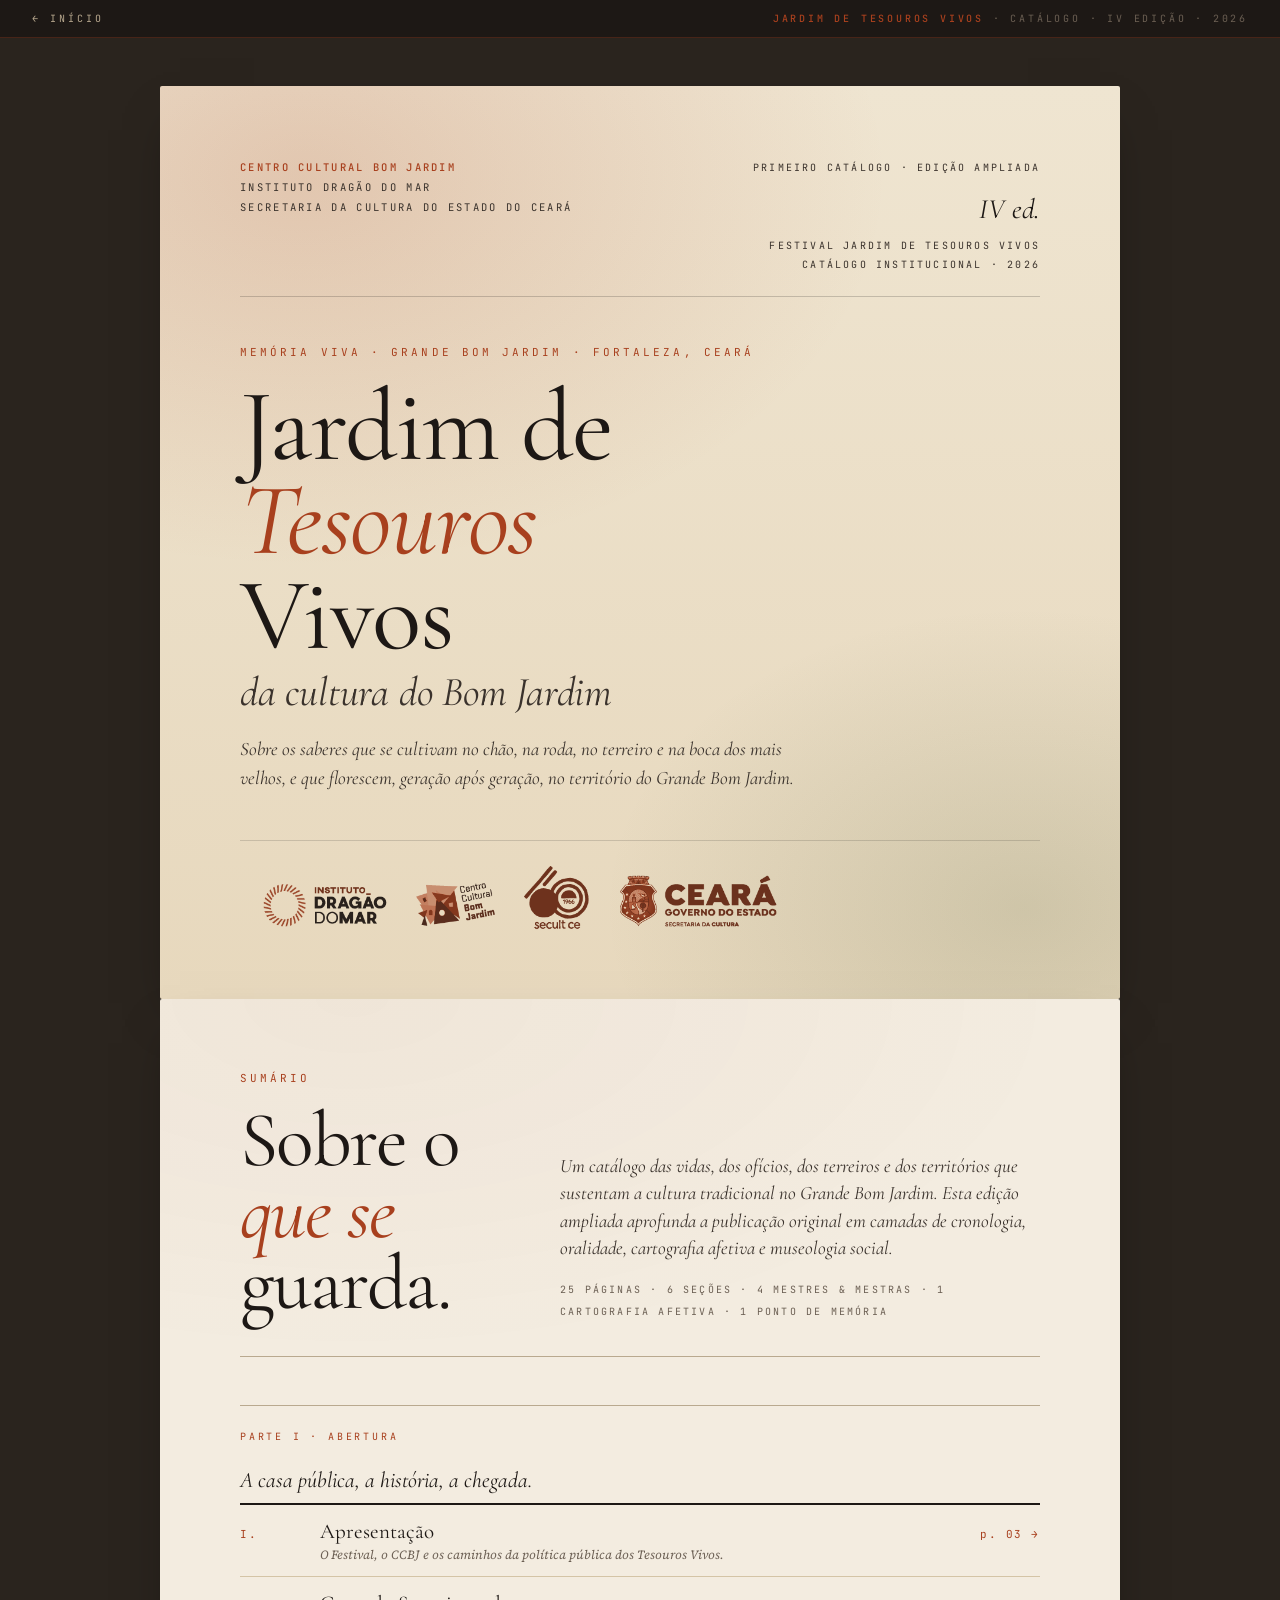
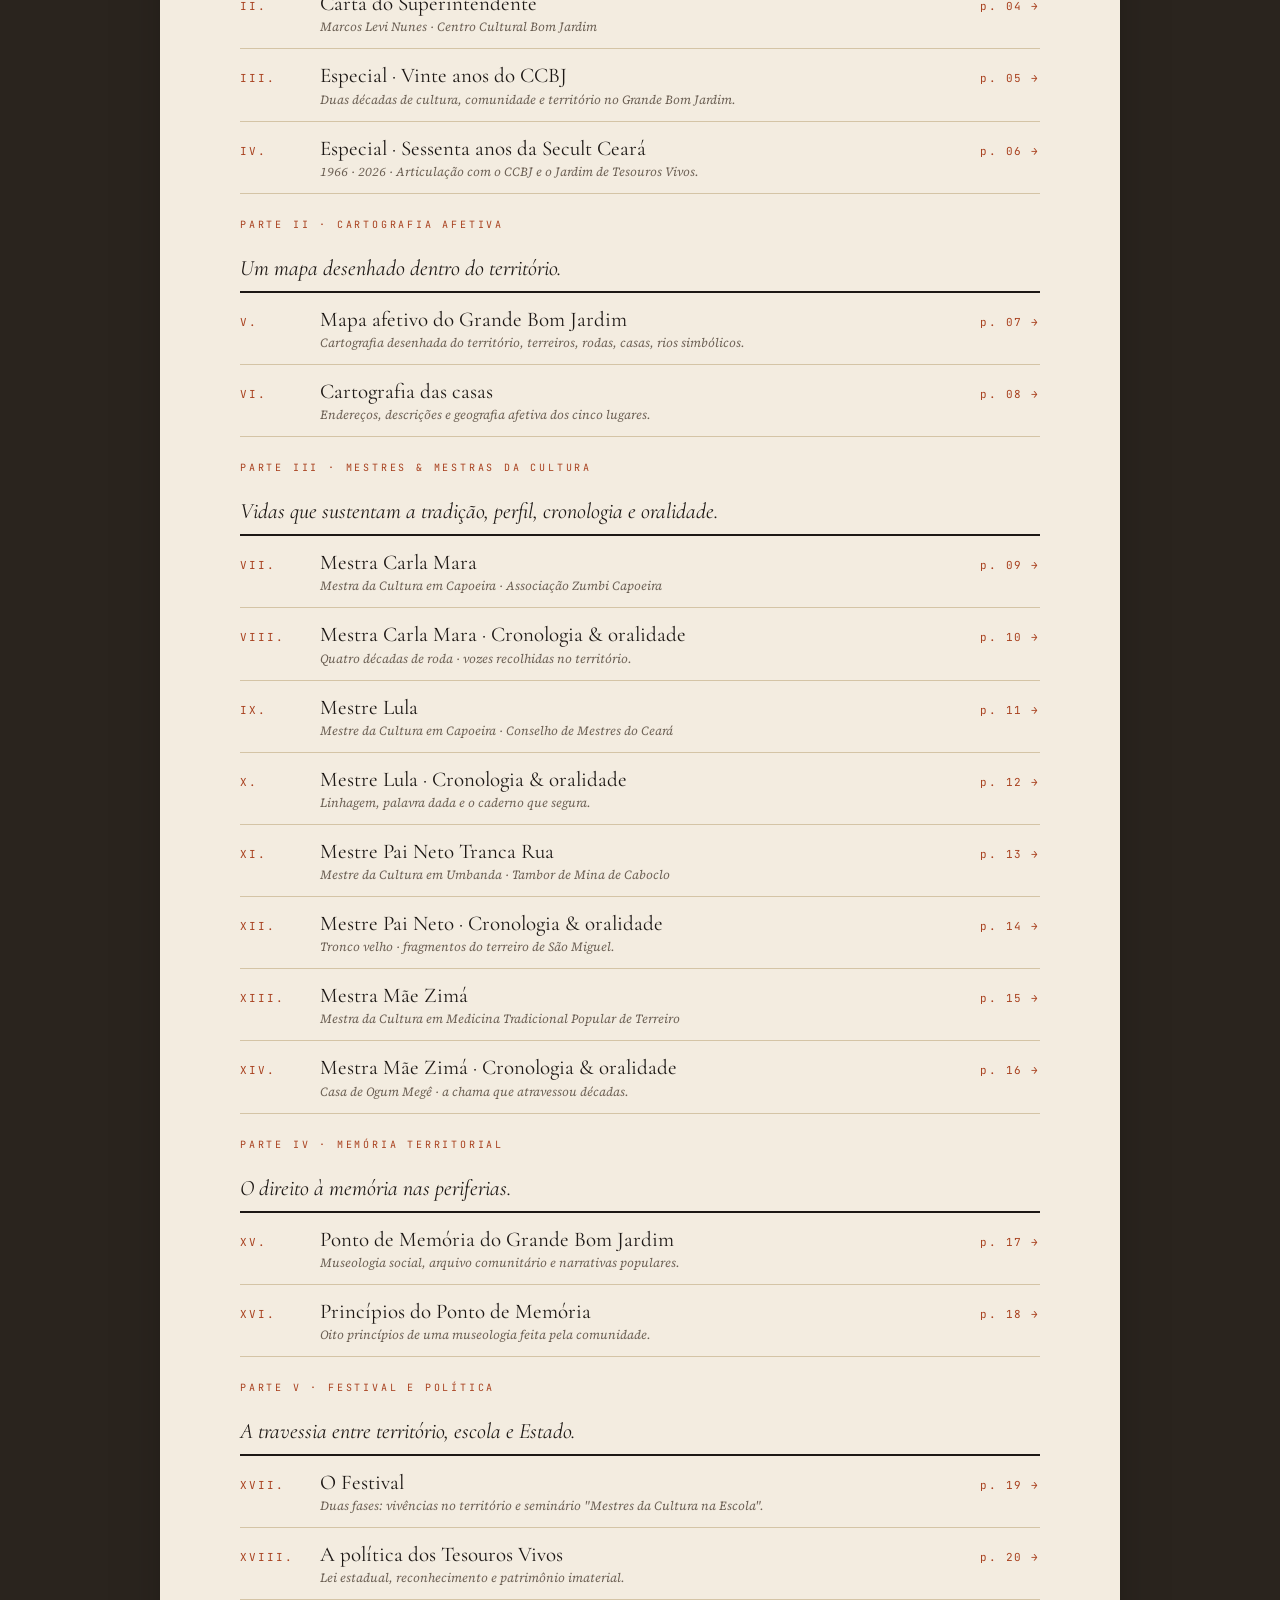
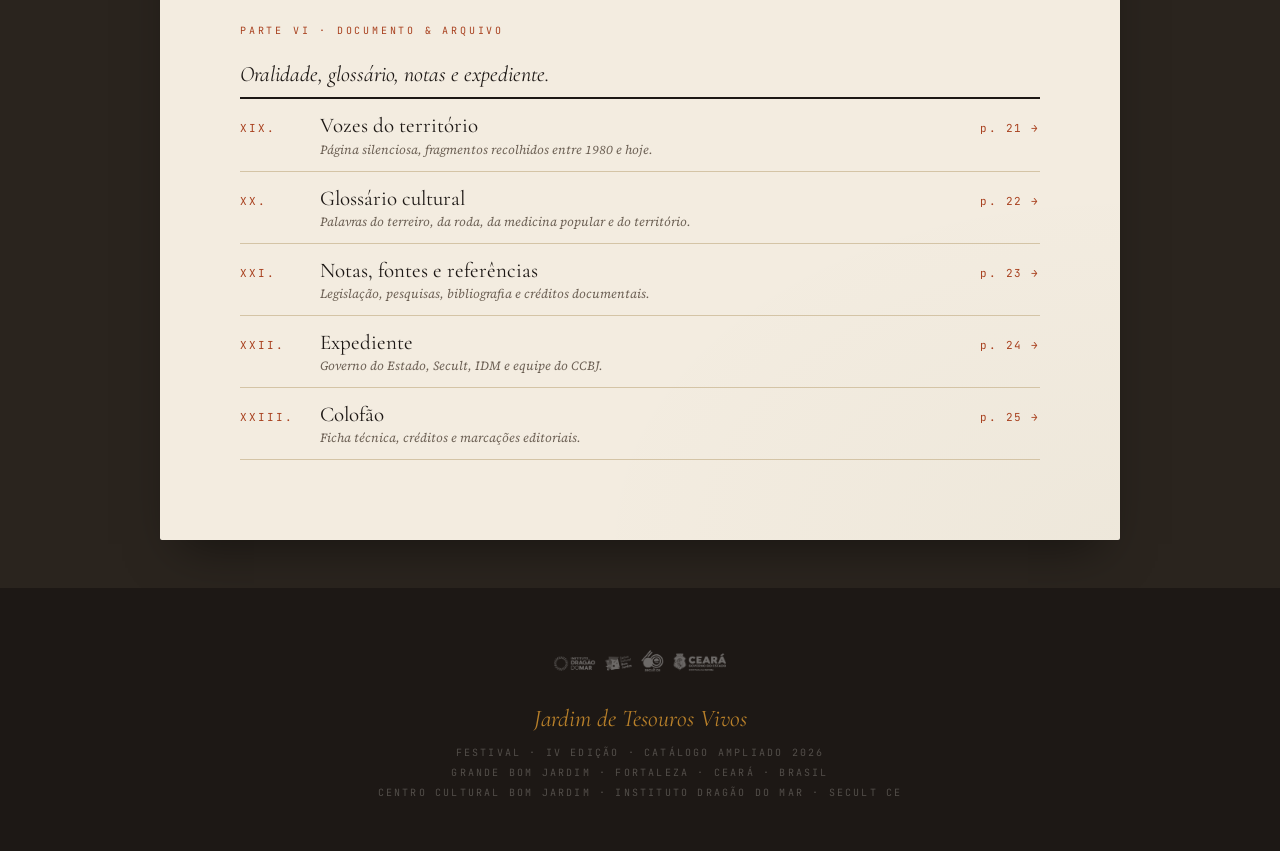
==== commit a6353e31: "Atualiza catálogo" ====
--- a/catálogo.html
+++ b/catálogo.html
@@ -7,21 +7,346 @@
 <link rel="preconnect" href="https://fonts.googleapis.com">
 <link rel="preconnect" href="https://fonts.gstatic.com" crossorigin>
 <link href="https://fonts.googleapis.com/css2?family=Cormorant+Garamond:ital,wght@0,300;0,400;0,500;0,600;1,400;1,500&family=Source+Serif+4:ital,opsz,wght@0,8..60,300;0,8..60,400;0,8..60,500;0,8..60,600;1,8..60,400&family=JetBrains+Mono:wght@400;500&display=swap" rel="stylesheet">
-<link rel="stylesheet" href="catalogo/estilo.css">
 
 <style>
-  /* catálogo.html – estilos locais */
+  *, *::before, *::after { box-sizing: border-box; margin: 0; padding: 0; }
+
+  :root {
+    --paper:       #f3ece0;
+    --paper-deep:  #ece2cf;
+    --ink:         #1d1815;
+    --ink-soft:    #3a322c;
+    --ink-mute:    #6b5f53;
+    --rule:        #b9a98f;
+    --rule-soft:   #d4c4a6;
+    --terra:       #a8401e;
+    --terra-deep:  #8a3014;
+    --ocre:        #b9802a;
+  }
+
+  html { scroll-behavior: smooth; }
+
+  body {
+    font-family: "Source Serif 4", Georgia, serif;
+    background: #2a241e;
+    color: var(--ink);
+    -webkit-font-smoothing: antialiased;
+  }
+
+  /* ── BARRA DE RETORNO ── */
+  .nav-retorno {
+    position: sticky;
+    top: 0;
+    z-index: 100;
+    background: #1d1815;
+    display: flex;
+    align-items: center;
+    justify-content: space-between;
+    padding: 12px 32px;
+    border-bottom: 1px solid rgba(168,64,30,0.3);
+  }
+  .nav-retorno a {
+    font-family: "JetBrains Mono", monospace;
+    font-size: 10px;
+    letter-spacing: 0.3em;
+    text-transform: uppercase;
+    color: var(--rule);
+    text-decoration: none;
+    transition: color 0.2s ease;
+  }
+  .nav-retorno a:hover { color: var(--terra); }
+  .nav-retorno .nav-title {
+    font-family: "JetBrains Mono", monospace;
+    font-size: 10px;
+    letter-spacing: 0.28em;
+    text-transform: uppercase;
+    color: var(--ink-mute);
+  }
+  .nav-retorno .nav-title strong { color: var(--terra); font-weight: 500; }
+
+  /* ── HERO DA CAPA ── */
+  .cover-hero {
+    background:
+      radial-gradient(900px 600px at 15% 10%, rgba(168,64,30,0.18), transparent 65%),
+      radial-gradient(700px 500px at 90% 90%, rgba(74,90,50,0.16), transparent 60%),
+      linear-gradient(180deg, #efe5d1 0%, #e7d8bd 100%);
+    padding: 72px 80px 56px;
+    max-width: 960px;
+    margin: 48px auto 0;
+    border-radius: 2px;
+    box-shadow: 0 24px 48px -20px rgba(0,0,0,0.5);
+  }
+
+  .cover-head {
+    display: flex;
+    justify-content: space-between;
+    align-items: flex-start;
+    border-bottom: 1px solid rgba(0,0,0,0.18);
+    padding-bottom: 22px;
+    margin-bottom: 48px;
+    gap: 32px;
+    flex-wrap: wrap;
+  }
+
+  .crest {
+    font-family: "JetBrains Mono", monospace;
+    font-size: 10.5px;
+    letter-spacing: 0.22em;
+    text-transform: uppercase;
+    color: var(--ink-soft);
+    line-height: 1.9;
+  }
+  .crest strong { color: var(--terra); font-weight: 500; }
+
+  .edition {
+    text-align: right;
+    font-family: "JetBrains Mono", monospace;
+    font-size: 10px;
+    letter-spacing: 0.22em;
+    text-transform: uppercase;
+    color: var(--ink-soft);
+    line-height: 1.9;
+  }
+  .edition .roman {
+    display: block;
+    font-family: "Cormorant Garamond", serif;
+    font-style: italic;
+    font-size: 28px;
+    letter-spacing: 0;
+    text-transform: none;
+    color: var(--ink);
+    margin-top: 6px;
+  }
+
+  .eyebrow {
+    font-family: "JetBrains Mono", monospace;
+    font-size: 11px;
+    letter-spacing: 0.28em;
+    text-transform: uppercase;
+    color: var(--terra);
+    display: block;
+    margin-bottom: 20px;
+  }
+
+  .cover-title {
+    font-family: "Cormorant Garamond", serif;
+    font-weight: 400;
+    font-size: clamp(56px, 8vw, 104px);
+    line-height: 0.92;
+    letter-spacing: -0.015em;
+    color: var(--ink);
+    margin-bottom: 24px;
+  }
+  .cover-title .ital { font-style: italic; color: var(--terra); }
+  .cover-title .sm {
+    font-size: 0.4em;
+    font-style: italic;
+    color: var(--ink-soft);
+    display: block;
+    margin-top: 12px;
+    letter-spacing: -0.005em;
+  }
+
+  .cover-sub {
+    max-width: 580px;
+    font-family: "Cormorant Garamond", serif;
+    font-size: 19px;
+    line-height: 1.5;
+    font-style: italic;
+    color: var(--ink-soft);
+    margin-bottom: 48px;
+  }
+
+  /* ── LOGOBAR ── */
+  .cover-logobar {
+    border-top: 1px solid rgba(0,0,0,0.14);
+    padding-top: 18px;
+    margin-top: 4px;
+  }
+  .cover-logobar img {
+    display: block;
+    width: 100%;
+    max-width: 560px;
+    height: auto;
+    object-fit: contain;
+  }
+
+  /* ── SUMÁRIO ── */
+  .toc-wrapper {
+    max-width: 960px;
+    margin: 0 auto 48px;
+    background: var(--paper);
+    background-image:
+      radial-gradient(1200px 600px at 20% 0%, rgba(168,64,30,0.04), transparent 60%),
+      radial-gradient(900px 600px at 100% 100%, rgba(74,90,50,0.03), transparent 60%);
+    box-shadow: 0 24px 48px -20px rgba(0,0,0,0.5);
+    padding: 72px 80px 80px;
+    border-radius: 2px;
+  }
+
+  .toc-header {
+    display: grid;
+    grid-template-columns: 1.1fr 2fr;
+    gap: 56px;
+    margin-bottom: 48px;
+    border-bottom: 1px solid var(--rule);
+    padding-bottom: 36px;
+  }
+
+  .toc-header h2 {
+    font-family: "Cormorant Garamond", serif;
+    font-size: clamp(52px, 7vw, 78px);
+    line-height: 0.92;
+    letter-spacing: -0.02em;
+    font-weight: 400;
+    color: var(--ink);
+  }
+  .toc-header h2 em { color: var(--terra); }
+
+  .toc-intro {
+    align-self: end;
+  }
+  .toc-intro p {
+    font-family: "Cormorant Garamond", serif;
+    font-size: 19px;
+    line-height: 1.45;
+    color: var(--ink-soft);
+    font-style: italic;
+    margin-bottom: 14px;
+  }
+  .toc-meta {
+    font-family: "JetBrains Mono", monospace;
+    font-size: 10px;
+    letter-spacing: 0.22em;
+    color: var(--ink-mute);
+    text-transform: uppercase;
+  }
+
+  /* ── LISTA DO SUMÁRIO ── */
+  .toc-list {
+    list-style: none;
+    border-top: 1px solid var(--rule);
+  }
+
+  .toc-list li {
+    display: grid;
+    grid-template-columns: 56px 1fr auto;
+    align-items: baseline;
+    gap: 20px 24px;
+    padding: 14px 0;
+    border-bottom: 1px solid var(--rule-soft);
+    transition: background 0.15s ease;
+  }
+  .toc-list li:hover { background: rgba(168,64,30,0.03); }
+
+  .toc-list li.part {
+    grid-template-columns: 1fr;
+    padding: 24px 0 10px;
+    border-bottom: 2px solid var(--ink);
+    background: none !important;
+    cursor: default;
+  }
+
+  .toc-list .part-label {
+    font-family: "JetBrains Mono", monospace;
+    font-size: 10px;
+    letter-spacing: 0.28em;
+    color: var(--terra);
+    text-transform: uppercase;
+    display: block;
+    margin-bottom: 4px;
+  }
+
+  .toc-list .part-name {
+    font-family: "Cormorant Garamond", serif;
+    font-style: italic;
+    font-size: 22px;
+    color: var(--ink);
+  }
+
+  .toc-list .num {
+    font-family: "JetBrains Mono", monospace;
+    font-size: 11px;
+    letter-spacing: 0.18em;
+    color: var(--terra);
+    padding-top: 3px;
+  }
+
+  .toc-list .title {
+    font-family: "Cormorant Garamond", serif;
+    font-size: 21px;
+    line-height: 1.2;
+    color: var(--ink);
+  }
+  .toc-list .title a {
+    color: inherit;
+    text-decoration: none;
+    transition: color 0.2s;
+  }
+  .toc-list .title a:hover { color: var(--terra); }
+
+  .toc-list .title small {
+    display: block;
+    font-family: "Source Serif 4", serif;
+    font-size: 12.5px;
+    color: var(--ink-mute);
+    font-style: italic;
+    margin-top: 3px;
+  }
+
   .toc-link {
     font-family: "JetBrains Mono", monospace;
     font-size: 11px;
     letter-spacing: 0.14em;
-    color: var(--terra) !important;
+    color: var(--terra);
     text-decoration: none;
     white-space: nowrap;
-  }
-  .toc-link:hover { text-decoration: underline; }
+    transition: color 0.2s;
+  }
+  .toc-link:hover { color: var(--terra-deep); text-decoration: underline; }
+
+  /* ── FOOTER ── */
+  footer {
+    background: #1d1815;
+    padding: 60px 60px 48px;
+    text-align: center;
+    margin-top: 0;
+  }
+  footer img {
+    height: 28px;
+    filter: brightness(0) invert(1) opacity(0.35);
+    margin-bottom: 28px;
+    display: block;
+    margin-left: auto;
+    margin-right: auto;
+  }
+  .footer-title {
+    font-family: "Cormorant Garamond", serif;
+    font-size: 24px;
+    font-style: italic;
+    color: var(--ocre);
+    margin-bottom: 10px;
+  }
+  .footer-meta {
+    font-family: "JetBrains Mono", monospace;
+    font-size: 10px;
+    letter-spacing: 0.22em;
+    text-transform: uppercase;
+    color: rgba(245,240,232,0.25);
+    line-height: 2;
+  }
+
+  /* ── RESPONSIVO ── */
+  @media (max-width: 800px) {
+    .cover-hero, .toc-wrapper { padding: 40px 24px 48px; }
+    .cover-head { flex-direction: column; gap: 16px; }
+    .edition { text-align: left; }
+    .toc-header { grid-template-columns: 1fr; gap: 24px; }
+    .toc-list li { grid-template-columns: 40px 1fr; }
+    .toc-list li .toc-link { display: none; }
+    footer { padding: 40px 24px 32px; }
+  }
 </style>
-
 </head>
 <body>
 
@@ -30,152 +355,212 @@
   <span class="nav-title"><strong>Jardim de Tesouros Vivos</strong> · Catálogo · IV Edição · 2026</span>
 </nav>
 
-<main class="book">
-  <!-- ============== 01 · CAPA ============== -->
-  <section class="page cover" data-screen-label="01 Capa">
-    <header class="cover-head">
-      <div class="crest">
-        <strong>Centro Cultural Bom Jardim</strong><br>
-        Instituto Dragão do Mar<br>
-        Secretaria da Cultura do Estado do Ceará
-      </div>
-      <div class="edition">
-        Primeiro catálogo · edição ampliada
-        <span class="roman">IV ed.</span>
-        Festival Jardim de Tesouros Vivos<br>
-        Catálogo institucional · 2026
-      </div>
-    </header>
-
-    <div class="cover-body">
-      <p class="eyebrow">Memória viva · Grande Bom Jardim · Fortaleza, Ceará</p>
-      <h1 class="display">
-        Jardim de<br>
-        <span class="ital">Tesouros</span><br>
-        Vivos
-        <span class="sm">da cultura do Bom Jardim</span>
-      </h1>
-      <p class="cover-sub">
-        Sobre os saberes que se cultivam no chão, na roda, no terreiro e na boca dos mais velhos, e que florescem, geração após geração, no território do Grande Bom Jardim.
-      </p>
+<!-- ── CAPA ── -->
+<div class="cover-hero">
+  <div class="cover-head">
+    <div class="crest">
+      <strong>Centro Cultural Bom Jardim</strong><br>
+      Instituto Dragão do Mar<br>
+      Secretaria da Cultura do Estado do Ceará
     </div>
-
-    <footer class="cover-foot">
-      <div class="cols">
-        <div class="col">
-          <h4>Realização</h4>
-          <p>
-            Centro Cultural Bom Jardim (CCBJ), equipamento da Secult Ceará,
-            administrado pelo Instituto Dragão do Mar, em parceria com os
-            Mestres e Mestras da Cultura do Grande Bom Jardim.
-          </p>
-        </div>
-        <div class="col">
-          <h4>Mestres &amp; Mestras</h4>
-          <p>
-            Mestra Carla Mara<br>
-            Mestre Lula<br>
-            Mestre Pai Neto Tranca Rua<br>
-            Mestra Mãe Zimá
-          </p>
-        </div>
-        <div class="col">
-          <h4>Política Pública</h4>
-          <p>
-            Tesouros Vivos da Cultura do Ceará, programa estadual de reconhecimento
-            e salvaguarda do patrimônio imaterial cearense.
-          </p>
-        </div>
-      </div>
-
-      <div class="cover-logobar" aria-label="Logos institucionais">
-        <img src="image/logos-institucionais.png" alt="Instituto Dragão do Mar · CCBJ · Secult Ceará · Governo do Estado do Ceará">
-      </div>
-
-      <div class="cover-stamp">
-        <span>Edição ampliada · 2026 · historiografia viva do território</span>
-        <span class="iss">21 × 28 cm · 25 pp.</span>
-      </div>
-    </footer>
-  </section>
-
-
-  <!-- ============== 02 · SUMÁRIO ============== -->
-  <section class="page" data-screen-label="02 Sumário">
-    <div class="toc">
-      <div>
-        <p class="eyebrow">Sumário</p>
-        <h2 class="display">Sobre o<br><em>que se</em><br>guarda.</h2>
-        <p style="margin-top: 28px; color: var(--ink-mute); font-style: italic; font-family: 'Cormorant Garamond', serif; font-size: 19px; line-height: 1.45;">
-          Um catálogo das vidas, dos ofícios, dos terreiros e dos territórios que sustentam a cultura tradicional no Grande Bom Jardim. Esta edição ampliada aprofunda a publicação original em camadas de cronologia, oralidade, cartografia afetiva e museologia social.
-        </p>
-        <p style="margin-top: 22px; font-family: 'JetBrains Mono', monospace; font-size: 10px; letter-spacing: 0.22em; color: var(--ink-mute); text-transform: uppercase;">
-          25 páginas · 6 seções · 4 mestres &amp; mestras · 1 cartografia afetiva · 1 ponto de memória
-        </p>
-      </div>
-      <ol class="toc-list">
-        <li class="part">
-          <span class="part-label">PARTE I · Abertura</span>
-          <span class="part-name">A casa pública, a história, a chegada.</span>
-        </li>
-        <li><span class="num">I.</span><span class="title"><a href="catalogo/apresentacao.html" style="color:inherit;text-decoration:none;">Apresentação<small>O Festival, o CCBJ e os caminhos da política pública dos Tesouros Vivos.</small></a></span><a href="catalogo/apresentacao.html" class="toc-link">p.&nbsp;03 →</a></li>
-        <li><span class="num">II.</span><span class="title"><a href="catalogo/apresentacao.html" style="color:inherit;text-decoration:none;">Carta do Superintendente<small>Marcos Levi Nunes · Centro Cultural Bom Jardim</small></a></span><a href="catalogo/apresentacao.html" class="toc-link">p.&nbsp;04 →</a></li>
-        <li><span class="num">III.</span><span class="title"><a href="catalogo/especiais.html" style="color:inherit;text-decoration:none;">Especial · Vinte anos do CCBJ<small>Duas décadas de cultura, comunidade e território no Grande Bom Jardim.</small></a></span><a href="catalogo/especiais.html" class="toc-link">p.&nbsp;05 →</a></li>
-        <li><span class="num">IV.</span><span class="title"><a href="catalogo/especiais.html" style="color:inherit;text-decoration:none;">Especial · Sessenta anos da Secult Ceará<small>1966 · 2026 · Articulação com o CCBJ e o Jardim de Tesouros Vivos.</small></a></span><a href="catalogo/especiais.html" class="toc-link">p.&nbsp;06 →</a></li>
-
-        <li class="part">
-          <span class="part-label">PARTE II · Cartografia afetiva</span>
-          <span class="part-name">Um mapa desenhado dentro do território.</span>
-        </li>
-        <li><span class="num">V.</span><span class="title"><a href="catalogo/cartografia.html" style="color:inherit;text-decoration:none;">Mapa afetivo do Grande Bom Jardim<small>Cartografia desenhada do território, terreiros, rodas, casas, rios simbólicos.</small></a></span><a href="catalogo/cartografia.html" class="toc-link">p.&nbsp;07 →</a></li>
-        <li><span class="num">VI.</span><span class="title"><a href="catalogo/cartografia.html" style="color:inherit;text-decoration:none;">Cartografia das casas<small>Endereços, descrições e geografia afetiva dos cinco lugares.</small></a></span><a href="catalogo/cartografia.html" class="toc-link">p.&nbsp;08 →</a></li>
-
-        <li class="part">
-          <span class="part-label">PARTE III · Mestres &amp; Mestras da Cultura</span>
-          <span class="part-name">Vidas que sustentam a tradição, perfil, cronologia e oralidade.</span>
-        </li>
-        <li><span class="num">VII.</span><span class="title"><a href="catalogo/carla-mara.html" style="color:inherit;text-decoration:none;">Mestra Carla Mara<small>Mestra da Cultura em Capoeira · Associação Zumbi Capoeira</small></a></span><a href="catalogo/carla-mara.html" class="toc-link">p.&nbsp;09 →</a></li>
-        <li><span class="num">VIII.</span><span class="title"><a href="catalogo/carla-mara.html" style="color:inherit;text-decoration:none;">Mestra Carla Mara · Cronologia &amp; oralidade<small>Quatro décadas de roda · vozes recolhidas no território.</small></a></span><a href="catalogo/carla-mara.html" class="toc-link">p.&nbsp;10 →</a></li>
-        <li><span class="num">IX.</span><span class="title"><a href="catalogo/mestre-lula.html" style="color:inherit;text-decoration:none;">Mestre Lula<small>Mestre da Cultura em Capoeira · Conselho de Mestres do Ceará</small></a></span><a href="catalogo/mestre-lula.html" class="toc-link">p.&nbsp;11 →</a></li>
-        <li><span class="num">X.</span><span class="title"><a href="catalogo/mestre-lula.html" style="color:inherit;text-decoration:none;">Mestre Lula · Cronologia &amp; oralidade<small>Linhagem, palavra dada e o caderno que segura.</small></a></span><a href="catalogo/mestre-lula.html" class="toc-link">p.&nbsp;12 →</a></li>
-        <li><span class="num">XI.</span><span class="title"><a href="catalogo/pai-neto.html" style="color:inherit;text-decoration:none;">Mestre Pai Neto Tranca Rua<small>Mestre da Cultura em Umbanda · Tambor de Mina de Caboclo</small></a></span><a href="catalogo/pai-neto.html" class="toc-link">p.&nbsp;13 →</a></li>
-        <li><span class="num">XII.</span><span class="title"><a href="catalogo/pai-neto.html" style="color:inherit;text-decoration:none;">Mestre Pai Neto · Cronologia &amp; oralidade<small>Tronco velho · fragmentos do terreiro de São Miguel.</small></a></span><a href="catalogo/pai-neto.html" class="toc-link">p.&nbsp;14 →</a></li>
-        <li><span class="num">XIII.</span><span class="title"><a href="catalogo/mae-zima.html" style="color:inherit;text-decoration:none;">Mestra Mãe Zimá<small>Mestra da Cultura em Medicina Tradicional Popular de Terreiro</small></a></span><a href="catalogo/mae-zima.html" class="toc-link">p.&nbsp;15 →</a></li>
-        <li><span class="num">XIV.</span><span class="title"><a href="catalogo/mae-zima.html" style="color:inherit;text-decoration:none;">Mestra Mãe Zimá · Cronologia &amp; oralidade<small>Casa de Ogum Megê · a chama que atravessou décadas.</small></a></span><a href="catalogo/mae-zima.html" class="toc-link">p.&nbsp;16 →</a></li>
-
-        <li class="part">
-          <span class="part-label">PARTE IV · Memória territorial</span>
-          <span class="part-name">O direito à memória nas periferias.</span>
-        </li>
-        <li><span class="num">XV.</span><span class="title"><a href="catalogo/ponto-de-memoria.html" style="color:inherit;text-decoration:none;">Ponto de Memória do Grande Bom Jardim<small>Museologia social, arquivo comunitário e narrativas populares.</small></a></span><a href="catalogo/ponto-de-memoria.html" class="toc-link">p.&nbsp;17 →</a></li>
-        <li><span class="num">XVI.</span><span class="title"><a href="catalogo/ponto-de-memoria.html" style="color:inherit;text-decoration:none;">Princípios do Ponto de Memória<small>Oito princípios de uma museologia feita pela comunidade.</small></a></span><a href="catalogo/ponto-de-memoria.html" class="toc-link">p.&nbsp;18 →</a></li>
-
-        <li class="part">
-          <span class="part-label">PARTE V · Festival e Política</span>
-          <span class="part-name">A travessia entre território, escola e Estado.</span>
-        </li>
-        <li><span class="num">XVII.</span><span class="title"><a href="catalogo/festival.html" style="color:inherit;text-decoration:none;">O Festival<small>Duas fases: vivências no território e seminário “Mestres da Cultura na Escola”.</small></a></span><a href="catalogo/festival.html" class="toc-link">p.&nbsp;19 →</a></li>
-        <li><span class="num">XVIII.</span><span class="title"><a href="catalogo/festival.html" style="color:inherit;text-decoration:none;">A política dos Tesouros Vivos<small>Lei estadual, reconhecimento e patrimônio imaterial.</small></a></span><a href="catalogo/festival.html" class="toc-link">p.&nbsp;20 →</a></li>
-
-        <li class="part">
-          <span class="part-label">PARTE VI · Documento &amp; arquivo</span>
-          <span class="part-name">Oralidade, glossário, notas e expediente.</span>
-        </li>
-        <li><span class="num">XIX.</span><span class="title"><a href="catalogo/arquivo.html" style="color:inherit;text-decoration:none;">Vozes do território<small>Página silenciosa, fragmentos recolhidos entre 1980 e hoje.</small></a></span><a href="catalogo/arquivo.html" class="toc-link">p.&nbsp;21 →</a></li>
-        <li><span class="num">XX.</span><span class="title"><a href="catalogo/arquivo.html" style="color:inherit;text-decoration:none;">Glossário cultural<small>Palavras do terreiro, da roda, da medicina popular e do território.</small></a></span><a href="catalogo/arquivo.html" class="toc-link">p.&nbsp;22 →</a></li>
-        <li><span class="num">XXI.</span><span class="title"><a href="catalogo/arquivo.html" style="color:inherit;text-decoration:none;">Notas, fontes e referências<small>Legislação, pesquisas, bibliografia e créditos documentais.</small></a></span><a href="catalogo/arquivo.html" class="toc-link">p.&nbsp;23 →</a></li>
-        <li><span class="num">XXII.</span><span class="title"><a href="catalogo/arquivo.html" style="color:inherit;text-decoration:none;">Expediente<small>Governo do Estado, Secult, IDM e equipe do CCBJ.</small></a></span><a href="catalogo/arquivo.html" class="toc-link">p.&nbsp;24 →</a></li>
-        <li><span class="num">XXIII.</span><span class="title"><a href="catalogo/arquivo.html" style="color:inherit;text-decoration:none;">Colofão<small>Ficha técnica, créditos e marcações editoriais.</small></a></span><a href="catalogo/arquivo.html" class="toc-link">p.&nbsp;25 →</a></li>
-      </ol>
+    <div class="edition">
+      Primeiro catálogo · edição ampliada
+      <span class="roman">IV ed.</span>
+      Festival Jardim de Tesouros Vivos<br>
+      Catálogo institucional · 2026
     </div>
-    <div class="folio">
-      <span>Jardim de Tesouros Vivos <span class="dot">·</span>&nbsp;IV EDIÇÃO · AMPLIADA</span>
-      <span>02, Sumário</span>
+  </div>
+
+  <span class="eyebrow">Memória viva · Grande Bom Jardim · Fortaleza, Ceará</span>
+
+  <h1 class="cover-title">
+    Jardim de<br>
+    <span class="ital">Tesouros</span><br>
+    Vivos
+    <span class="sm">da cultura do Bom Jardim</span>
+  </h1>
+
+  <p class="cover-sub">
+    Sobre os saberes que se cultivam no chão, na roda, no terreiro e na boca dos mais velhos, e que florescem, geração após geração, no território do Grande Bom Jardim.
+  </p>
+
+  <div class="cover-logobar">
+    <img src="image/logos-institucionais.png" alt="Instituto Dragão do Mar · CCBJ · Secult Ceará · Governo do Estado do Ceará">
+  </div>
+</div>
+
+<!-- ── SUMÁRIO ── -->
+<div class="toc-wrapper">
+  <div class="toc-header">
+    <div>
+      <span class="eyebrow">Sumário</span>
+      <h2>Sobre o<br><em>que se</em><br>guarda.</h2>
     </div>
-  </section>
-
-
-</main>
+    <div class="toc-intro">
+      <p>Um catálogo das vidas, dos ofícios, dos terreiros e dos territórios que sustentam a cultura tradicional no Grande Bom Jardim. Esta edição ampliada aprofunda a publicação original em camadas de cronologia, oralidade, cartografia afetiva e museologia social.</p>
+      <span class="toc-meta">25 páginas · 6 seções · 4 mestres &amp; mestras · 1 cartografia afetiva · 1 ponto de memória</span>
+    </div>
+  </div>
+
+  <ol class="toc-list">
+
+    <li class="part">
+      <span class="part-label">PARTE I · Abertura</span>
+      <span class="part-name">A casa pública, a história, a chegada.</span>
+    </li>
+    <li>
+      <span class="num">I.</span>
+      <span class="title"><a href="catalogo/apresentacao.html">Apresentação<small>O Festival, o CCBJ e os caminhos da política pública dos Tesouros Vivos.</small></a></span>
+      <a href="catalogo/apresentacao.html" class="toc-link">p.&nbsp;03 →</a>
+    </li>
+    <li>
+      <span class="num">II.</span>
+      <span class="title"><a href="catalogo/apresentacao.html">Carta do Superintendente<small>Marcos Levi Nunes · Centro Cultural Bom Jardim</small></a></span>
+      <a href="catalogo/apresentacao.html" class="toc-link">p.&nbsp;04 →</a>
+    </li>
+    <li>
+      <span class="num">III.</span>
+      <span class="title"><a href="catalogo/especiais.html">Especial · Vinte anos do CCBJ<small>Duas décadas de cultura, comunidade e território no Grande Bom Jardim.</small></a></span>
+      <a href="catalogo/especiais.html" class="toc-link">p.&nbsp;05 →</a>
+    </li>
+    <li>
+      <span class="num">IV.</span>
+      <span class="title"><a href="catalogo/especiais.html">Especial · Sessenta anos da Secult Ceará<small>1966 · 2026 · Articulação com o CCBJ e o Jardim de Tesouros Vivos.</small></a></span>
+      <a href="catalogo/especiais.html" class="toc-link">p.&nbsp;06 →</a>
+    </li>
+
+    <li class="part">
+      <span class="part-label">PARTE II · Cartografia afetiva</span>
+      <span class="part-name">Um mapa desenhado dentro do território.</span>
+    </li>
+    <li>
+      <span class="num">V.</span>
+      <span class="title"><a href="catalogo/cartografia.html">Mapa afetivo do Grande Bom Jardim<small>Cartografia desenhada do território, terreiros, rodas, casas, rios simbólicos.</small></a></span>
+      <a href="catalogo/cartografia.html" class="toc-link">p.&nbsp;07 →</a>
+    </li>
+    <li>
+      <span class="num">VI.</span>
+      <span class="title"><a href="catalogo/cartografia.html">Cartografia das casas<small>Endereços, descrições e geografia afetiva dos cinco lugares.</small></a></span>
+      <a href="catalogo/cartografia.html" class="toc-link">p.&nbsp;08 →</a>
+    </li>
+
+    <li class="part">
+      <span class="part-label">PARTE III · Mestres &amp; Mestras da Cultura</span>
+      <span class="part-name">Vidas que sustentam a tradição, perfil, cronologia e oralidade.</span>
+    </li>
+    <li>
+      <span class="num">VII.</span>
+      <span class="title"><a href="catalogo/carla-mara.html">Mestra Carla Mara<small>Mestra da Cultura em Capoeira · Associação Zumbi Capoeira</small></a></span>
+      <a href="catalogo/carla-mara.html" class="toc-link">p.&nbsp;09 →</a>
+    </li>
+    <li>
+      <span class="num">VIII.</span>
+      <span class="title"><a href="catalogo/carla-mara.html">Mestra Carla Mara · Cronologia &amp; oralidade<small>Quatro décadas de roda · vozes recolhidas no território.</small></a></span>
+      <a href="catalogo/carla-mara.html" class="toc-link">p.&nbsp;10 →</a>
+    </li>
+    <li>
+      <span class="num">IX.</span>
+      <span class="title"><a href="catalogo/mestre-lula.html">Mestre Lula<small>Mestre da Cultura em Capoeira · Conselho de Mestres do Ceará</small></a></span>
+      <a href="catalogo/mestre-lula.html" class="toc-link">p.&nbsp;11 →</a>
+    </li>
+    <li>
+      <span class="num">X.</span>
+      <span class="title"><a href="catalogo/mestre-lula.html">Mestre Lula · Cronologia &amp; oralidade<small>Linhagem, palavra dada e o caderno que segura.</small></a></span>
+      <a href="catalogo/mestre-lula.html" class="toc-link">p.&nbsp;12 →</a>
+    </li>
+    <li>
+      <span class="num">XI.</span>
+      <span class="title"><a href="catalogo/pai-neto.html">Mestre Pai Neto Tranca Rua<small>Mestre da Cultura em Umbanda · Tambor de Mina de Caboclo</small></a></span>
+      <a href="catalogo/pai-neto.html" class="toc-link">p.&nbsp;13 →</a>
+    </li>
+    <li>
+      <span class="num">XII.</span>
+      <span class="title"><a href="catalogo/pai-neto.html">Mestre Pai Neto · Cronologia &amp; oralidade<small>Tronco velho · fragmentos do terreiro de São Miguel.</small></a></span>
+      <a href="catalogo/pai-neto.html" class="toc-link">p.&nbsp;14 →</a>
+    </li>
+    <li>
+      <span class="num">XIII.</span>
+      <span class="title"><a href="catalogo/mae-zima.html">Mestra Mãe Zimá<small>Mestra da Cultura em Medicina Tradicional Popular de Terreiro</small></a></span>
+      <a href="catalogo/mae-zima.html" class="toc-link">p.&nbsp;15 →</a>
+    </li>
+    <li>
+      <span class="num">XIV.</span>
+      <span class="title"><a href="catalogo/mae-zima.html">Mestra Mãe Zimá · Cronologia &amp; oralidade<small>Casa de Ogum Megê · a chama que atravessou décadas.</small></a></span>
+      <a href="catalogo/mae-zima.html" class="toc-link">p.&nbsp;16 →</a>
+    </li>
+
+    <li class="part">
+      <span class="part-label">PARTE IV · Memória territorial</span>
+      <span class="part-name">O direito à memória nas periferias.</span>
+    </li>
+    <li>
+      <span class="num">XV.</span>
+      <span class="title"><a href="catalogo/ponto-de-memoria.html">Ponto de Memória do Grande Bom Jardim<small>Museologia social, arquivo comunitário e narrativas populares.</small></a></span>
+      <a href="catalogo/ponto-de-memoria.html" class="toc-link">p.&nbsp;17 →</a>
+    </li>
+    <li>
+      <span class="num">XVI.</span>
+      <span class="title"><a href="catalogo/ponto-de-memoria.html">Princípios do Ponto de Memória<small>Oito princípios de uma museologia feita pela comunidade.</small></a></span>
+      <a href="catalogo/ponto-de-memoria.html" class="toc-link">p.&nbsp;18 →</a>
+    </li>
+
+    <li class="part">
+      <span class="part-label">PARTE V · Festival e Política</span>
+      <span class="part-name">A travessia entre território, escola e Estado.</span>
+    </li>
+    <li>
+      <span class="num">XVII.</span>
+      <span class="title"><a href="catalogo/festival.html">O Festival<small>Duas fases: vivências no território e seminário "Mestres da Cultura na Escola".</small></a></span>
+      <a href="catalogo/festival.html" class="toc-link">p.&nbsp;19 →</a>
+    </li>
+    <li>
+      <span class="num">XVIII.</span>
+      <span class="title"><a href="catalogo/festival.html">A política dos Tesouros Vivos<small>Lei estadual, reconhecimento e patrimônio imaterial.</small></a></span>
+      <a href="catalogo/festival.html" class="toc-link">p.&nbsp;20 →</a>
+    </li>
+
+    <li class="part">
+      <span class="part-label">PARTE VI · Documento &amp; arquivo</span>
+      <span class="part-name">Oralidade, glossário, notas e expediente.</span>
+    </li>
+    <li>
+      <span class="num">XIX.</span>
+      <span class="title"><a href="catalogo/arquivo.html">Vozes do território<small>Página silenciosa, fragmentos recolhidos entre 1980 e hoje.</small></a></span>
+      <a href="catalogo/arquivo.html" class="toc-link">p.&nbsp;21 →</a>
+    </li>
+    <li>
+      <span class="num">XX.</span>
+      <span class="title"><a href="catalogo/arquivo.html">Glossário cultural<small>Palavras do terreiro, da roda, da medicina popular e do território.</small></a></span>
+      <a href="catalogo/arquivo.html" class="toc-link">p.&nbsp;22 →</a>
+    </li>
+    <li>
+      <span class="num">XXI.</span>
+      <span class="title"><a href="catalogo/arquivo.html">Notas, fontes e referências<small>Legislação, pesquisas, bibliografia e créditos documentais.</small></a></span>
+      <a href="catalogo/arquivo.html" class="toc-link">p.&nbsp;23 →</a>
+    </li>
+    <li>
+      <span class="num">XXII.</span>
+      <span class="title"><a href="catalogo/arquivo.html">Expediente<small>Governo do Estado, Secult, IDM e equipe do CCBJ.</small></a></span>
+      <a href="catalogo/arquivo.html" class="toc-link">p.&nbsp;24 →</a>
+    </li>
+    <li>
+      <span class="num">XXIII.</span>
+      <span class="title"><a href="catalogo/arquivo.html">Colofão<small>Ficha técnica, créditos e marcações editoriais.</small></a></span>
+      <a href="catalogo/arquivo.html" class="toc-link">p.&nbsp;25 →</a>
+    </li>
+
+  </ol>
+</div>
+
+<footer>
+  <img src="image/logos-institucionais.png" alt="Logos institucionais">
+  <p class="footer-title">Jardim de Tesouros Vivos</p>
+  <div class="footer-meta">
+    Festival · IV Edição · Catálogo ampliado 2026<br>
+    Grande Bom Jardim · Fortaleza · Ceará · Brasil<br>
+    Centro Cultural Bom Jardim · Instituto Dragão do Mar · Secult CE
+  </div>
+</footer>
 
 </body>
 </html>
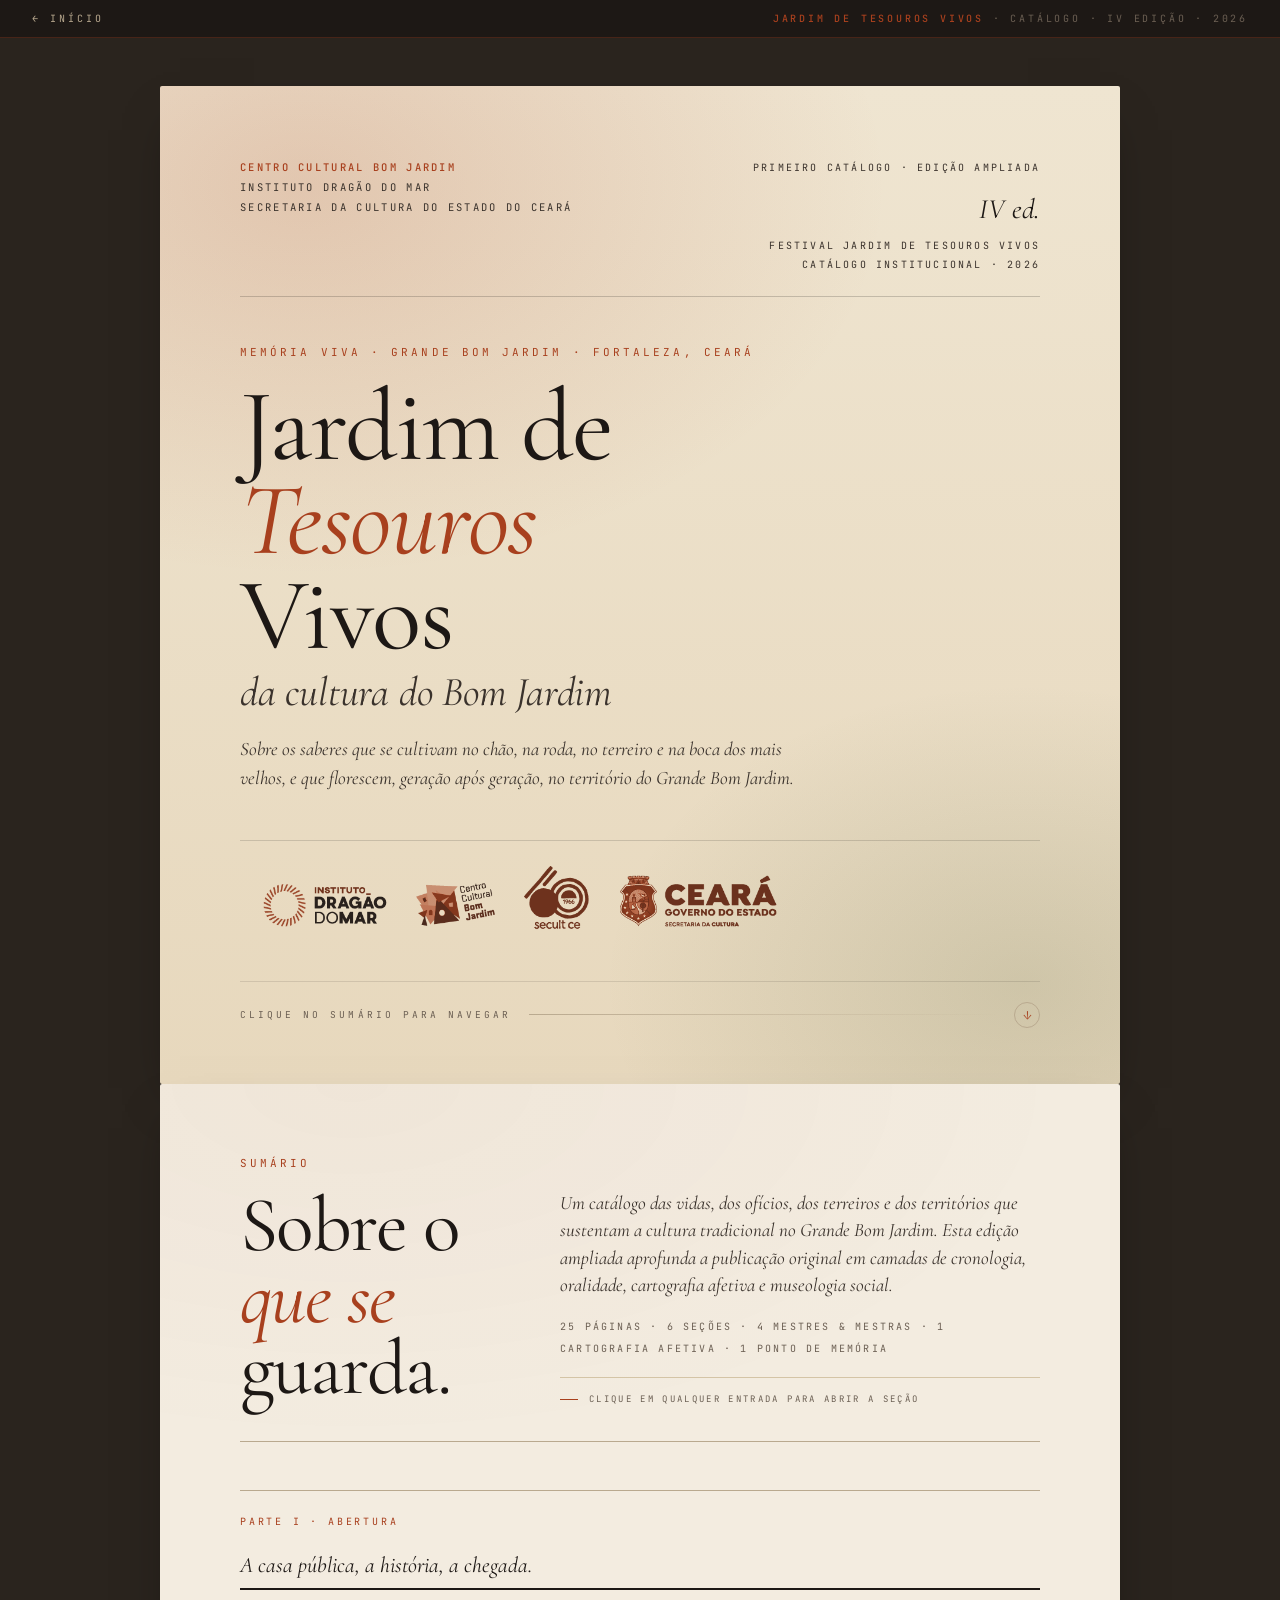
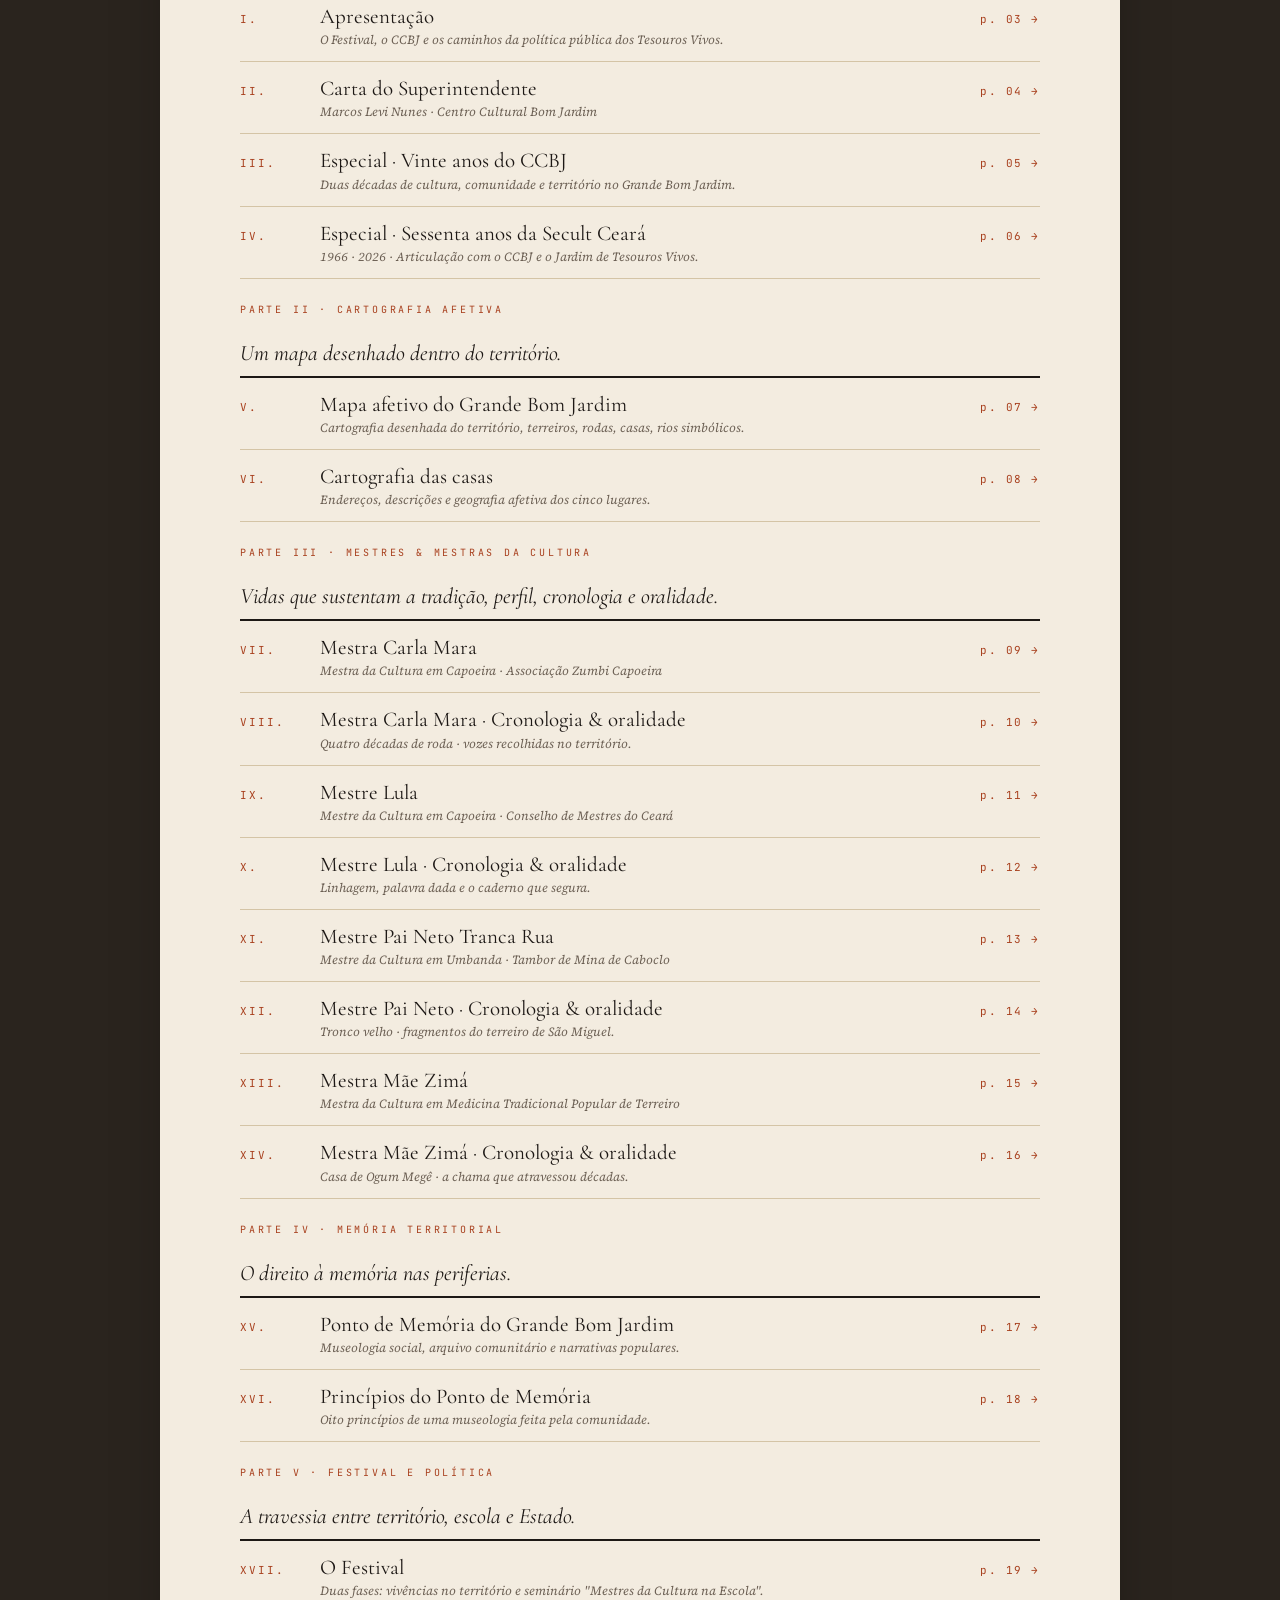
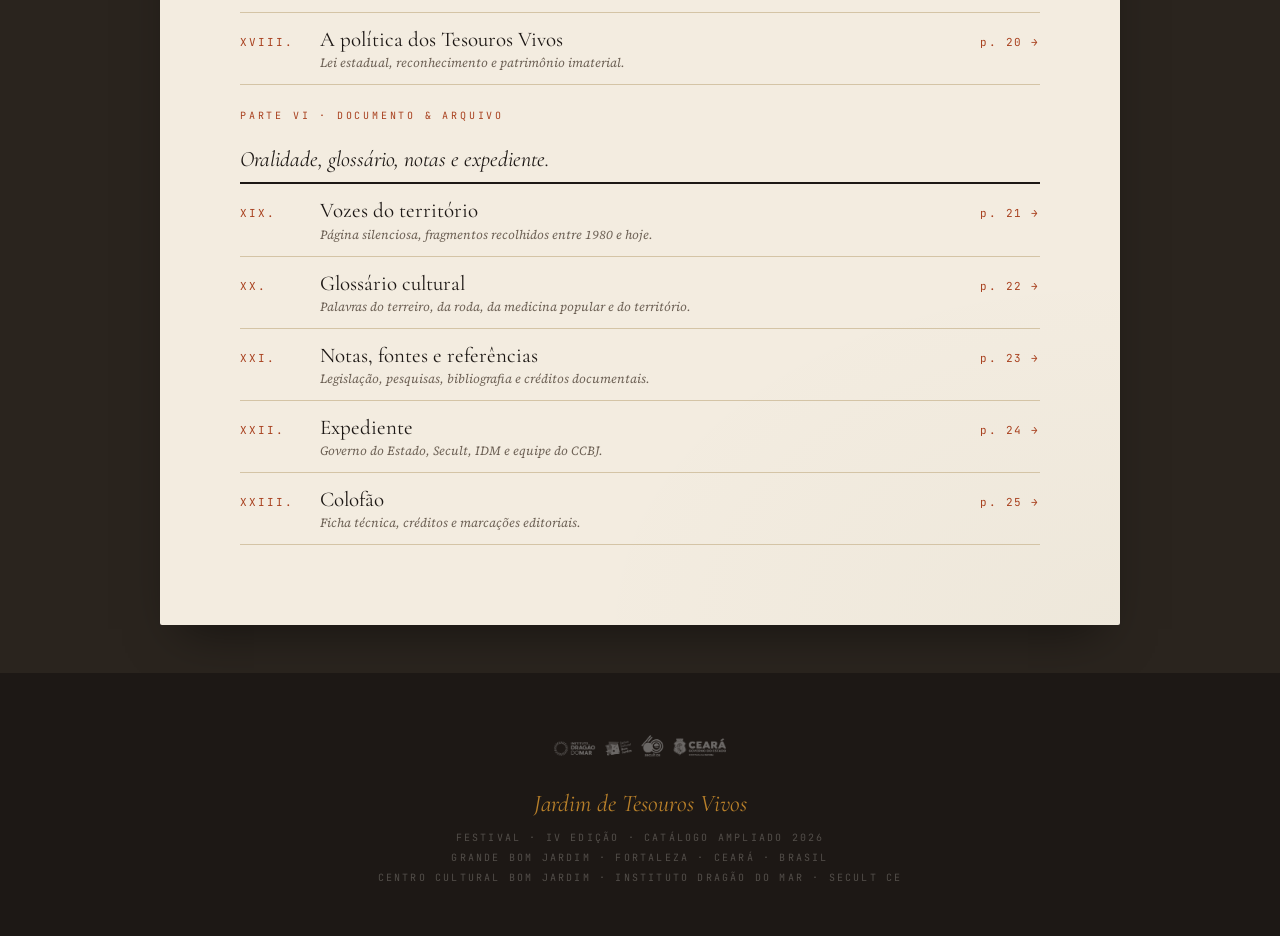
==== commit 74634804: "fix: substitui aspas tipograficas por aspas ASCII em todos os HTMLs Aspas curvas (U+201C/U+201D) nos" ====
--- a/catálogo.html
+++ b/catálogo.html
@@ -304,6 +304,84 @@
     transition: color 0.2s;
   }
   .toc-link:hover { color: var(--terra-deep); text-decoration: underline; }
+
+  /* ── SCROLL CUE (fundo da capa) ── */
+  .scroll-cue {
+    display: flex;
+    align-items: center;
+    gap: 18px;
+    margin-top: 38px;
+    padding-top: 20px;
+    border-top: 1px solid rgba(0,0,0,0.1);
+    opacity: 0;
+    animation: cue-appear 0.8s ease 1.8s forwards;
+  }
+  .scroll-cue-label {
+    font-family: "JetBrains Mono", monospace;
+    font-size: 9.5px;
+    letter-spacing: 0.32em;
+    text-transform: uppercase;
+    color: var(--ink-mute);
+    white-space: nowrap;
+  }
+  .scroll-cue-rule {
+    flex: 1;
+    height: 1px;
+    background: linear-gradient(to right, var(--rule), transparent);
+  }
+  .scroll-cue-arrow {
+    width: 26px;
+    height: 26px;
+    border: 1px solid var(--rule);
+    border-radius: 50%;
+    display: flex;
+    align-items: center;
+    justify-content: center;
+    color: var(--terra);
+    font-size: 13px;
+    flex-shrink: 0;
+    animation: arrow-bob 2s ease-in-out 2.8s infinite;
+  }
+
+  @keyframes cue-appear {
+    from { opacity: 0; transform: translateY(6px); }
+    to   { opacity: 1; transform: translateY(0); }
+  }
+  @keyframes arrow-bob {
+    0%, 100% { transform: translateY(0); }
+    50%      { transform: translateY(4px); }
+  }
+
+  /* ── NAV GUIDE (cabeçalho do sumário) ── */
+  .nav-guide {
+    display: flex;
+    align-items: center;
+    gap: 11px;
+    margin-top: 20px;
+    padding-top: 15px;
+    border-top: 1px solid var(--rule-soft);
+    opacity: 0;
+    animation: cue-appear 0.6s ease 0.4s forwards;
+  }
+  .nav-guide::before {
+    content: "";
+    display: inline-block;
+    width: 18px;
+    height: 1px;
+    background: var(--terra);
+    flex-shrink: 0;
+  }
+  .nav-guide span {
+    font-family: "JetBrains Mono", monospace;
+    font-size: 9px;
+    letter-spacing: 0.26em;
+    text-transform: uppercase;
+    color: var(--ink-mute);
+  }
+
+  /* ── LINHA INTEIRA CLICÁVEL ── */
+  .toc-list li:not(.part) { cursor: pointer; }
+  .toc-list li:not(.part):hover { background: rgba(168,64,30,0.045); }
 
   /* ── FOOTER ── */
   footer {
@@ -387,6 +465,12 @@
   <div class="cover-logobar">
     <img src="image/logos-institucionais.png" alt="Instituto Dragão do Mar · CCBJ · Secult Ceará · Governo do Estado do Ceará">
   </div>
+
+  <div class="scroll-cue" aria-hidden="true">
+    <span class="scroll-cue-label">Clique no Sumário para navegar</span>
+    <span class="scroll-cue-rule"></span>
+    <span class="scroll-cue-arrow">↓</span>
+  </div>
 </div>
 
 <!-- ── SUMÁRIO ── -->
@@ -399,6 +483,9 @@
     <div class="toc-intro">
       <p>Um catálogo das vidas, dos ofícios, dos terreiros e dos territórios que sustentam a cultura tradicional no Grande Bom Jardim. Esta edição ampliada aprofunda a publicação original em camadas de cronologia, oralidade, cartografia afetiva e museologia social.</p>
       <span class="toc-meta">25 páginas · 6 seções · 4 mestres &amp; mestras · 1 cartografia afetiva · 1 ponto de memória</span>
+      <div class="nav-guide" aria-label="Instrução de navegação">
+        <span>Clique em qualquer entrada para abrir a seção</span>
+      </div>
     </div>
   </div>
 
@@ -562,5 +649,18 @@
   </div>
 </footer>
 
+
+<script>
+  /* Torna toda a linha do sumário clicável, não só o texto do título */
+  document.querySelectorAll('.toc-list li:not(.part)').forEach(function(li) {
+    li.addEventListener('click', function(e) {
+      if (!e.target.closest('a')) {
+        var a = li.querySelector('a');
+        if (a) a.click();
+      }
+    });
+  });
+</script>
+
 </body>
 </html>
